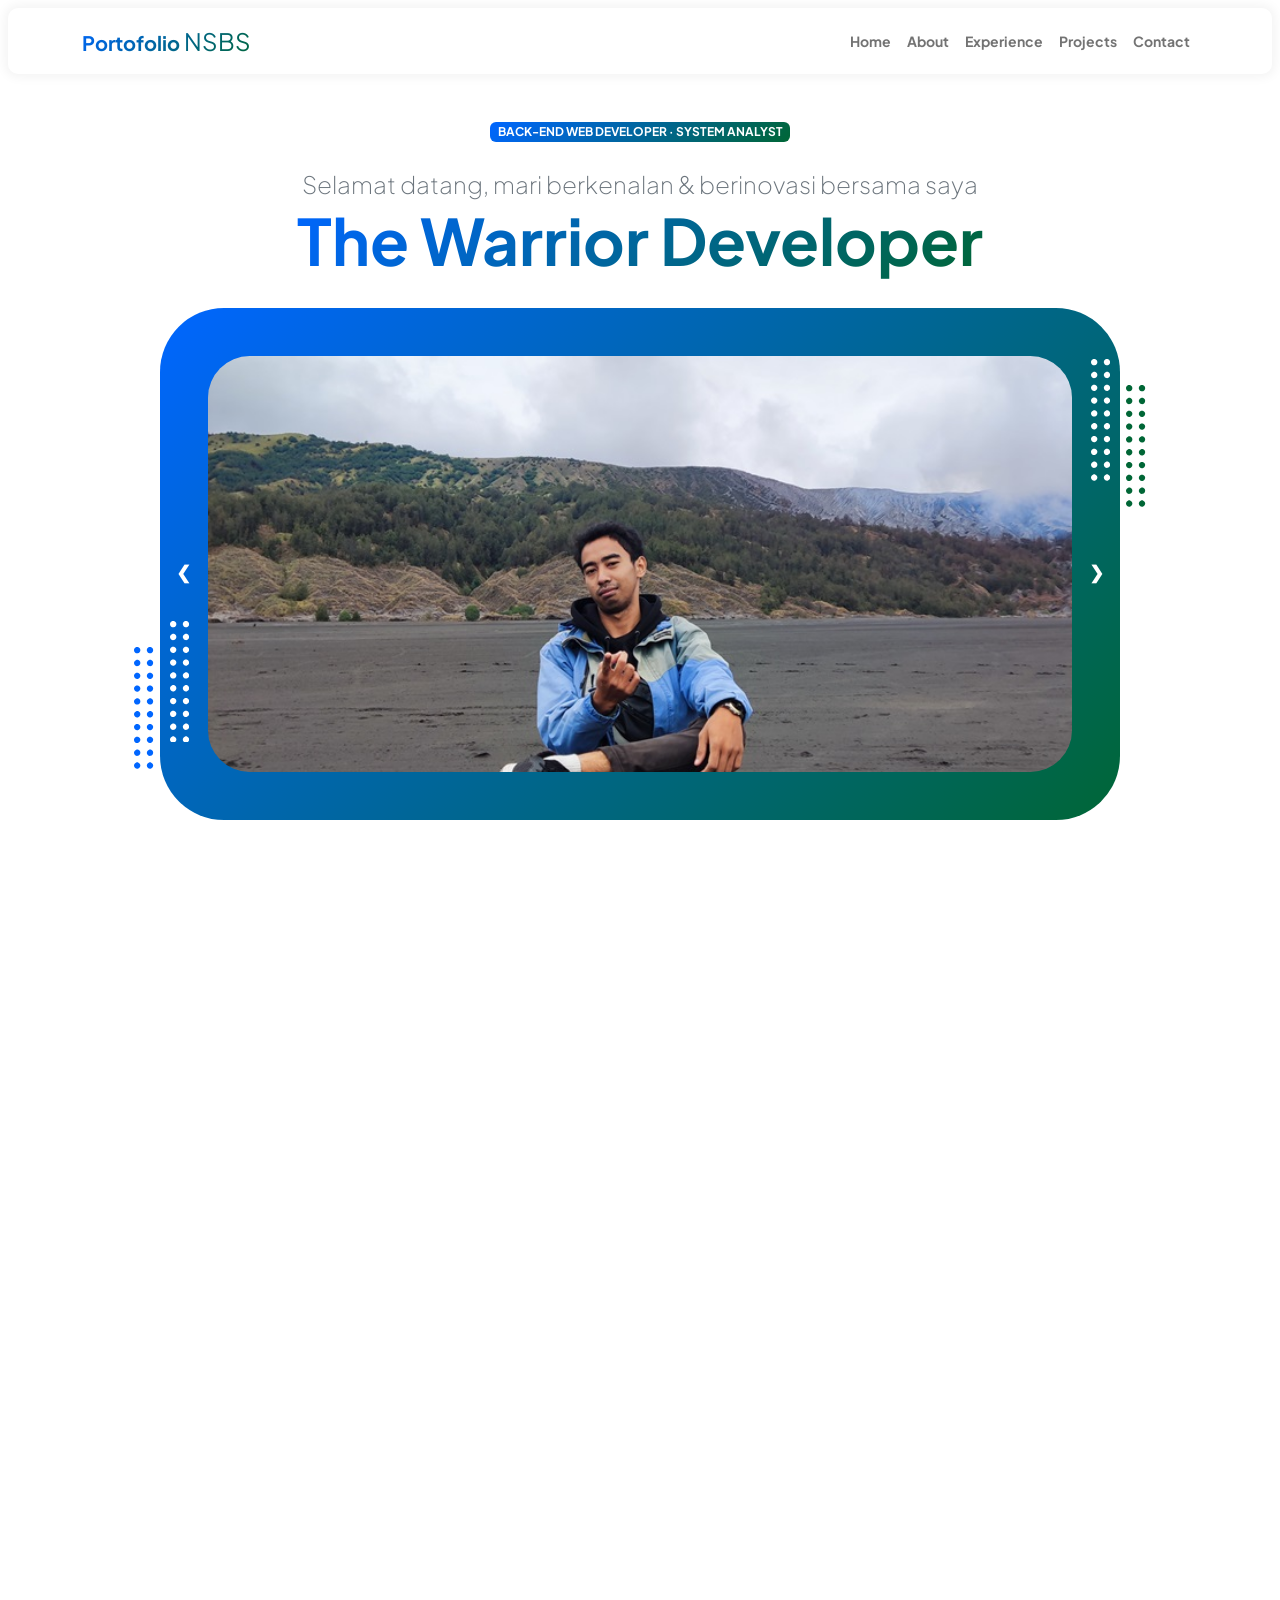
==== index.html @ 21518fbf "Add files via upload" ====
<!DOCTYPE html>
<html lang="en">

<head>
    <meta charset="utf-8" />
    <meta name="viewport" content="width=device-width, initial-scale=1, shrink-to-fit=no" />
    <title>Personal Portofolio</title>
    <!-- Favicon-->
    <link rel="icon" type="image/x-icon" href="assets/favicon.png" />
    <!-- Custom Google font-->
    <link rel="preconnect" href="https://fonts.googleapis.com" />
    <link rel="preconnect" href="https://fonts.gstatic.com" crossorigin />
    <link
        href="https://fonts.googleapis.com/css2?family=Plus+Jakarta+Sans:wght@100;200;300;400;500;600;700;800;900&amp;display=swap"
        rel="stylesheet" />
    <link href="https://cdn.jsdelivr.net/npm/bootstrap@5.3.3/dist/css/bootstrap.min.css" rel="stylesheet"
        crossorigin="anonymous">
    <!-- Bootstrap icons-->
    <link href="https://cdn.jsdelivr.net/npm/bootstrap-icons@1.8.1/font/bootstrap-icons.css" rel="stylesheet" />
    <!-- Core theme CSS (includes Bootstrap)-->
    <link href="css/styles.css" rel="stylesheet" />
    <link href="css/custom.css" rel="stylesheet" />
</head>

<body class="d-flex flex-column h-100" id="index">
    <main class="flex-shrink-0">
        <!-- Navigation-->
        <nav class="navbar navbar-expand-lg" id="navigationBar">
            <div class="container">
                <a class="navbar-brand text-gradient" href="index.html"><span class="fw-bolder text-primary">Portofolio
                        <span style="font-weight: lighter; font-size: larger;">NSBS</span> </span>
                </a>
                <button class="navbar-toggler" type="button" data-bs-toggle="collapse"
                    data-bs-target="#navbarSupportedContent" aria-controls="navbarSupportedContent"
                    aria-expanded="false" aria-label="Toggle navigation"><span
                        class="navbar-toggler-icon"></span></button>
                <div class="collapse navbar-collapse" id="navbarSupportedContent">
                    <ul class="navbar-nav ms-auto mb-2 mb-lg-0 small fw-bolder">
                        <li class="nav-item"><a class="nav-link" href="#index">Home</a></li>
                        <li class="nav-item"><a class="nav-link" href="#me">About</a></li>
                        <li class="nav-item"><a class="nav-link" href="#experience">Experience</a></li>
                        <li class="nav-item"><a class="nav-link" href="#projects">Projects</a></li>
                        <li class="nav-item"><a class="nav-link" href="#contact">Contact</a></li>
                    </ul>
                </div>
            </div>
        </nav>
        <header class="home py-5">
            <div class="container px-5 pb-5">
                <div class="row gx-5 align-items-center">
                    <div class="col-xxl-5">
                        <!-- Header text content-->
                        <div class="text-center text-xxl-start">
                            <div class="animate-slide-up badge bg-gradient-primary-to-secondary text-white mb-4">
                                <div class="text-uppercase">Back-End Web Developer &middot; System Analyst</div>
                            </div>
                            <div class="animate-slide-up fs-4 fw-light text-muted">Selamat datang, mari berkenalan &
                                berinovasi bersama
                                saya</div>
                            <h1 class="animate-slide-up display-3 fw-bolder mb-3"><span
                                    class="text-gradient d-inline">The Warrior
                                    Developer</span></h1>
                        </div>
                    </div>
                    <div class="animate-slide-up col-xxl-7">
                        <!-- Header profile picture-->
                        <div class="d-flex justify-content-center mt-0 mt-xxl-0">
                            <div class="profile bg-gradient-primary-to-secondary">
                                <div class="slideshow-container">
                                    <div class="mySlides">
                                        <img src="assets/IMG_20230207_101952.jpg" class="profile-img">
                                    </div>
                                    <div class="mySlides">
                                        <img src="assets/IMG-20240501-WA0015.jpg" class="profile-img">
                                    </div>
                                    <div class="mySlides">
                                        <img src="assets/AsprakPT2223.JPG" class="profile-img">
                                    </div>
                                    <div class="mySlides">
                                        <img src="assets/abc.jpg" class="profile-img">
                                    </div>
                                    <div class="mySlides">
                                        <img src="assets/IMG_0242.JPG" class="profile-img">
                                    </div>
                                    <div class="mySlides">
                                        <img src="assets/IMG-20240703-WA0003.jpg" class="profile-img">
                                    </div>
                                    <div class="mySlides">
                                        <img src="assets/IMG-20240704-WA0015.jpg" class="profile-img">
                                    </div>
                                    <!-- Tambahkan lebih banyak slide jika diperlukan -->
                                </div>
                                <div class="grapic">
                                    <div class="dots-1">
                                        <!-- SVG Dots-->
                                        <svg version="1.1" xmlns="http://www.w3.org/2000/svg"
                                            xmlns:xlink="http://www.w3.org/1999/xlink" x="0px" y="0px"
                                            viewBox="0 0 191.6 1215.4" style="enable-background: new 0 0 191.6 1215.4"
                                            xml:space="preserve">
                                            <g transform="translate(0.000000,1280.000000) scale(0.100000,-0.100000)">
                                                <path
                                                    d="M227.7,12788.6c-105-35-200-141-222-248c-43-206,163-412,369-369c155,32,275,190,260,339c-11,105-90,213-190,262        C383.7,12801.6,289.7,12808.6,227.7,12788.6z">
                                                </path>
                                                <path
                                                    d="M1507.7,12788.6c-151-50-253-216-222-362c25-119,136-230,254-255c194-41,395,142,375,339c-11,105-90,213-190,262        C1663.7,12801.6,1569.7,12808.6,1507.7,12788.6z">
                                                </path>
                                                <path
                                                    d="M227.7,11508.6c-105-35-200-141-222-248c-43-206,163-412,369-369c155,32,275,190,260,339c-11,105-90,213-190,262        C383.7,11521.6,289.7,11528.6,227.7,11508.6z">
                                                </path>
                                                <path
                                                    d="M1507.7,11508.6c-151-50-253-216-222-362c25-119,136-230,254-255c194-41,395,142,375,339c-11,105-90,213-190,262        C1663.7,11521.6,1569.7,11528.6,1507.7,11508.6z">
                                                </path>
                                                <path
                                                    d="M227.7,10228.6c-105-35-200-141-222-248c-43-206,163-412,369-369c155,32,275,190,260,339c-11,105-90,213-190,262        C383.7,10241.6,289.7,10248.6,227.7,10228.6z">
                                                </path>
                                                <path
                                                    d="M1507.7,10228.6c-105-35-200-141-222-248c-43-206,163-412,369-369c155,32,275,190,260,339c-11,105-90,213-190,262        C1663.7,10241.6,1569.7,10248.6,1507.7,10228.6z">
                                                </path>
                                                <path
                                                    d="M227.7,8948.6c-105-35-200-141-222-248c-43-206,163-412,369-369c155,32,275,190,260,339c-11,105-90,213-190,262        C383.7,8961.6,289.7,8968.6,227.7,8948.6z">
                                                </path>
                                                <path
                                                    d="M1507.7,8948.6c-105-35-200-141-222-248c-43-206,163-412,369-369c155,32,275,190,260,339c-11,105-90,213-190,262        C1663.7,8961.6,1569.7,8968.6,1507.7,8948.6z">
                                                </path>
                                                <path
                                                    d="M227.7,7668.6c-105-35-200-141-222-248c-43-206,163-412,369-369c155,32,275,190,260,339c-11,105-90,213-190,262        C383.7,7681.6,289.7,7688.6,227.7,7668.6z">
                                                </path>
                                                <path
                                                    d="M1507.7,7668.6c-105-35-200-141-222-248c-43-206,163-412,369-369c155,32,275,190,260,339c-11,105-90,213-190,262        C1663.7,7681.6,1569.7,7688.6,1507.7,7668.6z">
                                                </path>
                                                <path
                                                    d="M227.7,6388.6c-105-35-200-141-222-248c-43-206,163-412,369-369c155,32,275,190,260,339c-11,105-90,213-190,262        C383.7,6401.6,289.7,6408.6,227.7,6388.6z">
                                                </path>
                                                <path
                                                    d="M1507.7,6388.6c-105-35-200-141-222-248c-43-206,163-412,369-369c155,32,275,190,260,339c-11,105-90,213-190,262        C1663.7,6401.6,1569.7,6408.6,1507.7,6388.6z">
                                                </path>
                                                <path
                                                    d="M227.7,5108.6c-105-35-200-141-222-248c-43-206,163-412,369-369c155,32,275,190,260,339c-11,105-90,213-190,262        C383.7,5121.6,289.7,5128.6,227.7,5108.6z">
                                                </path>
                                                <path
                                                    d="M1507.7,5108.6c-105-35-200-141-222-248c-43-206,163-412,369-369c155,32,275,190,260,339c-11,105-90,213-190,262        C1663.7,5121.6,1569.7,5128.6,1507.7,5108.6z">
                                                </path>
                                                <path
                                                    d="M227.7,3828.6c-105-35-200-141-222-248c-43-206,163-412,369-369c155,32,275,190,260,339c-11,105-90,213-190,262        C383.7,3841.6,289.7,3848.6,227.7,3828.6z">
                                                </path>
                                                <path
                                                    d="M1507.7,3828.6c-105-35-200-141-222-248c-43-206,163-412,369-369c155,32,275,190,260,339c-11,105-90,213-190,262        C1663.7,3841.6,1569.7,3848.6,1507.7,3828.6z">
                                                </path>
                                                <path
                                                    d="M227.7,2548.6c-105-35-200-141-222-248c-43-206,163-412,369-369c155,32,275,190,260,339c-11,105-90,213-190,262        C383.7,2561.6,289.7,2568.6,227.7,2548.6z">
                                                </path>
                                                <path
                                                    d="M1507.7,2548.6c-105-35-200-141-222-248c-43-206,163-412,369-369c155,32,275,190,260,339c-11,105-90,213-190,262        C1663.7,2561.6,1569.7,2568.6,1507.7,2548.6z">
                                                </path>
                                                <path
                                                    d="M227.7,1268.6c-105-35-200-141-222-248c-43-206,163-412,369-369c155,32,275,190,260,339c-11,105-90,213-190,262        C383.7,1281.6,289.7,1288.6,227.7,1268.6z">
                                                </path>
                                                <path
                                                    d="M1507.7,1268.6c-105-35-200-141-222-248c-43-206,163-412,369-369c155,32,275,190,260,339c-11,105-90,213-190,262        C1663.7,1281.6,1569.7,1288.6,1507.7,1268.6z">
                                                </path>
                                            </g>
                                        </svg>
                                        <!-- END of SVG dots-->
                                    </div>
                                    <div class="dots-2">
                                        <!-- SVG Dots-->
                                        <svg version="1.1" xmlns="http://www.w3.org/2000/svg"
                                            xmlns:xlink="http://www.w3.org/1999/xlink" x="0px" y="0px"
                                            viewBox="0 0 191.6 1215.4" style="enable-background: new 0 0 191.6 1215.4"
                                            xml:space="preserve">
                                            <g transform="translate(0.000000,1280.000000) scale(0.100000,-0.100000)">
                                                <path
                                                    d="M227.7,12788.6c-105-35-200-141-222-248c-43-206,163-412,369-369c155,32,275,190,260,339c-11,105-90,213-190,262        C383.7,12801.6,289.7,12808.6,227.7,12788.6z">
                                                </path>
                                                <path
                                                    d="M1507.7,12788.6c-151-50-253-216-222-362c25-119,136-230,254-255c194-41,395,142,375,339c-11,105-90,213-190,262        C1663.7,12801.6,1569.7,12808.6,1507.7,12788.6z">
                                                </path>
                                                <path
                                                    d="M227.7,11508.6c-105-35-200-141-222-248c-43-206,163-412,369-369c155,32,275,190,260,339c-11,105-90,213-190,262        C383.7,11521.6,289.7,11528.6,227.7,11508.6z">
                                                </path>
                                                <path
                                                    d="M1507.7,11508.6c-151-50-253-216-222-362c25-119,136-230,254-255c194-41,395,142,375,339c-11,105-90,213-190,262        C1663.7,11521.6,1569.7,11528.6,1507.7,11508.6z">
                                                </path>
                                                <path
                                                    d="M227.7,10228.6c-105-35-200-141-222-248c-43-206,163-412,369-369c155,32,275,190,260,339c-11,105-90,213-190,262        C383.7,10241.6,289.7,10248.6,227.7,10228.6z">
                                                </path>
                                                <path
                                                    d="M1507.7,10228.6c-105-35-200-141-222-248c-43-206,163-412,369-369c155,32,275,190,260,339c-11,105-90,213-190,262        C1663.7,10241.6,1569.7,10248.6,1507.7,10228.6z">
                                                </path>
                                                <path
                                                    d="M227.7,8948.6c-105-35-200-141-222-248c-43-206,163-412,369-369c155,32,275,190,260,339c-11,105-90,213-190,262        C383.7,8961.6,289.7,8968.6,227.7,8948.6z">
                                                </path>
                                                <path
                                                    d="M1507.7,8948.6c-105-35-200-141-222-248c-43-206,163-412,369-369c155,32,275,190,260,339c-11,105-90,213-190,262        C1663.7,8961.6,1569.7,8968.6,1507.7,8948.6z">
                                                </path>
                                                <path
                                                    d="M227.7,7668.6c-105-35-200-141-222-248c-43-206,163-412,369-369c155,32,275,190,260,339c-11,105-90,213-190,262        C383.7,7681.6,289.7,7688.6,227.7,7668.6z">
                                                </path>
                                                <path
                                                    d="M1507.7,7668.6c-105-35-200-141-222-248c-43-206,163-412,369-369c155,32,275,190,260,339c-11,105-90,213-190,262        C1663.7,7681.6,1569.7,7688.6,1507.7,7668.6z">
                                                </path>
                                                <path
                                                    d="M227.7,6388.6c-105-35-200-141-222-248c-43-206,163-412,369-369c155,32,275,190,260,339c-11,105-90,213-190,262        C383.7,6401.6,289.7,6408.6,227.7,6388.6z">
                                                </path>
                                                <path
                                                    d="M1507.7,6388.6c-105-35-200-141-222-248c-43-206,163-412,369-369c155,32,275,190,260,339c-11,105-90,213-190,262        C1663.7,6401.6,1569.7,6408.6,1507.7,6388.6z">
                                                </path>
                                                <path
                                                    d="M227.7,5108.6c-105-35-200-141-222-248c-43-206,163-412,369-369c155,32,275,190,260,339c-11,105-90,213-190,262        C383.7,5121.6,289.7,5128.6,227.7,5108.6z">
                                                </path>
                                                <path
                                                    d="M1507.7,5108.6c-105-35-200-141-222-248c-43-206,163-412,369-369c155,32,275,190,260,339c-11,105-90,213-190,262        C1663.7,5121.6,1569.7,5128.6,1507.7,5108.6z">
                                                </path>
                                                <path
                                                    d="M227.7,3828.6c-105-35-200-141-222-248c-43-206,163-412,369-369c155,32,275,190,260,339c-11,105-90,213-190,262        C383.7,3841.6,289.7,3848.6,227.7,3828.6z">
                                                </path>
                                                <path
                                                    d="M1507.7,3828.6c-105-35-200-141-222-248c-43-206,163-412,369-369c155,32,275,190,260,339c-11,105-90,213-190,262        C1663.7,3841.6,1569.7,3848.6,1507.7,3828.6z">
                                                </path>
                                                <path
                                                    d="M227.7,2548.6c-105-35-200-141-222-248c-43-206,163-412,369-369c155,32,275,190,260,339c-11,105-90,213-190,262        C383.7,2561.6,289.7,2568.6,227.7,2548.6z">
                                                </path>
                                                <path
                                                    d="M1507.7,2548.6c-105-35-200-141-222-248c-43-206,163-412,369-369c155,32,275,190,260,339c-11,105-90,213-190,262        C1663.7,2561.6,1569.7,2568.6,1507.7,2548.6z">
                                                </path>
                                                <path
                                                    d="M227.7,1268.6c-105-35-200-141-222-248c-43-206,163-412,369-369c155,32,275,190,260,339c-11,105-90,213-190,262        C383.7,1281.6,289.7,1288.6,227.7,1268.6z">
                                                </path>
                                                <path
                                                    d="M1507.7,1268.6c-105-35-200-141-222-248c-43-206,163-412,369-369c155,32,275,190,260,339c-11,105-90,213-190,262        C1663.7,1281.6,1569.7,1288.6,1507.7,1268.6z">
                                                </path>
                                            </g>
                                        </svg>
                                        <!-- END of SVG dots-->
                                    </div>
                                    <div class="dots-3">
                                        <!-- SVG Dots-->
                                        <svg version="1.1" xmlns="http://www.w3.org/2000/svg"
                                            xmlns:xlink="http://www.w3.org/1999/xlink" x="0px" y="0px"
                                            viewBox="0 0 191.6 1215.4" style="enable-background: new 0 0 191.6 1215.4"
                                            xml:space="preserve">
                                            <g transform="translate(0.000000,1280.000000) scale(0.100000,-0.100000)">
                                                <path
                                                    d="M227.7,12788.6c-105-35-200-141-222-248c-43-206,163-412,369-369c155,32,275,190,260,339c-11,105-90,213-190,262        C383.7,12801.6,289.7,12808.6,227.7,12788.6z">
                                                </path>
                                                <path
                                                    d="M1507.7,12788.6c-151-50-253-216-222-362c25-119,136-230,254-255c194-41,395,142,375,339c-11,105-90,213-190,262        C1663.7,12801.6,1569.7,12808.6,1507.7,12788.6z">
                                                </path>
                                                <path
                                                    d="M227.7,11508.6c-105-35-200-141-222-248c-43-206,163-412,369-369c155,32,275,190,260,339c-11,105-90,213-190,262        C383.7,11521.6,289.7,11528.6,227.7,11508.6z">
                                                </path>
                                                <path
                                                    d="M1507.7,11508.6c-151-50-253-216-222-362c25-119,136-230,254-255c194-41,395,142,375,339c-11,105-90,213-190,262        C1663.7,11521.6,1569.7,11528.6,1507.7,11508.6z">
                                                </path>
                                                <path
                                                    d="M227.7,10228.6c-105-35-200-141-222-248c-43-206,163-412,369-369c155,32,275,190,260,339c-11,105-90,213-190,262        C383.7,10241.6,289.7,10248.6,227.7,10228.6z">
                                                </path>
                                                <path
                                                    d="M1507.7,10228.6c-105-35-200-141-222-248c-43-206,163-412,369-369c155,32,275,190,260,339c-11,105-90,213-190,262        C1663.7,10241.6,1569.7,10248.6,1507.7,10228.6z">
                                                </path>
                                                <path
                                                    d="M227.7,8948.6c-105-35-200-141-222-248c-43-206,163-412,369-369c155,32,275,190,260,339c-11,105-90,213-190,262        C383.7,8961.6,289.7,8968.6,227.7,8948.6z">
                                                </path>
                                                <path
                                                    d="M1507.7,8948.6c-105-35-200-141-222-248c-43-206,163-412,369-369c155,32,275,190,260,339c-11,105-90,213-190,262        C1663.7,8961.6,1569.7,8968.6,1507.7,8948.6z">
                                                </path>
                                                <path
                                                    d="M227.7,7668.6c-105-35-200-141-222-248c-43-206,163-412,369-369c155,32,275,190,260,339c-11,105-90,213-190,262        C383.7,7681.6,289.7,7688.6,227.7,7668.6z">
                                                </path>
                                                <path
                                                    d="M1507.7,7668.6c-105-35-200-141-222-248c-43-206,163-412,369-369c155,32,275,190,260,339c-11,105-90,213-190,262        C1663.7,7681.6,1569.7,7688.6,1507.7,7668.6z">
                                                </path>
                                                <path
                                                    d="M227.7,6388.6c-105-35-200-141-222-248c-43-206,163-412,369-369c155,32,275,190,260,339c-11,105-90,213-190,262        C383.7,6401.6,289.7,6408.6,227.7,6388.6z">
                                                </path>
                                                <path
                                                    d="M1507.7,6388.6c-105-35-200-141-222-248c-43-206,163-412,369-369c155,32,275,190,260,339c-11,105-90,213-190,262        C1663.7,6401.6,1569.7,6408.6,1507.7,6388.6z">
                                                </path>
                                                <path
                                                    d="M227.7,5108.6c-105-35-200-141-222-248c-43-206,163-412,369-369c155,32,275,190,260,339c-11,105-90,213-190,262        C383.7,5121.6,289.7,5128.6,227.7,5108.6z">
                                                </path>
                                                <path
                                                    d="M1507.7,5108.6c-105-35-200-141-222-248c-43-206,163-412,369-369c155,32,275,190,260,339c-11,105-90,213-190,262        C1663.7,5121.6,1569.7,5128.6,1507.7,5108.6z">
                                                </path>
                                                <path
                                                    d="M227.7,3828.6c-105-35-200-141-222-248c-43-206,163-412,369-369c155,32,275,190,260,339c-11,105-90,213-190,262        C383.7,3841.6,289.7,3848.6,227.7,3828.6z">
                                                </path>
                                                <path
                                                    d="M1507.7,3828.6c-105-35-200-141-222-248c-43-206,163-412,369-369c155,32,275,190,260,339c-11,105-90,213-190,262        C1663.7,3841.6,1569.7,3848.6,1507.7,3828.6z">
                                                </path>
                                                <path
                                                    d="M227.7,2548.6c-105-35-200-141-222-248c-43-206,163-412,369-369c155,32,275,190,260,339c-11,105-90,213-190,262        C383.7,2561.6,289.7,2568.6,227.7,2548.6z">
                                                </path>
                                                <path
                                                    d="M1507.7,2548.6c-105-35-200-141-222-248c-43-206,163-412,369-369c155,32,275,190,260,339c-11,105-90,213-190,262        C1663.7,2561.6,1569.7,2568.6,1507.7,2548.6z">
                                                </path>
                                                <path
                                                    d="M227.7,1268.6c-105-35-200-141-222-248c-43-206,163-412,369-369c155,32,275,190,260,339c-11,105-90,213-190,262        C383.7,1281.6,289.7,1288.6,227.7,1268.6z">
                                                </path>
                                                <path
                                                    d="M1507.7,1268.6c-105-35-200-141-222-248c-43-206,163-412,369-369c155,32,275,190,260,339c-11,105-90,213-190,262        C1663.7,1281.6,1569.7,1288.6,1507.7,1268.6z">
                                                </path>
                                            </g>
                                        </svg>
                                        <!-- END of SVG dots-->
                                    </div>
                                    <div class="dots-4">
                                        <!-- SVG Dots-->
                                        <svg version="1.1" xmlns="http://www.w3.org/2000/svg"
                                            xmlns:xlink="http://www.w3.org/1999/xlink" x="0px" y="0px"
                                            viewBox="0 0 191.6 1215.4" style="enable-background: new 0 0 191.6 1215.4"
                                            xml:space="preserve">
                                            <g transform="translate(0.000000,1280.000000) scale(0.100000,-0.100000)">
                                                <path
                                                    d="M227.7,12788.6c-105-35-200-141-222-248c-43-206,163-412,369-369c155,32,275,190,260,339c-11,105-90,213-190,262        C383.7,12801.6,289.7,12808.6,227.7,12788.6z">
                                                </path>
                                                <path
                                                    d="M1507.7,12788.6c-151-50-253-216-222-362c25-119,136-230,254-255c194-41,395,142,375,339c-11,105-90,213-190,262        C1663.7,12801.6,1569.7,12808.6,1507.7,12788.6z">
                                                </path>
                                                <path
                                                    d="M227.7,11508.6c-105-35-200-141-222-248c-43-206,163-412,369-369c155,32,275,190,260,339c-11,105-90,213-190,262        C383.7,11521.6,289.7,11528.6,227.7,11508.6z">
                                                </path>
                                                <path
                                                    d="M1507.7,11508.6c-151-50-253-216-222-362c25-119,136-230,254-255c194-41,395,142,375,339c-11,105-90,213-190,262        C1663.7,11521.6,1569.7,11528.6,1507.7,11508.6z">
                                                </path>
                                                <path
                                                    d="M227.7,10228.6c-105-35-200-141-222-248c-43-206,163-412,369-369c155,32,275,190,260,339c-11,105-90,213-190,262        C383.7,10241.6,289.7,10248.6,227.7,10228.6z">
                                                </path>
                                                <path
                                                    d="M1507.7,10228.6c-105-35-200-141-222-248c-43-206,163-412,369-369c155,32,275,190,260,339c-11,105-90,213-190,262        C1663.7,10241.6,1569.7,10248.6,1507.7,10228.6z">
                                                </path>
                                                <path
                                                    d="M227.7,8948.6c-105-35-200-141-222-248c-43-206,163-412,369-369c155,32,275,190,260,339c-11,105-90,213-190,262        C383.7,8961.6,289.7,8968.6,227.7,8948.6z">
                                                </path>
                                                <path
                                                    d="M1507.7,8948.6c-105-35-200-141-222-248c-43-206,163-412,369-369c155,32,275,190,260,339c-11,105-90,213-190,262        C1663.7,8961.6,1569.7,8968.6,1507.7,8948.6z">
                                                </path>
                                                <path
                                                    d="M227.7,7668.6c-105-35-200-141-222-248c-43-206,163-412,369-369c155,32,275,190,260,339c-11,105-90,213-190,262        C383.7,7681.6,289.7,7688.6,227.7,7668.6z">
                                                </path>
                                                <path
                                                    d="M1507.7,7668.6c-105-35-200-141-222-248c-43-206,163-412,369-369c155,32,275,190,260,339c-11,105-90,213-190,262        C1663.7,7681.6,1569.7,7688.6,1507.7,7668.6z">
                                                </path>
                                                <path
                                                    d="M227.7,6388.6c-105-35-200-141-222-248c-43-206,163-412,369-369c155,32,275,190,260,339c-11,105-90,213-190,262        C383.7,6401.6,289.7,6408.6,227.7,6388.6z">
                                                </path>
                                                <path
                                                    d="M1507.7,6388.6c-105-35-200-141-222-248c-43-206,163-412,369-369c155,32,275,190,260,339c-11,105-90,213-190,262        C1663.7,6401.6,1569.7,6408.6,1507.7,6388.6z">
                                                </path>
                                                <path
                                                    d="M227.7,5108.6c-105-35-200-141-222-248c-43-206,163-412,369-369c155,32,275,190,260,339c-11,105-90,213-190,262        C383.7,5121.6,289.7,5128.6,227.7,5108.6z">
                                                </path>
                                                <path
                                                    d="M1507.7,5108.6c-105-35-200-141-222-248c-43-206,163-412,369-369c155,32,275,190,260,339c-11,105-90,213-190,262        C1663.7,5121.6,1569.7,5128.6,1507.7,5108.6z">
                                                </path>
                                                <path
                                                    d="M227.7,3828.6c-105-35-200-141-222-248c-43-206,163-412,369-369c155,32,275,190,260,339c-11,105-90,213-190,262        C383.7,3841.6,289.7,3848.6,227.7,3828.6z">
                                                </path>
                                                <path
                                                    d="M1507.7,3828.6c-105-35-200-141-222-248c-43-206,163-412,369-369c155,32,275,190,260,339c-11,105-90,213-190,262        C1663.7,3841.6,1569.7,3848.6,1507.7,3828.6z">
                                                </path>
                                                <path
                                                    d="M227.7,2548.6c-105-35-200-141-222-248c-43-206,163-412,369-369c155,32,275,190,260,339c-11,105-90,213-190,262        C383.7,2561.6,289.7,2568.6,227.7,2548.6z">
                                                </path>
                                                <path
                                                    d="M1507.7,2548.6c-105-35-200-141-222-248c-43-206,163-412,369-369c155,32,275,190,260,339c-11,105-90,213-190,262        C1663.7,2561.6,1569.7,2568.6,1507.7,2548.6z">
                                                </path>
                                                <path
                                                    d="M227.7,1268.6c-105-35-200-141-222-248c-43-206,163-412,369-369c155,32,275,190,260,339c-11,105-90,213-190,262        C383.7,1281.6,289.7,1288.6,227.7,1268.6z">
                                                </path>
                                                <path
                                                    d="M1507.7,1268.6c-105-35-200-141-222-248c-43-206,163-412,369-369c155,32,275,190,260,339c-11,105-90,213-190,262        C1663.7,1281.6,1569.7,1288.6,1507.7,1268.6z">
                                                </path>
                                            </g>
                                        </svg>
                                        <!-- END of SVG dots-->
                                    </div>
                                </div>
                                <a class="prev" onclick="plusSlides(-1)">&#10094;</a>
                                <a class="next" onclick="plusSlides(1)">&#10095;</a>
                            </div>
                        </div>
                    </div>
                </div>
            </div>
        </header>
        <!-- About Section-->
        <div class="about-section" id="me">
            <h2 class="animate-slide-up display-5 fw-bolder"><span class="text-gradient d-inline">About Me</span></h2>
            <p class="animate-slide-up lead fw-light mb-4">Hai saya <span class="text-gradient fw-bolder">Nugrah Satria
                    Bagassabirin</span>, alangkah baiknya jika Anda mengenal saya lebih jauh.</p>
            <p class="animate-slide-up description text-muted" id="about-description">Saya merupakan Fresh graduate dari
                Jurusan Sistem
                Informasi Universitas Amikom Yogyakarta dan lulus dengan IPK 3,88.
                Saya memiliki ketertarikan yang kuat dalam bidang pengembangan web, khususnya di sisi Back-End
                Development.
                Selama masa perkuliahan, saya aktif menggali peluang untuk memperdalam keterampilan teknis melalui
                proyek pribadi maupun dengan memaksimalkan mata kuliah.
                Saya memiliki spesialisasi dalam membangun aplikasi web yang efisien dan skalabel menggunakan PHP dengan
                Laravel maupun Codeigniter, terbiasa mengelola basis data menggunakan MySQL dan menguasai bahasa
                pemograman lain seperti C++ dan Python.
                Saya adalah pembelajar yang proaktif dan detail-oriented, serta menjunjung tinggi praktik penulisan kode
                yang bersih dan kolaborasi tim.
                Rasa ingin tahu yang tinggi mendorong saya untuk terus menjelajahi teknologi baru. Saat ini, saya tengah
                mempelajari JavaScript untuk memperkaya kemampuan saya dalam membangun solusi web yang lebih dinamis dan
                interaktif.
                Bagi saya, setiap baris kode adalah jembatan menuju inovasi, dan setiap teknologi baru adalah pintu
                untuk memperluas cakrawala.</p>
            <div class="animate-slide-up d-flex justify-content-center fs-2 gap-4">
                <a class="text-gradient" href="https://www.instagram.com/yourksatra"><i class="bi bi-instagram"></i></a>
                <a class="text-gradient" href="https://x.com/satriabagass_"><i class="bi bi-twitter"></i></a>
                <a class="text-gradient" href="https://www.linkedin.com/in/nugrahsatriabagassabirin"><i
                        class="bi bi-linkedin"></i></a>
                <a class="text-gradient" href="https://github.com/yourksatra"><i class="bi bi-github"></i></a>
            </div>
        </div>
        <!-- Skills Content-->
        <div class="skill-section">
            <h2 class="animate-slide-up display-5 fw-bolder text-gradient d-inline">Skills</h2>
            <p class="animate-slide-up lead">Berikut ini merupakan skills dan tools yang saya kuasai.</p>
            <!-- Skillset Card-->
            <div class="skills-grid animate-slide-up" id="skillsContainer">
            </div>
            <button id="toggleSkillsBtn" class="btn btn-primary animate-slide-up skills-btn">Lihat
                Selengkapnya</button>
        </div>
        <!-- Experience Content -->
        <div class="expr-section" id="experience">
            <h2 class="animate-slide-up display-5 fw-bold text-gradient d-inline">Experience</h2>
            <p class="animate-slide-up lead fw-light">Pengalaman yang saya tempuh selama ini dapat anda liat pada
                daftar dibawah.</p>
            <!-- Experience Card -->
            <div class="expr-grid animate-slide-up" id="exprContainer">
            </div>
            <button id="toggleExprBtn" class="btn btn-primary mt-3 animate-slide-up expr-btn">Lihat
                Selengkapnya</button>
        </div>
        <!-- Modal Experience -->
        <div class="modal fade" id="exprModal" tabindex="-1" aria-labelledby="exprModalLabel" aria-hidden="true">
            <div class="modal-dialog modal-dialog-centered">
                <div class="modal-content">
                    <div class="modal-body" id="exprModalBody">
                    </div>
                </div>
            </div>
        </div>
        <!-- Project Section -->
        <div class="project-section" id="projects">
            <h2 class="animate-slide-up display-5 fw-bold text-gradient d-inline">Projects</h2>
            <p class="animate-slide-up lead fw-light">Berikut ini beberapa proyek yang pernah saya buat.</p>
            <!-- Project Card -->
            <div class="project-grid animate-slide-up" id="projectContainer">
            </div>
            <button id="toggleProjectBtn" class="btn btn-primary mt-3 animate-slide-up project-btn">Lihat
                Selengkapnya</button>
        </div>
        <!-- Modal Project -->
        <div class="modal fade" id="projectModal" tabindex="-1" aria-labelledby="projectModalLabel" aria-hidden="true">
            <div class="modal-dialog modal-dialog-centered modal-lg">
                <div class="modal-content">
                    <div class="modal-header">
                        <h5 class="modal-title" id="projectModalLabel">Project Images</h5>
                        <button type="button" class="btn-close" data-bs-dismiss="modal" aria-label="Close"></button>
                    </div>
                    <div class="modal-body">
                        <div id="modalCarousel" class="carousel slide carousel-fade" data-bs-ride="carousel">
                            <div class="carousel-inner">
                                <!-- Modal slides akan di-insert secara dinamis -->
                            </div>
                            <button class="carousel-control-prev" type="button" data-bs-target="#modalCarousel"
                                data-bs-slide="prev">
                                <span class="carousel-control-prev-icon" aria-hidden="true"></span>
                                <span class="visually-hidden">Previous</span>
                            </button>
                            <button class="carousel-control-next" type="button" data-bs-target="#modalCarousel"
                                data-bs-slide="next">
                                <span class="carousel-control-next-icon" aria-hidden="true"></span>
                                <span class="visually-hidden">Next</span>
                            </button>
                        </div>
                    </div>
                    <div class="modal-footer d-flex justify-content-center">
                        <!-- Thumbnail akan di-insert secara dinamis -->
                    </div>
                </div>
            </div>
        </div>

        <!-- contact -->
        <div class="contact-section" id="contact">
            <div class="card card-contact animate-slide-up shadow">
                <div class="card-body">
                    <!-- Icon GitHub dan Judul -->
                    <h2 class="fw-bolder d-flex align-items-center">
                        All Project in<a class="text-gradient mx-2" href="https://github.com/yourksatra"><i
                                class="bi bi-github"></i> My
                            GitHub</a>
                    </h2>
                </div>
                <div class="text-center">
                    <!-- Gambar Profil dengan Link -->
                    <a href="https://github.com/yourksatra?tab=repositories">
                        <img src="assets/IMG_20230207_101952.jpg" alt="Profile"
                            class="git-img img-thumbnail rounded-circle">
                    </a>
                </div>
            </div>
        </div>
    </main>

    <button class="btn btn-primary back-to-top" id="backToTopBtn">↑</button>
    <!-- Footer-->
    <footer class="bg-white py-4 mt-auto">
        <div class="container px-5">
            <div class="row align-items-center justify-content-between flex-column flex-sm-row">
                <div class="col-auto">
                    <div class="small m-0">Copyright &copy;<span class="text-gradient">YOURKSATRA 2025</span></div>
                </div>
                <div class="col-auto">
                    <a class="small" href="#!">Privacy</a>
                    <span class="mx-1">&middot;</span>
                    <a class="small" href="mailto:satriabagass@outlook.com">Email</a>
                    <span class="mx-1">&middot;</span>
                    <a class="small" href="https://wa.me/+6288225322173">Contact</a>
                </div>
            </div>
        </div>
    </footer>
    <!-- Bootstrap core JS-->
    <script src="https://cdn.jsdelivr.net/npm/bootstrap@5.2.3/dist/js/bootstrap.bundle.min.js"></script>
    <!-- Core theme JS-->
    <script src="js/scripts.js"></script>
    <script src="js/scriptsData.js"></script>
</body>

</html>
---- css/styles.css ----
@charset "UTF-8";

:root {
  --bs-blue: #1e30f3;
  --bs-indigo: #6610f2;
  --bs-purple: #6f42c1;
  --bs-pink: #e21e80;
  --bs-red: #dc3545;
  --bs-orange: #fd7e14;
  --bs-yellow: #ffc107;
  --bs-green: #198754;
  --bs-teal: #20c997;
  --bs-cyan: #0dcaf0;
  --bs-black: #000;
  --bs-white: #fff;
  --bs-gray: #6c757d;
  --bs-gray-dark: #343a40;
  --bs-gray-100: #f8f9fa;
  --bs-gray-200: #e9ecef;
  --bs-gray-300: #dee2e6;
  --bs-gray-400: #ced4da;
  --bs-gray-500: #adb5bd;
  --bs-gray-600: #6c757d;
  --bs-gray-700: #495057;
  --bs-gray-800: #343a40;
  --bs-gray-900: #212529;
  --bs-primary: #0066ff;
  --bs-secondary: #006636;
  --bs-success: #198754;
  --bs-info: #0dcaf0;
  --bs-warning: #ffc107;
  --bs-danger: #dc3545;
  --bs-light: #f8f9fa;
  --bs-dark: #212529;
  --bs-primary-rgb: 0, 102, 255;
  --bs-secondary-rgb: 0, 102, 54;
  --bs-success-rgb: 25, 135, 84;
  --bs-info-rgb: 13, 202, 240;
  --bs-warning-rgb: 255, 193, 7;
  --bs-danger-rgb: 220, 53, 69;
  --bs-light-rgb: 248, 249, 250;
  --bs-dark-rgb: 33, 37, 41;
  --bs-white-rgb: 255, 255, 255;
  --bs-black-rgb: 0, 0, 0;
  --bs-body-color-rgb: 33, 37, 41;
  --bs-body-bg-rgb: 255, 255, 255;
  --bs-font-sans-serif: "Plus Jakarta Sans";
  --bs-font-monospace: SFMono-Regular, Menlo, Monaco, Consolas, "Liberation Mono", "Courier New", monospace;
  --bs-gradient: linear-gradient(180deg, rgba(255, 255, 255, 0.15), rgba(255, 255, 255, 0));
  --bs-body-font-family: var(--bs-font-sans-serif);
  --bs-body-font-size: 1rem;
  --bs-body-font-weight: 400;
  --bs-body-line-height: 1.5;
  --bs-body-color: #212529;
  --bs-body-bg: #fff;
  --bs-border-width: 1px;
  --bs-border-style: solid;
  --bs-border-color: #dee2e6;
  --bs-border-color-translucent: rgba(0, 0, 0, 0.175);
  --bs-border-radius: 0.375rem;
  --bs-border-radius-sm: 0.25rem;
  --bs-border-radius-lg: 0.5rem;
  --bs-border-radius-xl: 1rem;
  --bs-border-radius-2xl: 2rem;
  --bs-border-radius-pill: 50rem;
  --bs-link-color: #1e30f3;
  --bs-link-hover-color: #1826c2;
  --bs-code-color: #e21e80;
  --bs-highlight-bg: #fff3cd;
}

*,
*::before,
*::after {
  box-sizing: border-box;
}

@media (prefers-reduced-motion: no-preference) {
  :root {
    scroll-behavior: smooth;
  }
}

body {
  margin: 0;
  font-family: var(--bs-body-font-family);
  font-size: var(--bs-body-font-size);
  font-weight: var(--bs-body-font-weight);
  line-height: var(--bs-body-line-height);
  color: var(--bs-body-color);
  text-align: var(--bs-body-text-align);
  background-color: var(--bs-body-bg);
  -webkit-text-size-adjust: 100%;
  -webkit-tap-highlight-color: rgba(0, 0, 0, 0);
}

hr {
  margin: 1rem 0;
  color: inherit;
  border: 0;
  border-top: 1px solid;
  opacity: 0.25;
}

h6,
.h6,
h5,
.h5,
h4,
.h4,
h3,
.h3,
h2,
.h2,
h1,
.h1 {
  margin-top: 0;
  margin-bottom: 0.5rem;
  font-weight: 500;
  line-height: 1.2;
}

h1,
.h1 {
  font-size: calc(1.375rem + 1.5vw);
}

@media (min-width: 1200px) {

  h1,
  .h1 {
    font-size: 2.5rem;
  }
}

h2,
.h2 {
  font-size: calc(1.325rem + 0.9vw);
}

@media (min-width: 1200px) {

  h2,
  .h2 {
    font-size: 2rem;
  }
}

h3,
.h3 {
  font-size: calc(1.3rem + 0.6vw);
}

@media (min-width: 1200px) {

  h3,
  .h3 {
    font-size: 1.75rem;
  }
}

h4,
.h4 {
  font-size: calc(1.275rem + 0.3vw);
}

@media (min-width: 1200px) {

  h4,
  .h4 {
    font-size: 1.5rem;
  }
}

h5,
.h5 {
  font-size: 1.25rem;
}

h6,
.h6 {
  font-size: 1rem;
}

p {
  margin-top: 0;
  margin-bottom: 1rem;
}

abbr[title] {
  -webkit-text-decoration: underline dotted;
  text-decoration: underline dotted;
  cursor: help;
  -webkit-text-decoration-skip-ink: none;
  text-decoration-skip-ink: none;
}

address {
  margin-bottom: 1rem;
  font-style: normal;
  line-height: inherit;
}

ol,
ul {
  padding-left: 2rem;
}

ol,
ul,
dl {
  margin-top: 0;
  margin-bottom: 1rem;
}

ol ol,
ul ul,
ol ul,
ul ol {
  margin-bottom: 0;
}

dt {
  font-weight: 700;
}

dd {
  margin-bottom: 0.5rem;
  margin-left: 0;
}

blockquote {
  margin: 0 0 1rem;
}

b,
strong {
  font-weight: bolder;
}

small,
.small {
  font-size: 0.875em;
}

mark,
.mark {
  padding: 0.1875em;
  background-color: var(--bs-highlight-bg);
}

sub,
sup {
  position: relative;
  font-size: 0.75em;
  line-height: 0;
  vertical-align: baseline;
}

sub {
  bottom: -0.25em;
}

sup {
  top: -0.5em;
}

a {
  color: var(--bs-link-color);
  text-decoration: underline;
}

a:hover {
  color: var(--bs-link-hover-color);
}

a:not([href]):not([class]),
a:not([href]):not([class]):hover {
  color: inherit;
  text-decoration: none;
}

pre,
code,
kbd,
samp {
  font-family: var(--bs-font-monospace);
  font-size: 1em;
}

pre {
  display: block;
  margin-top: 0;
  margin-bottom: 1rem;
  overflow: auto;
  font-size: 0.875em;
}

pre code {
  font-size: inherit;
  color: inherit;
  word-break: normal;
}

code {
  font-size: 0.875em;
  color: var(--bs-code-color);
  word-wrap: break-word;
}

a>code {
  color: inherit;
}

kbd {
  padding: 0.1875rem 0.375rem;
  font-size: 0.875em;
  color: var(--bs-body-bg);
  background-color: var(--bs-body-color);
  border-radius: 0.25rem;
}

kbd kbd {
  padding: 0;
  font-size: 1em;
}

figure {
  margin: 0 0 1rem;
}

img,
svg {
  vertical-align: middle;
}

table {
  caption-side: bottom;
  border-collapse: collapse;
}

caption {
  padding-top: 0.5rem;
  padding-bottom: 0.5rem;
  color: #6c757d;
  text-align: left;
}

th {
  text-align: inherit;
  text-align: -webkit-match-parent;
}

thead,
tbody,
tfoot,
tr,
td,
th {
  border-color: inherit;
  border-style: solid;
  border-width: 0;
}

label {
  display: inline-block;
}

button {
  border-radius: 0;
}

button:focus:not(:focus-visible) {
  outline: 0;
}

input,
button,
select,
optgroup,
textarea {
  margin: 0;
  font-family: inherit;
  font-size: inherit;
  line-height: inherit;
}

button,
select {
  text-transform: none;
}

[role=button] {
  cursor: pointer;
}

select {
  word-wrap: normal;
}

select:disabled {
  opacity: 1;
}

[list]:not([type=date]):not([type=datetime-local]):not([type=month]):not([type=week]):not([type=time])::-webkit-calendar-picker-indicator {
  display: none !important;
}

button,
[type=button],
[type=reset],
[type=submit] {
  -webkit-appearance: button;
}

button:not(:disabled),
[type=button]:not(:disabled),
[type=reset]:not(:disabled),
[type=submit]:not(:disabled) {
  cursor: pointer;
}

::-moz-focus-inner {
  padding: 0;
  border-style: none;
}

textarea {
  resize: vertical;
}

fieldset {
  min-width: 0;
  padding: 0;
  margin: 0;
  border: 0;
}

legend {
  float: left;
  width: 100%;
  padding: 0;
  margin-bottom: 0.5rem;
  font-size: calc(1.275rem + 0.3vw);
  line-height: inherit;
}

@media (min-width: 1200px) {
  legend {
    font-size: 1.5rem;
  }
}

legend+* {
  clear: left;
}

::-webkit-datetime-edit-fields-wrapper,
::-webkit-datetime-edit-text,
::-webkit-datetime-edit-minute,
::-webkit-datetime-edit-hour-field,
::-webkit-datetime-edit-day-field,
::-webkit-datetime-edit-month-field,
::-webkit-datetime-edit-year-field {
  padding: 0;
}

::-webkit-inner-spin-button {
  height: auto;
}

[type=search] {
  outline-offset: -2px;
  -webkit-appearance: textfield;
}

/* rtl:raw:
[type="tel"],
[type="url"],
[type="email"],
[type="number"] {
  direction: ltr;
}
*/
::-webkit-search-decoration {
  -webkit-appearance: none;
}

::-webkit-color-swatch-wrapper {
  padding: 0;
}

::file-selector-button {
  font: inherit;
  -webkit-appearance: button;
}

output {
  display: inline-block;
}

iframe {
  border: 0;
}

summary {
  display: list-item;
  cursor: pointer;
}

progress {
  vertical-align: baseline;
}

[hidden] {
  display: none !important;
}

.lead {
  font-size: 1.25rem;
  font-weight: 300;
}

.display-1 {
  font-size: calc(1.625rem + 4.5vw);
  font-weight: 300;
  line-height: 1.2;
}

@media (min-width: 1200px) {
  .display-1 {
    font-size: 5rem;
  }
}

.display-2 {
  font-size: calc(1.575rem + 3.9vw);
  font-weight: 300;
  line-height: 1.2;
}

@media (min-width: 1200px) {
  .display-2 {
    font-size: 4.5rem;
  }
}

.display-3 {
  font-size: calc(1.525rem + 3.3vw);
  font-weight: 300;
  line-height: 1.2;
}

@media (min-width: 1200px) {
  .display-3 {
    font-size: 4rem;
  }
}

.display-4 {
  font-size: calc(1.475rem + 2.7vw);
  font-weight: 300;
  line-height: 1.2;
}

@media (min-width: 1200px) {
  .display-4 {
    font-size: 3.5rem;
  }
}

.display-5 {
  font-size: calc(1.425rem + 2.1vw);
  font-weight: 300;
  line-height: 1.2;
}

@media (min-width: 1200px) {
  .display-5 {
    font-size: 3rem;
  }
}

.display-6 {
  font-size: calc(1.375rem + 1.5vw);
  font-weight: 300;
  line-height: 1.2;
}

@media (min-width: 1200px) {
  .display-6 {
    font-size: 2.5rem;
  }
}

.list-unstyled {
  padding-left: 0;
  list-style: none;
}

.list-inline {
  padding-left: 0;
  list-style: none;
}

.list-inline-item {
  display: inline-block;
}

.list-inline-item:not(:last-child) {
  margin-right: 0.5rem;
}

.initialism {
  font-size: 0.875em;
  text-transform: uppercase;
}

.blockquote {
  margin-bottom: 1rem;
  font-size: 1.25rem;
}

.blockquote> :last-child {
  margin-bottom: 0;
}

.blockquote-footer {
  margin-top: -1rem;
  margin-bottom: 1rem;
  font-size: 0.875em;
  color: #6c757d;
}

.blockquote-footer::before {
  content: "— ";
}

.img-fluid {
  max-width: 100%;
  height: auto;
}

.img-thumbnail {
  padding: 0.25rem;
  background-color: #fff;
  border: 1px solid var(--bs-border-color);
  border-radius: 0.375rem;
  max-width: 100%;
  height: auto;
}

.figure {
  display: inline-block;
}

.figure-img {
  margin-bottom: 0.5rem;
  line-height: 1;
}

.figure-caption {
  font-size: 0.875em;
  color: #6c757d;
}

.container,
.container-fluid,
.container-xxl,
.container-xl,
.container-lg,
.container-md,
.container-sm {
  --bs-gutter-x: 1.5rem;
  --bs-gutter-y: 0;
  width: 100%;
  padding-right: calc(var(--bs-gutter-x) * 0.5);
  padding-left: calc(var(--bs-gutter-x) * 0.5);
  margin-right: auto;
  margin-left: auto;
}

@media (min-width: 576px) {

  .container-sm,
  .container {
    max-width: 540px;
  }
}

@media (min-width: 768px) {

  .container-md,
  .container-sm,
  .container {
    max-width: 720px;
  }
}

@media (min-width: 992px) {

  .container-lg,
  .container-md,
  .container-sm,
  .container {
    max-width: 960px;
  }
}

@media (min-width: 1200px) {

  .container-xl,
  .container-lg,
  .container-md,
  .container-sm,
  .container {
    max-width: 1140px;
  }
}

@media (min-width: 1400px) {

  .container-xxl,
  .container-xl,
  .container-lg,
  .container-md,
  .container-sm,
  .container {
    max-width: 1320px;
  }
}

.row {
  --bs-gutter-x: 1.5rem;
  --bs-gutter-y: 0;
  display: flex;
  flex-wrap: wrap;
  margin-top: calc(-1 * var(--bs-gutter-y));
  margin-right: calc(-0.5 * var(--bs-gutter-x));
  margin-left: calc(-0.5 * var(--bs-gutter-x));
}

.row>* {
  flex-shrink: 0;
  width: 100%;
  max-width: 100%;
  padding-right: calc(var(--bs-gutter-x) * 0.5);
  padding-left: calc(var(--bs-gutter-x) * 0.5);
  margin-top: var(--bs-gutter-y);
}

.col {
  flex: 1 0 0%;
}

.row-cols-auto>* {
  flex: 0 0 auto;
  width: auto;
}

.row-cols-1>* {
  flex: 0 0 auto;
  width: 100%;
}

.row-cols-2>* {
  flex: 0 0 auto;
  width: 50%;
}

.row-cols-3>* {
  flex: 0 0 auto;
  width: 33.3333333333%;
}

.row-cols-4>* {
  flex: 0 0 auto;
  width: 25%;
}

.row-cols-5>* {
  flex: 0 0 auto;
  width: 20%;
}

.row-cols-6>* {
  flex: 0 0 auto;
  width: 16.6666666667%;
}

.col-auto {
  flex: 0 0 auto;
  width: auto;
}

.col-1 {
  flex: 0 0 auto;
  width: 8.33333333%;
}

.col-2 {
  flex: 0 0 auto;
  width: 16.66666667%;
}

.col-3 {
  flex: 0 0 auto;
  width: 25%;
}

.col-4 {
  flex: 0 0 auto;
  width: 33.33333333%;
}

.col-5 {
  flex: 0 0 auto;
  width: 41.66666667%;
}

.col-6 {
  flex: 0 0 auto;
  width: 50%;
}

.col-7 {
  flex: 0 0 auto;
  width: 58.33333333%;
}

.col-8 {
  flex: 0 0 auto;
  width: 66.66666667%;
}

.col-9 {
  flex: 0 0 auto;
  width: 75%;
}

.col-10 {
  flex: 0 0 auto;
  width: 83.33333333%;
}

.col-11 {
  flex: 0 0 auto;
  width: 91.66666667%;
}

.col-12 {
  flex: 0 0 auto;
  width: 100%;
}

.offset-1 {
  margin-left: 8.33333333%;
}

.offset-2 {
  margin-left: 16.66666667%;
}

.offset-3 {
  margin-left: 25%;
}

.offset-4 {
  margin-left: 33.33333333%;
}

.offset-5 {
  margin-left: 41.66666667%;
}

.offset-6 {
  margin-left: 50%;
}

.offset-7 {
  margin-left: 58.33333333%;
}

.offset-8 {
  margin-left: 66.66666667%;
}

.offset-9 {
  margin-left: 75%;
}

.offset-10 {
  margin-left: 83.33333333%;
}

.offset-11 {
  margin-left: 91.66666667%;
}

.g-0,
.gx-0 {
  --bs-gutter-x: 0;
}

.g-0,
.gy-0 {
  --bs-gutter-y: 0;
}

.g-1,
.gx-1 {
  --bs-gutter-x: 0.25rem;
}

.g-1,
.gy-1 {
  --bs-gutter-y: 0.25rem;
}

.g-2,
.gx-2 {
  --bs-gutter-x: 0.5rem;
}

.g-2,
.gy-2 {
  --bs-gutter-y: 0.5rem;
}

.g-3,
.gx-3 {
  --bs-gutter-x: 1rem;
}

.g-3,
.gy-3 {
  --bs-gutter-y: 1rem;
}

.g-4,
.gx-4 {
  --bs-gutter-x: 1.5rem;
}

.g-4,
.gy-4 {
  --bs-gutter-y: 1.5rem;
}

.g-5,
.gx-5 {
  --bs-gutter-x: 3rem;
}

.g-5,
.gy-5 {
  --bs-gutter-y: 3rem;
}

@media (min-width: 576px) {
  .col-sm {
    flex: 1 0 0%;
  }

  .row-cols-sm-auto>* {
    flex: 0 0 auto;
    width: auto;
  }

  .row-cols-sm-1>* {
    flex: 0 0 auto;
    width: 100%;
  }

  .row-cols-sm-2>* {
    flex: 0 0 auto;
    width: 50%;
  }

  .row-cols-sm-3>* {
    flex: 0 0 auto;
    width: 33.3333333333%;
  }

  .row-cols-sm-4>* {
    flex: 0 0 auto;
    width: 25%;
  }

  .row-cols-sm-5>* {
    flex: 0 0 auto;
    width: 20%;
  }

  .row-cols-sm-6>* {
    flex: 0 0 auto;
    width: 16.6666666667%;
  }

  .col-sm-auto {
    flex: 0 0 auto;
    width: auto;
  }

  .col-sm-1 {
    flex: 0 0 auto;
    width: 8.33333333%;
  }

  .col-sm-2 {
    flex: 0 0 auto;
    width: 16.66666667%;
  }

  .col-sm-3 {
    flex: 0 0 auto;
    width: 25%;
  }

  .col-sm-4 {
    flex: 0 0 auto;
    width: 33.33333333%;
  }

  .col-sm-5 {
    flex: 0 0 auto;
    width: 41.66666667%;
  }

  .col-sm-6 {
    flex: 0 0 auto;
    width: 50%;
  }

  .col-sm-7 {
    flex: 0 0 auto;
    width: 58.33333333%;
  }

  .col-sm-8 {
    flex: 0 0 auto;
    width: 66.66666667%;
  }

  .col-sm-9 {
    flex: 0 0 auto;
    width: 75%;
  }

  .col-sm-10 {
    flex: 0 0 auto;
    width: 83.33333333%;
  }

  .col-sm-11 {
    flex: 0 0 auto;
    width: 91.66666667%;
  }

  .col-sm-12 {
    flex: 0 0 auto;
    width: 100%;
  }

  .offset-sm-0 {
    margin-left: 0;
  }

  .offset-sm-1 {
    margin-left: 8.33333333%;
  }

  .offset-sm-2 {
    margin-left: 16.66666667%;
  }

  .offset-sm-3 {
    margin-left: 25%;
  }

  .offset-sm-4 {
    margin-left: 33.33333333%;
  }

  .offset-sm-5 {
    margin-left: 41.66666667%;
  }

  .offset-sm-6 {
    margin-left: 50%;
  }

  .offset-sm-7 {
    margin-left: 58.33333333%;
  }

  .offset-sm-8 {
    margin-left: 66.66666667%;
  }

  .offset-sm-9 {
    margin-left: 75%;
  }

  .offset-sm-10 {
    margin-left: 83.33333333%;
  }

  .offset-sm-11 {
    margin-left: 91.66666667%;
  }

  .g-sm-0,
  .gx-sm-0 {
    --bs-gutter-x: 0;
  }

  .g-sm-0,
  .gy-sm-0 {
    --bs-gutter-y: 0;
  }

  .g-sm-1,
  .gx-sm-1 {
    --bs-gutter-x: 0.25rem;
  }

  .g-sm-1,
  .gy-sm-1 {
    --bs-gutter-y: 0.25rem;
  }

  .g-sm-2,
  .gx-sm-2 {
    --bs-gutter-x: 0.5rem;
  }

  .g-sm-2,
  .gy-sm-2 {
    --bs-gutter-y: 0.5rem;
  }

  .g-sm-3,
  .gx-sm-3 {
    --bs-gutter-x: 1rem;
  }

  .g-sm-3,
  .gy-sm-3 {
    --bs-gutter-y: 1rem;
  }

  .g-sm-4,
  .gx-sm-4 {
    --bs-gutter-x: 1.5rem;
  }

  .g-sm-4,
  .gy-sm-4 {
    --bs-gutter-y: 1.5rem;
  }

  .g-sm-5,
  .gx-sm-5 {
    --bs-gutter-x: 3rem;
  }

  .g-sm-5,
  .gy-sm-5 {
    --bs-gutter-y: 3rem;
  }
}

@media (min-width: 768px) {
  .col-md {
    flex: 1 0 0%;
  }

  .row-cols-md-auto>* {
    flex: 0 0 auto;
    width: auto;
  }

  .row-cols-md-1>* {
    flex: 0 0 auto;
    width: 100%;
  }

  .row-cols-md-2>* {
    flex: 0 0 auto;
    width: 50%;
  }

  .row-cols-md-3>* {
    flex: 0 0 auto;
    width: 33.3333333333%;
  }

  .row-cols-md-4>* {
    flex: 0 0 auto;
    width: 25%;
  }

  .row-cols-md-5>* {
    flex: 0 0 auto;
    width: 20%;
  }

  .row-cols-md-6>* {
    flex: 0 0 auto;
    width: 16.6666666667%;
  }

  .col-md-auto {
    flex: 0 0 auto;
    width: auto;
  }

  .col-md-1 {
    flex: 0 0 auto;
    width: 8.33333333%;
  }

  .col-md-2 {
    flex: 0 0 auto;
    width: 16.66666667%;
  }

  .col-md-3 {
    flex: 0 0 auto;
    width: 25%;
  }

  .col-md-4 {
    flex: 0 0 auto;
    width: 33.33333333%;
  }

  .col-md-5 {
    flex: 0 0 auto;
    width: 41.66666667%;
  }

  .col-md-6 {
    flex: 0 0 auto;
    width: 50%;
  }

  .col-md-7 {
    flex: 0 0 auto;
    width: 58.33333333%;
  }

  .col-md-8 {
    flex: 0 0 auto;
    width: 66.66666667%;
  }

  .col-md-9 {
    flex: 0 0 auto;
    width: 75%;
  }

  .col-md-10 {
    flex: 0 0 auto;
    width: 83.33333333%;
  }

  .col-md-11 {
    flex: 0 0 auto;
    width: 91.66666667%;
  }

  .col-md-12 {
    flex: 0 0 auto;
    width: 100%;
  }

  .offset-md-0 {
    margin-left: 0;
  }

  .offset-md-1 {
    margin-left: 8.33333333%;
  }

  .offset-md-2 {
    margin-left: 16.66666667%;
  }

  .offset-md-3 {
    margin-left: 25%;
  }

  .offset-md-4 {
    margin-left: 33.33333333%;
  }

  .offset-md-5 {
    margin-left: 41.66666667%;
  }

  .offset-md-6 {
    margin-left: 50%;
  }

  .offset-md-7 {
    margin-left: 58.33333333%;
  }

  .offset-md-8 {
    margin-left: 66.66666667%;
  }

  .offset-md-9 {
    margin-left: 75%;
  }

  .offset-md-10 {
    margin-left: 83.33333333%;
  }

  .offset-md-11 {
    margin-left: 91.66666667%;
  }

  .g-md-0,
  .gx-md-0 {
    --bs-gutter-x: 0;
  }

  .g-md-0,
  .gy-md-0 {
    --bs-gutter-y: 0;
  }

  .g-md-1,
  .gx-md-1 {
    --bs-gutter-x: 0.25rem;
  }

  .g-md-1,
  .gy-md-1 {
    --bs-gutter-y: 0.25rem;
  }

  .g-md-2,
  .gx-md-2 {
    --bs-gutter-x: 0.5rem;
  }

  .g-md-2,
  .gy-md-2 {
    --bs-gutter-y: 0.5rem;
  }

  .g-md-3,
  .gx-md-3 {
    --bs-gutter-x: 1rem;
  }

  .g-md-3,
  .gy-md-3 {
    --bs-gutter-y: 1rem;
  }

  .g-md-4,
  .gx-md-4 {
    --bs-gutter-x: 1.5rem;
  }

  .g-md-4,
  .gy-md-4 {
    --bs-gutter-y: 1.5rem;
  }

  .g-md-5,
  .gx-md-5 {
    --bs-gutter-x: 3rem;
  }

  .g-md-5,
  .gy-md-5 {
    --bs-gutter-y: 3rem;
  }
}

@media (min-width: 992px) {
  .col-lg {
    flex: 1 0 0%;
  }

  .row-cols-lg-auto>* {
    flex: 0 0 auto;
    width: auto;
  }

  .row-cols-lg-1>* {
    flex: 0 0 auto;
    width: 100%;
  }

  .row-cols-lg-2>* {
    flex: 0 0 auto;
    width: 50%;
  }

  .row-cols-lg-3>* {
    flex: 0 0 auto;
    width: 33.3333333333%;
  }

  .row-cols-lg-4>* {
    flex: 0 0 auto;
    width: 25%;
  }

  .row-cols-lg-5>* {
    flex: 0 0 auto;
    width: 20%;
  }

  .row-cols-lg-6>* {
    flex: 0 0 auto;
    width: 16.6666666667%;
  }

  .col-lg-auto {
    flex: 0 0 auto;
    width: auto;
  }

  .col-lg-1 {
    flex: 0 0 auto;
    width: 8.33333333%;
  }

  .col-lg-2 {
    flex: 0 0 auto;
    width: 16.66666667%;
  }

  .col-lg-3 {
    flex: 0 0 auto;
    width: 25%;
  }

  .col-lg-4 {
    flex: 0 0 auto;
    width: 33.33333333%;
  }

  .col-lg-5 {
    flex: 0 0 auto;
    width: 41.66666667%;
  }

  .col-lg-6 {
    flex: 0 0 auto;
    width: 50%;
  }

  .col-lg-7 {
    flex: 0 0 auto;
    width: 58.33333333%;
  }

  .col-lg-8 {
    flex: 0 0 auto;
    width: 66.66666667%;
  }

  .col-lg-9 {
    flex: 0 0 auto;
    width: 75%;
  }

  .col-lg-10 {
    flex: 0 0 auto;
    width: 83.33333333%;
  }

  .col-lg-11 {
    flex: 0 0 auto;
    width: 91.66666667%;
  }

  .col-lg-12 {
    flex: 0 0 auto;
    width: 100%;
  }

  .offset-lg-0 {
    margin-left: 0;
  }

  .offset-lg-1 {
    margin-left: 8.33333333%;
  }

  .offset-lg-2 {
    margin-left: 16.66666667%;
  }

  .offset-lg-3 {
    margin-left: 25%;
  }

  .offset-lg-4 {
    margin-left: 33.33333333%;
  }

  .offset-lg-5 {
    margin-left: 41.66666667%;
  }

  .offset-lg-6 {
    margin-left: 50%;
  }

  .offset-lg-7 {
    margin-left: 58.33333333%;
  }

  .offset-lg-8 {
    margin-left: 66.66666667%;
  }

  .offset-lg-9 {
    margin-left: 75%;
  }

  .offset-lg-10 {
    margin-left: 83.33333333%;
  }

  .offset-lg-11 {
    margin-left: 91.66666667%;
  }

  .g-lg-0,
  .gx-lg-0 {
    --bs-gutter-x: 0;
  }

  .g-lg-0,
  .gy-lg-0 {
    --bs-gutter-y: 0;
  }

  .g-lg-1,
  .gx-lg-1 {
    --bs-gutter-x: 0.25rem;
  }

  .g-lg-1,
  .gy-lg-1 {
    --bs-gutter-y: 0.25rem;
  }

  .g-lg-2,
  .gx-lg-2 {
    --bs-gutter-x: 0.5rem;
  }

  .g-lg-2,
  .gy-lg-2 {
    --bs-gutter-y: 0.5rem;
  }

  .g-lg-3,
  .gx-lg-3 {
    --bs-gutter-x: 1rem;
  }

  .g-lg-3,
  .gy-lg-3 {
    --bs-gutter-y: 1rem;
  }

  .g-lg-4,
  .gx-lg-4 {
    --bs-gutter-x: 1.5rem;
  }

  .g-lg-4,
  .gy-lg-4 {
    --bs-gutter-y: 1.5rem;
  }

  .g-lg-5,
  .gx-lg-5 {
    --bs-gutter-x: 3rem;
  }

  .g-lg-5,
  .gy-lg-5 {
    --bs-gutter-y: 3rem;
  }
}

@media (min-width: 1200px) {
  .col-xl {
    flex: 1 0 0%;
  }

  .row-cols-xl-auto>* {
    flex: 0 0 auto;
    width: auto;
  }

  .row-cols-xl-1>* {
    flex: 0 0 auto;
    width: 100%;
  }

  .row-cols-xl-2>* {
    flex: 0 0 auto;
    width: 50%;
  }

  .row-cols-xl-3>* {
    flex: 0 0 auto;
    width: 33.3333333333%;
  }

  .row-cols-xl-4>* {
    flex: 0 0 auto;
    width: 25%;
  }

  .row-cols-xl-5>* {
    flex: 0 0 auto;
    width: 20%;
  }

  .row-cols-xl-6>* {
    flex: 0 0 auto;
    width: 16.6666666667%;
  }

  .col-xl-auto {
    flex: 0 0 auto;
    width: auto;
  }

  .col-xl-1 {
    flex: 0 0 auto;
    width: 8.33333333%;
  }

  .col-xl-2 {
    flex: 0 0 auto;
    width: 16.66666667%;
  }

  .col-xl-3 {
    flex: 0 0 auto;
    width: 25%;
  }

  .col-xl-4 {
    flex: 0 0 auto;
    width: 33.33333333%;
  }

  .col-xl-5 {
    flex: 0 0 auto;
    width: 41.66666667%;
  }

  .col-xl-6 {
    flex: 0 0 auto;
    width: 50%;
  }

  .col-xl-7 {
    flex: 0 0 auto;
    width: 58.33333333%;
  }

  .col-xl-8 {
    flex: 0 0 auto;
    width: 66.66666667%;
  }

  .col-xl-9 {
    flex: 0 0 auto;
    width: 75%;
  }

  .col-xl-10 {
    flex: 0 0 auto;
    width: 83.33333333%;
  }

  .col-xl-11 {
    flex: 0 0 auto;
    width: 91.66666667%;
  }

  .col-xl-12 {
    flex: 0 0 auto;
    width: 100%;
  }

  .offset-xl-0 {
    margin-left: 0;
  }

  .offset-xl-1 {
    margin-left: 8.33333333%;
  }

  .offset-xl-2 {
    margin-left: 16.66666667%;
  }

  .offset-xl-3 {
    margin-left: 25%;
  }

  .offset-xl-4 {
    margin-left: 33.33333333%;
  }

  .offset-xl-5 {
    margin-left: 41.66666667%;
  }

  .offset-xl-6 {
    margin-left: 50%;
  }

  .offset-xl-7 {
    margin-left: 58.33333333%;
  }

  .offset-xl-8 {
    margin-left: 66.66666667%;
  }

  .offset-xl-9 {
    margin-left: 75%;
  }

  .offset-xl-10 {
    margin-left: 83.33333333%;
  }

  .offset-xl-11 {
    margin-left: 91.66666667%;
  }

  .g-xl-0,
  .gx-xl-0 {
    --bs-gutter-x: 0;
  }

  .g-xl-0,
  .gy-xl-0 {
    --bs-gutter-y: 0;
  }

  .g-xl-1,
  .gx-xl-1 {
    --bs-gutter-x: 0.25rem;
  }

  .g-xl-1,
  .gy-xl-1 {
    --bs-gutter-y: 0.25rem;
  }

  .g-xl-2,
  .gx-xl-2 {
    --bs-gutter-x: 0.5rem;
  }

  .g-xl-2,
  .gy-xl-2 {
    --bs-gutter-y: 0.5rem;
  }

  .g-xl-3,
  .gx-xl-3 {
    --bs-gutter-x: 1rem;
  }

  .g-xl-3,
  .gy-xl-3 {
    --bs-gutter-y: 1rem;
  }

  .g-xl-4,
  .gx-xl-4 {
    --bs-gutter-x: 1.5rem;
  }

  .g-xl-4,
  .gy-xl-4 {
    --bs-gutter-y: 1.5rem;
  }

  .g-xl-5,
  .gx-xl-5 {
    --bs-gutter-x: 3rem;
  }

  .g-xl-5,
  .gy-xl-5 {
    --bs-gutter-y: 3rem;
  }
}

@media (min-width: 1400px) {
  .col-xxl {
    flex: 1 0 0%;
  }

  .row-cols-xxl-auto>* {
    flex: 0 0 auto;
    width: auto;
  }

  .row-cols-xxl-1>* {
    flex: 0 0 auto;
    width: 100%;
  }

  .row-cols-xxl-2>* {
    flex: 0 0 auto;
    width: 50%;
  }

  .row-cols-xxl-3>* {
    flex: 0 0 auto;
    width: 33.3333333333%;
  }

  .row-cols-xxl-4>* {
    flex: 0 0 auto;
    width: 25%;
  }

  .row-cols-xxl-5>* {
    flex: 0 0 auto;
    width: 20%;
  }

  .row-cols-xxl-6>* {
    flex: 0 0 auto;
    width: 16.6666666667%;
  }

  .col-xxl-auto {
    flex: 0 0 auto;
    width: auto;
  }

  .col-xxl-1 {
    flex: 0 0 auto;
    width: 8.33333333%;
  }

  .col-xxl-2 {
    flex: 0 0 auto;
    width: 16.66666667%;
  }

  .col-xxl-3 {
    flex: 0 0 auto;
    width: 25%;
  }

  .col-xxl-4 {
    flex: 0 0 auto;
    width: 33.33333333%;
  }

  .col-xxl-5 {
    flex: 0 0 auto;
    width: 41.66666667%;
  }

  .col-xxl-6 {
    flex: 0 0 auto;
    width: 50%;
  }

  .col-xxl-7 {
    flex: 0 0 auto;
    width: 58.33333333%;
  }

  .col-xxl-8 {
    flex: 0 0 auto;
    width: 66.66666667%;
  }

  .col-xxl-9 {
    flex: 0 0 auto;
    width: 75%;
  }

  .col-xxl-10 {
    flex: 0 0 auto;
    width: 83.33333333%;
  }

  .col-xxl-11 {
    flex: 0 0 auto;
    width: 91.66666667%;
  }

  .col-xxl-12 {
    flex: 0 0 auto;
    width: 100%;
  }

  .offset-xxl-0 {
    margin-left: 0;
  }

  .offset-xxl-1 {
    margin-left: 8.33333333%;
  }

  .offset-xxl-2 {
    margin-left: 16.66666667%;
  }

  .offset-xxl-3 {
    margin-left: 25%;
  }

  .offset-xxl-4 {
    margin-left: 33.33333333%;
  }

  .offset-xxl-5 {
    margin-left: 41.66666667%;
  }

  .offset-xxl-6 {
    margin-left: 50%;
  }

  .offset-xxl-7 {
    margin-left: 58.33333333%;
  }

  .offset-xxl-8 {
    margin-left: 66.66666667%;
  }

  .offset-xxl-9 {
    margin-left: 75%;
  }

  .offset-xxl-10 {
    margin-left: 83.33333333%;
  }

  .offset-xxl-11 {
    margin-left: 91.66666667%;
  }

  .g-xxl-0,
  .gx-xxl-0 {
    --bs-gutter-x: 0;
  }

  .g-xxl-0,
  .gy-xxl-0 {
    --bs-gutter-y: 0;
  }

  .g-xxl-1,
  .gx-xxl-1 {
    --bs-gutter-x: 0.25rem;
  }

  .g-xxl-1,
  .gy-xxl-1 {
    --bs-gutter-y: 0.25rem;
  }

  .g-xxl-2,
  .gx-xxl-2 {
    --bs-gutter-x: 0.5rem;
  }

  .g-xxl-2,
  .gy-xxl-2 {
    --bs-gutter-y: 0.5rem;
  }

  .g-xxl-3,
  .gx-xxl-3 {
    --bs-gutter-x: 1rem;
  }

  .g-xxl-3,
  .gy-xxl-3 {
    --bs-gutter-y: 1rem;
  }

  .g-xxl-4,
  .gx-xxl-4 {
    --bs-gutter-x: 1.5rem;
  }

  .g-xxl-4,
  .gy-xxl-4 {
    --bs-gutter-y: 1.5rem;
  }

  .g-xxl-5,
  .gx-xxl-5 {
    --bs-gutter-x: 3rem;
  }

  .g-xxl-5,
  .gy-xxl-5 {
    --bs-gutter-y: 3rem;
  }
}

.table {
  --bs-table-color: var(--bs-body-color);
  --bs-table-bg: transparent;
  --bs-table-border-color: var(--bs-border-color);
  --bs-table-accent-bg: transparent;
  --bs-table-striped-color: var(--bs-body-color);
  --bs-table-striped-bg: rgba(0, 0, 0, 0.05);
  --bs-table-active-color: var(--bs-body-color);
  --bs-table-active-bg: rgba(0, 0, 0, 0.1);
  --bs-table-hover-color: var(--bs-body-color);
  --bs-table-hover-bg: rgba(0, 0, 0, 0.075);
  width: 100%;
  margin-bottom: 1rem;
  color: var(--bs-table-color);
  vertical-align: top;
  border-color: var(--bs-table-border-color);
}

.table> :not(caption)>*>* {
  padding: 0.5rem 0.5rem;
  background-color: var(--bs-table-bg);
  border-bottom-width: 1px;
  box-shadow: inset 0 0 0 9999px var(--bs-table-accent-bg);
}

.table>tbody {
  vertical-align: inherit;
}

.table>thead {
  vertical-align: bottom;
}

.table-group-divider {
  border-top: 2px solid currentcolor;
}

.caption-top {
  caption-side: top;
}

.table-sm> :not(caption)>*>* {
  padding: 0.25rem 0.25rem;
}

.table-bordered> :not(caption)>* {
  border-width: 1px 0;
}

.table-bordered> :not(caption)>*>* {
  border-width: 0 1px;
}

.table-borderless> :not(caption)>*>* {
  border-bottom-width: 0;
}

.table-borderless> :not(:first-child) {
  border-top-width: 0;
}

.table-striped>tbody>tr:nth-of-type(odd)>* {
  --bs-table-accent-bg: var(--bs-table-striped-bg);
  color: var(--bs-table-striped-color);
}

.table-striped-columns> :not(caption)>tr> :nth-child(even) {
  --bs-table-accent-bg: var(--bs-table-striped-bg);
  color: var(--bs-table-striped-color);
}

.table-active {
  --bs-table-accent-bg: var(--bs-table-active-bg);
  color: var(--bs-table-active-color);
}

.table-hover>tbody>tr:hover>* {
  --bs-table-accent-bg: var(--bs-table-hover-bg);
  color: var(--bs-table-hover-color);
}

.table-primary {
  --bs-table-color: #000;
  --bs-table-bg: #d2d6fd;
  --bs-table-border-color: #bdc1e4;
  --bs-table-striped-bg: #c8cbf0;
  --bs-table-striped-color: #000;
  --bs-table-active-bg: #bdc1e4;
  --bs-table-active-color: #000;
  --bs-table-hover-bg: #c2c6ea;
  --bs-table-hover-color: #000;
  color: var(--bs-table-color);
  border-color: var(--bs-table-border-color);
}

.table-secondary {
  --bs-table-color: #000;
  --bs-table-bg: #f9d2e6;
  --bs-table-border-color: #e0bdcf;
  --bs-table-striped-bg: #edc8db;
  --bs-table-striped-color: #000;
  --bs-table-active-bg: #e0bdcf;
  --bs-table-active-color: #000;
  --bs-table-hover-bg: #e6c2d5;
  --bs-table-hover-color: #000;
  color: var(--bs-table-color);
  border-color: var(--bs-table-border-color);
}

.table-success {
  --bs-table-color: #000;
  --bs-table-bg: #d1e7dd;
  --bs-table-border-color: #bcd0c7;
  --bs-table-striped-bg: #c7dbd2;
  --bs-table-striped-color: #000;
  --bs-table-active-bg: #bcd0c7;
  --bs-table-active-color: #000;
  --bs-table-hover-bg: #c1d6cc;
  --bs-table-hover-color: #000;
  color: var(--bs-table-color);
  border-color: var(--bs-table-border-color);
}

.table-info {
  --bs-table-color: #000;
  --bs-table-bg: #cff4fc;
  --bs-table-border-color: #badce3;
  --bs-table-striped-bg: #c5e8ef;
  --bs-table-striped-color: #000;
  --bs-table-active-bg: #badce3;
  --bs-table-active-color: #000;
  --bs-table-hover-bg: #bfe2e9;
  --bs-table-hover-color: #000;
  color: var(--bs-table-color);
  border-color: var(--bs-table-border-color);
}

.table-warning {
  --bs-table-color: #000;
  --bs-table-bg: #fff3cd;
  --bs-table-border-color: #e6dbb9;
  --bs-table-striped-bg: #f2e7c3;
  --bs-table-striped-color: #000;
  --bs-table-active-bg: #e6dbb9;
  --bs-table-active-color: #000;
  --bs-table-hover-bg: #ece1be;
  --bs-table-hover-color: #000;
  color: var(--bs-table-color);
  border-color: var(--bs-table-border-color);
}

.table-danger {
  --bs-table-color: #000;
  --bs-table-bg: #f8d7da;
  --bs-table-border-color: #dfc2c4;
  --bs-table-striped-bg: #eccccf;
  --bs-table-striped-color: #000;
  --bs-table-active-bg: #dfc2c4;
  --bs-table-active-color: #000;
  --bs-table-hover-bg: #e5c7ca;
  --bs-table-hover-color: #000;
  color: var(--bs-table-color);
  border-color: var(--bs-table-border-color);
}

.table-light {
  --bs-table-color: #000;
  --bs-table-bg: #f8f9fa;
  --bs-table-border-color: #dfe0e1;
  --bs-table-striped-bg: #ecedee;
  --bs-table-striped-color: #000;
  --bs-table-active-bg: #dfe0e1;
  --bs-table-active-color: #000;
  --bs-table-hover-bg: #e5e6e7;
  --bs-table-hover-color: #000;
  color: var(--bs-table-color);
  border-color: var(--bs-table-border-color);
}

.table-dark {
  --bs-table-color: #fff;
  --bs-table-bg: #212529;
  --bs-table-border-color: #373b3e;
  --bs-table-striped-bg: #2c3034;
  --bs-table-striped-color: #fff;
  --bs-table-active-bg: #373b3e;
  --bs-table-active-color: #fff;
  --bs-table-hover-bg: #323539;
  --bs-table-hover-color: #fff;
  color: var(--bs-table-color);
  border-color: var(--bs-table-border-color);
}

.table-responsive {
  overflow-x: auto;
  -webkit-overflow-scrolling: touch;
}

@media (max-width: 575.98px) {
  .table-responsive-sm {
    overflow-x: auto;
    -webkit-overflow-scrolling: touch;
  }
}

@media (max-width: 767.98px) {
  .table-responsive-md {
    overflow-x: auto;
    -webkit-overflow-scrolling: touch;
  }
}

@media (max-width: 991.98px) {
  .table-responsive-lg {
    overflow-x: auto;
    -webkit-overflow-scrolling: touch;
  }
}

@media (max-width: 1199.98px) {
  .table-responsive-xl {
    overflow-x: auto;
    -webkit-overflow-scrolling: touch;
  }
}

@media (max-width: 1399.98px) {
  .table-responsive-xxl {
    overflow-x: auto;
    -webkit-overflow-scrolling: touch;
  }
}

.form-label {
  margin-bottom: 0.5rem;
}

.col-form-label {
  padding-top: calc(0.375rem + 1px);
  padding-bottom: calc(0.375rem + 1px);
  margin-bottom: 0;
  font-size: inherit;
  line-height: 1.5;
}

.col-form-label-lg {
  padding-top: calc(0.5rem + 1px);
  padding-bottom: calc(0.5rem + 1px);
  font-size: 1.25rem;
}

.col-form-label-sm {
  padding-top: calc(0.25rem + 1px);
  padding-bottom: calc(0.25rem + 1px);
  font-size: 0.875rem;
}

.form-text {
  margin-top: 0.25rem;
  font-size: 0.875em;
  color: #6c757d;
}

.form-control {
  display: block;
  width: 100%;
  padding: 0.375rem 0.75rem;
  font-size: 1rem;
  font-weight: 400;
  line-height: 1.5;
  color: #212529;
  background-color: #fff;
  background-clip: padding-box;
  border: 1px solid #ced4da;
  -webkit-appearance: none;
  -moz-appearance: none;
  appearance: none;
  border-radius: 0.375rem;
  transition: border-color 0.15s ease-in-out, box-shadow 0.15s ease-in-out;
}

@media (prefers-reduced-motion: reduce) {
  .form-control {
    transition: none;
  }
}

.form-control[type=file] {
  overflow: hidden;
}

.form-control[type=file]:not(:disabled):not([readonly]) {
  cursor: pointer;
}

.form-control:focus {
  color: #212529;
  background-color: #fff;
  border-color: #8f98f9;
  outline: 0;
  box-shadow: 0 0 0 0.25rem rgba(30, 48, 243, 0.25);
}

.form-control::-webkit-date-and-time-value {
  height: 1.5em;
}

.form-control::-moz-placeholder {
  color: #6c757d;
  opacity: 1;
}

.form-control::placeholder {
  color: #6c757d;
  opacity: 1;
}

.form-control:disabled {
  background-color: #e9ecef;
  opacity: 1;
}

.form-control::file-selector-button {
  padding: 0.375rem 0.75rem;
  margin: -0.375rem -0.75rem;
  -webkit-margin-end: 0.75rem;
  margin-inline-end: 0.75rem;
  color: #212529;
  background-color: #e9ecef;
  pointer-events: none;
  border-color: inherit;
  border-style: solid;
  border-width: 0;
  border-inline-end-width: 1px;
  border-radius: 0;
  transition: color 0.15s ease-in-out, background-color 0.15s ease-in-out, border-color 0.15s ease-in-out, box-shadow 0.15s ease-in-out;
}

@media (prefers-reduced-motion: reduce) {
  .form-control::file-selector-button {
    transition: none;
  }
}

.form-control:hover:not(:disabled):not([readonly])::file-selector-button {
  background-color: #dde0e3;
}

.form-control-plaintext {
  display: block;
  width: 100%;
  padding: 0.375rem 0;
  margin-bottom: 0;
  line-height: 1.5;
  color: #212529;
  background-color: transparent;
  border: solid transparent;
  border-width: 1px 0;
}

.form-control-plaintext:focus {
  outline: 0;
}

.form-control-plaintext.form-control-sm,
.form-control-plaintext.form-control-lg {
  padding-right: 0;
  padding-left: 0;
}

.form-control-sm {
  min-height: calc(1.5em + 0.5rem + 2px);
  padding: 0.25rem 0.5rem;
  font-size: 0.875rem;
  border-radius: 0.25rem;
}

.form-control-sm::file-selector-button {
  padding: 0.25rem 0.5rem;
  margin: -0.25rem -0.5rem;
  -webkit-margin-end: 0.5rem;
  margin-inline-end: 0.5rem;
}

.form-control-lg {
  min-height: calc(1.5em + 1rem + 2px);
  padding: 0.5rem 1rem;
  font-size: 1.25rem;
  border-radius: 0.5rem;
}

.form-control-lg::file-selector-button {
  padding: 0.5rem 1rem;
  margin: -0.5rem -1rem;
  -webkit-margin-end: 1rem;
  margin-inline-end: 1rem;
}

textarea.form-control {
  min-height: calc(1.5em + 0.75rem + 2px);
}

textarea.form-control-sm {
  min-height: calc(1.5em + 0.5rem + 2px);
}

textarea.form-control-lg {
  min-height: calc(1.5em + 1rem + 2px);
}

.form-control-color {
  width: 3rem;
  height: calc(1.5em + 0.75rem + 2px);
  padding: 0.375rem;
}

.form-control-color:not(:disabled):not([readonly]) {
  cursor: pointer;
}

.form-control-color::-moz-color-swatch {
  border: 0 !important;
  border-radius: 0.375rem;
}

.form-control-color::-webkit-color-swatch {
  border-radius: 0.375rem;
}

.form-control-color.form-control-sm {
  height: calc(1.5em + 0.5rem + 2px);
}

.form-control-color.form-control-lg {
  height: calc(1.5em + 1rem + 2px);
}

.form-select {
  display: block;
  width: 100%;
  padding: 0.375rem 2.25rem 0.375rem 0.75rem;
  -moz-padding-start: calc(0.75rem - 3px);
  font-size: 1rem;
  font-weight: 400;
  line-height: 1.5;
  color: #212529;
  background-color: #fff;
  background-image: url("data:image/svg+xml,%3csvg xmlns='http://www.w3.org/2000/svg' viewBox='0 0 16 16'%3e%3cpath fill='none' stroke='%23343a40' stroke-linecap='round' stroke-linejoin='round' stroke-width='2' d='m2 5 6 6 6-6'/%3e%3c/svg%3e");
  background-repeat: no-repeat;
  background-position: right 0.75rem center;
  background-size: 16px 12px;
  border: 1px solid #ced4da;
  border-radius: 0.375rem;
  transition: border-color 0.15s ease-in-out, box-shadow 0.15s ease-in-out;
  -webkit-appearance: none;
  -moz-appearance: none;
  appearance: none;
}

@media (prefers-reduced-motion: reduce) {
  .form-select {
    transition: none;
  }
}

.form-select:focus {
  border-color: #8f98f9;
  outline: 0;
  box-shadow: 0 0 0 0.25rem rgba(30, 48, 243, 0.25);
}

.form-select[multiple],
.form-select[size]:not([size="1"]) {
  padding-right: 0.75rem;
  background-image: none;
}

.form-select:disabled {
  background-color: #e9ecef;
}

.form-select:-moz-focusring {
  color: transparent;
  text-shadow: 0 0 0 #212529;
}

.form-select-sm {
  padding-top: 0.25rem;
  padding-bottom: 0.25rem;
  padding-left: 0.5rem;
  font-size: 0.875rem;
  border-radius: 0.25rem;
}

.form-select-lg {
  padding-top: 0.5rem;
  padding-bottom: 0.5rem;
  padding-left: 1rem;
  font-size: 1.25rem;
  border-radius: 0.5rem;
}

.form-check {
  display: block;
  min-height: 1.5rem;
  padding-left: 1.5em;
  margin-bottom: 0.125rem;
}

.form-check .form-check-input {
  float: left;
  margin-left: -1.5em;
}

.form-check-reverse {
  padding-right: 1.5em;
  padding-left: 0;
  text-align: right;
}

.form-check-reverse .form-check-input {
  float: right;
  margin-right: -1.5em;
  margin-left: 0;
}

.form-check-input {
  width: 1em;
  height: 1em;
  margin-top: 0.25em;
  vertical-align: top;
  background-color: #fff;
  background-repeat: no-repeat;
  background-position: center;
  background-size: contain;
  border: 1px solid rgba(0, 0, 0, 0.25);
  -webkit-appearance: none;
  -moz-appearance: none;
  appearance: none;
  -webkit-print-color-adjust: exact;
  print-color-adjust: exact;
}

.form-check-input[type=checkbox] {
  border-radius: 0.25em;
}

.form-check-input[type=radio] {
  border-radius: 50%;
}

.form-check-input:active {
  filter: brightness(90%);
}

.form-check-input:focus {
  border-color: #8f98f9;
  outline: 0;
  box-shadow: 0 0 0 0.25rem rgba(30, 48, 243, 0.25);
}

.form-check-input:checked {
  background-color: #1e30f3;
  border-color: #1e30f3;
}

.form-check-input:checked[type=checkbox] {
  background-image: url("data:image/svg+xml,%3csvg xmlns='http://www.w3.org/2000/svg' viewBox='0 0 20 20'%3e%3cpath fill='none' stroke='%23fff' stroke-linecap='round' stroke-linejoin='round' stroke-width='3' d='m6 10 3 3 6-6'/%3e%3c/svg%3e");
}

.form-check-input:checked[type=radio] {
  background-image: url("data:image/svg+xml,%3csvg xmlns='http://www.w3.org/2000/svg' viewBox='-4 -4 8 8'%3e%3ccircle r='2' fill='%23fff'/%3e%3c/svg%3e");
}

.form-check-input[type=checkbox]:indeterminate {
  background-color: #1e30f3;
  border-color: #1e30f3;
  background-image: url("data:image/svg+xml,%3csvg xmlns='http://www.w3.org/2000/svg' viewBox='0 0 20 20'%3e%3cpath fill='none' stroke='%23fff' stroke-linecap='round' stroke-linejoin='round' stroke-width='3' d='M6 10h8'/%3e%3c/svg%3e");
}

.form-check-input:disabled {
  pointer-events: none;
  filter: none;
  opacity: 0.5;
}

.form-check-input[disabled]~.form-check-label,
.form-check-input:disabled~.form-check-label {
  cursor: default;
  opacity: 0.5;
}

.form-switch {
  padding-left: 2.5em;
}

.form-switch .form-check-input {
  width: 2em;
  margin-left: -2.5em;
  background-image: url("data:image/svg+xml,%3csvg xmlns='http://www.w3.org/2000/svg' viewBox='-4 -4 8 8'%3e%3ccircle r='3' fill='rgba%280, 0, 0, 0.25%29'/%3e%3c/svg%3e");
  background-position: left center;
  border-radius: 2em;
  transition: background-position 0.15s ease-in-out;
}

@media (prefers-reduced-motion: reduce) {
  .form-switch .form-check-input {
    transition: none;
  }
}

.form-switch .form-check-input:focus {
  background-image: url("data:image/svg+xml,%3csvg xmlns='http://www.w3.org/2000/svg' viewBox='-4 -4 8 8'%3e%3ccircle r='3' fill='%238f98f9'/%3e%3c/svg%3e");
}

.form-switch .form-check-input:checked {
  background-position: right center;
  background-image: url("data:image/svg+xml,%3csvg xmlns='http://www.w3.org/2000/svg' viewBox='-4 -4 8 8'%3e%3ccircle r='3' fill='%23fff'/%3e%3c/svg%3e");
}

.form-switch.form-check-reverse {
  padding-right: 2.5em;
  padding-left: 0;
}

.form-switch.form-check-reverse .form-check-input {
  margin-right: -2.5em;
  margin-left: 0;
}

.form-check-inline {
  display: inline-block;
  margin-right: 1rem;
}

.btn-check {
  position: absolute;
  clip: rect(0, 0, 0, 0);
  pointer-events: none;
}

.btn-check[disabled]+.btn,
.btn-check:disabled+.btn {
  pointer-events: none;
  filter: none;
  opacity: 0.65;
}

.form-range {
  width: 100%;
  height: 1.5rem;
  padding: 0;
  background-color: transparent;
  -webkit-appearance: none;
  -moz-appearance: none;
  appearance: none;
}

.form-range:focus {
  outline: 0;
}

.form-range:focus::-webkit-slider-thumb {
  box-shadow: 0 0 0 1px #fff, 0 0 0 0.25rem rgba(30, 48, 243, 0.25);
}

.form-range:focus::-moz-range-thumb {
  box-shadow: 0 0 0 1px #fff, 0 0 0 0.25rem rgba(30, 48, 243, 0.25);
}

.form-range::-moz-focus-outer {
  border: 0;
}

.form-range::-webkit-slider-thumb {
  width: 1rem;
  height: 1rem;
  margin-top: -0.25rem;
  background-color: #1e30f3;
  border: 0;
  border-radius: 1rem;
  -webkit-transition: background-color 0.15s ease-in-out, border-color 0.15s ease-in-out, box-shadow 0.15s ease-in-out;
  transition: background-color 0.15s ease-in-out, border-color 0.15s ease-in-out, box-shadow 0.15s ease-in-out;
  -webkit-appearance: none;
  appearance: none;
}

@media (prefers-reduced-motion: reduce) {
  .form-range::-webkit-slider-thumb {
    -webkit-transition: none;
    transition: none;
  }
}

.form-range::-webkit-slider-thumb:active {
  background-color: #bcc1fb;
}

.form-range::-webkit-slider-runnable-track {
  width: 100%;
  height: 0.5rem;
  color: transparent;
  cursor: pointer;
  background-color: #dee2e6;
  border-color: transparent;
  border-radius: 1rem;
}

.form-range::-moz-range-thumb {
  width: 1rem;
  height: 1rem;
  background-color: #1e30f3;
  border: 0;
  border-radius: 1rem;
  -moz-transition: background-color 0.15s ease-in-out, border-color 0.15s ease-in-out, box-shadow 0.15s ease-in-out;
  transition: background-color 0.15s ease-in-out, border-color 0.15s ease-in-out, box-shadow 0.15s ease-in-out;
  -moz-appearance: none;
  appearance: none;
}

@media (prefers-reduced-motion: reduce) {
  .form-range::-moz-range-thumb {
    -moz-transition: none;
    transition: none;
  }
}

.form-range::-moz-range-thumb:active {
  background-color: #bcc1fb;
}

.form-range::-moz-range-track {
  width: 100%;
  height: 0.5rem;
  color: transparent;
  cursor: pointer;
  background-color: #dee2e6;
  border-color: transparent;
  border-radius: 1rem;
}

.form-range:disabled {
  pointer-events: none;
}

.form-range:disabled::-webkit-slider-thumb {
  background-color: #adb5bd;
}

.form-range:disabled::-moz-range-thumb {
  background-color: #adb5bd;
}

.form-floating {
  position: relative;
}

.form-floating>.form-control,
.form-floating>.form-control-plaintext,
.form-floating>.form-select {
  height: calc(3.5rem + 2px);
  line-height: 1.25;
}

.form-floating>label {
  position: absolute;
  top: 0;
  left: 0;
  width: 100%;
  height: 100%;
  padding: 1rem 0.75rem;
  overflow: hidden;
  text-align: start;
  text-overflow: ellipsis;
  white-space: nowrap;
  pointer-events: none;
  border: 1px solid transparent;
  transform-origin: 0 0;
  transition: opacity 0.1s ease-in-out, transform 0.1s ease-in-out;
}

@media (prefers-reduced-motion: reduce) {
  .form-floating>label {
    transition: none;
  }
}

.form-floating>.form-control,
.form-floating>.form-control-plaintext {
  padding: 1rem 0.75rem;
}

.form-floating>.form-control::-moz-placeholder,
.form-floating>.form-control-plaintext::-moz-placeholder {
  color: transparent;
}

.form-floating>.form-control::placeholder,
.form-floating>.form-control-plaintext::placeholder {
  color: transparent;
}

.form-floating>.form-control:not(:-moz-placeholder-shown),
.form-floating>.form-control-plaintext:not(:-moz-placeholder-shown) {
  padding-top: 1.625rem;
  padding-bottom: 0.625rem;
}

.form-floating>.form-control:focus,
.form-floating>.form-control:not(:placeholder-shown),
.form-floating>.form-control-plaintext:focus,
.form-floating>.form-control-plaintext:not(:placeholder-shown) {
  padding-top: 1.625rem;
  padding-bottom: 0.625rem;
}

.form-floating>.form-control:-webkit-autofill,
.form-floating>.form-control-plaintext:-webkit-autofill {
  padding-top: 1.625rem;
  padding-bottom: 0.625rem;
}

.form-floating>.form-select {
  padding-top: 1.625rem;
  padding-bottom: 0.625rem;
}

.form-floating>.form-control:not(:-moz-placeholder-shown)~label {
  opacity: 0.65;
  transform: scale(0.85) translateY(-0.5rem) translateX(0.15rem);
}

.form-floating>.form-control:focus~label,
.form-floating>.form-control:not(:placeholder-shown)~label,
.form-floating>.form-control-plaintext~label,
.form-floating>.form-select~label {
  opacity: 0.65;
  transform: scale(0.85) translateY(-0.5rem) translateX(0.15rem);
}

.form-floating>.form-control:-webkit-autofill~label {
  opacity: 0.65;
  transform: scale(0.85) translateY(-0.5rem) translateX(0.15rem);
}

.form-floating>.form-control-plaintext~label {
  border-width: 1px 0;
}

.input-group {
  position: relative;
  display: flex;
  flex-wrap: wrap;
  align-items: stretch;
  width: 100%;
}

.input-group>.form-control,
.input-group>.form-select,
.input-group>.form-floating {
  position: relative;
  flex: 1 1 auto;
  width: 1%;
  min-width: 0;
}

.input-group>.form-control:focus,
.input-group>.form-select:focus,
.input-group>.form-floating:focus-within {
  z-index: 5;
}

.input-group .btn {
  position: relative;
  z-index: 2;
}

.input-group .btn:focus {
  z-index: 5;
}

.input-group-text {
  display: flex;
  align-items: center;
  padding: 0.375rem 0.75rem;
  font-size: 1rem;
  font-weight: 400;
  line-height: 1.5;
  color: #212529;
  text-align: center;
  white-space: nowrap;
  background-color: #e9ecef;
  border: 1px solid #ced4da;
  border-radius: 0.375rem;
}

.input-group-lg>.form-control,
.input-group-lg>.form-select,
.input-group-lg>.input-group-text,
.input-group-lg>.btn {
  padding: 0.5rem 1rem;
  font-size: 1.25rem;
  border-radius: 0.5rem;
}

.input-group-sm>.form-control,
.input-group-sm>.form-select,
.input-group-sm>.input-group-text,
.input-group-sm>.btn {
  padding: 0.25rem 0.5rem;
  font-size: 0.875rem;
  border-radius: 0.25rem;
}

.input-group-lg>.form-select,
.input-group-sm>.form-select {
  padding-right: 3rem;
}

.input-group:not(.has-validation)> :not(:last-child):not(.dropdown-toggle):not(.dropdown-menu):not(.form-floating),
.input-group:not(.has-validation)>.dropdown-toggle:nth-last-child(n+3),
.input-group:not(.has-validation)>.form-floating:not(:last-child)>.form-control,
.input-group:not(.has-validation)>.form-floating:not(:last-child)>.form-select {
  border-top-right-radius: 0;
  border-bottom-right-radius: 0;
}

.input-group.has-validation> :nth-last-child(n+3):not(.dropdown-toggle):not(.dropdown-menu):not(.form-floating),
.input-group.has-validation>.dropdown-toggle:nth-last-child(n+4),
.input-group.has-validation>.form-floating:nth-last-child(n+3)>.form-control,
.input-group.has-validation>.form-floating:nth-last-child(n+3)>.form-select {
  border-top-right-radius: 0;
  border-bottom-right-radius: 0;
}

.input-group> :not(:first-child):not(.dropdown-menu):not(.valid-tooltip):not(.valid-feedback):not(.invalid-tooltip):not(.invalid-feedback) {
  margin-left: -1px;
  border-top-left-radius: 0;
  border-bottom-left-radius: 0;
}

.input-group>.form-floating:not(:first-child)>.form-control,
.input-group>.form-floating:not(:first-child)>.form-select {
  border-top-left-radius: 0;
  border-bottom-left-radius: 0;
}

.valid-feedback {
  display: none;
  width: 100%;
  margin-top: 0.25rem;
  font-size: 0.875em;
  color: #198754;
}

.valid-tooltip {
  position: absolute;
  top: 100%;
  z-index: 5;
  display: none;
  max-width: 100%;
  padding: 0.25rem 0.5rem;
  margin-top: 0.1rem;
  font-size: 0.875rem;
  color: #fff;
  background-color: rgba(25, 135, 84, 0.9);
  border-radius: 0.375rem;
}

.was-validated :valid~.valid-feedback,
.was-validated :valid~.valid-tooltip,
.is-valid~.valid-feedback,
.is-valid~.valid-tooltip {
  display: block;
}

.was-validated .form-control:valid,
.form-control.is-valid {
  border-color: #198754;
  padding-right: calc(1.5em + 0.75rem);
  background-image: url("data:image/svg+xml,%3csvg xmlns='http://www.w3.org/2000/svg' viewBox='0 0 8 8'%3e%3cpath fill='%23198754' d='M2.3 6.73.6 4.53c-.4-1.04.46-1.4 1.1-.8l1.1 1.4 3.4-3.8c.6-.63 1.6-.27 1.2.7l-4 4.6c-.43.5-.8.4-1.1.1z'/%3e%3c/svg%3e");
  background-repeat: no-repeat;
  background-position: right calc(0.375em + 0.1875rem) center;
  background-size: calc(0.75em + 0.375rem) calc(0.75em + 0.375rem);
}

.was-validated .form-control:valid:focus,
.form-control.is-valid:focus {
  border-color: #198754;
  box-shadow: 0 0 0 0.25rem rgba(25, 135, 84, 0.25);
}

.was-validated textarea.form-control:valid,
textarea.form-control.is-valid {
  padding-right: calc(1.5em + 0.75rem);
  background-position: top calc(0.375em + 0.1875rem) right calc(0.375em + 0.1875rem);
}

.was-validated .form-select:valid,
.form-select.is-valid {
  border-color: #198754;
}

.was-validated .form-select:valid:not([multiple]):not([size]),
.was-validated .form-select:valid:not([multiple])[size="1"],
.form-select.is-valid:not([multiple]):not([size]),
.form-select.is-valid:not([multiple])[size="1"] {
  padding-right: 4.125rem;
  background-image: url("data:image/svg+xml,%3csvg xmlns='http://www.w3.org/2000/svg' viewBox='0 0 16 16'%3e%3cpath fill='none' stroke='%23343a40' stroke-linecap='round' stroke-linejoin='round' stroke-width='2' d='m2 5 6 6 6-6'/%3e%3c/svg%3e"), url("data:image/svg+xml,%3csvg xmlns='http://www.w3.org/2000/svg' viewBox='0 0 8 8'%3e%3cpath fill='%23198754' d='M2.3 6.73.6 4.53c-.4-1.04.46-1.4 1.1-.8l1.1 1.4 3.4-3.8c.6-.63 1.6-.27 1.2.7l-4 4.6c-.43.5-.8.4-1.1.1z'/%3e%3c/svg%3e");
  background-position: right 0.75rem center, center right 2.25rem;
  background-size: 16px 12px, calc(0.75em + 0.375rem) calc(0.75em + 0.375rem);
}

.was-validated .form-select:valid:focus,
.form-select.is-valid:focus {
  border-color: #198754;
  box-shadow: 0 0 0 0.25rem rgba(25, 135, 84, 0.25);
}

.was-validated .form-control-color:valid,
.form-control-color.is-valid {
  width: calc(3rem + calc(1.5em + 0.75rem));
}

.was-validated .form-check-input:valid,
.form-check-input.is-valid {
  border-color: #198754;
}

.was-validated .form-check-input:valid:checked,
.form-check-input.is-valid:checked {
  background-color: #198754;
}

.was-validated .form-check-input:valid:focus,
.form-check-input.is-valid:focus {
  box-shadow: 0 0 0 0.25rem rgba(25, 135, 84, 0.25);
}

.was-validated .form-check-input:valid~.form-check-label,
.form-check-input.is-valid~.form-check-label {
  color: #198754;
}

.form-check-inline .form-check-input~.valid-feedback {
  margin-left: 0.5em;
}

.was-validated .input-group>.form-control:not(:focus):valid,
.input-group>.form-control:not(:focus).is-valid,
.was-validated .input-group>.form-select:not(:focus):valid,
.input-group>.form-select:not(:focus).is-valid,
.was-validated .input-group>.form-floating:not(:focus-within):valid,
.input-group>.form-floating:not(:focus-within).is-valid {
  z-index: 3;
}

.invalid-feedback {
  display: none;
  width: 100%;
  margin-top: 0.25rem;
  font-size: 0.875em;
  color: #dc3545;
}

.invalid-tooltip {
  position: absolute;
  top: 100%;
  z-index: 5;
  display: none;
  max-width: 100%;
  padding: 0.25rem 0.5rem;
  margin-top: 0.1rem;
  font-size: 0.875rem;
  color: #fff;
  background-color: rgba(220, 53, 69, 0.9);
  border-radius: 0.375rem;
}

.was-validated :invalid~.invalid-feedback,
.was-validated :invalid~.invalid-tooltip,
.is-invalid~.invalid-feedback,
.is-invalid~.invalid-tooltip {
  display: block;
}

.was-validated .form-control:invalid,
.form-control.is-invalid {
  border-color: #dc3545;
  padding-right: calc(1.5em + 0.75rem);
  background-image: url("data:image/svg+xml,%3csvg xmlns='http://www.w3.org/2000/svg' viewBox='0 0 12 12' width='12' height='12' fill='none' stroke='%23dc3545'%3e%3ccircle cx='6' cy='6' r='4.5'/%3e%3cpath stroke-linejoin='round' d='M5.8 3.6h.4L6 6.5z'/%3e%3ccircle cx='6' cy='8.2' r='.6' fill='%23dc3545' stroke='none'/%3e%3c/svg%3e");
  background-repeat: no-repeat;
  background-position: right calc(0.375em + 0.1875rem) center;
  background-size: calc(0.75em + 0.375rem) calc(0.75em + 0.375rem);
}

.was-validated .form-control:invalid:focus,
.form-control.is-invalid:focus {
  border-color: #dc3545;
  box-shadow: 0 0 0 0.25rem rgba(220, 53, 69, 0.25);
}

.was-validated textarea.form-control:invalid,
textarea.form-control.is-invalid {
  padding-right: calc(1.5em + 0.75rem);
  background-position: top calc(0.375em + 0.1875rem) right calc(0.375em + 0.1875rem);
}

.was-validated .form-select:invalid,
.form-select.is-invalid {
  border-color: #dc3545;
}

.was-validated .form-select:invalid:not([multiple]):not([size]),
.was-validated .form-select:invalid:not([multiple])[size="1"],
.form-select.is-invalid:not([multiple]):not([size]),
.form-select.is-invalid:not([multiple])[size="1"] {
  padding-right: 4.125rem;
  background-image: url("data:image/svg+xml,%3csvg xmlns='http://www.w3.org/2000/svg' viewBox='0 0 16 16'%3e%3cpath fill='none' stroke='%23343a40' stroke-linecap='round' stroke-linejoin='round' stroke-width='2' d='m2 5 6 6 6-6'/%3e%3c/svg%3e"), url("data:image/svg+xml,%3csvg xmlns='http://www.w3.org/2000/svg' viewBox='0 0 12 12' width='12' height='12' fill='none' stroke='%23dc3545'%3e%3ccircle cx='6' cy='6' r='4.5'/%3e%3cpath stroke-linejoin='round' d='M5.8 3.6h.4L6 6.5z'/%3e%3ccircle cx='6' cy='8.2' r='.6' fill='%23dc3545' stroke='none'/%3e%3c/svg%3e");
  background-position: right 0.75rem center, center right 2.25rem;
  background-size: 16px 12px, calc(0.75em + 0.375rem) calc(0.75em + 0.375rem);
}

.was-validated .form-select:invalid:focus,
.form-select.is-invalid:focus {
  border-color: #dc3545;
  box-shadow: 0 0 0 0.25rem rgba(220, 53, 69, 0.25);
}

.was-validated .form-control-color:invalid,
.form-control-color.is-invalid {
  width: calc(3rem + calc(1.5em + 0.75rem));
}

.was-validated .form-check-input:invalid,
.form-check-input.is-invalid {
  border-color: #dc3545;
}

.was-validated .form-check-input:invalid:checked,
.form-check-input.is-invalid:checked {
  background-color: #dc3545;
}

.was-validated .form-check-input:invalid:focus,
.form-check-input.is-invalid:focus {
  box-shadow: 0 0 0 0.25rem rgba(220, 53, 69, 0.25);
}

.was-validated .form-check-input:invalid~.form-check-label,
.form-check-input.is-invalid~.form-check-label {
  color: #dc3545;
}

.form-check-inline .form-check-input~.invalid-feedback {
  margin-left: 0.5em;
}

.was-validated .input-group>.form-control:not(:focus):invalid,
.input-group>.form-control:not(:focus).is-invalid,
.was-validated .input-group>.form-select:not(:focus):invalid,
.input-group>.form-select:not(:focus).is-invalid,
.was-validated .input-group>.form-floating:not(:focus-within):invalid,
.input-group>.form-floating:not(:focus-within).is-invalid {
  z-index: 4;
}

.btn {
  --bs-btn-padding-x: 0.75rem;
  --bs-btn-padding-y: 0.375rem;
  --bs-btn-font-family: ;
  --bs-btn-font-size: 1rem;
  --bs-btn-font-weight: 400;
  --bs-btn-line-height: 1.5;
  --bs-btn-color: #212529;
  --bs-btn-bg: transparent;
  --bs-btn-border-width: 1px;
  --bs-btn-border-color: transparent;
  --bs-btn-border-radius: 0.375rem;
  --bs-btn-hover-border-color: transparent;
  --bs-btn-box-shadow: inset 0 1px 0 rgba(255, 255, 255, 0.15), 0 1px 1px rgba(0, 0, 0, 0.075);
  --bs-btn-disabled-opacity: 0.65;
  --bs-btn-focus-box-shadow: 0 0 0 0.25rem rgba(var(--bs-btn-focus-shadow-rgb), .5);
  display: inline-block;
  padding: var(--bs-btn-padding-y) var(--bs-btn-padding-x);
  font-family: var(--bs-btn-font-family);
  font-size: var(--bs-btn-font-size);
  font-weight: var(--bs-btn-font-weight);
  line-height: var(--bs-btn-line-height);
  color: var(--bs-btn-color);
  text-align: center;
  text-decoration: none;
  vertical-align: middle;
  cursor: pointer;
  -webkit-user-select: none;
  -moz-user-select: none;
  user-select: none;
  border: var(--bs-btn-border-width) solid var(--bs-btn-border-color);
  border-radius: var(--bs-btn-border-radius);
  background-color: var(--bs-btn-bg);
  transition: color 0.15s ease-in-out, background-color 0.15s ease-in-out, border-color 0.15s ease-in-out, box-shadow 0.15s ease-in-out;
}

@media (prefers-reduced-motion: reduce) {
  .btn {
    transition: none;
  }
}

.btn:hover {
  color: var(--bs-btn-hover-color);
  background-color: var(--bs-btn-hover-bg);
  border-color: var(--bs-btn-hover-border-color);
}

.btn-check+.btn:hover {
  color: var(--bs-btn-color);
  background-color: var(--bs-btn-bg);
  border-color: var(--bs-btn-border-color);
}

.btn:focus-visible {
  color: var(--bs-btn-hover-color);
  background-color: var(--bs-btn-hover-bg);
  border-color: var(--bs-btn-hover-border-color);
  outline: 0;
  box-shadow: var(--bs-btn-focus-box-shadow);
}

.btn-check:focus-visible+.btn {
  border-color: var(--bs-btn-hover-border-color);
  outline: 0;
  box-shadow: var(--bs-btn-focus-box-shadow);
}

.btn-check:checked+.btn,
:not(.btn-check)+.btn:active,
.btn:first-child:active,
.btn.active,
.btn.show {
  color: var(--bs-btn-active-color);
  background-color: var(--bs-btn-active-bg);
  border-color: var(--bs-btn-active-border-color);
}

.btn-check:checked+.btn:focus-visible,
:not(.btn-check)+.btn:active:focus-visible,
.btn:first-child:active:focus-visible,
.btn.active:focus-visible,
.btn.show:focus-visible {
  box-shadow: var(--bs-btn-focus-box-shadow);
}

.btn:disabled,
.btn.disabled,
fieldset:disabled .btn {
  color: var(--bs-btn-disabled-color);
  pointer-events: none;
  background-color: var(--bs-btn-disabled-bg);
  border-color: var(--bs-btn-disabled-border-color);
  opacity: var(--bs-btn-disabled-opacity);
}

.btn-primary {
  --bs-btn-color: #fff;
  --bs-btn-bg: #0066ff;
  --bs-btn-border-color: #1e30f3;
  --bs-btn-hover-color: #fff;
  --bs-btn-hover-bg: #1a29cf;
  --bs-btn-hover-border-color: #1826c2;
  --bs-btn-focus-shadow-rgb: 64, 79, 245;
  --bs-btn-active-color: #fff;
  --bs-btn-active-bg: #1826c2;
  --bs-btn-active-border-color: #1724b6;
  --bs-btn-active-shadow: inset 0 3px 5px rgba(0, 0, 0, 0.125);
  --bs-btn-disabled-color: #fff;
  --bs-btn-disabled-bg: #1e30f3;
  --bs-btn-disabled-border-color: #1e30f3;
}

.btn-secondary {
  --bs-btn-color: #000;
  --bs-btn-bg: #e21e80;
  --bs-btn-border-color: #e21e80;
  --bs-btn-hover-color: #000;
  --bs-btn-hover-bg: #e64093;
  --bs-btn-hover-border-color: #e5358d;
  --bs-btn-focus-shadow-rgb: 192, 26, 109;
  --bs-btn-active-color: #000;
  --bs-btn-active-bg: #e84b99;
  --bs-btn-active-border-color: #e5358d;
  --bs-btn-active-shadow: inset 0 3px 5px rgba(0, 0, 0, 0.125);
  --bs-btn-disabled-color: #000;
  --bs-btn-disabled-bg: #e21e80;
  --bs-btn-disabled-border-color: #e21e80;
}

.btn-success {
  --bs-btn-color: #fff;
  --bs-btn-bg: #198754;
  --bs-btn-border-color: #198754;
  --bs-btn-hover-color: #fff;
  --bs-btn-hover-bg: #157347;
  --bs-btn-hover-border-color: #146c43;
  --bs-btn-focus-shadow-rgb: 60, 153, 110;
  --bs-btn-active-color: #fff;
  --bs-btn-active-bg: #146c43;
  --bs-btn-active-border-color: #13653f;
  --bs-btn-active-shadow: inset 0 3px 5px rgba(0, 0, 0, 0.125);
  --bs-btn-disabled-color: #fff;
  --bs-btn-disabled-bg: #198754;
  --bs-btn-disabled-border-color: #198754;
}

.btn-info {
  --bs-btn-color: #000;
  --bs-btn-bg: #0dcaf0;
  --bs-btn-border-color: #0dcaf0;
  --bs-btn-hover-color: #000;
  --bs-btn-hover-bg: #31d2f2;
  --bs-btn-hover-border-color: #25cff2;
  --bs-btn-focus-shadow-rgb: 11, 172, 204;
  --bs-btn-active-color: #000;
  --bs-btn-active-bg: #3dd5f3;
  --bs-btn-active-border-color: #25cff2;
  --bs-btn-active-shadow: inset 0 3px 5px rgba(0, 0, 0, 0.125);
  --bs-btn-disabled-color: #000;
  --bs-btn-disabled-bg: #0dcaf0;
  --bs-btn-disabled-border-color: #0dcaf0;
}

.btn-warning {
  --bs-btn-color: #000;
  --bs-btn-bg: #ffc107;
  --bs-btn-border-color: #ffc107;
  --bs-btn-hover-color: #000;
  --bs-btn-hover-bg: #ffca2c;
  --bs-btn-hover-border-color: #ffc720;
  --bs-btn-focus-shadow-rgb: 217, 164, 6;
  --bs-btn-active-color: #000;
  --bs-btn-active-bg: #ffcd39;
  --bs-btn-active-border-color: #ffc720;
  --bs-btn-active-shadow: inset 0 3px 5px rgba(0, 0, 0, 0.125);
  --bs-btn-disabled-color: #000;
  --bs-btn-disabled-bg: #ffc107;
  --bs-btn-disabled-border-color: #ffc107;
}

.btn-danger {
  --bs-btn-color: #fff;
  --bs-btn-bg: #dc3545;
  --bs-btn-border-color: #dc3545;
  --bs-btn-hover-color: #fff;
  --bs-btn-hover-bg: #bb2d3b;
  --bs-btn-hover-border-color: #b02a37;
  --bs-btn-focus-shadow-rgb: 225, 83, 97;
  --bs-btn-active-color: #fff;
  --bs-btn-active-bg: #b02a37;
  --bs-btn-active-border-color: #a52834;
  --bs-btn-active-shadow: inset 0 3px 5px rgba(0, 0, 0, 0.125);
  --bs-btn-disabled-color: #fff;
  --bs-btn-disabled-bg: #dc3545;
  --bs-btn-disabled-border-color: #dc3545;
}

.btn-light {
  --bs-btn-color: #000;
  --bs-btn-bg: #f8f9fa;
  --bs-btn-border-color: #f8f9fa;
  --bs-btn-hover-color: #000;
  --bs-btn-hover-bg: #d3d4d5;
  --bs-btn-hover-border-color: #c6c7c8;
  --bs-btn-focus-shadow-rgb: 211, 212, 213;
  --bs-btn-active-color: #000;
  --bs-btn-active-bg: #c6c7c8;
  --bs-btn-active-border-color: #babbbc;
  --bs-btn-active-shadow: inset 0 3px 5px rgba(0, 0, 0, 0.125);
  --bs-btn-disabled-color: #000;
  --bs-btn-disabled-bg: #f8f9fa;
  --bs-btn-disabled-border-color: #f8f9fa;
}

.btn-dark {
  --bs-btn-color: #fff;
  --bs-btn-bg: #212529;
  --bs-btn-border-color: #212529;
  --bs-btn-hover-color: #fff;
  --bs-btn-hover-bg: #424649;
  --bs-btn-hover-border-color: #373b3e;
  --bs-btn-focus-shadow-rgb: 66, 70, 73;
  --bs-btn-active-color: #fff;
  --bs-btn-active-bg: #4d5154;
  --bs-btn-active-border-color: #373b3e;
  --bs-btn-active-shadow: inset 0 3px 5px rgba(0, 0, 0, 0.125);
  --bs-btn-disabled-color: #fff;
  --bs-btn-disabled-bg: #212529;
  --bs-btn-disabled-border-color: #212529;
}

.btn-outline-primary {
  --bs-btn-color: #1e30f3;
  --bs-btn-border-color: #1e30f3;
  --bs-btn-hover-color: #fff;
  --bs-btn-hover-bg: #1e30f3;
  --bs-btn-hover-border-color: #1e30f3;
  --bs-btn-focus-shadow-rgb: 30, 48, 243;
  --bs-btn-active-color: #fff;
  --bs-btn-active-bg: #1e30f3;
  --bs-btn-active-border-color: #1e30f3;
  --bs-btn-active-shadow: inset 0 3px 5px rgba(0, 0, 0, 0.125);
  --bs-btn-disabled-color: #1e30f3;
  --bs-btn-disabled-bg: transparent;
  --bs-btn-disabled-border-color: #1e30f3;
  --bs-gradient: none;
}

.btn-outline-secondary {
  --bs-btn-color: #e21e80;
  --bs-btn-border-color: #e21e80;
  --bs-btn-hover-color: #000;
  --bs-btn-hover-bg: #e21e80;
  --bs-btn-hover-border-color: #e21e80;
  --bs-btn-focus-shadow-rgb: 226, 30, 128;
  --bs-btn-active-color: #000;
  --bs-btn-active-bg: #e21e80;
  --bs-btn-active-border-color: #e21e80;
  --bs-btn-active-shadow: inset 0 3px 5px rgba(0, 0, 0, 0.125);
  --bs-btn-disabled-color: #e21e80;
  --bs-btn-disabled-bg: transparent;
  --bs-btn-disabled-border-color: #e21e80;
  --bs-gradient: none;
}

.btn-outline-success {
  --bs-btn-color: #198754;
  --bs-btn-border-color: #198754;
  --bs-btn-hover-color: #fff;
  --bs-btn-hover-bg: #198754;
  --bs-btn-hover-border-color: #198754;
  --bs-btn-focus-shadow-rgb: 25, 135, 84;
  --bs-btn-active-color: #fff;
  --bs-btn-active-bg: #198754;
  --bs-btn-active-border-color: #198754;
  --bs-btn-active-shadow: inset 0 3px 5px rgba(0, 0, 0, 0.125);
  --bs-btn-disabled-color: #198754;
  --bs-btn-disabled-bg: transparent;
  --bs-btn-disabled-border-color: #198754;
  --bs-gradient: none;
}

.btn-outline-info {
  --bs-btn-color: #0dcaf0;
  --bs-btn-border-color: #0dcaf0;
  --bs-btn-hover-color: #000;
  --bs-btn-hover-bg: #0dcaf0;
  --bs-btn-hover-border-color: #0dcaf0;
  --bs-btn-focus-shadow-rgb: 13, 202, 240;
  --bs-btn-active-color: #000;
  --bs-btn-active-bg: #0dcaf0;
  --bs-btn-active-border-color: #0dcaf0;
  --bs-btn-active-shadow: inset 0 3px 5px rgba(0, 0, 0, 0.125);
  --bs-btn-disabled-color: #0dcaf0;
  --bs-btn-disabled-bg: transparent;
  --bs-btn-disabled-border-color: #0dcaf0;
  --bs-gradient: none;
}

.btn-outline-warning {
  --bs-btn-color: #ffc107;
  --bs-btn-border-color: #ffc107;
  --bs-btn-hover-color: #000;
  --bs-btn-hover-bg: #ffc107;
  --bs-btn-hover-border-color: #ffc107;
  --bs-btn-focus-shadow-rgb: 255, 193, 7;
  --bs-btn-active-color: #000;
  --bs-btn-active-bg: #ffc107;
  --bs-btn-active-border-color: #ffc107;
  --bs-btn-active-shadow: inset 0 3px 5px rgba(0, 0, 0, 0.125);
  --bs-btn-disabled-color: #ffc107;
  --bs-btn-disabled-bg: transparent;
  --bs-btn-disabled-border-color: #ffc107;
  --bs-gradient: none;
}

.btn-outline-danger {
  --bs-btn-color: #dc3545;
  --bs-btn-border-color: #dc3545;
  --bs-btn-hover-color: #fff;
  --bs-btn-hover-bg: #dc3545;
  --bs-btn-hover-border-color: #dc3545;
  --bs-btn-focus-shadow-rgb: 220, 53, 69;
  --bs-btn-active-color: #fff;
  --bs-btn-active-bg: #dc3545;
  --bs-btn-active-border-color: #dc3545;
  --bs-btn-active-shadow: inset 0 3px 5px rgba(0, 0, 0, 0.125);
  --bs-btn-disabled-color: #dc3545;
  --bs-btn-disabled-bg: transparent;
  --bs-btn-disabled-border-color: #dc3545;
  --bs-gradient: none;
}

.btn-outline-light {
  --bs-btn-color: #f8f9fa;
  --bs-btn-border-color: #f8f9fa;
  --bs-btn-hover-color: #000;
  --bs-btn-hover-bg: #f8f9fa;
  --bs-btn-hover-border-color: #f8f9fa;
  --bs-btn-focus-shadow-rgb: 248, 249, 250;
  --bs-btn-active-color: #000;
  --bs-btn-active-bg: #f8f9fa;
  --bs-btn-active-border-color: #f8f9fa;
  --bs-btn-active-shadow: inset 0 3px 5px rgba(0, 0, 0, 0.125);
  --bs-btn-disabled-color: #f8f9fa;
  --bs-btn-disabled-bg: transparent;
  --bs-btn-disabled-border-color: #f8f9fa;
  --bs-gradient: none;
}

.btn-outline-dark {
  --bs-btn-color: #212529;
  --bs-btn-border-color: #212529;
  --bs-btn-hover-color: #fff;
  --bs-btn-hover-bg: #212529;
  --bs-btn-hover-border-color: #212529;
  --bs-btn-focus-shadow-rgb: 33, 37, 41;
  --bs-btn-active-color: #fff;
  --bs-btn-active-bg: #212529;
  --bs-btn-active-border-color: #212529;
  --bs-btn-active-shadow: inset 0 3px 5px rgba(0, 0, 0, 0.125);
  --bs-btn-disabled-color: #212529;
  --bs-btn-disabled-bg: transparent;
  --bs-btn-disabled-border-color: #212529;
  --bs-gradient: none;
}

.btn-link {
  --bs-btn-font-weight: 400;
  --bs-btn-color: var(--bs-link-color);
  --bs-btn-bg: transparent;
  --bs-btn-border-color: transparent;
  --bs-btn-hover-color: var(--bs-link-hover-color);
  --bs-btn-hover-border-color: transparent;
  --bs-btn-active-color: var(--bs-link-hover-color);
  --bs-btn-active-border-color: transparent;
  --bs-btn-disabled-color: #6c757d;
  --bs-btn-disabled-border-color: transparent;
  --bs-btn-box-shadow: none;
  --bs-btn-focus-shadow-rgb: 64, 79, 245;
  text-decoration: underline;
}

.btn-link:focus-visible {
  color: var(--bs-btn-color);
}

.btn-link:hover {
  color: var(--bs-btn-hover-color);
}

.btn-lg,
.btn-group-lg>.btn {
  --bs-btn-padding-y: 0.5rem;
  --bs-btn-padding-x: 1rem;
  --bs-btn-font-size: 1.25rem;
  --bs-btn-border-radius: 0.5rem;
}

.btn-sm,
.btn-group-sm>.btn {
  --bs-btn-padding-y: 0.25rem;
  --bs-btn-padding-x: 0.5rem;
  --bs-btn-font-size: 0.875rem;
  --bs-btn-border-radius: 0.25rem;
}

.fade {
  transition: opacity 0.15s linear;
}

@media (prefers-reduced-motion: reduce) {
  .fade {
    transition: none;
  }
}

.fade:not(.show) {
  opacity: 0;
}

.collapse:not(.show) {
  display: none;
}

.collapsing {
  height: 0;
  overflow: hidden;
  transition: height 0.35s ease;
}

@media (prefers-reduced-motion: reduce) {
  .collapsing {
    transition: none;
  }
}

.collapsing.collapse-horizontal {
  width: 0;
  height: auto;
  transition: width 0.35s ease;
}

@media (prefers-reduced-motion: reduce) {
  .collapsing.collapse-horizontal {
    transition: none;
  }
}

.dropup,
.dropend,
.dropdown,
.dropstart,
.dropup-center,
.dropdown-center {
  position: relative;
}

.dropdown-toggle {
  white-space: nowrap;
}

.dropdown-toggle::after {
  display: inline-block;
  margin-left: 0.255em;
  vertical-align: 0.255em;
  content: "";
  border-top: 0.3em solid;
  border-right: 0.3em solid transparent;
  border-bottom: 0;
  border-left: 0.3em solid transparent;
}

.dropdown-toggle:empty::after {
  margin-left: 0;
}

.dropdown-menu {
  --bs-dropdown-zindex: 1000;
  --bs-dropdown-min-width: 10rem;
  --bs-dropdown-padding-x: 0;
  --bs-dropdown-padding-y: 0.5rem;
  --bs-dropdown-spacer: 0.125rem;
  --bs-dropdown-font-size: 1rem;
  --bs-dropdown-color: #212529;
  --bs-dropdown-bg: #fff;
  --bs-dropdown-border-color: var(--bs-border-color-translucent);
  --bs-dropdown-border-radius: 0.375rem;
  --bs-dropdown-border-width: 1px;
  --bs-dropdown-inner-border-radius: calc(0.375rem - 1px);
  --bs-dropdown-divider-bg: var(--bs-border-color-translucent);
  --bs-dropdown-divider-margin-y: 0.5rem;
  --bs-dropdown-box-shadow: 0 0.5rem 1rem rgba(0, 0, 0, 0.15);
  --bs-dropdown-link-color: #212529;
  --bs-dropdown-link-hover-color: #1e2125;
  --bs-dropdown-link-hover-bg: #e9ecef;
  --bs-dropdown-link-active-color: #fff;
  --bs-dropdown-link-active-bg: #1e30f3;
  --bs-dropdown-link-disabled-color: #adb5bd;
  --bs-dropdown-item-padding-x: 1rem;
  --bs-dropdown-item-padding-y: 0.25rem;
  --bs-dropdown-header-color: #6c757d;
  --bs-dropdown-header-padding-x: 1rem;
  --bs-dropdown-header-padding-y: 0.5rem;
  position: absolute;
  z-index: var(--bs-dropdown-zindex);
  display: none;
  min-width: var(--bs-dropdown-min-width);
  padding: var(--bs-dropdown-padding-y) var(--bs-dropdown-padding-x);
  margin: 0;
  font-size: var(--bs-dropdown-font-size);
  color: var(--bs-dropdown-color);
  text-align: left;
  list-style: none;
  background-color: var(--bs-dropdown-bg);
  background-clip: padding-box;
  border: var(--bs-dropdown-border-width) solid var(--bs-dropdown-border-color);
  border-radius: var(--bs-dropdown-border-radius);
}

.dropdown-menu[data-bs-popper] {
  top: 100%;
  left: 0;
  margin-top: var(--bs-dropdown-spacer);
}

.dropdown-menu-start {
  --bs-position: start;
}

.dropdown-menu-start[data-bs-popper] {
  right: auto;
  left: 0;
}

.dropdown-menu-end {
  --bs-position: end;
}

.dropdown-menu-end[data-bs-popper] {
  right: 0;
  left: auto;
}

@media (min-width: 576px) {
  .dropdown-menu-sm-start {
    --bs-position: start;
  }

  .dropdown-menu-sm-start[data-bs-popper] {
    right: auto;
    left: 0;
  }

  .dropdown-menu-sm-end {
    --bs-position: end;
  }

  .dropdown-menu-sm-end[data-bs-popper] {
    right: 0;
    left: auto;
  }
}

@media (min-width: 768px) {
  .dropdown-menu-md-start {
    --bs-position: start;
  }

  .dropdown-menu-md-start[data-bs-popper] {
    right: auto;
    left: 0;
  }

  .dropdown-menu-md-end {
    --bs-position: end;
  }

  .dropdown-menu-md-end[data-bs-popper] {
    right: 0;
    left: auto;
  }
}

@media (min-width: 992px) {
  .dropdown-menu-lg-start {
    --bs-position: start;
  }

  .dropdown-menu-lg-start[data-bs-popper] {
    right: auto;
    left: 0;
  }

  .dropdown-menu-lg-end {
    --bs-position: end;
  }

  .dropdown-menu-lg-end[data-bs-popper] {
    right: 0;
    left: auto;
  }
}

@media (min-width: 1200px) {
  .dropdown-menu-xl-start {
    --bs-position: start;
  }

  .dropdown-menu-xl-start[data-bs-popper] {
    right: auto;
    left: 0;
  }

  .dropdown-menu-xl-end {
    --bs-position: end;
  }

  .dropdown-menu-xl-end[data-bs-popper] {
    right: 0;
    left: auto;
  }
}

@media (min-width: 1400px) {
  .dropdown-menu-xxl-start {
    --bs-position: start;
  }

  .dropdown-menu-xxl-start[data-bs-popper] {
    right: auto;
    left: 0;
  }

  .dropdown-menu-xxl-end {
    --bs-position: end;
  }

  .dropdown-menu-xxl-end[data-bs-popper] {
    right: 0;
    left: auto;
  }
}

.dropup .dropdown-menu[data-bs-popper] {
  top: auto;
  bottom: 100%;
  margin-top: 0;
  margin-bottom: var(--bs-dropdown-spacer);
}

.dropup .dropdown-toggle::after {
  display: inline-block;
  margin-left: 0.255em;
  vertical-align: 0.255em;
  content: "";
  border-top: 0;
  border-right: 0.3em solid transparent;
  border-bottom: 0.3em solid;
  border-left: 0.3em solid transparent;
}

.dropup .dropdown-toggle:empty::after {
  margin-left: 0;
}

.dropend .dropdown-menu[data-bs-popper] {
  top: 0;
  right: auto;
  left: 100%;
  margin-top: 0;
  margin-left: var(--bs-dropdown-spacer);
}

.dropend .dropdown-toggle::after {
  display: inline-block;
  margin-left: 0.255em;
  vertical-align: 0.255em;
  content: "";
  border-top: 0.3em solid transparent;
  border-right: 0;
  border-bottom: 0.3em solid transparent;
  border-left: 0.3em solid;
}

.dropend .dropdown-toggle:empty::after {
  margin-left: 0;
}

.dropend .dropdown-toggle::after {
  vertical-align: 0;
}

.dropstart .dropdown-menu[data-bs-popper] {
  top: 0;
  right: 100%;
  left: auto;
  margin-top: 0;
  margin-right: var(--bs-dropdown-spacer);
}

.dropstart .dropdown-toggle::after {
  display: inline-block;
  margin-left: 0.255em;
  vertical-align: 0.255em;
  content: "";
}

.dropstart .dropdown-toggle::after {
  display: none;
}

.dropstart .dropdown-toggle::before {
  display: inline-block;
  margin-right: 0.255em;
  vertical-align: 0.255em;
  content: "";
  border-top: 0.3em solid transparent;
  border-right: 0.3em solid;
  border-bottom: 0.3em solid transparent;
}

.dropstart .dropdown-toggle:empty::after {
  margin-left: 0;
}

.dropstart .dropdown-toggle::before {
  vertical-align: 0;
}

.dropdown-divider {
  height: 0;
  margin: var(--bs-dropdown-divider-margin-y) 0;
  overflow: hidden;
  border-top: 1px solid var(--bs-dropdown-divider-bg);
  opacity: 1;
}

.dropdown-item {
  display: block;
  width: 100%;
  padding: var(--bs-dropdown-item-padding-y) var(--bs-dropdown-item-padding-x);
  clear: both;
  font-weight: 400;
  color: var(--bs-dropdown-link-color);
  text-align: inherit;
  text-decoration: none;
  white-space: nowrap;
  background-color: transparent;
  border: 0;
}

.dropdown-item:hover,
.dropdown-item:focus {
  color: var(--bs-dropdown-link-hover-color);
  background-color: var(--bs-dropdown-link-hover-bg);
}

.dropdown-item.active,
.dropdown-item:active {
  color: var(--bs-dropdown-link-active-color);
  text-decoration: none;
  background-color: var(--bs-dropdown-link-active-bg);
}

.dropdown-item.disabled,
.dropdown-item:disabled {
  color: var(--bs-dropdown-link-disabled-color);
  pointer-events: none;
  background-color: transparent;
}

.dropdown-menu.show {
  display: block;
}

.dropdown-header {
  display: block;
  padding: var(--bs-dropdown-header-padding-y) var(--bs-dropdown-header-padding-x);
  margin-bottom: 0;
  font-size: 0.875rem;
  color: var(--bs-dropdown-header-color);
  white-space: nowrap;
}

.dropdown-item-text {
  display: block;
  padding: var(--bs-dropdown-item-padding-y) var(--bs-dropdown-item-padding-x);
  color: var(--bs-dropdown-link-color);
}

.dropdown-menu-dark {
  --bs-dropdown-color: #dee2e6;
  --bs-dropdown-bg: #343a40;
  --bs-dropdown-border-color: var(--bs-border-color-translucent);
  --bs-dropdown-box-shadow: ;
  --bs-dropdown-link-color: #dee2e6;
  --bs-dropdown-link-hover-color: #fff;
  --bs-dropdown-divider-bg: var(--bs-border-color-translucent);
  --bs-dropdown-link-hover-bg: rgba(255, 255, 255, 0.15);
  --bs-dropdown-link-active-color: #fff;
  --bs-dropdown-link-active-bg: #1e30f3;
  --bs-dropdown-link-disabled-color: #adb5bd;
  --bs-dropdown-header-color: #adb5bd;
}

.btn-group,
.btn-group-vertical {
  position: relative;
  display: inline-flex;
  vertical-align: middle;
}

.btn-group>.btn,
.btn-group-vertical>.btn {
  position: relative;
  flex: 1 1 auto;
}

.btn-group>.btn-check:checked+.btn,
.btn-group>.btn-check:focus+.btn,
.btn-group>.btn:hover,
.btn-group>.btn:focus,
.btn-group>.btn:active,
.btn-group>.btn.active,
.btn-group-vertical>.btn-check:checked+.btn,
.btn-group-vertical>.btn-check:focus+.btn,
.btn-group-vertical>.btn:hover,
.btn-group-vertical>.btn:focus,
.btn-group-vertical>.btn:active,
.btn-group-vertical>.btn.active {
  z-index: 1;
}

.btn-toolbar {
  display: flex;
  flex-wrap: wrap;
  justify-content: flex-start;
}

.btn-toolbar .input-group {
  width: auto;
}

.btn-group {
  border-radius: 0.375rem;
}

.btn-group> :not(.btn-check:first-child)+.btn,
.btn-group>.btn-group:not(:first-child) {
  margin-left: -1px;
}

.btn-group>.btn:not(:last-child):not(.dropdown-toggle),
.btn-group>.btn.dropdown-toggle-split:first-child,
.btn-group>.btn-group:not(:last-child)>.btn {
  border-top-right-radius: 0;
  border-bottom-right-radius: 0;
}

.btn-group>.btn:nth-child(n+3),
.btn-group> :not(.btn-check)+.btn,
.btn-group>.btn-group:not(:first-child)>.btn {
  border-top-left-radius: 0;
  border-bottom-left-radius: 0;
}

.dropdown-toggle-split {
  padding-right: 0.5625rem;
  padding-left: 0.5625rem;
}

.dropdown-toggle-split::after,
.dropup .dropdown-toggle-split::after,
.dropend .dropdown-toggle-split::after {
  margin-left: 0;
}

.dropstart .dropdown-toggle-split::before {
  margin-right: 0;
}

.btn-sm+.dropdown-toggle-split,
.btn-group-sm>.btn+.dropdown-toggle-split {
  padding-right: 0.375rem;
  padding-left: 0.375rem;
}

.btn-lg+.dropdown-toggle-split,
.btn-group-lg>.btn+.dropdown-toggle-split {
  padding-right: 0.75rem;
  padding-left: 0.75rem;
}

.btn-group-vertical {
  flex-direction: column;
  align-items: flex-start;
  justify-content: center;
}

.btn-group-vertical>.btn,
.btn-group-vertical>.btn-group {
  width: 100%;
}

.btn-group-vertical>.btn:not(:first-child),
.btn-group-vertical>.btn-group:not(:first-child) {
  margin-top: -1px;
}

.btn-group-vertical>.btn:not(:last-child):not(.dropdown-toggle),
.btn-group-vertical>.btn-group:not(:last-child)>.btn {
  border-bottom-right-radius: 0;
  border-bottom-left-radius: 0;
}

.btn-group-vertical>.btn~.btn,
.btn-group-vertical>.btn-group:not(:first-child)>.btn {
  border-top-left-radius: 0;
  border-top-right-radius: 0;
}

.nav {
  --bs-nav-link-padding-x: 1rem;
  --bs-nav-link-padding-y: 0.5rem;
  --bs-nav-link-font-weight: ;
  --bs-nav-link-color: var(--bs-link-color);
  --bs-nav-link-hover-color: var(--bs-link-hover-color);
  --bs-nav-link-disabled-color: #6c757d;
  display: flex;
  flex-wrap: wrap;
  padding-left: 0;
  margin-bottom: 0;
  list-style: none;
}

.nav-link {
  display: block;
  padding: var(--bs-nav-link-padding-y) var(--bs-nav-link-padding-x);
  font-size: var(--bs-nav-link-font-size);
  font-weight: var(--bs-nav-link-font-weight);
  color: var(--bs-nav-link-color);
  text-decoration: none;
  transition: color 0.15s ease-in-out, background-color 0.15s ease-in-out, border-color 0.15s ease-in-out;
}

@media (prefers-reduced-motion: reduce) {
  .nav-link {
    transition: none;
  }
}

.nav-link:hover,
.nav-link:focus {
  color: var(--bs-nav-link-hover-color);
}

.nav-link.disabled {
  color: var(--bs-nav-link-disabled-color);
  pointer-events: none;
  cursor: default;
}

.nav-tabs {
  --bs-nav-tabs-border-width: 1px;
  --bs-nav-tabs-border-color: #dee2e6;
  --bs-nav-tabs-border-radius: 0.375rem;
  --bs-nav-tabs-link-hover-border-color: #e9ecef #e9ecef #dee2e6;
  --bs-nav-tabs-link-active-color: #495057;
  --bs-nav-tabs-link-active-bg: #fff;
  --bs-nav-tabs-link-active-border-color: #dee2e6 #dee2e6 #fff;
  border-bottom: var(--bs-nav-tabs-border-width) solid var(--bs-nav-tabs-border-color);
}

.nav-tabs .nav-link {
  margin-bottom: calc(-1 * var(--bs-nav-tabs-border-width));
  background: none;
  border: var(--bs-nav-tabs-border-width) solid transparent;
  border-top-left-radius: var(--bs-nav-tabs-border-radius);
  border-top-right-radius: var(--bs-nav-tabs-border-radius);
}

.nav-tabs .nav-link:hover,
.nav-tabs .nav-link:focus {
  isolation: isolate;
  border-color: var(--bs-nav-tabs-link-hover-border-color);
}

.nav-tabs .nav-link.disabled,
.nav-tabs .nav-link:disabled {
  color: var(--bs-nav-link-disabled-color);
  background-color: transparent;
  border-color: transparent;
}

.nav-tabs .nav-link.active,
.nav-tabs .nav-item.show .nav-link {
  color: var(--bs-nav-tabs-link-active-color);
  background-color: var(--bs-nav-tabs-link-active-bg);
  border-color: var(--bs-nav-tabs-link-active-border-color);
}

.nav-tabs .dropdown-menu {
  margin-top: calc(-1 * var(--bs-nav-tabs-border-width));
  border-top-left-radius: 0;
  border-top-right-radius: 0;
}

.nav-pills {
  --bs-nav-pills-border-radius: 0.375rem;
  --bs-nav-pills-link-active-color: #fff;
  --bs-nav-pills-link-active-bg: #1e30f3;
}

.nav-pills .nav-link {
  background: none;
  border: 0;
  border-radius: var(--bs-nav-pills-border-radius);
}

.nav-pills .nav-link:disabled {
  color: var(--bs-nav-link-disabled-color);
  background-color: transparent;
  border-color: transparent;
}

.nav-pills .nav-link.active,
.nav-pills .show>.nav-link {
  color: var(--bs-nav-pills-link-active-color);
  background-color: var(--bs-nav-pills-link-active-bg);
}

.nav-fill>.nav-link,
.nav-fill .nav-item {
  flex: 1 1 auto;
  text-align: center;
}

.nav-justified>.nav-link,
.nav-justified .nav-item {
  flex-basis: 0;
  flex-grow: 1;
  text-align: center;
}

.nav-fill .nav-item .nav-link,
.nav-justified .nav-item .nav-link {
  width: 100%;
}

.tab-content>.tab-pane {
  display: none;
}

.tab-content>.active {
  display: block;
}

.navbar {
  --bs-navbar-padding-x: 0;
  --bs-navbar-padding-y: 0.5rem;
  --bs-navbar-color: rgba(0, 0, 0, 0.55);
  --bs-navbar-hover-color: rgba(0, 0, 0, 0.7);
  --bs-navbar-disabled-color: rgba(0, 0, 0, 0.3);
  --bs-navbar-active-color: rgba(0, 0, 0, 0.9);
  --bs-navbar-brand-padding-y: 0.3125rem;
  --bs-navbar-brand-margin-end: 1rem;
  --bs-navbar-brand-font-size: 1.25rem;
  --bs-navbar-brand-color: rgba(0, 0, 0, 0.9);
  --bs-navbar-brand-hover-color: rgba(0, 0, 0, 0.9);
  --bs-navbar-nav-link-padding-x: 0.5rem;
  --bs-navbar-toggler-padding-y: 0.25rem;
  --bs-navbar-toggler-padding-x: 0.75rem;
  --bs-navbar-toggler-font-size: 1.25rem;
  --bs-navbar-toggler-icon-bg: url("data:image/svg+xml,%3csvg xmlns='http://www.w3.org/2000/svg' viewBox='0 0 30 30'%3e%3cpath stroke='rgba%280, 0, 0, 0.55%29' stroke-linecap='round' stroke-miterlimit='10' stroke-width='2' d='M4 7h22M4 15h22M4 23h22'/%3e%3c/svg%3e");
  --bs-navbar-toggler-border-color: rgba(0, 0, 0, 0.1);
  --bs-navbar-toggler-border-radius: 0.375rem;
  --bs-navbar-toggler-focus-width: 0.25rem;
  --bs-navbar-toggler-transition: box-shadow 0.15s ease-in-out;
  position: fixed;
  top: 0;
  left: 0;
  right: 0;
  z-index: 1001;
  align-items: center;
  background-color: var(--bs-white);
  padding: var(--bs-navbar-padding-y) var(--bs-navbar-padding-x);
}

.navbar>.container,
.navbar>.container-fluid,
.navbar>.container-sm,
.navbar>.container-md,
.navbar>.container-lg,
.navbar>.container-xl,
.navbar>.container-xxl {
  display: flex;
  flex-wrap: inherit;
  align-items: center;
  justify-content: space-between;
}

.navbar-brand {
  padding-top: var(--bs-navbar-brand-padding-y);
  padding-bottom: var(--bs-navbar-brand-padding-y);
  margin-right: var(--bs-navbar-brand-margin-end);
  font-size: var(--bs-navbar-brand-font-size);
  color: var(--bs-navbar-brand-color);
  text-decoration: none;
  white-space: nowrap;
}

.navbar-brand:hover,
.navbar-brand:focus {
  color: var(--bs-navbar-brand-hover-color);
}

.navbar-nav {
  --bs-nav-link-padding-x: 0;
  --bs-nav-link-padding-y: 0.5rem;
  --bs-nav-link-font-weight: ;
  --bs-nav-link-color: var(--bs-navbar-color);
  --bs-nav-link-hover-color: var(--bs-navbar-hover-color);
  --bs-nav-link-disabled-color: var(--bs-navbar-disabled-color);
  display: flex;
  flex-direction: column;
  display: flex;
  align-items: center;
  padding-left: 0;
  margin-bottom: 0;
  list-style: none;
}

.navbar-nav .show>.nav-link,
.navbar-nav .nav-link.active {
  color: var(--bs-navbar-active-color);
}

.navbar-nav .dropdown-menu {
  position: static;
}

.navbar-text {
  padding-top: 0.5rem;
  padding-bottom: 0.5rem;
  color: var(--bs-navbar-color);
}

.navbar-text a,
.navbar-text a:hover,
.navbar-text a:focus {
  color: var(--bs-navbar-active-color);
}

.navbar-collapse {
  flex-basis: 100%;
  flex-grow: 1;
  align-items: center;
}

.navbar-toggler {
  padding: var(--bs-navbar-toggler-padding-y) var(--bs-navbar-toggler-padding-x);
  font-size: var(--bs-navbar-toggler-font-size);
  line-height: 1;
  color: var(--bs-navbar-color);
  background-color: transparent;
  border: var(--bs-border-width) solid var(--bs-navbar-toggler-border-color);
  border-radius: var(--bs-navbar-toggler-border-radius);
  transition: var(--bs-navbar-toggler-transition);
}

@media (prefers-reduced-motion: reduce) {
  .navbar-toggler {
    transition: none;
  }
}

.navbar-toggler:hover {
  text-decoration: none;
}

.navbar-toggler:focus {
  text-decoration: none;
  outline: 0;
  box-shadow: 0 0 0 var(--bs-navbar-toggler-focus-width);
}

.navbar-toggler-icon {
  display: inline-block;
  width: 1.5em;
  height: 1.5em;
  vertical-align: middle;
  background-image: var(--bs-navbar-toggler-icon-bg);
  background-repeat: no-repeat;
  background-position: center;
  background-size: 100%;
}

.navbar-nav-scroll {
  max-height: var(--bs-scroll-height, 75vh);
  overflow-y: auto;
}

@media (min-width: 576px) {
  .navbar-expand-sm {
    flex-wrap: nowrap;
    justify-content: flex-start;
  }

  .navbar-expand-sm .navbar-nav {
    flex-direction: row;
  }

  .navbar-expand-sm .navbar-nav .dropdown-menu {
    position: absolute;
  }

  .navbar-expand-sm .navbar-nav .nav-link {
    padding-right: var(--bs-navbar-nav-link-padding-x);
    padding-left: var(--bs-navbar-nav-link-padding-x);
  }

  .navbar-expand-sm .navbar-nav-scroll {
    overflow: visible;
  }

  .navbar-expand-sm .navbar-collapse {
    display: flex !important;
    flex-basis: auto;
  }

  .navbar-expand-sm .navbar-toggler {
    display: none;
  }

  .navbar-expand-sm .offcanvas {
    position: static;
    z-index: auto;
    flex-grow: 1;
    width: auto !important;
    height: auto !important;
    visibility: visible !important;
    background-color: transparent !important;
    border: 0 !important;
    transform: none !important;
    transition: none;
  }

  .navbar-expand-sm .offcanvas .offcanvas-header {
    display: none;
  }

  .navbar-expand-sm .offcanvas .offcanvas-body {
    display: flex;
    flex-grow: 0;
    padding: 0;
    overflow-y: visible;
  }
}

@media (min-width: 768px) {
  .navbar-expand-md {
    flex-wrap: nowrap;
    justify-content: flex-start;
  }

  .navbar-expand-md .navbar-nav {
    flex-direction: row;
  }

  .navbar-expand-md .navbar-nav .dropdown-menu {
    position: absolute;
  }

  .navbar-expand-md .navbar-nav .nav-link {
    padding-right: var(--bs-navbar-nav-link-padding-x);
    padding-left: var(--bs-navbar-nav-link-padding-x);
  }

  .navbar-expand-md .navbar-nav-scroll {
    overflow: visible;
  }

  .navbar-expand-md .navbar-collapse {
    display: flex !important;
    flex-basis: auto;
  }

  .navbar-expand-md .navbar-toggler {
    display: none;
  }

  .navbar-expand-md .offcanvas {
    position: static;
    z-index: auto;
    flex-grow: 1;
    width: auto !important;
    height: auto !important;
    visibility: visible !important;
    background-color: transparent !important;
    border: 0 !important;
    transform: none !important;
    transition: none;
  }

  .navbar-expand-md .offcanvas .offcanvas-header {
    display: none;
  }

  .navbar-expand-md .offcanvas .offcanvas-body {
    display: flex;
    flex-grow: 0;
    padding: 0;
    overflow-y: visible;
  }
}

@media (min-width: 992px) {
  .navbar-expand-lg {
    flex-wrap: nowrap;
    justify-content: flex-start;
  }

  .navbar-expand-lg .navbar-nav {
    flex-direction: row;
  }

  .navbar-expand-lg .navbar-nav .dropdown-menu {
    position: absolute;
  }

  .navbar-expand-lg .navbar-nav .nav-link {
    padding-right: var(--bs-navbar-nav-link-padding-x);
    padding-left: var(--bs-navbar-nav-link-padding-x);
  }

  .navbar-expand-lg .navbar-nav-scroll {
    overflow: visible;
  }

  .navbar-expand-lg .navbar-collapse {
    display: flex !important;
    flex-basis: auto;
  }

  .navbar-expand-lg .navbar-toggler {
    display: none;
  }

  .navbar-expand-lg .offcanvas {
    position: static;
    z-index: auto;
    flex-grow: 1;
    width: auto !important;
    height: auto !important;
    visibility: visible !important;
    background-color: transparent !important;
    border: 0 !important;
    transform: none !important;
    transition: none;
  }

  .navbar-expand-lg .offcanvas .offcanvas-header {
    display: none;
  }

  .navbar-expand-lg .offcanvas .offcanvas-body {
    display: flex;
    flex-grow: 0;
    padding: 0;
    overflow-y: visible;
  }
}

@media (min-width: 1200px) {
  .navbar-expand-xl {
    flex-wrap: nowrap;
    justify-content: flex-start;
  }

  .navbar-expand-xl .navbar-nav {
    flex-direction: row;
  }

  .navbar-expand-xl .navbar-nav .dropdown-menu {
    position: absolute;
  }

  .navbar-expand-xl .navbar-nav .nav-link {
    padding-right: var(--bs-navbar-nav-link-padding-x);
    padding-left: var(--bs-navbar-nav-link-padding-x);
  }

  .navbar-expand-xl .navbar-nav-scroll {
    overflow: visible;
  }

  .navbar-expand-xl .navbar-collapse {
    display: flex !important;
    flex-basis: auto;
  }

  .navbar-expand-xl .navbar-toggler {
    display: none;
  }

  .navbar-expand-xl .offcanvas {
    position: static;
    z-index: auto;
    flex-grow: 1;
    width: auto !important;
    height: auto !important;
    visibility: visible !important;
    background-color: transparent !important;
    border: 0 !important;
    transform: none !important;
    transition: none;
  }

  .navbar-expand-xl .offcanvas .offcanvas-header {
    display: none;
  }

  .navbar-expand-xl .offcanvas .offcanvas-body {
    display: flex;
    flex-grow: 0;
    padding: 0;
    overflow-y: visible;
  }
}

@media (min-width: 1400px) {
  .navbar-expand-xxl {
    flex-wrap: nowrap;
    justify-content: flex-start;
  }

  .navbar-expand-xxl .navbar-nav {
    flex-direction: row;
  }

  .navbar-expand-xxl .navbar-nav .dropdown-menu {
    position: absolute;
  }

  .navbar-expand-xxl .navbar-nav .nav-link {
    padding-right: var(--bs-navbar-nav-link-padding-x);
    padding-left: var(--bs-navbar-nav-link-padding-x);
  }

  .navbar-expand-xxl .navbar-nav-scroll {
    overflow: visible;
  }

  .navbar-expand-xxl .navbar-collapse {
    display: flex !important;
    flex-basis: auto;
  }

  .navbar-expand-xxl .navbar-toggler {
    display: none;
  }

  .navbar-expand-xxl .offcanvas {
    position: static;
    z-index: auto;
    flex-grow: 1;
    width: auto !important;
    height: auto !important;
    visibility: visible !important;
    background-color: transparent !important;
    border: 0 !important;
    transform: none !important;
    transition: none;
  }

  .navbar-expand-xxl .offcanvas .offcanvas-header {
    display: none;
  }

  .navbar-expand-xxl .offcanvas .offcanvas-body {
    display: flex;
    flex-grow: 0;
    padding: 0;
    overflow-y: visible;
  }
}

.navbar-expand {
  flex-wrap: nowrap;
  justify-content: flex-start;
}

.navbar-expand .navbar-nav {
  flex-direction: row;
}

.navbar-expand .navbar-nav .dropdown-menu {
  position: absolute;
}

.navbar-expand .navbar-nav .nav-link {
  padding-right: var(--bs-navbar-nav-link-padding-x);
  padding-left: var(--bs-navbar-nav-link-padding-x);
}

.navbar-expand .navbar-nav-scroll {
  overflow: visible;
}

.navbar-expand .navbar-collapse {
  display: flex !important;
  flex-basis: auto;
}

.navbar-expand .navbar-toggler {
  display: none;
}

.navbar-expand .offcanvas {
  position: static;
  z-index: auto;
  flex-grow: 1;
  width: auto !important;
  height: auto !important;
  visibility: visible !important;
  background-color: transparent !important;
  border: 0 !important;
  transform: none !important;
  transition: none;
}

.navbar-expand .offcanvas .offcanvas-header {
  display: none;
}

.navbar-expand .offcanvas .offcanvas-body {
  display: flex;
  flex-grow: 0;
  padding: 0;
  overflow-y: visible;
}

.navbar-dark {
  --bs-navbar-color: rgba(255, 255, 255, 0.55);
  --bs-navbar-hover-color: rgba(255, 255, 255, 0.75);
  --bs-navbar-disabled-color: rgba(255, 255, 255, 0.25);
  --bs-navbar-active-color: #fff;
  --bs-navbar-brand-color: #fff;
  --bs-navbar-brand-hover-color: #fff;
  --bs-navbar-toggler-border-color: rgba(255, 255, 255, 0.1);
  --bs-navbar-toggler-icon-bg: url("data:image/svg+xml,%3csvg xmlns='http://www.w3.org/2000/svg' viewBox='0 0 30 30'%3e%3cpath stroke='rgba%28255, 255, 255, 0.55%29' stroke-linecap='round' stroke-miterlimit='10' stroke-width='2' d='M4 7h22M4 15h22M4 23h22'/%3e%3c/svg%3e");
}

.card {
  --bs-card-spacer-y: 1rem;
  --bs-card-spacer-x: 1rem;
  --bs-card-title-spacer-y: 0.5rem;
  --bs-card-border-width: 1px;
  --bs-card-border-color: var(--bs-border-color-translucent);
  --bs-card-border-radius: 0.375rem;
  --bs-card-box-shadow: ;
  --bs-card-inner-border-radius: calc(0.375rem - 1px);
  --bs-card-cap-padding-y: 0.5rem;
  --bs-card-cap-padding-x: 1rem;
  --bs-card-cap-bg: rgba(0, 0, 0, 0.03);
  --bs-card-cap-color: ;
  --bs-card-height: ;
  --bs-card-color: ;
  --bs-card-bg: #fff;
  --bs-card-img-overlay-padding: 1rem;
  --bs-card-group-margin: 0.75rem;
  position: relative;
  display: flex;
  flex-direction: column;
  min-width: 0;
  height: var(--bs-card-height);
  word-wrap: break-word;
  background-color: var(--bs-card-bg);
  background-clip: border-box;
  border: var(--bs-card-border-width) solid var(--bs-card-border-color);
  border-radius: var(--bs-card-border-radius);
}

.card>hr {
  margin-right: 0;
  margin-left: 0;
}

.card>.list-group {
  border-top: inherit;
  border-bottom: inherit;
}

.card>.list-group:first-child {
  border-top-width: 0;
  border-top-left-radius: var(--bs-card-inner-border-radius);
  border-top-right-radius: var(--bs-card-inner-border-radius);
}

.card>.list-group:last-child {
  border-bottom-width: 0;
  border-bottom-right-radius: var(--bs-card-inner-border-radius);
  border-bottom-left-radius: var(--bs-card-inner-border-radius);
}

.card>.card-header+.list-group,
.card>.list-group+.card-footer {
  border-top: 0;
}

.card-body {
  flex: 1 1 auto;
  padding: var(--bs-card-spacer-y) var(--bs-card-spacer-x);
  color: var(--bs-card-color);
}

.card-title {
  margin-bottom: var(--bs-card-title-spacer-y);
}

.card-subtitle {
  margin-top: calc(-0.5 * var(--bs-card-title-spacer-y));
  margin-bottom: 0;
}

.card-text:last-child {
  margin-bottom: 0;
}

.card-link+.card-link {
  margin-left: var(--bs-card-spacer-x);
}

.card-header {
  padding: var(--bs-card-cap-padding-y) var(--bs-card-cap-padding-x);
  margin-bottom: 0;
  color: var(--bs-card-cap-color);
  background-color: var(--bs-card-cap-bg);
  border-bottom: var(--bs-card-border-width) solid var(--bs-card-border-color);
}

.card-header:first-child {
  border-radius: var(--bs-card-inner-border-radius) var(--bs-card-inner-border-radius) 0 0;
}

.card-footer {
  padding: var(--bs-card-cap-padding-y) var(--bs-card-cap-padding-x);
  color: var(--bs-card-cap-color);
  background-color: var(--bs-card-cap-bg);
  border-top: var(--bs-card-border-width) solid var(--bs-card-border-color);
}

.card-footer:last-child {
  border-radius: 0 0 var(--bs-card-inner-border-radius) var(--bs-card-inner-border-radius);
}

.card-header-tabs {
  margin-right: calc(-0.5 * var(--bs-card-cap-padding-x));
  margin-bottom: calc(-1 * var(--bs-card-cap-padding-y));
  margin-left: calc(-0.5 * var(--bs-card-cap-padding-x));
  border-bottom: 0;
}

.card-header-tabs .nav-link.active {
  background-color: var(--bs-card-bg);
  border-bottom-color: var(--bs-card-bg);
}

.card-header-pills {
  margin-right: calc(-0.5 * var(--bs-card-cap-padding-x));
  margin-left: calc(-0.5 * var(--bs-card-cap-padding-x));
}

.card-img-overlay {
  position: absolute;
  top: 0;
  right: 0;
  bottom: 0;
  left: 0;
  padding: var(--bs-card-img-overlay-padding);
  border-radius: var(--bs-card-inner-border-radius);
}

.card-img,
.card-img-top,
.card-img-bottom {
  width: 100%;
}

.card-img,
.card-img-top {
  border-top-left-radius: var(--bs-card-inner-border-radius);
  border-top-right-radius: var(--bs-card-inner-border-radius);
}

.card-img,
.card-img-bottom {
  border-bottom-right-radius: var(--bs-card-inner-border-radius);
  border-bottom-left-radius: var(--bs-card-inner-border-radius);
}

.card-group>.card {
  margin-bottom: var(--bs-card-group-margin);
}

@media (min-width: 576px) {
  .card-group {
    display: flex;
    flex-flow: row wrap;
  }

  .card-group>.card {
    flex: 1 0 0%;
    margin-bottom: 0;
  }

  .card-group>.card+.card {
    margin-left: 0;
    border-left: 0;
  }

  .card-group>.card:not(:last-child) {
    border-top-right-radius: 0;
    border-bottom-right-radius: 0;
  }

  .card-group>.card:not(:last-child) .card-img-top,
  .card-group>.card:not(:last-child) .card-header {
    border-top-right-radius: 0;
  }

  .card-group>.card:not(:last-child) .card-img-bottom,
  .card-group>.card:not(:last-child) .card-footer {
    border-bottom-right-radius: 0;
  }

  .card-group>.card:not(:first-child) {
    border-top-left-radius: 0;
    border-bottom-left-radius: 0;
  }

  .card-group>.card:not(:first-child) .card-img-top,
  .card-group>.card:not(:first-child) .card-header {
    border-top-left-radius: 0;
  }

  .card-group>.card:not(:first-child) .card-img-bottom,
  .card-group>.card:not(:first-child) .card-footer {
    border-bottom-left-radius: 0;
  }
}

.accordion {
  --bs-accordion-color: #212529;
  --bs-accordion-bg: #fff;
  --bs-accordion-transition: color 0.15s ease-in-out, background-color 0.15s ease-in-out, border-color 0.15s ease-in-out, box-shadow 0.15s ease-in-out, border-radius 0.15s ease;
  --bs-accordion-border-color: var(--bs-border-color);
  --bs-accordion-border-width: 1px;
  --bs-accordion-border-radius: 0.375rem;
  --bs-accordion-inner-border-radius: calc(0.375rem - 1px);
  --bs-accordion-btn-padding-x: 1.25rem;
  --bs-accordion-btn-padding-y: 1rem;
  --bs-accordion-btn-color: #212529;
  --bs-accordion-btn-bg: var(--bs-accordion-bg);
  --bs-accordion-btn-icon: url("data:image/svg+xml,%3csvg xmlns='http://www.w3.org/2000/svg' viewBox='0 0 16 16' fill='%23212529'%3e%3cpath fill-rule='evenodd' d='M1.646 4.646a.5.5 0 0 1 .708 0L8 10.293l5.646-5.647a.5.5 0 0 1 .708.708l-6 6a.5.5 0 0 1-.708 0l-6-6a.5.5 0 0 1 0-.708z'/%3e%3c/svg%3e");
  --bs-accordion-btn-icon-width: 1.25rem;
  --bs-accordion-btn-icon-transform: rotate(-180deg);
  --bs-accordion-btn-icon-transition: transform 0.2s ease-in-out;
  --bs-accordion-btn-active-icon: url("data:image/svg+xml,%3csvg xmlns='http://www.w3.org/2000/svg' viewBox='0 0 16 16' fill='%231b2bdb'%3e%3cpath fill-rule='evenodd' d='M1.646 4.646a.5.5 0 0 1 .708 0L8 10.293l5.646-5.647a.5.5 0 0 1 .708.708l-6 6a.5.5 0 0 1-.708 0l-6-6a.5.5 0 0 1 0-.708z'/%3e%3c/svg%3e");
  --bs-accordion-btn-focus-border-color: #8f98f9;
  --bs-accordion-btn-focus-box-shadow: 0 0 0 0.25rem rgba(30, 48, 243, 0.25);
  --bs-accordion-body-padding-x: 1.25rem;
  --bs-accordion-body-padding-y: 1rem;
  --bs-accordion-active-color: #1b2bdb;
  --bs-accordion-active-bg: #e9eafe;
}

.accordion-button {
  position: relative;
  display: flex;
  align-items: center;
  width: 100%;
  padding: var(--bs-accordion-btn-padding-y) var(--bs-accordion-btn-padding-x);
  font-size: 1rem;
  color: var(--bs-accordion-btn-color);
  text-align: left;
  background-color: var(--bs-accordion-btn-bg);
  border: 0;
  border-radius: 0;
  overflow-anchor: none;
  transition: var(--bs-accordion-transition);
}

@media (prefers-reduced-motion: reduce) {
  .accordion-button {
    transition: none;
  }
}

.accordion-button:not(.collapsed) {
  color: var(--bs-accordion-active-color);
  background-color: var(--bs-accordion-active-bg);
  box-shadow: inset 0 calc(-1 * var(--bs-accordion-border-width)) 0 var(--bs-accordion-border-color);
}

.accordion-button:not(.collapsed)::after {
  background-image: var(--bs-accordion-btn-active-icon);
  transform: var(--bs-accordion-btn-icon-transform);
}

.accordion-button::after {
  flex-shrink: 0;
  width: var(--bs-accordion-btn-icon-width);
  height: var(--bs-accordion-btn-icon-width);
  margin-left: auto;
  content: "";
  background-image: var(--bs-accordion-btn-icon);
  background-repeat: no-repeat;
  background-size: var(--bs-accordion-btn-icon-width);
  transition: var(--bs-accordion-btn-icon-transition);
}

@media (prefers-reduced-motion: reduce) {
  .accordion-button::after {
    transition: none;
  }
}

.accordion-button:hover {
  z-index: 2;
}

.accordion-button:focus {
  z-index: 3;
  border-color: var(--bs-accordion-btn-focus-border-color);
  outline: 0;
  box-shadow: var(--bs-accordion-btn-focus-box-shadow);
}

.accordion-header {
  margin-bottom: 0;
}

.accordion-item {
  color: var(--bs-accordion-color);
  background-color: var(--bs-accordion-bg);
  border: var(--bs-accordion-border-width) solid var(--bs-accordion-border-color);
}

.accordion-item:first-of-type {
  border-top-left-radius: var(--bs-accordion-border-radius);
  border-top-right-radius: var(--bs-accordion-border-radius);
}

.accordion-item:first-of-type .accordion-button {
  border-top-left-radius: var(--bs-accordion-inner-border-radius);
  border-top-right-radius: var(--bs-accordion-inner-border-radius);
}

.accordion-item:not(:first-of-type) {
  border-top: 0;
}

.accordion-item:last-of-type {
  border-bottom-right-radius: var(--bs-accordion-border-radius);
  border-bottom-left-radius: var(--bs-accordion-border-radius);
}

.accordion-item:last-of-type .accordion-button.collapsed {
  border-bottom-right-radius: var(--bs-accordion-inner-border-radius);
  border-bottom-left-radius: var(--bs-accordion-inner-border-radius);
}

.accordion-item:last-of-type .accordion-collapse {
  border-bottom-right-radius: var(--bs-accordion-border-radius);
  border-bottom-left-radius: var(--bs-accordion-border-radius);
}

.accordion-body {
  padding: var(--bs-accordion-body-padding-y) var(--bs-accordion-body-padding-x);
}

.accordion-flush .accordion-collapse {
  border-width: 0;
}

.accordion-flush .accordion-item {
  border-right: 0;
  border-left: 0;
  border-radius: 0;
}

.accordion-flush .accordion-item:first-child {
  border-top: 0;
}

.accordion-flush .accordion-item:last-child {
  border-bottom: 0;
}

.accordion-flush .accordion-item .accordion-button,
.accordion-flush .accordion-item .accordion-button.collapsed {
  border-radius: 0;
}

.breadcrumb {
  --bs-breadcrumb-padding-x: 0;
  --bs-breadcrumb-padding-y: 0;
  --bs-breadcrumb-margin-bottom: 1rem;
  --bs-breadcrumb-bg: ;
  --bs-breadcrumb-border-radius: ;
  --bs-breadcrumb-divider-color: #6c757d;
  --bs-breadcrumb-item-padding-x: 0.5rem;
  --bs-breadcrumb-item-active-color: #6c757d;
  display: flex;
  flex-wrap: wrap;
  padding: var(--bs-breadcrumb-padding-y) var(--bs-breadcrumb-padding-x);
  margin-bottom: var(--bs-breadcrumb-margin-bottom);
  font-size: var(--bs-breadcrumb-font-size);
  list-style: none;
  background-color: var(--bs-breadcrumb-bg);
  border-radius: var(--bs-breadcrumb-border-radius);
}

.breadcrumb-item+.breadcrumb-item {
  padding-left: var(--bs-breadcrumb-item-padding-x);
}

.breadcrumb-item+.breadcrumb-item::before {
  float: left;
  padding-right: var(--bs-breadcrumb-item-padding-x);
  color: var(--bs-breadcrumb-divider-color);
  content: var(--bs-breadcrumb-divider, "/")
    /* rtl: var(--bs-breadcrumb-divider, "/") */
  ;
}

.breadcrumb-item.active {
  color: var(--bs-breadcrumb-item-active-color);
}

.pagination {
  --bs-pagination-padding-x: 0.75rem;
  --bs-pagination-padding-y: 0.375rem;
  --bs-pagination-font-size: 1rem;
  --bs-pagination-color: var(--bs-link-color);
  --bs-pagination-bg: #fff;
  --bs-pagination-border-width: 1px;
  --bs-pagination-border-color: #dee2e6;
  --bs-pagination-border-radius: 0.375rem;
  --bs-pagination-hover-color: var(--bs-link-hover-color);
  --bs-pagination-hover-bg: #e9ecef;
  --bs-pagination-hover-border-color: #dee2e6;
  --bs-pagination-focus-color: var(--bs-link-hover-color);
  --bs-pagination-focus-bg: #e9ecef;
  --bs-pagination-focus-box-shadow: 0 0 0 0.25rem rgba(30, 48, 243, 0.25);
  --bs-pagination-active-color: #fff;
  --bs-pagination-active-bg: #1e30f3;
  --bs-pagination-active-border-color: #1e30f3;
  --bs-pagination-disabled-color: #6c757d;
  --bs-pagination-disabled-bg: #fff;
  --bs-pagination-disabled-border-color: #dee2e6;
  display: flex;
  padding-left: 0;
  list-style: none;
}

.page-link {
  position: relative;
  display: block;
  padding: var(--bs-pagination-padding-y) var(--bs-pagination-padding-x);
  font-size: var(--bs-pagination-font-size);
  color: var(--bs-pagination-color);
  text-decoration: none;
  background-color: var(--bs-pagination-bg);
  border: var(--bs-pagination-border-width) solid var(--bs-pagination-border-color);
  transition: color 0.15s ease-in-out, background-color 0.15s ease-in-out, border-color 0.15s ease-in-out, box-shadow 0.15s ease-in-out;
}

@media (prefers-reduced-motion: reduce) {
  .page-link {
    transition: none;
  }
}

.page-link:hover {
  z-index: 2;
  color: var(--bs-pagination-hover-color);
  background-color: var(--bs-pagination-hover-bg);
  border-color: var(--bs-pagination-hover-border-color);
}

.page-link:focus {
  z-index: 3;
  color: var(--bs-pagination-focus-color);
  background-color: var(--bs-pagination-focus-bg);
  outline: 0;
  box-shadow: var(--bs-pagination-focus-box-shadow);
}

.page-link.active,
.active>.page-link {
  z-index: 3;
  color: var(--bs-pagination-active-color);
  background-color: var(--bs-pagination-active-bg);
  border-color: var(--bs-pagination-active-border-color);
}

.page-link.disabled,
.disabled>.page-link {
  color: var(--bs-pagination-disabled-color);
  pointer-events: none;
  background-color: var(--bs-pagination-disabled-bg);
  border-color: var(--bs-pagination-disabled-border-color);
}

.page-item:not(:first-child) .page-link {
  margin-left: -1px;
}

.page-item:first-child .page-link {
  border-top-left-radius: var(--bs-pagination-border-radius);
  border-bottom-left-radius: var(--bs-pagination-border-radius);
}

.page-item:last-child .page-link {
  border-top-right-radius: var(--bs-pagination-border-radius);
  border-bottom-right-radius: var(--bs-pagination-border-radius);
}

.pagination-lg {
  --bs-pagination-padding-x: 1.5rem;
  --bs-pagination-padding-y: 0.75rem;
  --bs-pagination-font-size: 1.25rem;
  --bs-pagination-border-radius: 0.5rem;
}

.pagination-sm {
  --bs-pagination-padding-x: 0.5rem;
  --bs-pagination-padding-y: 0.25rem;
  --bs-pagination-font-size: 0.875rem;
  --bs-pagination-border-radius: 0.25rem;
}

.badge {
  --bs-badge-padding-x: 0.65em;
  --bs-badge-padding-y: 0.35em;
  --bs-badge-font-size: 0.75em;
  --bs-badge-font-weight: 700;
  --bs-badge-color: #fff;
  --bs-badge-border-radius: 0.375rem;
  display: inline-block;
  padding: var(--bs-badge-padding-y) var(--bs-badge-padding-x);
  font-size: var(--bs-badge-font-size);
  font-weight: var(--bs-badge-font-weight);
  line-height: 1;
  color: var(--bs-badge-color);
  text-align: center;
  white-space: nowrap;
  vertical-align: baseline;
  border-radius: var(--bs-badge-border-radius);
}

.badge:empty {
  display: none;
}

.btn .badge {
  position: relative;
  top: -1px;
}

.alert {
  --bs-alert-bg: transparent;
  --bs-alert-padding-x: 1rem;
  --bs-alert-padding-y: 1rem;
  --bs-alert-margin-bottom: 1rem;
  --bs-alert-color: inherit;
  --bs-alert-border-color: transparent;
  --bs-alert-border: 1px solid var(--bs-alert-border-color);
  --bs-alert-border-radius: 0.375rem;
  position: relative;
  padding: var(--bs-alert-padding-y) var(--bs-alert-padding-x);
  margin-bottom: var(--bs-alert-margin-bottom);
  color: var(--bs-alert-color);
  background-color: var(--bs-alert-bg);
  border: var(--bs-alert-border);
  border-radius: var(--bs-alert-border-radius);
}

.alert-heading {
  color: inherit;
}

.alert-link {
  font-weight: 700;
}

.alert-dismissible {
  padding-right: 3rem;
}

.alert-dismissible .btn-close {
  position: absolute;
  top: 0;
  right: 0;
  z-index: 2;
  padding: 1.25rem 1rem;
}

.alert-primary {
  --bs-alert-color: #121d92;
  --bs-alert-bg: #d2d6fd;
  --bs-alert-border-color: #bcc1fb;
}

.alert-primary .alert-link {
  color: #0e1775;
}

.alert-secondary {
  --bs-alert-color: #88124d;
  --bs-alert-bg: #f9d2e6;
  --bs-alert-border-color: #f6bcd9;
}

.alert-secondary .alert-link {
  color: #6d0e3e;
}

.alert-success {
  --bs-alert-color: #0f5132;
  --bs-alert-bg: #d1e7dd;
  --bs-alert-border-color: #badbcc;
}

.alert-success .alert-link {
  color: #0c4128;
}

.alert-info {
  --bs-alert-color: #055160;
  --bs-alert-bg: #cff4fc;
  --bs-alert-border-color: #b6effb;
}

.alert-info .alert-link {
  color: #04414d;
}

.alert-warning {
  --bs-alert-color: #664d03;
  --bs-alert-bg: #fff3cd;
  --bs-alert-border-color: #ffecb5;
}

.alert-warning .alert-link {
  color: #523e02;
}

.alert-danger {
  --bs-alert-color: #842029;
  --bs-alert-bg: #f8d7da;
  --bs-alert-border-color: #f5c2c7;
}

.alert-danger .alert-link {
  color: #6a1a21;
}

.alert-light {
  --bs-alert-color: #636464;
  --bs-alert-bg: #fefefe;
  --bs-alert-border-color: #fdfdfe;
}

.alert-light .alert-link {
  color: #4f5050;
}

.alert-dark {
  --bs-alert-color: #141619;
  --bs-alert-bg: #d3d3d4;
  --bs-alert-border-color: #bcbebf;
}

.alert-dark .alert-link {
  color: #101214;
}

@keyframes progress-bar-stripes {
  0% {
    background-position-x: 1rem;
  }
}

.progress {
  --bs-progress-height: 1rem;
  --bs-progress-font-size: 0.75rem;
  --bs-progress-bg: #e9ecef;
  --bs-progress-border-radius: 0.375rem;
  --bs-progress-box-shadow: inset 0 1px 2px rgba(0, 0, 0, 0.075);
  --bs-progress-bar-color: #fff;
  --bs-progress-bar-bg: #1e30f3;
  --bs-progress-bar-transition: width 0.6s ease;
  display: flex;
  height: var(--bs-progress-height);
  overflow: hidden;
  font-size: var(--bs-progress-font-size);
  background-color: var(--bs-progress-bg);
  border-radius: var(--bs-progress-border-radius);
}

.progress-bar {
  display: flex;
  flex-direction: column;
  justify-content: center;
  overflow: hidden;
  color: var(--bs-progress-bar-color);
  text-align: center;
  white-space: nowrap;
  background-color: var(--bs-progress-bar-bg);
  transition: var(--bs-progress-bar-transition);
}

@media (prefers-reduced-motion: reduce) {
  .progress-bar {
    transition: none;
  }
}

.progress-bar-striped {
  background-image: linear-gradient(45deg, rgba(255, 255, 255, 0.15) 25%, transparent 25%, transparent 50%, rgba(255, 255, 255, 0.15) 50%, rgba(255, 255, 255, 0.15) 75%, transparent 75%, transparent);
  background-size: var(--bs-progress-height) var(--bs-progress-height);
}

.progress-bar-animated {
  animation: 1s linear infinite progress-bar-stripes;
}

@media (prefers-reduced-motion: reduce) {
  .progress-bar-animated {
    animation: none;
  }
}

.list-group {
  --bs-list-group-color: #212529;
  --bs-list-group-bg: #fff;
  --bs-list-group-border-color: rgba(0, 0, 0, 0.125);
  --bs-list-group-border-width: 1px;
  --bs-list-group-border-radius: 0.375rem;
  --bs-list-group-item-padding-x: 1rem;
  --bs-list-group-item-padding-y: 0.5rem;
  --bs-list-group-action-color: #495057;
  --bs-list-group-action-hover-color: #495057;
  --bs-list-group-action-hover-bg: #f8f9fa;
  --bs-list-group-action-active-color: #212529;
  --bs-list-group-action-active-bg: #e9ecef;
  --bs-list-group-disabled-color: #6c757d;
  --bs-list-group-disabled-bg: #fff;
  --bs-list-group-active-color: #fff;
  --bs-list-group-active-bg: #1e30f3;
  --bs-list-group-active-border-color: #1e30f3;
  display: flex;
  flex-direction: column;
  padding-left: 0;
  margin-bottom: 0;
  border-radius: var(--bs-list-group-border-radius);
}

.list-group-numbered {
  list-style-type: none;
  counter-reset: section;
}

.list-group-numbered>.list-group-item::before {
  content: counters(section, ".") ". ";
  counter-increment: section;
}

.list-group-item-action {
  width: 100%;
  color: var(--bs-list-group-action-color);
  text-align: inherit;
}

.list-group-item-action:hover,
.list-group-item-action:focus {
  z-index: 1;
  color: var(--bs-list-group-action-hover-color);
  text-decoration: none;
  background-color: var(--bs-list-group-action-hover-bg);
}

.list-group-item-action:active {
  color: var(--bs-list-group-action-active-color);
  background-color: var(--bs-list-group-action-active-bg);
}

.list-group-item {
  position: relative;
  display: block;
  padding: var(--bs-list-group-item-padding-y) var(--bs-list-group-item-padding-x);
  color: var(--bs-list-group-color);
  text-decoration: none;
  background-color: var(--bs-list-group-bg);
  border: var(--bs-list-group-border-width) solid var(--bs-list-group-border-color);
}

.list-group-item:first-child {
  border-top-left-radius: inherit;
  border-top-right-radius: inherit;
}

.list-group-item:last-child {
  border-bottom-right-radius: inherit;
  border-bottom-left-radius: inherit;
}

.list-group-item.disabled,
.list-group-item:disabled {
  color: var(--bs-list-group-disabled-color);
  pointer-events: none;
  background-color: var(--bs-list-group-disabled-bg);
}

.list-group-item.active {
  z-index: 2;
  color: var(--bs-list-group-active-color);
  background-color: var(--bs-list-group-active-bg);
  border-color: var(--bs-list-group-active-border-color);
}

.list-group-item+.list-group-item {
  border-top-width: 0;
}

.list-group-item+.list-group-item.active {
  margin-top: calc(-1 * var(--bs-list-group-border-width));
  border-top-width: var(--bs-list-group-border-width);
}

.list-group-horizontal {
  flex-direction: row;
}

.list-group-horizontal>.list-group-item:first-child:not(:last-child) {
  border-bottom-left-radius: var(--bs-list-group-border-radius);
  border-top-right-radius: 0;
}

.list-group-horizontal>.list-group-item:last-child:not(:first-child) {
  border-top-right-radius: var(--bs-list-group-border-radius);
  border-bottom-left-radius: 0;
}

.list-group-horizontal>.list-group-item.active {
  margin-top: 0;
}

.list-group-horizontal>.list-group-item+.list-group-item {
  border-top-width: var(--bs-list-group-border-width);
  border-left-width: 0;
}

.list-group-horizontal>.list-group-item+.list-group-item.active {
  margin-left: calc(-1 * var(--bs-list-group-border-width));
  border-left-width: var(--bs-list-group-border-width);
}

@media (min-width: 576px) {
  .list-group-horizontal-sm {
    flex-direction: row;
  }

  .list-group-horizontal-sm>.list-group-item:first-child:not(:last-child) {
    border-bottom-left-radius: var(--bs-list-group-border-radius);
    border-top-right-radius: 0;
  }

  .list-group-horizontal-sm>.list-group-item:last-child:not(:first-child) {
    border-top-right-radius: var(--bs-list-group-border-radius);
    border-bottom-left-radius: 0;
  }

  .list-group-horizontal-sm>.list-group-item.active {
    margin-top: 0;
  }

  .list-group-horizontal-sm>.list-group-item+.list-group-item {
    border-top-width: var(--bs-list-group-border-width);
    border-left-width: 0;
  }

  .list-group-horizontal-sm>.list-group-item+.list-group-item.active {
    margin-left: calc(-1 * var(--bs-list-group-border-width));
    border-left-width: var(--bs-list-group-border-width);
  }
}

@media (min-width: 768px) {
  .list-group-horizontal-md {
    flex-direction: row;
  }

  .list-group-horizontal-md>.list-group-item:first-child:not(:last-child) {
    border-bottom-left-radius: var(--bs-list-group-border-radius);
    border-top-right-radius: 0;
  }

  .list-group-horizontal-md>.list-group-item:last-child:not(:first-child) {
    border-top-right-radius: var(--bs-list-group-border-radius);
    border-bottom-left-radius: 0;
  }

  .list-group-horizontal-md>.list-group-item.active {
    margin-top: 0;
  }

  .list-group-horizontal-md>.list-group-item+.list-group-item {
    border-top-width: var(--bs-list-group-border-width);
    border-left-width: 0;
  }

  .list-group-horizontal-md>.list-group-item+.list-group-item.active {
    margin-left: calc(-1 * var(--bs-list-group-border-width));
    border-left-width: var(--bs-list-group-border-width);
  }
}

@media (min-width: 992px) {
  .list-group-horizontal-lg {
    flex-direction: row;
  }

  .list-group-horizontal-lg>.list-group-item:first-child:not(:last-child) {
    border-bottom-left-radius: var(--bs-list-group-border-radius);
    border-top-right-radius: 0;
  }

  .list-group-horizontal-lg>.list-group-item:last-child:not(:first-child) {
    border-top-right-radius: var(--bs-list-group-border-radius);
    border-bottom-left-radius: 0;
  }

  .list-group-horizontal-lg>.list-group-item.active {
    margin-top: 0;
  }

  .list-group-horizontal-lg>.list-group-item+.list-group-item {
    border-top-width: var(--bs-list-group-border-width);
    border-left-width: 0;
  }

  .list-group-horizontal-lg>.list-group-item+.list-group-item.active {
    margin-left: calc(-1 * var(--bs-list-group-border-width));
    border-left-width: var(--bs-list-group-border-width);
  }
}

@media (min-width: 1200px) {
  .list-group-horizontal-xl {
    flex-direction: row;
  }

  .list-group-horizontal-xl>.list-group-item:first-child:not(:last-child) {
    border-bottom-left-radius: var(--bs-list-group-border-radius);
    border-top-right-radius: 0;
  }

  .list-group-horizontal-xl>.list-group-item:last-child:not(:first-child) {
    border-top-right-radius: var(--bs-list-group-border-radius);
    border-bottom-left-radius: 0;
  }

  .list-group-horizontal-xl>.list-group-item.active {
    margin-top: 0;
  }

  .list-group-horizontal-xl>.list-group-item+.list-group-item {
    border-top-width: var(--bs-list-group-border-width);
    border-left-width: 0;
  }

  .list-group-horizontal-xl>.list-group-item+.list-group-item.active {
    margin-left: calc(-1 * var(--bs-list-group-border-width));
    border-left-width: var(--bs-list-group-border-width);
  }
}

@media (min-width: 1400px) {
  .list-group-horizontal-xxl {
    flex-direction: row;
  }

  .list-group-horizontal-xxl>.list-group-item:first-child:not(:last-child) {
    border-bottom-left-radius: var(--bs-list-group-border-radius);
    border-top-right-radius: 0;
  }

  .list-group-horizontal-xxl>.list-group-item:last-child:not(:first-child) {
    border-top-right-radius: var(--bs-list-group-border-radius);
    border-bottom-left-radius: 0;
  }

  .list-group-horizontal-xxl>.list-group-item.active {
    margin-top: 0;
  }

  .list-group-horizontal-xxl>.list-group-item+.list-group-item {
    border-top-width: var(--bs-list-group-border-width);
    border-left-width: 0;
  }

  .list-group-horizontal-xxl>.list-group-item+.list-group-item.active {
    margin-left: calc(-1 * var(--bs-list-group-border-width));
    border-left-width: var(--bs-list-group-border-width);
  }
}

.list-group-flush {
  border-radius: 0;
}

.list-group-flush>.list-group-item {
  border-width: 0 0 var(--bs-list-group-border-width);
}

.list-group-flush>.list-group-item:last-child {
  border-bottom-width: 0;
}

.list-group-item-primary {
  color: #121d92;
  background-color: #d2d6fd;
}

.list-group-item-primary.list-group-item-action:hover,
.list-group-item-primary.list-group-item-action:focus {
  color: #121d92;
  background-color: #bdc1e4;
}

.list-group-item-primary.list-group-item-action.active {
  color: #fff;
  background-color: #121d92;
  border-color: #121d92;
}

.list-group-item-secondary {
  color: #88124d;
  background-color: #f9d2e6;
}

.list-group-item-secondary.list-group-item-action:hover,
.list-group-item-secondary.list-group-item-action:focus {
  color: #88124d;
  background-color: #e0bdcf;
}

.list-group-item-secondary.list-group-item-action.active {
  color: #fff;
  background-color: #88124d;
  border-color: #88124d;
}

.list-group-item-success {
  color: #0f5132;
  background-color: #d1e7dd;
}

.list-group-item-success.list-group-item-action:hover,
.list-group-item-success.list-group-item-action:focus {
  color: #0f5132;
  background-color: #bcd0c7;
}

.list-group-item-success.list-group-item-action.active {
  color: #fff;
  background-color: #0f5132;
  border-color: #0f5132;
}

.list-group-item-info {
  color: #055160;
  background-color: #cff4fc;
}

.list-group-item-info.list-group-item-action:hover,
.list-group-item-info.list-group-item-action:focus {
  color: #055160;
  background-color: #badce3;
}

.list-group-item-info.list-group-item-action.active {
  color: #fff;
  background-color: #055160;
  border-color: #055160;
}

.list-group-item-warning {
  color: #664d03;
  background-color: #fff3cd;
}

.list-group-item-warning.list-group-item-action:hover,
.list-group-item-warning.list-group-item-action:focus {
  color: #664d03;
  background-color: #e6dbb9;
}

.list-group-item-warning.list-group-item-action.active {
  color: #fff;
  background-color: #664d03;
  border-color: #664d03;
}

.list-group-item-danger {
  color: #842029;
  background-color: #f8d7da;
}

.list-group-item-danger.list-group-item-action:hover,
.list-group-item-danger.list-group-item-action:focus {
  color: #842029;
  background-color: #dfc2c4;
}

.list-group-item-danger.list-group-item-action.active {
  color: #fff;
  background-color: #842029;
  border-color: #842029;
}

.list-group-item-light {
  color: #636464;
  background-color: #fefefe;
}

.list-group-item-light.list-group-item-action:hover,
.list-group-item-light.list-group-item-action:focus {
  color: #636464;
  background-color: #e5e5e5;
}

.list-group-item-light.list-group-item-action.active {
  color: #fff;
  background-color: #636464;
  border-color: #636464;
}

.list-group-item-dark {
  color: #141619;
  background-color: #d3d3d4;
}

.list-group-item-dark.list-group-item-action:hover,
.list-group-item-dark.list-group-item-action:focus {
  color: #141619;
  background-color: #bebebf;
}

.list-group-item-dark.list-group-item-action.active {
  color: #fff;
  background-color: #141619;
  border-color: #141619;
}

.btn-close {
  box-sizing: content-box;
  width: 1em;
  height: 1em;
  padding: 0.25em 0.25em;
  color: #000;
  background: transparent url("data:image/svg+xml,%3csvg xmlns='http://www.w3.org/2000/svg' viewBox='0 0 16 16' fill='%23000'%3e%3cpath d='M.293.293a1 1 0 0 1 1.414 0L8 6.586 14.293.293a1 1 0 1 1 1.414 1.414L9.414 8l6.293 6.293a1 1 0 0 1-1.414 1.414L8 9.414l-6.293 6.293a1 1 0 0 1-1.414-1.414L6.586 8 .293 1.707a1 1 0 0 1 0-1.414z'/%3e%3c/svg%3e") center/1em auto no-repeat;
  border: 0;
  border-radius: 0.375rem;
  opacity: 0.5;
}

.btn-close:hover {
  color: #000;
  text-decoration: none;
  opacity: 0.75;
}

.btn-close:focus {
  outline: 0;
  box-shadow: 0 0 0 0.25rem rgba(30, 48, 243, 0.25);
  opacity: 1;
}

.btn-close:disabled,
.btn-close.disabled {
  pointer-events: none;
  -webkit-user-select: none;
  -moz-user-select: none;
  user-select: none;
  opacity: 0.25;
}

.btn-close-white {
  filter: invert(1) grayscale(100%) brightness(200%);
}

.toast {
  --bs-toast-zindex: 1090;
  --bs-toast-padding-x: 0.75rem;
  --bs-toast-padding-y: 0.5rem;
  --bs-toast-spacing: 1.5rem;
  --bs-toast-max-width: 350px;
  --bs-toast-font-size: 0.875rem;
  --bs-toast-color: ;
  --bs-toast-bg: rgba(255, 255, 255, 0.85);
  --bs-toast-border-width: 1px;
  --bs-toast-border-color: var(--bs-border-color-translucent);
  --bs-toast-border-radius: 0.375rem;
  --bs-toast-box-shadow: 0 0.5rem 1rem rgba(0, 0, 0, 0.15);
  --bs-toast-header-color: #6c757d;
  --bs-toast-header-bg: rgba(255, 255, 255, 0.85);
  --bs-toast-header-border-color: rgba(0, 0, 0, 0.05);
  width: var(--bs-toast-max-width);
  max-width: 100%;
  font-size: var(--bs-toast-font-size);
  color: var(--bs-toast-color);
  pointer-events: auto;
  background-color: var(--bs-toast-bg);
  background-clip: padding-box;
  border: var(--bs-toast-border-width) solid var(--bs-toast-border-color);
  box-shadow: var(--bs-toast-box-shadow);
  border-radius: var(--bs-toast-border-radius);
}

.toast.showing {
  opacity: 0;
}

.toast:not(.show) {
  display: none;
}

.toast-container {
  --bs-toast-zindex: 1090;
  position: absolute;
  z-index: var(--bs-toast-zindex);
  width: -moz-max-content;
  width: max-content;
  max-width: 100%;
  pointer-events: none;
}

.toast-container> :not(:last-child) {
  margin-bottom: var(--bs-toast-spacing);
}

.toast-header {
  display: flex;
  align-items: center;
  padding: var(--bs-toast-padding-y) var(--bs-toast-padding-x);
  color: var(--bs-toast-header-color);
  background-color: var(--bs-toast-header-bg);
  background-clip: padding-box;
  border-bottom: var(--bs-toast-border-width) solid var(--bs-toast-header-border-color);
  border-top-left-radius: calc(var(--bs-toast-border-radius) - var(--bs-toast-border-width));
  border-top-right-radius: calc(var(--bs-toast-border-radius) - var(--bs-toast-border-width));
}

.toast-header .btn-close {
  margin-right: calc(-0.5 * var(--bs-toast-padding-x));
  margin-left: var(--bs-toast-padding-x);
}

.toast-body {
  padding: var(--bs-toast-padding-x);
  word-wrap: break-word;
}

.modal {
  --bs-modal-zindex: 1055;
  --bs-modal-width: 500px;
  --bs-modal-padding: 1rem;
  --bs-modal-margin: 0.5rem;
  --bs-modal-color: ;
  --bs-modal-bg: #fff;
  --bs-modal-border-color: var(--bs-border-color-translucent);
  --bs-modal-border-width: 1px;
  --bs-modal-border-radius: 0.5rem;
  --bs-modal-box-shadow: 0 0.125rem 0.25rem rgba(0, 0, 0, 0.075);
  --bs-modal-inner-border-radius: calc(0.5rem - 1px);
  --bs-modal-header-padding-x: 1rem;
  --bs-modal-header-padding-y: 1rem;
  --bs-modal-header-padding: 1rem 1rem;
  --bs-modal-header-border-color: var(--bs-border-color);
  --bs-modal-header-border-width: 1px;
  --bs-modal-title-line-height: 1.5;
  --bs-modal-footer-gap: 0.5rem;
  --bs-modal-footer-bg: ;
  --bs-modal-footer-border-color: var(--bs-border-color);
  --bs-modal-footer-border-width: 1px;
  position: fixed;
  top: 0;
  left: 0;
  z-index: var(--bs-modal-zindex);
  display: none;
  width: 100%;
  height: 100%;
  overflow-x: hidden;
  overflow-y: auto;
  outline: 0;
}

.modal-dialog {
  position: relative;
  width: auto;
  margin: var(--bs-modal-margin);
  pointer-events: none;
}

.modal.fade .modal-dialog {
  transition: transform 0.3s ease-out;
  transform: translate(0, -50px);
}

@media (prefers-reduced-motion: reduce) {
  .modal.fade .modal-dialog {
    transition: none;
  }
}

.modal.show .modal-dialog {
  transform: none;
}

.modal.modal-static .modal-dialog {
  transform: scale(1.02);
}

.modal-dialog-scrollable {
  height: calc(100% - var(--bs-modal-margin) * 2);
}

.modal-dialog-scrollable .modal-content {
  max-height: 100%;
  overflow: hidden;
}

.modal-dialog-scrollable .modal-body {
  overflow-y: auto;
}

.modal-dialog-centered {
  display: flex;
  align-items: center;
  min-height: calc(100% - var(--bs-modal-margin) * 2);
}

.modal-content {
  position: relative;
  display: flex;
  flex-direction: column;
  width: 100%;
  color: var(--bs-modal-color);
  pointer-events: auto;
  background-color: var(--bs-modal-bg);
  background-clip: padding-box;
  border: var(--bs-modal-border-width) solid var(--bs-modal-border-color);
  border-radius: var(--bs-modal-border-radius);
  outline: 0;
}

.modal-backdrop {
  --bs-backdrop-zindex: 1050;
  --bs-backdrop-bg: #000;
  --bs-backdrop-opacity: 0.5;
  position: fixed;
  top: 0;
  left: 0;
  z-index: var(--bs-backdrop-zindex);
  width: 100vw;
  height: 100vh;
  background-color: var(--bs-backdrop-bg);
}

.modal-backdrop.fade {
  opacity: 0;
}

.modal-backdrop.show {
  opacity: var(--bs-backdrop-opacity);
}

.modal-header {
  display: flex;
  flex-shrink: 0;
  align-items: center;
  justify-content: space-between;
  padding: var(--bs-modal-header-padding);
  border-bottom: var(--bs-modal-header-border-width) solid var(--bs-modal-header-border-color);
  border-top-left-radius: var(--bs-modal-inner-border-radius);
  border-top-right-radius: var(--bs-modal-inner-border-radius);
}

.modal-header .btn-close {
  padding: calc(var(--bs-modal-header-padding-y) * 0.5) calc(var(--bs-modal-header-padding-x) * 0.5);
  margin: calc(-0.5 * var(--bs-modal-header-padding-y)) calc(-0.5 * var(--bs-modal-header-padding-x)) calc(-0.5 * var(--bs-modal-header-padding-y)) auto;
}

.modal-title {
  margin-bottom: 0;
  line-height: var(--bs-modal-title-line-height);
}

.modal-body {
  position: relative;
  flex: 1 1 auto;
  padding: var(--bs-modal-padding);
}

.modal-footer {
  display: flex;
  flex-shrink: 0;
  flex-wrap: wrap;
  align-items: center;
  justify-content: flex-end;
  padding: calc(var(--bs-modal-padding) - var(--bs-modal-footer-gap) * 0.5);
  background-color: var(--bs-modal-footer-bg);
  border-top: var(--bs-modal-footer-border-width) solid var(--bs-modal-footer-border-color);
  border-bottom-right-radius: var(--bs-modal-inner-border-radius);
  border-bottom-left-radius: var(--bs-modal-inner-border-radius);
}

.modal-footer>* {
  margin: calc(var(--bs-modal-footer-gap) * 0.5);
}

@media (min-width: 576px) {
  .modal {
    --bs-modal-margin: 1.75rem;
    --bs-modal-box-shadow: 0 0.5rem 1rem rgba(0, 0, 0, 0.15);
  }

  .modal-dialog {
    max-width: var(--bs-modal-width);
    margin-right: auto;
    margin-left: auto;
  }

  .modal-sm {
    --bs-modal-width: 300px;
  }
}

@media (min-width: 992px) {

  .modal-lg,
  .modal-xl {
    --bs-modal-width: 800px;
  }
}

@media (min-width: 1200px) {
  .modal-xl {
    --bs-modal-width: 1140px;
  }
}

.modal-fullscreen {
  width: 100vw;
  max-width: none;
  height: 100%;
  margin: 0;
}

.modal-fullscreen .modal-content {
  height: 100%;
  border: 0;
  border-radius: 0;
}

.modal-fullscreen .modal-header,
.modal-fullscreen .modal-footer {
  border-radius: 0;
}

.modal-fullscreen .modal-body {
  overflow-y: auto;
}

@media (max-width: 575.98px) {
  .modal-fullscreen-sm-down {
    width: 100vw;
    max-width: none;
    height: 100%;
    margin: 0;
  }

  .modal-fullscreen-sm-down .modal-content {
    height: 100%;
    border: 0;
    border-radius: 0;
  }

  .modal-fullscreen-sm-down .modal-header,
  .modal-fullscreen-sm-down .modal-footer {
    border-radius: 0;
  }

  .modal-fullscreen-sm-down .modal-body {
    overflow-y: auto;
  }
}

@media (max-width: 767.98px) {
  .modal-fullscreen-md-down {
    width: 100vw;
    max-width: none;
    height: 100%;
    margin: 0;
  }

  .modal-fullscreen-md-down .modal-content {
    height: 100%;
    border: 0;
    border-radius: 0;
  }

  .modal-fullscreen-md-down .modal-header,
  .modal-fullscreen-md-down .modal-footer {
    border-radius: 0;
  }

  .modal-fullscreen-md-down .modal-body {
    overflow-y: auto;
  }
}

@media (max-width: 991.98px) {
  .modal-fullscreen-lg-down {
    width: 100vw;
    max-width: none;
    height: 100%;
    margin: 0;
  }

  .modal-fullscreen-lg-down .modal-content {
    height: 100%;
    border: 0;
    border-radius: 0;
  }

  .modal-fullscreen-lg-down .modal-header,
  .modal-fullscreen-lg-down .modal-footer {
    border-radius: 0;
  }

  .modal-fullscreen-lg-down .modal-body {
    overflow-y: auto;
  }
}

@media (max-width: 1199.98px) {
  .modal-fullscreen-xl-down {
    width: 100vw;
    max-width: none;
    height: 100%;
    margin: 0;
  }

  .modal-fullscreen-xl-down .modal-content {
    height: 100%;
    border: 0;
    border-radius: 0;
  }

  .modal-fullscreen-xl-down .modal-header,
  .modal-fullscreen-xl-down .modal-footer {
    border-radius: 0;
  }

  .modal-fullscreen-xl-down .modal-body {
    overflow-y: auto;
  }
}

@media (max-width: 1399.98px) {
  .modal-fullscreen-xxl-down {
    width: 100vw;
    max-width: none;
    height: 100%;
    margin: 0;
  }

  .modal-fullscreen-xxl-down .modal-content {
    height: 100%;
    border: 0;
    border-radius: 0;
  }

  .modal-fullscreen-xxl-down .modal-header,
  .modal-fullscreen-xxl-down .modal-footer {
    border-radius: 0;
  }

  .modal-fullscreen-xxl-down .modal-body {
    overflow-y: auto;
  }
}

.tooltip {
  --bs-tooltip-zindex: 1080;
  --bs-tooltip-max-width: 200px;
  --bs-tooltip-padding-x: 0.5rem;
  --bs-tooltip-padding-y: 0.25rem;
  --bs-tooltip-margin: ;
  --bs-tooltip-font-size: 0.875rem;
  --bs-tooltip-color: #fff;
  --bs-tooltip-bg: #000;
  --bs-tooltip-border-radius: 0.375rem;
  --bs-tooltip-opacity: 0.9;
  --bs-tooltip-arrow-width: 0.8rem;
  --bs-tooltip-arrow-height: 0.4rem;
  z-index: var(--bs-tooltip-zindex);
  display: block;
  padding: var(--bs-tooltip-arrow-height);
  margin: var(--bs-tooltip-margin);
  font-family: var(--bs-font-sans-serif);
  font-style: normal;
  font-weight: 400;
  line-height: 1.5;
  text-align: left;
  text-align: start;
  text-decoration: none;
  text-shadow: none;
  text-transform: none;
  letter-spacing: normal;
  word-break: normal;
  white-space: normal;
  word-spacing: normal;
  line-break: auto;
  font-size: var(--bs-tooltip-font-size);
  word-wrap: break-word;
  opacity: 0;
}

.tooltip.show {
  opacity: var(--bs-tooltip-opacity);
}

.tooltip .tooltip-arrow {
  display: block;
  width: var(--bs-tooltip-arrow-width);
  height: var(--bs-tooltip-arrow-height);
}

.tooltip .tooltip-arrow::before {
  position: absolute;
  content: "";
  border-color: transparent;
  border-style: solid;
}

.bs-tooltip-top .tooltip-arrow,
.bs-tooltip-auto[data-popper-placement^=top] .tooltip-arrow {
  bottom: 0;
}

.bs-tooltip-top .tooltip-arrow::before,
.bs-tooltip-auto[data-popper-placement^=top] .tooltip-arrow::before {
  top: -1px;
  border-width: var(--bs-tooltip-arrow-height) calc(var(--bs-tooltip-arrow-width) * 0.5) 0;
  border-top-color: var(--bs-tooltip-bg);
}

/* rtl:begin:ignore */
.bs-tooltip-end .tooltip-arrow,
.bs-tooltip-auto[data-popper-placement^=right] .tooltip-arrow {
  left: 0;
  width: var(--bs-tooltip-arrow-height);
  height: var(--bs-tooltip-arrow-width);
}

.bs-tooltip-end .tooltip-arrow::before,
.bs-tooltip-auto[data-popper-placement^=right] .tooltip-arrow::before {
  right: -1px;
  border-width: calc(var(--bs-tooltip-arrow-width) * 0.5) var(--bs-tooltip-arrow-height) calc(var(--bs-tooltip-arrow-width) * 0.5) 0;
  border-right-color: var(--bs-tooltip-bg);
}

/* rtl:end:ignore */
.bs-tooltip-bottom .tooltip-arrow,
.bs-tooltip-auto[data-popper-placement^=bottom] .tooltip-arrow {
  top: 0;
}

.bs-tooltip-bottom .tooltip-arrow::before,
.bs-tooltip-auto[data-popper-placement^=bottom] .tooltip-arrow::before {
  bottom: -1px;
  border-width: 0 calc(var(--bs-tooltip-arrow-width) * 0.5) var(--bs-tooltip-arrow-height);
  border-bottom-color: var(--bs-tooltip-bg);
}

/* rtl:begin:ignore */
.bs-tooltip-start .tooltip-arrow,
.bs-tooltip-auto[data-popper-placement^=left] .tooltip-arrow {
  right: 0;
  width: var(--bs-tooltip-arrow-height);
  height: var(--bs-tooltip-arrow-width);
}

.bs-tooltip-start .tooltip-arrow::before,
.bs-tooltip-auto[data-popper-placement^=left] .tooltip-arrow::before {
  left: -1px;
  border-width: calc(var(--bs-tooltip-arrow-width) * 0.5) 0 calc(var(--bs-tooltip-arrow-width) * 0.5) var(--bs-tooltip-arrow-height);
  border-left-color: var(--bs-tooltip-bg);
}

/* rtl:end:ignore */
.tooltip-inner {
  max-width: var(--bs-tooltip-max-width);
  padding: var(--bs-tooltip-padding-y) var(--bs-tooltip-padding-x);
  color: var(--bs-tooltip-color);
  text-align: center;
  background-color: var(--bs-tooltip-bg);
  border-radius: var(--bs-tooltip-border-radius);
}

.popover {
  --bs-popover-zindex: 1070;
  --bs-popover-max-width: 276px;
  --bs-popover-font-size: 0.875rem;
  --bs-popover-bg: #fff;
  --bs-popover-border-width: 1px;
  --bs-popover-border-color: var(--bs-border-color-translucent);
  --bs-popover-border-radius: 0.5rem;
  --bs-popover-inner-border-radius: calc(0.5rem - 1px);
  --bs-popover-box-shadow: 0 0.5rem 1rem rgba(0, 0, 0, 0.15);
  --bs-popover-header-padding-x: 1rem;
  --bs-popover-header-padding-y: 0.5rem;
  --bs-popover-header-font-size: 1rem;
  --bs-popover-header-color: ;
  --bs-popover-header-bg: #f0f0f0;
  --bs-popover-body-padding-x: 1rem;
  --bs-popover-body-padding-y: 1rem;
  --bs-popover-body-color: #212529;
  --bs-popover-arrow-width: 1rem;
  --bs-popover-arrow-height: 0.5rem;
  --bs-popover-arrow-border: var(--bs-popover-border-color);
  z-index: var(--bs-popover-zindex);
  display: block;
  max-width: var(--bs-popover-max-width);
  font-family: var(--bs-font-sans-serif);
  font-style: normal;
  font-weight: 400;
  line-height: 1.5;
  text-align: left;
  text-align: start;
  text-decoration: none;
  text-shadow: none;
  text-transform: none;
  letter-spacing: normal;
  word-break: normal;
  white-space: normal;
  word-spacing: normal;
  line-break: auto;
  font-size: var(--bs-popover-font-size);
  word-wrap: break-word;
  background-color: var(--bs-popover-bg);
  background-clip: padding-box;
  border: var(--bs-popover-border-width) solid var(--bs-popover-border-color);
  border-radius: var(--bs-popover-border-radius);
}

.popover .popover-arrow {
  display: block;
  width: var(--bs-popover-arrow-width);
  height: var(--bs-popover-arrow-height);
}

.popover .popover-arrow::before,
.popover .popover-arrow::after {
  position: absolute;
  display: block;
  content: "";
  border-color: transparent;
  border-style: solid;
  border-width: 0;
}

.bs-popover-top>.popover-arrow,
.bs-popover-auto[data-popper-placement^=top]>.popover-arrow {
  bottom: calc(-1 * (var(--bs-popover-arrow-height)) - var(--bs-popover-border-width));
}

.bs-popover-top>.popover-arrow::before,
.bs-popover-auto[data-popper-placement^=top]>.popover-arrow::before,
.bs-popover-top>.popover-arrow::after,
.bs-popover-auto[data-popper-placement^=top]>.popover-arrow::after {
  border-width: var(--bs-popover-arrow-height) calc(var(--bs-popover-arrow-width) * 0.5) 0;
}

.bs-popover-top>.popover-arrow::before,
.bs-popover-auto[data-popper-placement^=top]>.popover-arrow::before {
  bottom: 0;
  border-top-color: var(--bs-popover-arrow-border);
}

.bs-popover-top>.popover-arrow::after,
.bs-popover-auto[data-popper-placement^=top]>.popover-arrow::after {
  bottom: var(--bs-popover-border-width);
  border-top-color: var(--bs-popover-bg);
}

/* rtl:begin:ignore */
.bs-popover-end>.popover-arrow,
.bs-popover-auto[data-popper-placement^=right]>.popover-arrow {
  left: calc(-1 * (var(--bs-popover-arrow-height)) - var(--bs-popover-border-width));
  width: var(--bs-popover-arrow-height);
  height: var(--bs-popover-arrow-width);
}

.bs-popover-end>.popover-arrow::before,
.bs-popover-auto[data-popper-placement^=right]>.popover-arrow::before,
.bs-popover-end>.popover-arrow::after,
.bs-popover-auto[data-popper-placement^=right]>.popover-arrow::after {
  border-width: calc(var(--bs-popover-arrow-width) * 0.5) var(--bs-popover-arrow-height) calc(var(--bs-popover-arrow-width) * 0.5) 0;
}

.bs-popover-end>.popover-arrow::before,
.bs-popover-auto[data-popper-placement^=right]>.popover-arrow::before {
  left: 0;
  border-right-color: var(--bs-popover-arrow-border);
}

.bs-popover-end>.popover-arrow::after,
.bs-popover-auto[data-popper-placement^=right]>.popover-arrow::after {
  left: var(--bs-popover-border-width);
  border-right-color: var(--bs-popover-bg);
}

/* rtl:end:ignore */
.bs-popover-bottom>.popover-arrow,
.bs-popover-auto[data-popper-placement^=bottom]>.popover-arrow {
  top: calc(-1 * (var(--bs-popover-arrow-height)) - var(--bs-popover-border-width));
}

.bs-popover-bottom>.popover-arrow::before,
.bs-popover-auto[data-popper-placement^=bottom]>.popover-arrow::before,
.bs-popover-bottom>.popover-arrow::after,
.bs-popover-auto[data-popper-placement^=bottom]>.popover-arrow::after {
  border-width: 0 calc(var(--bs-popover-arrow-width) * 0.5) var(--bs-popover-arrow-height);
}

.bs-popover-bottom>.popover-arrow::before,
.bs-popover-auto[data-popper-placement^=bottom]>.popover-arrow::before {
  top: 0;
  border-bottom-color: var(--bs-popover-arrow-border);
}

.bs-popover-bottom>.popover-arrow::after,
.bs-popover-auto[data-popper-placement^=bottom]>.popover-arrow::after {
  top: var(--bs-popover-border-width);
  border-bottom-color: var(--bs-popover-bg);
}

.bs-popover-bottom .popover-header::before,
.bs-popover-auto[data-popper-placement^=bottom] .popover-header::before {
  position: absolute;
  top: 0;
  left: 50%;
  display: block;
  width: var(--bs-popover-arrow-width);
  margin-left: calc(-0.5 * var(--bs-popover-arrow-width));
  content: "";
  border-bottom: var(--bs-popover-border-width) solid var(--bs-popover-header-bg);
}

/* rtl:begin:ignore */
.bs-popover-start>.popover-arrow,
.bs-popover-auto[data-popper-placement^=left]>.popover-arrow {
  right: calc(-1 * (var(--bs-popover-arrow-height)) - var(--bs-popover-border-width));
  width: var(--bs-popover-arrow-height);
  height: var(--bs-popover-arrow-width);
}

.bs-popover-start>.popover-arrow::before,
.bs-popover-auto[data-popper-placement^=left]>.popover-arrow::before,
.bs-popover-start>.popover-arrow::after,
.bs-popover-auto[data-popper-placement^=left]>.popover-arrow::after {
  border-width: calc(var(--bs-popover-arrow-width) * 0.5) 0 calc(var(--bs-popover-arrow-width) * 0.5) var(--bs-popover-arrow-height);
}

.bs-popover-start>.popover-arrow::before,
.bs-popover-auto[data-popper-placement^=left]>.popover-arrow::before {
  right: 0;
  border-left-color: var(--bs-popover-arrow-border);
}

.bs-popover-start>.popover-arrow::after,
.bs-popover-auto[data-popper-placement^=left]>.popover-arrow::after {
  right: var(--bs-popover-border-width);
  border-left-color: var(--bs-popover-bg);
}

/* rtl:end:ignore */
.popover-header {
  padding: var(--bs-popover-header-padding-y) var(--bs-popover-header-padding-x);
  margin-bottom: 0;
  font-size: var(--bs-popover-header-font-size);
  color: var(--bs-popover-header-color);
  background-color: var(--bs-popover-header-bg);
  border-bottom: var(--bs-popover-border-width) solid var(--bs-popover-border-color);
  border-top-left-radius: var(--bs-popover-inner-border-radius);
  border-top-right-radius: var(--bs-popover-inner-border-radius);
}

.popover-header:empty {
  display: none;
}

.popover-body {
  padding: var(--bs-popover-body-padding-y) var(--bs-popover-body-padding-x);
  color: var(--bs-popover-body-color);
}

.carousel {
  position: relative;
}

.carousel.pointer-event {
  touch-action: pan-y;
}

.carousel-inner {
  position: relative;
  width: 100%;
  overflow: hidden;
}

.carousel-inner::after {
  display: block;
  clear: both;
  content: "";
}

.carousel-item {
  position: relative;
  display: none;
  float: left;
  width: 100%;
  margin-right: -100%;
  -webkit-backface-visibility: hidden;
  backface-visibility: hidden;
  transition: transform 0.6s ease-in-out;
}

@media (prefers-reduced-motion: reduce) {
  .carousel-item {
    transition: none;
  }
}

.carousel-item.active,
.carousel-item-next,
.carousel-item-prev {
  display: block;
}

.carousel-item-next:not(.carousel-item-start),
.active.carousel-item-end {
  transform: translateX(100%);
}

.carousel-item-prev:not(.carousel-item-end),
.active.carousel-item-start {
  transform: translateX(-100%);
}

.carousel-fade .carousel-item {
  opacity: 0;
  transition-property: opacity;
  transform: none;
}

.carousel-fade .carousel-item.active,
.carousel-fade .carousel-item-next.carousel-item-start,
.carousel-fade .carousel-item-prev.carousel-item-end {
  z-index: 1;
  opacity: 1;
}

.carousel-fade .active.carousel-item-start,
.carousel-fade .active.carousel-item-end {
  z-index: 0;
  opacity: 0;
  transition: opacity 0s 0.6s;
}

@media (prefers-reduced-motion: reduce) {

  .carousel-fade .active.carousel-item-start,
  .carousel-fade .active.carousel-item-end {
    transition: none;
  }
}

.carousel-control-prev,
.carousel-control-next {
  position: absolute;
  top: 0;
  bottom: 0;
  z-index: 1;
  display: flex;
  align-items: center;
  justify-content: center;
  width: 15%;
  padding: 0;
  color: #fff;
  text-align: center;
  background: none;
  border: 0;
  opacity: 0.5;
  transition: opacity 0.15s ease;
}

@media (prefers-reduced-motion: reduce) {

  .carousel-control-prev,
  .carousel-control-next {
    transition: none;
  }
}

.carousel-control-prev:hover,
.carousel-control-prev:focus,
.carousel-control-next:hover,
.carousel-control-next:focus {
  color: #fff;
  text-decoration: none;
  outline: 0;
  opacity: 0.9;
}

.carousel-control-prev {
  left: 0;
}

.carousel-control-next {
  right: 0;
}

.carousel-control-prev-icon,
.carousel-control-next-icon {
  display: inline-block;
  width: 2rem;
  height: 2rem;
  background-repeat: no-repeat;
  background-position: 50%;
  background-size: 100% 100%;
}

/* rtl:options: {
  "autoRename": true,
  "stringMap":[ {
    "name"    : "prev-next",
    "search"  : "prev",
    "replace" : "next"
  } ]
} */
.carousel-control-prev-icon {
  background-image: url("data:image/svg+xml,%3csvg xmlns='http://www.w3.org/2000/svg' viewBox='0 0 16 16' fill='%23fff'%3e%3cpath d='M11.354 1.646a.5.5 0 0 1 0 .708L5.707 8l5.647 5.646a.5.5 0 0 1-.708.708l-6-6a.5.5 0 0 1 0-.708l6-6a.5.5 0 0 1 .708 0z'/%3e%3c/svg%3e");
}

.carousel-control-next-icon {
  background-image: url("data:image/svg+xml,%3csvg xmlns='http://www.w3.org/2000/svg' viewBox='0 0 16 16' fill='%23fff'%3e%3cpath d='M4.646 1.646a.5.5 0 0 1 .708 0l6 6a.5.5 0 0 1 0 .708l-6 6a.5.5 0 0 1-.708-.708L10.293 8 4.646 2.354a.5.5 0 0 1 0-.708z'/%3e%3c/svg%3e");
}

.carousel-indicators {
  position: absolute;
  right: 0;
  bottom: 0;
  left: 0;
  z-index: 2;
  display: flex;
  justify-content: center;
  padding: 0;
  margin-right: 15%;
  margin-bottom: 1rem;
  margin-left: 15%;
  list-style: none;
}

.carousel-indicators [data-bs-target] {
  box-sizing: content-box;
  flex: 0 1 auto;
  width: 30px;
  height: 3px;
  padding: 0;
  margin-right: 3px;
  margin-left: 3px;
  text-indent: -999px;
  cursor: pointer;
  background-color: #fff;
  background-clip: padding-box;
  border: 0;
  border-top: 10px solid transparent;
  border-bottom: 10px solid transparent;
  opacity: 0.5;
  transition: opacity 0.6s ease;
}

@media (prefers-reduced-motion: reduce) {
  .carousel-indicators [data-bs-target] {
    transition: none;
  }
}

.carousel-indicators .active {
  opacity: 1;
}

.carousel-caption {
  position: absolute;
  right: 15%;
  bottom: 1.25rem;
  left: 15%;
  padding-top: 1.25rem;
  padding-bottom: 1.25rem;
  color: #fff;
  text-align: center;
}

.carousel-dark .carousel-control-prev-icon,
.carousel-dark .carousel-control-next-icon {
  filter: invert(1) grayscale(100);
}

.carousel-dark .carousel-indicators [data-bs-target] {
  background-color: #000;
}

.carousel-dark .carousel-caption {
  color: #000;
}

.spinner-grow,
.spinner-border {
  display: inline-block;
  width: var(--bs-spinner-width);
  height: var(--bs-spinner-height);
  vertical-align: var(--bs-spinner-vertical-align);
  border-radius: 50%;
  animation: var(--bs-spinner-animation-speed) linear infinite var(--bs-spinner-animation-name);
}

@keyframes spinner-border {
  to {
    transform: rotate(360deg)
      /* rtl:ignore */
    ;
  }
}

.spinner-border {
  --bs-spinner-width: 2rem;
  --bs-spinner-height: 2rem;
  --bs-spinner-vertical-align: -0.125em;
  --bs-spinner-border-width: 0.25em;
  --bs-spinner-animation-speed: 0.75s;
  --bs-spinner-animation-name: spinner-border;
  border: var(--bs-spinner-border-width) solid currentcolor;
  border-right-color: transparent;
}

.spinner-border-sm {
  --bs-spinner-width: 1rem;
  --bs-spinner-height: 1rem;
  --bs-spinner-border-width: 0.2em;
}

@keyframes spinner-grow {
  0% {
    transform: scale(0);
  }

  50% {
    opacity: 1;
    transform: none;
  }
}

.spinner-grow {
  --bs-spinner-width: 2rem;
  --bs-spinner-height: 2rem;
  --bs-spinner-vertical-align: -0.125em;
  --bs-spinner-animation-speed: 0.75s;
  --bs-spinner-animation-name: spinner-grow;
  background-color: currentcolor;
  opacity: 0;
}

.spinner-grow-sm {
  --bs-spinner-width: 1rem;
  --bs-spinner-height: 1rem;
}

@media (prefers-reduced-motion: reduce) {

  .spinner-border,
  .spinner-grow {
    --bs-spinner-animation-speed: 1.5s;
  }
}

.offcanvas,
.offcanvas-xxl,
.offcanvas-xl,
.offcanvas-lg,
.offcanvas-md,
.offcanvas-sm {
  --bs-offcanvas-zindex: 1045;
  --bs-offcanvas-width: 400px;
  --bs-offcanvas-height: 30vh;
  --bs-offcanvas-padding-x: 1rem;
  --bs-offcanvas-padding-y: 1rem;
  --bs-offcanvas-color: ;
  --bs-offcanvas-bg: #fff;
  --bs-offcanvas-border-width: 1px;
  --bs-offcanvas-border-color: var(--bs-border-color-translucent);
  --bs-offcanvas-box-shadow: 0 0.125rem 0.25rem rgba(0, 0, 0, 0.075);
}

@media (max-width: 575.98px) {
  .offcanvas-sm {
    position: fixed;
    bottom: 0;
    z-index: var(--bs-offcanvas-zindex);
    display: flex;
    flex-direction: column;
    max-width: 100%;
    color: var(--bs-offcanvas-color);
    visibility: hidden;
    background-color: var(--bs-offcanvas-bg);
    background-clip: padding-box;
    outline: 0;
    transition: transform 0.3s ease-in-out;
  }
}

@media (max-width: 575.98px) and (prefers-reduced-motion: reduce) {
  .offcanvas-sm {
    transition: none;
  }
}

@media (max-width: 575.98px) {
  .offcanvas-sm.offcanvas-start {
    top: 0;
    left: 0;
    width: var(--bs-offcanvas-width);
    border-right: var(--bs-offcanvas-border-width) solid var(--bs-offcanvas-border-color);
    transform: translateX(-100%);
  }
}

@media (max-width: 575.98px) {
  .offcanvas-sm.offcanvas-end {
    top: 0;
    right: 0;
    width: var(--bs-offcanvas-width);
    border-left: var(--bs-offcanvas-border-width) solid var(--bs-offcanvas-border-color);
    transform: translateX(100%);
  }
}

@media (max-width: 575.98px) {
  .offcanvas-sm.offcanvas-top {
    top: 0;
    right: 0;
    left: 0;
    height: var(--bs-offcanvas-height);
    max-height: 100%;
    border-bottom: var(--bs-offcanvas-border-width) solid var(--bs-offcanvas-border-color);
    transform: translateY(-100%);
  }
}

@media (max-width: 575.98px) {
  .offcanvas-sm.offcanvas-bottom {
    right: 0;
    left: 0;
    height: var(--bs-offcanvas-height);
    max-height: 100%;
    border-top: var(--bs-offcanvas-border-width) solid var(--bs-offcanvas-border-color);
    transform: translateY(100%);
  }
}

@media (max-width: 575.98px) {

  .offcanvas-sm.showing,
  .offcanvas-sm.show:not(.hiding) {
    transform: none;
  }
}

@media (max-width: 575.98px) {

  .offcanvas-sm.showing,
  .offcanvas-sm.hiding,
  .offcanvas-sm.show {
    visibility: visible;
  }
}

@media (min-width: 576px) {
  .offcanvas-sm {
    --bs-offcanvas-height: auto;
    --bs-offcanvas-border-width: 0;
    background-color: transparent !important;
  }

  .offcanvas-sm .offcanvas-header {
    display: none;
  }

  .offcanvas-sm .offcanvas-body {
    display: flex;
    flex-grow: 0;
    padding: 0;
    overflow-y: visible;
    background-color: transparent !important;
  }
}

@media (max-width: 767.98px) {
  .offcanvas-md {
    position: fixed;
    bottom: 0;
    z-index: var(--bs-offcanvas-zindex);
    display: flex;
    flex-direction: column;
    max-width: 100%;
    color: var(--bs-offcanvas-color);
    visibility: hidden;
    background-color: var(--bs-offcanvas-bg);
    background-clip: padding-box;
    outline: 0;
    transition: transform 0.3s ease-in-out;
  }
}

@media (max-width: 767.98px) and (prefers-reduced-motion: reduce) {
  .offcanvas-md {
    transition: none;
  }
}

@media (max-width: 767.98px) {
  .offcanvas-md.offcanvas-start {
    top: 0;
    left: 0;
    width: var(--bs-offcanvas-width);
    border-right: var(--bs-offcanvas-border-width) solid var(--bs-offcanvas-border-color);
    transform: translateX(-100%);
  }
}

@media (max-width: 767.98px) {
  .offcanvas-md.offcanvas-end {
    top: 0;
    right: 0;
    width: var(--bs-offcanvas-width);
    border-left: var(--bs-offcanvas-border-width) solid var(--bs-offcanvas-border-color);
    transform: translateX(100%);
  }
}

@media (max-width: 767.98px) {
  .offcanvas-md.offcanvas-top {
    top: 0;
    right: 0;
    left: 0;
    height: var(--bs-offcanvas-height);
    max-height: 100%;
    border-bottom: var(--bs-offcanvas-border-width) solid var(--bs-offcanvas-border-color);
    transform: translateY(-100%);
  }
}

@media (max-width: 767.98px) {
  .offcanvas-md.offcanvas-bottom {
    right: 0;
    left: 0;
    height: var(--bs-offcanvas-height);
    max-height: 100%;
    border-top: var(--bs-offcanvas-border-width) solid var(--bs-offcanvas-border-color);
    transform: translateY(100%);
  }
}

@media (max-width: 767.98px) {

  .offcanvas-md.showing,
  .offcanvas-md.show:not(.hiding) {
    transform: none;
  }
}

@media (max-width: 767.98px) {

  .offcanvas-md.showing,
  .offcanvas-md.hiding,
  .offcanvas-md.show {
    visibility: visible;
  }
}

@media (min-width: 768px) {
  .offcanvas-md {
    --bs-offcanvas-height: auto;
    --bs-offcanvas-border-width: 0;
    background-color: transparent !important;
  }

  .offcanvas-md .offcanvas-header {
    display: none;
  }

  .offcanvas-md .offcanvas-body {
    display: flex;
    flex-grow: 0;
    padding: 0;
    overflow-y: visible;
    background-color: transparent !important;
  }
}

@media (max-width: 991.98px) {
  .offcanvas-lg {
    position: fixed;
    bottom: 0;
    z-index: var(--bs-offcanvas-zindex);
    display: flex;
    flex-direction: column;
    max-width: 100%;
    color: var(--bs-offcanvas-color);
    visibility: hidden;
    background-color: var(--bs-offcanvas-bg);
    background-clip: padding-box;
    outline: 0;
    transition: transform 0.3s ease-in-out;
  }
}

@media (max-width: 991.98px) and (prefers-reduced-motion: reduce) {
  .offcanvas-lg {
    transition: none;
  }
}

@media (max-width: 991.98px) {
  .offcanvas-lg.offcanvas-start {
    top: 0;
    left: 0;
    width: var(--bs-offcanvas-width);
    border-right: var(--bs-offcanvas-border-width) solid var(--bs-offcanvas-border-color);
    transform: translateX(-100%);
  }
}

@media (max-width: 991.98px) {
  .offcanvas-lg.offcanvas-end {
    top: 0;
    right: 0;
    width: var(--bs-offcanvas-width);
    border-left: var(--bs-offcanvas-border-width) solid var(--bs-offcanvas-border-color);
    transform: translateX(100%);
  }
}

@media (max-width: 991.98px) {
  .offcanvas-lg.offcanvas-top {
    top: 0;
    right: 0;
    left: 0;
    height: var(--bs-offcanvas-height);
    max-height: 100%;
    border-bottom: var(--bs-offcanvas-border-width) solid var(--bs-offcanvas-border-color);
    transform: translateY(-100%);
  }
}

@media (max-width: 991.98px) {
  .offcanvas-lg.offcanvas-bottom {
    right: 0;
    left: 0;
    height: var(--bs-offcanvas-height);
    max-height: 100%;
    border-top: var(--bs-offcanvas-border-width) solid var(--bs-offcanvas-border-color);
    transform: translateY(100%);
  }
}

@media (max-width: 991.98px) {

  .offcanvas-lg.showing,
  .offcanvas-lg.show:not(.hiding) {
    transform: none;
  }
}

@media (max-width: 991.98px) {

  .offcanvas-lg.showing,
  .offcanvas-lg.hiding,
  .offcanvas-lg.show {
    visibility: visible;
  }
}

@media (min-width: 992px) {
  .offcanvas-lg {
    --bs-offcanvas-height: auto;
    --bs-offcanvas-border-width: 0;
    background-color: transparent !important;
  }

  .offcanvas-lg .offcanvas-header {
    display: none;
  }

  .offcanvas-lg .offcanvas-body {
    display: flex;
    flex-grow: 0;
    padding: 0;
    overflow-y: visible;
    background-color: transparent !important;
  }
}

@media (max-width: 1199.98px) {
  .offcanvas-xl {
    position: fixed;
    bottom: 0;
    z-index: var(--bs-offcanvas-zindex);
    display: flex;
    flex-direction: column;
    max-width: 100%;
    color: var(--bs-offcanvas-color);
    visibility: hidden;
    background-color: var(--bs-offcanvas-bg);
    background-clip: padding-box;
    outline: 0;
    transition: transform 0.3s ease-in-out;
  }
}

@media (max-width: 1199.98px) and (prefers-reduced-motion: reduce) {
  .offcanvas-xl {
    transition: none;
  }
}

@media (max-width: 1199.98px) {
  .offcanvas-xl.offcanvas-start {
    top: 0;
    left: 0;
    width: var(--bs-offcanvas-width);
    border-right: var(--bs-offcanvas-border-width) solid var(--bs-offcanvas-border-color);
    transform: translateX(-100%);
  }
}

@media (max-width: 1199.98px) {
  .offcanvas-xl.offcanvas-end {
    top: 0;
    right: 0;
    width: var(--bs-offcanvas-width);
    border-left: var(--bs-offcanvas-border-width) solid var(--bs-offcanvas-border-color);
    transform: translateX(100%);
  }
}

@media (max-width: 1199.98px) {
  .offcanvas-xl.offcanvas-top {
    top: 0;
    right: 0;
    left: 0;
    height: var(--bs-offcanvas-height);
    max-height: 100%;
    border-bottom: var(--bs-offcanvas-border-width) solid var(--bs-offcanvas-border-color);
    transform: translateY(-100%);
  }
}

@media (max-width: 1199.98px) {
  .offcanvas-xl.offcanvas-bottom {
    right: 0;
    left: 0;
    height: var(--bs-offcanvas-height);
    max-height: 100%;
    border-top: var(--bs-offcanvas-border-width) solid var(--bs-offcanvas-border-color);
    transform: translateY(100%);
  }
}

@media (max-width: 1199.98px) {

  .offcanvas-xl.showing,
  .offcanvas-xl.show:not(.hiding) {
    transform: none;
  }
}

@media (max-width: 1199.98px) {

  .offcanvas-xl.showing,
  .offcanvas-xl.hiding,
  .offcanvas-xl.show {
    visibility: visible;
  }
}

@media (min-width: 1200px) {
  .offcanvas-xl {
    --bs-offcanvas-height: auto;
    --bs-offcanvas-border-width: 0;
    background-color: transparent !important;
  }

  .offcanvas-xl .offcanvas-header {
    display: none;
  }

  .offcanvas-xl .offcanvas-body {
    display: flex;
    flex-grow: 0;
    padding: 0;
    overflow-y: visible;
    background-color: transparent !important;
  }
}

@media (max-width: 1399.98px) {
  .offcanvas-xxl {
    position: fixed;
    bottom: 0;
    z-index: var(--bs-offcanvas-zindex);
    display: flex;
    flex-direction: column;
    max-width: 100%;
    color: var(--bs-offcanvas-color);
    visibility: hidden;
    background-color: var(--bs-offcanvas-bg);
    background-clip: padding-box;
    outline: 0;
    transition: transform 0.3s ease-in-out;
  }
}

@media (max-width: 1399.98px) and (prefers-reduced-motion: reduce) {
  .offcanvas-xxl {
    transition: none;
  }
}

@media (max-width: 1399.98px) {
  .offcanvas-xxl.offcanvas-start {
    top: 0;
    left: 0;
    width: var(--bs-offcanvas-width);
    border-right: var(--bs-offcanvas-border-width) solid var(--bs-offcanvas-border-color);
    transform: translateX(-100%);
  }
}

@media (max-width: 1399.98px) {
  .offcanvas-xxl.offcanvas-end {
    top: 0;
    right: 0;
    width: var(--bs-offcanvas-width);
    border-left: var(--bs-offcanvas-border-width) solid var(--bs-offcanvas-border-color);
    transform: translateX(100%);
  }
}

@media (max-width: 1399.98px) {
  .offcanvas-xxl.offcanvas-top {
    top: 0;
    right: 0;
    left: 0;
    height: var(--bs-offcanvas-height);
    max-height: 100%;
    border-bottom: var(--bs-offcanvas-border-width) solid var(--bs-offcanvas-border-color);
    transform: translateY(-100%);
  }
}

@media (max-width: 1399.98px) {
  .offcanvas-xxl.offcanvas-bottom {
    right: 0;
    left: 0;
    height: var(--bs-offcanvas-height);
    max-height: 100%;
    border-top: var(--bs-offcanvas-border-width) solid var(--bs-offcanvas-border-color);
    transform: translateY(100%);
  }
}

@media (max-width: 1399.98px) {

  .offcanvas-xxl.showing,
  .offcanvas-xxl.show:not(.hiding) {
    transform: none;
  }
}

@media (max-width: 1399.98px) {

  .offcanvas-xxl.showing,
  .offcanvas-xxl.hiding,
  .offcanvas-xxl.show {
    visibility: visible;
  }
}

@media (min-width: 1400px) {
  .offcanvas-xxl {
    --bs-offcanvas-height: auto;
    --bs-offcanvas-border-width: 0;
    background-color: transparent !important;
  }

  .offcanvas-xxl .offcanvas-header {
    display: none;
  }

  .offcanvas-xxl .offcanvas-body {
    display: flex;
    flex-grow: 0;
    padding: 0;
    overflow-y: visible;
    background-color: transparent !important;
  }
}

.offcanvas {
  position: fixed;
  bottom: 0;
  z-index: var(--bs-offcanvas-zindex);
  display: flex;
  flex-direction: column;
  max-width: 100%;
  color: var(--bs-offcanvas-color);
  visibility: hidden;
  background-color: var(--bs-offcanvas-bg);
  background-clip: padding-box;
  outline: 0;
  transition: transform 0.3s ease-in-out;
}

@media (prefers-reduced-motion: reduce) {
  .offcanvas {
    transition: none;
  }
}

.offcanvas.offcanvas-start {
  top: 0;
  left: 0;
  width: var(--bs-offcanvas-width);
  border-right: var(--bs-offcanvas-border-width) solid var(--bs-offcanvas-border-color);
  transform: translateX(-100%);
}

.offcanvas.offcanvas-end {
  top: 0;
  right: 0;
  width: var(--bs-offcanvas-width);
  border-left: var(--bs-offcanvas-border-width) solid var(--bs-offcanvas-border-color);
  transform: translateX(100%);
}

.offcanvas.offcanvas-top {
  top: 0;
  right: 0;
  left: 0;
  height: var(--bs-offcanvas-height);
  max-height: 100%;
  border-bottom: var(--bs-offcanvas-border-width) solid var(--bs-offcanvas-border-color);
  transform: translateY(-100%);
}

.offcanvas.offcanvas-bottom {
  right: 0;
  left: 0;
  height: var(--bs-offcanvas-height);
  max-height: 100%;
  border-top: var(--bs-offcanvas-border-width) solid var(--bs-offcanvas-border-color);
  transform: translateY(100%);
}

.offcanvas.showing,
.offcanvas.show:not(.hiding) {
  transform: none;
}

.offcanvas.showing,
.offcanvas.hiding,
.offcanvas.show {
  visibility: visible;
}

.offcanvas-backdrop {
  position: fixed;
  top: 0;
  left: 0;
  z-index: 1040;
  width: 100vw;
  height: 100vh;
  background-color: #000;
}

.offcanvas-backdrop.fade {
  opacity: 0;
}

.offcanvas-backdrop.show {
  opacity: 0.5;
}

.offcanvas-header {
  display: flex;
  align-items: center;
  justify-content: space-between;
  padding: var(--bs-offcanvas-padding-y) var(--bs-offcanvas-padding-x);
}

.offcanvas-header .btn-close {
  padding: calc(var(--bs-offcanvas-padding-y) * 0.5) calc(var(--bs-offcanvas-padding-x) * 0.5);
  margin-top: calc(-0.5 * var(--bs-offcanvas-padding-y));
  margin-right: calc(-0.5 * var(--bs-offcanvas-padding-x));
  margin-bottom: calc(-0.5 * var(--bs-offcanvas-padding-y));
}

.offcanvas-title {
  margin-bottom: 0;
  line-height: 1.5;
}

.offcanvas-body {
  flex-grow: 1;
  padding: var(--bs-offcanvas-padding-y) var(--bs-offcanvas-padding-x);
  overflow-y: auto;
}

.placeholder {
  display: inline-block;
  min-height: 1em;
  vertical-align: middle;
  cursor: wait;
  background-color: currentcolor;
  opacity: 0.5;
}

.placeholder.btn::before {
  display: inline-block;
  content: "";
}

.placeholder-xs {
  min-height: 0.6em;
}

.placeholder-sm {
  min-height: 0.8em;
}

.placeholder-lg {
  min-height: 1.2em;
}

.placeholder-glow .placeholder {
  animation: placeholder-glow 2s ease-in-out infinite;
}

@keyframes placeholder-glow {
  50% {
    opacity: 0.2;
  }
}

.placeholder-wave {
  -webkit-mask-image: linear-gradient(130deg, #000 55%, rgba(0, 0, 0, 0.8) 75%, #000 95%);
  mask-image: linear-gradient(130deg, #000 55%, rgba(0, 0, 0, 0.8) 75%, #000 95%);
  -webkit-mask-size: 200% 100%;
  mask-size: 200% 100%;
  animation: placeholder-wave 2s linear infinite;
}

@keyframes placeholder-wave {
  100% {
    -webkit-mask-position: -200% 0%;
    mask-position: -200% 0%;
  }
}

.clearfix::after {
  display: block;
  clear: both;
  content: "";
}

.text-bg-primary {
  color: #fff !important;
  background-color: RGBA(30, 48, 243, var(--bs-bg-opacity, 1)) !important;
}

.text-bg-secondary {
  color: #000 !important;
  background-color: RGBA(226, 30, 128, var(--bs-bg-opacity, 1)) !important;
}

.text-bg-success {
  color: #fff !important;
  background-color: RGBA(25, 135, 84, var(--bs-bg-opacity, 1)) !important;
}

.text-bg-info {
  color: #000 !important;
  background-color: RGBA(13, 202, 240, var(--bs-bg-opacity, 1)) !important;
}

.text-bg-warning {
  color: #000 !important;
  background-color: RGBA(255, 193, 7, var(--bs-bg-opacity, 1)) !important;
}

.text-bg-danger {
  color: #fff !important;
  background-color: RGBA(220, 53, 69, var(--bs-bg-opacity, 1)) !important;
}

.text-bg-light {
  color: #000 !important;
  background-color: RGBA(248, 249, 250, var(--bs-bg-opacity, 1)) !important;
}

.text-bg-dark {
  color: #fff !important;
  background-color: RGBA(33, 37, 41, var(--bs-bg-opacity, 1)) !important;
}

.link-primary {
  color: #1e30f3 !important;
}

.link-primary:hover,
.link-primary:focus {
  color: #1826c2 !important;
}

.link-secondary {
  color: #e21e80 !important;
}

.link-secondary:hover,
.link-secondary:focus {
  color: #e84b99 !important;
}

.link-success {
  color: #198754 !important;
}

.link-success:hover,
.link-success:focus {
  color: #146c43 !important;
}

.link-info {
  color: #0dcaf0 !important;
}

.link-info:hover,
.link-info:focus {
  color: #3dd5f3 !important;
}

.link-warning {
  color: #ffc107 !important;
}

.link-warning:hover,
.link-warning:focus {
  color: #ffcd39 !important;
}

.link-danger {
  color: #dc3545 !important;
}

.link-danger:hover,
.link-danger:focus {
  color: #b02a37 !important;
}

.link-light {
  color: #f8f9fa !important;
}

.link-light:hover,
.link-light:focus {
  color: #f9fafb !important;
}

.link-dark {
  color: #212529 !important;
}

.link-dark:hover,
.link-dark:focus {
  color: #1a1e21 !important;
}

.ratio {
  position: relative;
  width: 100%;
}

.ratio::before {
  display: block;
  padding-top: var(--bs-aspect-ratio);
  content: "";
}

.ratio>* {
  position: absolute;
  top: 0;
  left: 0;
  width: 100%;
  height: 100%;
}

.ratio-1x1 {
  --bs-aspect-ratio: 100%;
}

.ratio-4x3 {
  --bs-aspect-ratio: 75%;
}

.ratio-16x9 {
  --bs-aspect-ratio: 56.25%;
}

.ratio-21x9 {
  --bs-aspect-ratio: 42.8571428571%;
}

.fixed-top {
  position: fixed;
  top: 0;
  right: 0;
  left: 0;
  z-index: 1030;
}

.fixed-bottom {
  position: fixed;
  right: 0;
  bottom: 0;
  left: 0;
  z-index: 1030;
}

.sticky-top {
  position: sticky;
  top: 0;
  z-index: 1020;
}

.sticky-bottom {
  position: sticky;
  bottom: 0;
  z-index: 1020;
}

@media (min-width: 576px) {
  .sticky-sm-top {
    position: sticky;
    top: 0;
    z-index: 1020;
  }

  .sticky-sm-bottom {
    position: sticky;
    bottom: 0;
    z-index: 1020;
  }
}

@media (min-width: 768px) {
  .sticky-md-top {
    position: sticky;
    top: 0;
    z-index: 1020;
  }

  .sticky-md-bottom {
    position: sticky;
    bottom: 0;
    z-index: 1020;
  }
}

@media (min-width: 992px) {
  .sticky-lg-top {
    position: sticky;
    top: 0;
    z-index: 1020;
  }

  .sticky-lg-bottom {
    position: sticky;
    bottom: 0;
    z-index: 1020;
  }
}

@media (min-width: 1200px) {
  .sticky-xl-top {
    position: sticky;
    top: 0;
    z-index: 1020;
  }

  .sticky-xl-bottom {
    position: sticky;
    bottom: 0;
    z-index: 1020;
  }
}

@media (min-width: 1400px) {
  .sticky-xxl-top {
    position: sticky;
    top: 0;
    z-index: 1020;
  }

  .sticky-xxl-bottom {
    position: sticky;
    bottom: 0;
    z-index: 1020;
  }
}

.hstack {
  display: flex;
  flex-direction: row;
  align-items: center;
  align-self: stretch;
}

.vstack {
  display: flex;
  flex: 1 1 auto;
  flex-direction: column;
  align-self: stretch;
}

.visually-hidden,
.visually-hidden-focusable:not(:focus):not(:focus-within) {
  position: absolute !important;
  width: 1px !important;
  height: 1px !important;
  padding: 0 !important;
  margin: -1px !important;
  overflow: hidden !important;
  clip: rect(0, 0, 0, 0) !important;
  white-space: nowrap !important;
  border: 0 !important;
}

.stretched-link::after {
  position: absolute;
  top: 0;
  right: 0;
  bottom: 0;
  left: 0;
  z-index: 1;
  content: "";
}

.text-truncate {
  overflow: hidden;
  text-overflow: ellipsis;
  white-space: nowrap;
}

.vr {
  display: inline-block;
  align-self: stretch;
  width: 1px;
  min-height: 1em;
  background-color: currentcolor;
  opacity: 0.25;
}

.align-baseline {
  vertical-align: baseline !important;
}

.align-top {
  vertical-align: top !important;
}

.align-middle {
  vertical-align: middle !important;
}

.align-bottom {
  vertical-align: bottom !important;
}

.align-text-bottom {
  vertical-align: text-bottom !important;
}

.align-text-top {
  vertical-align: text-top !important;
}

.float-start {
  float: left !important;
}

.float-end {
  float: right !important;
}

.float-none {
  float: none !important;
}

.opacity-0 {
  opacity: 0 !important;
}

.opacity-25 {
  opacity: 0.25 !important;
}

.opacity-50 {
  opacity: 0.5 !important;
}

.opacity-75 {
  opacity: 0.75 !important;
}

.opacity-100 {
  opacity: 1 !important;
}

.overflow-auto {
  overflow: auto !important;
}

.overflow-hidden {
  overflow: hidden !important;
}

.overflow-visible {
  overflow: visible !important;
}

.overflow-scroll {
  overflow: scroll !important;
}

.d-inline {
  display: inline !important;
}

.d-inline-block {
  display: inline-block !important;
}

.d-block {
  display: block !important;
}

.d-grid {
  display: grid !important;
}

.d-table {
  display: table !important;
}

.d-table-row {
  display: table-row !important;
}

.d-table-cell {
  display: table-cell !important;
}

.d-flex {
  display: flex !important;
}

.d-inline-flex {
  display: inline-flex !important;
}

.d-none {
  display: none !important;
}

.shadow {
  box-shadow: 0 0.5rem 1rem rgba(0, 0, 0, 0.15) !important;
}

.shadow-sm {
  box-shadow: 0 0.125rem 0.25rem rgba(0, 0, 0, 0.075) !important;
}

.shadow-lg {
  box-shadow: 0 1rem 3rem rgba(0, 0, 0, 0.175) !important;
}

.shadow-none {
  box-shadow: none !important;
}

.position-static {
  position: static !important;
}

.position-relative {
  position: relative !important;
}

.position-absolute {
  position: absolute !important;
}

.position-fixed {
  position: fixed !important;
}

.position-sticky {
  position: sticky !important;
}

.top-0 {
  top: 0 !important;
}

.top-50 {
  top: 50% !important;
}

.top-100 {
  top: 100% !important;
}

.bottom-0 {
  bottom: 0 !important;
}

.bottom-50 {
  bottom: 50% !important;
}

.bottom-100 {
  bottom: 100% !important;
}

.start-0 {
  left: 0 !important;
}

.start-50 {
  left: 50% !important;
}

.start-100 {
  left: 100% !important;
}

.end-0 {
  right: 0 !important;
}

.end-50 {
  right: 50% !important;
}

.end-100 {
  right: 100% !important;
}

.translate-middle {
  transform: translate(-50%, -50%) !important;
}

.translate-middle-x {
  transform: translateX(-50%) !important;
}

.translate-middle-y {
  transform: translateY(-50%) !important;
}

.border {
  border: var(--bs-border-width) var(--bs-border-style) var(--bs-border-color) !important;
}

.border-0 {
  border: 0 !important;
}

.border-top {
  border-top: var(--bs-border-width) var(--bs-border-style) var(--bs-border-color) !important;
}

.border-top-0 {
  border-top: 0 !important;
}

.border-end {
  border-right: var(--bs-border-width) var(--bs-border-style) var(--bs-border-color) !important;
}

.border-end-0 {
  border-right: 0 !important;
}

.border-bottom {
  border-bottom: var(--bs-border-width) var(--bs-border-style) var(--bs-border-color) !important;
}

.border-bottom-0 {
  border-bottom: 0 !important;
}

.border-start {
  border-left: var(--bs-border-width) var(--bs-border-style) var(--bs-border-color) !important;
}

.border-start-0 {
  border-left: 0 !important;
}

.border-primary {
  --bs-border-opacity: 1;
  border-color: rgba(var(--bs-primary-rgb), var(--bs-border-opacity)) !important;
}

.border-secondary {
  --bs-border-opacity: 1;
  border-color: rgba(var(--bs-secondary-rgb), var(--bs-border-opacity)) !important;
}

.border-success {
  --bs-border-opacity: 1;
  border-color: rgba(var(--bs-success-rgb), var(--bs-border-opacity)) !important;
}

.border-info {
  --bs-border-opacity: 1;
  border-color: rgba(var(--bs-info-rgb), var(--bs-border-opacity)) !important;
}

.border-warning {
  --bs-border-opacity: 1;
  border-color: rgba(var(--bs-warning-rgb), var(--bs-border-opacity)) !important;
}

.border-danger {
  --bs-border-opacity: 1;
  border-color: rgba(var(--bs-danger-rgb), var(--bs-border-opacity)) !important;
}

.border-light {
  --bs-border-opacity: 1;
  border-color: rgba(var(--bs-light-rgb), var(--bs-border-opacity)) !important;
}

.border-dark {
  --bs-border-opacity: 1;
  border-color: rgba(var(--bs-dark-rgb), var(--bs-border-opacity)) !important;
}

.border-white {
  --bs-border-opacity: 1;
  border-color: rgba(var(--bs-white-rgb), var(--bs-border-opacity)) !important;
}

.border-1 {
  --bs-border-width: 1px;
}

.border-2 {
  --bs-border-width: 2px;
}

.border-3 {
  --bs-border-width: 3px;
}

.border-4 {
  --bs-border-width: 4px;
}

.border-5 {
  --bs-border-width: 5px;
}

.border-opacity-10 {
  --bs-border-opacity: 0.1;
}

.border-opacity-25 {
  --bs-border-opacity: 0.25;
}

.border-opacity-50 {
  --bs-border-opacity: 0.5;
}

.border-opacity-75 {
  --bs-border-opacity: 0.75;
}

.border-opacity-100 {
  --bs-border-opacity: 1;
}

.w-25 {
  width: 25% !important;
}

.w-50 {
  width: 50% !important;
}

.w-75 {
  width: 75% !important;
}

.w-100 {
  width: 100% !important;
}

.w-auto {
  width: auto !important;
}

.mw-100 {
  max-width: 100% !important;
}

.vw-100 {
  width: 100vw !important;
}

.min-vw-100 {
  min-width: 100vw !important;
}

.h-25 {
  height: 25% !important;
}

.h-50 {
  height: 50% !important;
}

.h-75 {
  height: 75% !important;
}

.h-100 {
  height: 100% !important;
}

.h-auto {
  height: auto !important;
}

.mh-100 {
  max-height: 100% !important;
}

.vh-100 {
  height: 100vh !important;
}

.min-vh-100 {
  min-height: 100vh !important;
}

.flex-fill {
  flex: 1 1 auto !important;
}

.flex-row {
  flex-direction: row !important;
}

.flex-column {
  flex-direction: column !important;
}

.flex-row-reverse {
  flex-direction: row-reverse !important;
}

.flex-column-reverse {
  flex-direction: column-reverse !important;
}

.flex-grow-0 {
  flex-grow: 0 !important;
}

.flex-grow-1 {
  flex-grow: 1 !important;
}

.flex-shrink-0 {
  flex-shrink: 0 !important;
}

.flex-shrink-1 {
  flex-shrink: 1 !important;
}

.flex-wrap {
  flex-wrap: wrap !important;
}

.flex-nowrap {
  flex-wrap: nowrap !important;
}

.flex-wrap-reverse {
  flex-wrap: wrap-reverse !important;
}

.justify-content-start {
  justify-content: flex-start !important;
}

.justify-content-end {
  justify-content: flex-end !important;
}

.justify-content-center {
  justify-content: center !important;
}

.justify-content-between {
  justify-content: space-between !important;
}

.justify-content-around {
  justify-content: space-around !important;
}

.justify-content-evenly {
  justify-content: space-evenly !important;
}

.align-items-start {
  align-items: flex-start !important;
}

.align-items-end {
  align-items: flex-end !important;
}

.align-items-center {
  align-items: center !important;
}

.align-items-baseline {
  align-items: baseline !important;
}

.align-items-stretch {
  align-items: stretch !important;
}

.align-content-start {
  align-content: flex-start !important;
}

.align-content-end {
  align-content: flex-end !important;
}

.align-content-center {
  align-content: center !important;
}

.align-content-between {
  align-content: space-between !important;
}

.align-content-around {
  align-content: space-around !important;
}

.align-content-stretch {
  align-content: stretch !important;
}

.align-self-auto {
  align-self: auto !important;
}

.align-self-start {
  align-self: flex-start !important;
}

.align-self-end {
  align-self: flex-end !important;
}

.align-self-center {
  align-self: center !important;
}

.align-self-baseline {
  align-self: baseline !important;
}

.align-self-stretch {
  align-self: stretch !important;
}

.order-first {
  order: -1 !important;
}

.order-0 {
  order: 0 !important;
}

.order-1 {
  order: 1 !important;
}

.order-2 {
  order: 2 !important;
}

.order-3 {
  order: 3 !important;
}

.order-4 {
  order: 4 !important;
}

.order-5 {
  order: 5 !important;
}

.order-last {
  order: 6 !important;
}

.m-0 {
  margin: 0 !important;
}

.m-1 {
  margin: 0.25rem !important;
}

.m-2 {
  margin: 0.5rem !important;
}

.m-3 {
  margin: 1rem !important;
}

.m-4 {
  margin: 1.5rem !important;
}

.m-5 {
  margin: 3rem !important;
}

.m-auto {
  margin: auto !important;
}

.mx-0 {
  margin-right: 0 !important;
  margin-left: 0 !important;
}

.mx-1 {
  margin-right: 0.25rem !important;
  margin-left: 0.25rem !important;
}

.mx-2 {
  margin-right: 0.5rem !important;
  margin-left: 0.5rem !important;
}

.mx-3 {
  margin-right: 1rem !important;
  margin-left: 1rem !important;
}

.mx-4 {
  margin-right: 1.5rem !important;
  margin-left: 1.5rem !important;
}

.mx-5 {
  margin-right: 3rem !important;
  margin-left: 3rem !important;
}

.mx-auto {
  margin-right: auto !important;
  margin-left: auto !important;
}

.my-0 {
  margin-top: 0 !important;
  margin-bottom: 0 !important;
}

.my-1 {
  margin-top: 0.25rem !important;
  margin-bottom: 0.25rem !important;
}

.my-2 {
  margin-top: 0.5rem !important;
  margin-bottom: 0.5rem !important;
}

.my-3 {
  margin-top: 1rem !important;
  margin-bottom: 1rem !important;
}

.my-4 {
  margin-top: 1.5rem !important;
  margin-bottom: 1.5rem !important;
}

.my-5 {
  margin-top: 3rem !important;
  margin-bottom: 3rem !important;
}

.my-auto {
  margin-top: auto !important;
  margin-bottom: auto !important;
}

.mt-0 {
  margin-top: 0 !important;
}

.mt-1 {
  margin-top: 0.25rem !important;
}

.mt-2 {
  margin-top: 0.5rem !important;
}

.mt-3 {
  margin-top: 1rem !important;
}

.mt-4 {
  margin-top: 1.5rem !important;
}

.mt-5 {
  margin-top: 3rem !important;
}

.mt-auto {
  margin-top: auto !important;
}

.me-0 {
  margin-right: 0 !important;
}

.me-1 {
  margin-right: 0.25rem !important;
}

.me-2 {
  margin-right: 0.5rem !important;
}

.me-3 {
  margin-right: 1rem !important;
}

.me-4 {
  margin-right: 1.5rem !important;
}

.me-5 {
  margin-right: 3rem !important;
}

.me-auto {
  margin-right: auto !important;
}

.mb-0 {
  margin-bottom: 0 !important;
}

.mb-1 {
  margin-bottom: 0.25rem !important;
}

.mb-2 {
  margin-bottom: 0.5rem !important;
}

.mb-3 {
  margin-bottom: 1rem !important;
}

.mb-4 {
  margin-bottom: 1.5rem !important;
}

.mb-5 {
  margin-bottom: 3rem !important;
}

.mb-auto {
  margin-bottom: auto !important;
}

.ms-0 {
  margin-left: 0 !important;
}

.ms-1 {
  margin-left: 0.25rem !important;
}

.ms-2 {
  margin-left: 0.5rem !important;
}

.ms-3 {
  margin-left: 1rem !important;
}

.ms-4 {
  margin-left: 1.5rem !important;
}

.ms-5 {
  margin-left: 3rem !important;
}

.ms-auto {
  margin-left: auto !important;
}

.m-n1 {
  margin: -0.25rem !important;
}

.m-n2 {
  margin: -0.5rem !important;
}

.m-n3 {
  margin: -1rem !important;
}

.m-n4 {
  margin: -1.5rem !important;
}

.m-n5 {
  margin: -3rem !important;
}

.mx-n1 {
  margin-right: -0.25rem !important;
  margin-left: -0.25rem !important;
}

.mx-n2 {
  margin-right: -0.5rem !important;
  margin-left: -0.5rem !important;
}

.mx-n3 {
  margin-right: -1rem !important;
  margin-left: -1rem !important;
}

.mx-n4 {
  margin-right: -1.5rem !important;
  margin-left: -1.5rem !important;
}

.mx-n5 {
  margin-right: -3rem !important;
  margin-left: -3rem !important;
}

.my-n1 {
  margin-top: -0.25rem !important;
  margin-bottom: -0.25rem !important;
}

.my-n2 {
  margin-top: -0.5rem !important;
  margin-bottom: -0.5rem !important;
}

.my-n3 {
  margin-top: -1rem !important;
  margin-bottom: -1rem !important;
}

.my-n4 {
  margin-top: -1.5rem !important;
  margin-bottom: -1.5rem !important;
}

.my-n5 {
  margin-top: -3rem !important;
  margin-bottom: -3rem !important;
}

.mt-n1 {
  margin-top: -0.25rem !important;
}

.mt-n2 {
  margin-top: -0.5rem !important;
}

.mt-n3 {
  margin-top: -1rem !important;
}

.mt-n4 {
  margin-top: -1.5rem !important;
}

.mt-n5 {
  margin-top: -3rem !important;
}

.me-n1 {
  margin-right: -0.25rem !important;
}

.me-n2 {
  margin-right: -0.5rem !important;
}

.me-n3 {
  margin-right: -1rem !important;
}

.me-n4 {
  margin-right: -1.5rem !important;
}

.me-n5 {
  margin-right: -3rem !important;
}

.mb-n1 {
  margin-bottom: -0.25rem !important;
}

.mb-n2 {
  margin-bottom: -0.5rem !important;
}

.mb-n3 {
  margin-bottom: -1rem !important;
}

.mb-n4 {
  margin-bottom: -1.5rem !important;
}

.mb-n5 {
  margin-bottom: -3rem !important;
}

.ms-n1 {
  margin-left: -0.25rem !important;
}

.ms-n2 {
  margin-left: -0.5rem !important;
}

.ms-n3 {
  margin-left: -1rem !important;
}

.ms-n4 {
  margin-left: -1.5rem !important;
}

.ms-n5 {
  margin-left: -3rem !important;
}

.p-0 {
  padding: 0 !important;
}

.p-1 {
  padding: 0.25rem !important;
}

.p-2 {
  padding: 0.5rem !important;
}

.p-3 {
  padding: 1rem !important;
}

.p-4 {
  padding: 1.5rem !important;
}

.p-5 {
  padding: 3rem !important;
}

.px-0 {
  padding-right: 0 !important;
  padding-left: 0 !important;
}

.px-1 {
  padding-right: 0.25rem !important;
  padding-left: 0.25rem !important;
}

.px-2 {
  padding-right: 0.5rem !important;
  padding-left: 0.5rem !important;
}

.px-3 {
  padding-right: 1rem !important;
  padding-left: 1rem !important;
}

.px-4 {
  padding-right: 1.5rem !important;
  padding-left: 1.5rem !important;
}

.px-5 {
  padding-right: 3rem !important;
  padding-left: 3rem !important;
}

.py-0 {
  padding-top: 0 !important;
  padding-bottom: 0 !important;
}

.py-1 {
  padding-top: 0.25rem !important;
  padding-bottom: 0.25rem !important;
}

.py-2 {
  padding-top: 0.5rem !important;
  padding-bottom: 0.5rem !important;
}

.py-3 {
  padding-top: 1rem !important;
  padding-bottom: 1rem !important;
}

.py-4 {
  padding-top: 1.5rem !important;
  padding-bottom: 1.5rem !important;
}

.py-5 {
  padding-top: 3rem !important;
  padding-bottom: 3rem !important;
}

.pt-0 {
  padding-top: 0 !important;
}

.pt-1 {
  padding-top: 0.25rem !important;
}

.pt-2 {
  padding-top: 0.5rem !important;
}

.pt-3 {
  padding-top: 1rem !important;
}

.pt-4 {
  padding-top: 1.5rem !important;
}

.pt-5 {
  padding-top: 3rem !important;
}

.pe-0 {
  padding-right: 0 !important;
}

.pe-1 {
  padding-right: 0.25rem !important;
}

.pe-2 {
  padding-right: 0.5rem !important;
}

.pe-3 {
  padding-right: 1rem !important;
}

.pe-4 {
  padding-right: 1.5rem !important;
}

.pe-5 {
  padding-right: 3rem !important;
}

.pb-0 {
  padding-bottom: 0 !important;
}

.pb-1 {
  padding-bottom: 0.25rem !important;
}

.pb-2 {
  padding-bottom: 0.5rem !important;
}

.pb-3 {
  padding-bottom: 1rem !important;
}

.pb-4 {
  padding-bottom: 1.5rem !important;
}

.pb-5 {
  padding-bottom: 3rem !important;
}

.ps-0 {
  padding-left: 0 !important;
}

.ps-1 {
  padding-left: 0.25rem !important;
}

.ps-2 {
  padding-left: 0.5rem !important;
}

.ps-3 {
  padding-left: 1rem !important;
}

.ps-4 {
  padding-left: 1.5rem !important;
}

.ps-5 {
  padding-left: 3rem !important;
}

.gap-0 {
  gap: 0 !important;
}

.gap-1 {
  gap: 0.25rem !important;
}

.gap-2 {
  gap: 0.5rem !important;
}

.gap-3 {
  gap: 1rem !important;
}

.gap-4 {
  gap: 1.5rem !important;
}

.gap-5 {
  gap: 3rem !important;
}

.font-monospace {
  font-family: var(--bs-font-monospace) !important;
}

.fs-1 {
  font-size: calc(1.375rem + 1.5vw) !important;
}

.fs-2 {
  font-size: calc(1.325rem + 0.9vw) !important;
}

.fs-3 {
  font-size: calc(1.3rem + 0.6vw) !important;
}

.fs-4 {
  font-size: calc(1.275rem + 0.3vw);
}

.fs-5 {
  font-size: 1.25rem !important;
}

.fs-6 {
  font-size: 1rem !important;
}

.fst-italic {
  font-style: italic !important;
}

.fst-normal {
  font-style: normal !important;
}

.fw-light {
  font-weight: 200 !important;
}

.fw-lighter {
  font-weight: lighter !important;
}

.fw-normal {
  font-weight: 400 !important;
}

.fw-bold {
  font-weight: 700 !important;
}

.fw-semibold {
  font-weight: 600 !important;
}

.fw-bolder {
  font-weight: bolder !important;
}

.lh-1 {
  line-height: 1 !important;
}

.lh-sm {
  line-height: 1.25 !important;
}

.lh-base {
  line-height: 1.5 !important;
}

.lh-lg {
  line-height: 2 !important;
}

.text-start {
  text-align: left !important;
}

.text-end {
  text-align: right !important;
}

.text-center {
  text-align: center !important;
}

.text-decoration-none {
  text-decoration: none !important;
}

.text-decoration-underline {
  text-decoration: underline !important;
}

.text-decoration-line-through {
  text-decoration: line-through !important;
}

.text-lowercase {
  text-transform: lowercase !important;
}

.text-uppercase {
  text-transform: uppercase !important;
}

.text-capitalize {
  text-transform: capitalize !important;
}

.text-wrap {
  white-space: normal !important;
}

.text-nowrap {
  white-space: nowrap !important;
}

/* rtl:begin:remove */
.text-break {
  word-wrap: break-word !important;
  word-break: break-word !important;
}

/* rtl:end:remove */
.text-primary {
  --bs-text-opacity: 1;
  color: rgba(var(--bs-primary-rgb), var(--bs-text-opacity)) !important;
}

.text-secondary {
  --bs-text-opacity: 1;
  color: rgba(var(--bs-secondary-rgb), var(--bs-text-opacity)) !important;
}

.text-success {
  --bs-text-opacity: 1;
  color: rgba(var(--bs-success-rgb), var(--bs-text-opacity)) !important;
}

.text-info {
  --bs-text-opacity: 1;
  color: rgba(var(--bs-info-rgb), var(--bs-text-opacity)) !important;
}

.text-warning {
  --bs-text-opacity: 1;
  color: rgba(var(--bs-warning-rgb), var(--bs-text-opacity)) !important;
}

.text-danger {
  --bs-text-opacity: 1;
  color: rgba(var(--bs-danger-rgb), var(--bs-text-opacity)) !important;
}

.text-light {
  --bs-text-opacity: 1;
  color: rgba(var(--bs-light-rgb), var(--bs-text-opacity)) !important;
}

.text-dark {
  --bs-text-opacity: 1;
  color: rgba(var(--bs-dark-rgb), var(--bs-text-opacity)) !important;
}

.text-black {
  --bs-text-opacity: 1;
  color: rgba(var(--bs-black-rgb), var(--bs-text-opacity)) !important;
}

.text-white {
  --bs-text-opacity: 1;
  color: rgba(var(--bs-white-rgb), var(--bs-text-opacity)) !important;
}

.text-body {
  --bs-text-opacity: 1;
  color: rgba(var(--bs-body-color-rgb), var(--bs-text-opacity)) !important;
}

.text-muted {
  --bs-text-opacity: 1;
  color: #6c757d !important;
}

.text-black-50 {
  --bs-text-opacity: 1;
  color: rgba(0, 0, 0, 0.5) !important;
}

.text-white-50 {
  --bs-text-opacity: 1;
  color: rgba(255, 255, 255, 0.5) !important;
}

.text-reset {
  --bs-text-opacity: 1;
  color: inherit !important;
}

.text-opacity-25 {
  --bs-text-opacity: 0.25;
}

.text-opacity-50 {
  --bs-text-opacity: 0.5;
}

.text-opacity-75 {
  --bs-text-opacity: 0.75;
}

.text-opacity-100 {
  --bs-text-opacity: 1;
}

.bg-primary {
  --bs-bg-opacity: 1;
  background-color: rgba(var(--bs-primary-rgb), var(--bs-bg-opacity)) !important;
}

.bg-secondary {
  --bs-bg-opacity: 1;
  background-color: rgba(var(--bs-secondary-rgb), var(--bs-bg-opacity)) !important;
}

.bg-success {
  --bs-bg-opacity: 1;
  background-color: rgba(var(--bs-success-rgb), var(--bs-bg-opacity)) !important;
}

.bg-info {
  --bs-bg-opacity: 1;
  background-color: rgba(var(--bs-info-rgb), var(--bs-bg-opacity)) !important;
}

.bg-warning {
  --bs-bg-opacity: 1;
  background-color: rgba(var(--bs-warning-rgb), var(--bs-bg-opacity)) !important;
}

.bg-danger {
  --bs-bg-opacity: 1;
  background-color: rgba(var(--bs-danger-rgb), var(--bs-bg-opacity)) !important;
}

.bg-light {
  --bs-bg-opacity: 1;
  background-color: rgba(var(--bs-light-rgb), var(--bs-bg-opacity)) !important;
}

.bg-dark {
  --bs-bg-opacity: 1;
  background-color: rgba(var(--bs-dark-rgb), var(--bs-bg-opacity)) !important;
}

.bg-black {
  --bs-bg-opacity: 1;
  background-color: rgba(var(--bs-black-rgb), var(--bs-bg-opacity)) !important;
}

.bg-white {
  --bs-bg-opacity: 1;
  background-color: rgba(var(--bs-white-rgb), var(--bs-bg-opacity)) !important;
}

.bg-body {
  --bs-bg-opacity: 1;
  background-color: rgba(var(--bs-body-bg-rgb), var(--bs-bg-opacity)) !important;
}

.bg-transparent {
  --bs-bg-opacity: 1;
  background-color: transparent !important;
}

.bg-opacity-10 {
  --bs-bg-opacity: 0.1;
}

.bg-opacity-25 {
  --bs-bg-opacity: 0.25;
}

.bg-opacity-50 {
  --bs-bg-opacity: 0.5;
}

.bg-opacity-75 {
  --bs-bg-opacity: 0.75;
}

.bg-opacity-100 {
  --bs-bg-opacity: 1;
}

.bg-gradient {
  background-image: var(--bs-gradient) !important;
}

.user-select-all {
  -webkit-user-select: all !important;
  -moz-user-select: all !important;
  user-select: all !important;
}

.user-select-auto {
  -webkit-user-select: auto !important;
  -moz-user-select: auto !important;
  user-select: auto !important;
}

.user-select-none {
  -webkit-user-select: none !important;
  -moz-user-select: none !important;
  user-select: none !important;
}

.pe-none {
  pointer-events: none !important;
}

.pe-auto {
  pointer-events: auto !important;
}

.rounded {
  border-radius: var(--bs-border-radius) !important;
}

.rounded-0 {
  border-radius: 0 !important;
}

.rounded-1 {
  border-radius: var(--bs-border-radius-sm) !important;
}

.rounded-2 {
  border-radius: var(--bs-border-radius) !important;
}

.rounded-3 {
  border-radius: var(--bs-border-radius-lg) !important;
}

.rounded-4 {
  border-radius: var(--bs-border-radius-xl) !important;
}

.rounded-5 {
  border-radius: var(--bs-border-radius-2xl) !important;
}

.rounded-circle {
  border-radius: 50% !important;
}

.rounded-pill {
  border-radius: var(--bs-border-radius-pill) !important;
}

.rounded-top {
  border-top-left-radius: var(--bs-border-radius) !important;
  border-top-right-radius: var(--bs-border-radius) !important;
}

.rounded-end {
  border-top-right-radius: var(--bs-border-radius) !important;
  border-bottom-right-radius: var(--bs-border-radius) !important;
}

.rounded-bottom {
  border-bottom-right-radius: var(--bs-border-radius) !important;
  border-bottom-left-radius: var(--bs-border-radius) !important;
}

.rounded-start {
  border-bottom-left-radius: var(--bs-border-radius) !important;
  border-top-left-radius: var(--bs-border-radius) !important;
}

.visible {
  visibility: visible !important;
}

.invisible {
  visibility: hidden !important;
}

@media (min-width: 576px) {
  .float-sm-start {
    float: left !important;
  }

  .float-sm-end {
    float: right !important;
  }

  .float-sm-none {
    float: none !important;
  }

  .d-sm-inline {
    display: inline !important;
  }

  .d-sm-inline-block {
    display: inline-block !important;
  }

  .d-sm-block {
    display: block !important;
  }

  .d-sm-grid {
    display: grid !important;
  }

  .d-sm-table {
    display: table !important;
  }

  .d-sm-table-row {
    display: table-row !important;
  }

  .d-sm-table-cell {
    display: table-cell !important;
  }

  .d-sm-flex {
    display: flex !important;
  }

  .d-sm-inline-flex {
    display: inline-flex !important;
  }

  .d-sm-none {
    display: none !important;
  }

  .flex-sm-fill {
    flex: 1 1 auto !important;
  }

  .flex-sm-row {
    flex-direction: row !important;
  }

  .flex-sm-column {
    flex-direction: column !important;
  }

  .flex-sm-row-reverse {
    flex-direction: row-reverse !important;
  }

  .flex-sm-column-reverse {
    flex-direction: column-reverse !important;
  }

  .flex-sm-grow-0 {
    flex-grow: 0 !important;
  }

  .flex-sm-grow-1 {
    flex-grow: 1 !important;
  }

  .flex-sm-shrink-0 {
    flex-shrink: 0 !important;
  }

  .flex-sm-shrink-1 {
    flex-shrink: 1 !important;
  }

  .flex-sm-wrap {
    flex-wrap: wrap !important;
  }

  .flex-sm-nowrap {
    flex-wrap: nowrap !important;
  }

  .flex-sm-wrap-reverse {
    flex-wrap: wrap-reverse !important;
  }

  .justify-content-sm-start {
    justify-content: flex-start !important;
  }

  .justify-content-sm-end {
    justify-content: flex-end !important;
  }

  .justify-content-sm-center {
    justify-content: center !important;
  }

  .justify-content-sm-between {
    justify-content: space-between !important;
  }

  .justify-content-sm-around {
    justify-content: space-around !important;
  }

  .justify-content-sm-evenly {
    justify-content: space-evenly !important;
  }

  .align-items-sm-start {
    align-items: flex-start !important;
  }

  .align-items-sm-end {
    align-items: flex-end !important;
  }

  .align-items-sm-center {
    align-items: center !important;
  }

  .align-items-sm-baseline {
    align-items: baseline !important;
  }

  .align-items-sm-stretch {
    align-items: stretch !important;
  }

  .align-content-sm-start {
    align-content: flex-start !important;
  }

  .align-content-sm-end {
    align-content: flex-end !important;
  }

  .align-content-sm-center {
    align-content: center !important;
  }

  .align-content-sm-between {
    align-content: space-between !important;
  }

  .align-content-sm-around {
    align-content: space-around !important;
  }

  .align-content-sm-stretch {
    align-content: stretch !important;
  }

  .align-self-sm-auto {
    align-self: auto !important;
  }

  .align-self-sm-start {
    align-self: flex-start !important;
  }

  .align-self-sm-end {
    align-self: flex-end !important;
  }

  .align-self-sm-center {
    align-self: center !important;
  }

  .align-self-sm-baseline {
    align-self: baseline !important;
  }

  .align-self-sm-stretch {
    align-self: stretch !important;
  }

  .order-sm-first {
    order: -1 !important;
  }

  .order-sm-0 {
    order: 0 !important;
  }

  .order-sm-1 {
    order: 1 !important;
  }

  .order-sm-2 {
    order: 2 !important;
  }

  .order-sm-3 {
    order: 3 !important;
  }

  .order-sm-4 {
    order: 4 !important;
  }

  .order-sm-5 {
    order: 5 !important;
  }

  .order-sm-last {
    order: 6 !important;
  }

  .m-sm-0 {
    margin: 0 !important;
  }

  .m-sm-1 {
    margin: 0.25rem !important;
  }

  .m-sm-2 {
    margin: 0.5rem !important;
  }

  .m-sm-3 {
    margin: 1rem !important;
  }

  .m-sm-4 {
    margin: 1.5rem !important;
  }

  .m-sm-5 {
    margin: 3rem !important;
  }

  .m-sm-auto {
    margin: auto !important;
  }

  .mx-sm-0 {
    margin-right: 0 !important;
    margin-left: 0 !important;
  }

  .mx-sm-1 {
    margin-right: 0.25rem !important;
    margin-left: 0.25rem !important;
  }

  .mx-sm-2 {
    margin-right: 0.5rem !important;
    margin-left: 0.5rem !important;
  }

  .mx-sm-3 {
    margin-right: 1rem !important;
    margin-left: 1rem !important;
  }

  .mx-sm-4 {
    margin-right: 1.5rem !important;
    margin-left: 1.5rem !important;
  }

  .mx-sm-5 {
    margin-right: 3rem !important;
    margin-left: 3rem !important;
  }

  .mx-sm-auto {
    margin-right: auto !important;
    margin-left: auto !important;
  }

  .my-sm-0 {
    margin-top: 0 !important;
    margin-bottom: 0 !important;
  }

  .my-sm-1 {
    margin-top: 0.25rem !important;
    margin-bottom: 0.25rem !important;
  }

  .my-sm-2 {
    margin-top: 0.5rem !important;
    margin-bottom: 0.5rem !important;
  }

  .my-sm-3 {
    margin-top: 1rem !important;
    margin-bottom: 1rem !important;
  }

  .my-sm-4 {
    margin-top: 1.5rem !important;
    margin-bottom: 1.5rem !important;
  }

  .my-sm-5 {
    margin-top: 3rem !important;
    margin-bottom: 3rem !important;
  }

  .my-sm-auto {
    margin-top: auto !important;
    margin-bottom: auto !important;
  }

  .mt-sm-0 {
    margin-top: 0 !important;
  }

  .mt-sm-1 {
    margin-top: 0.25rem !important;
  }

  .mt-sm-2 {
    margin-top: 0.5rem !important;
  }

  .mt-sm-3 {
    margin-top: 1rem !important;
  }

  .mt-sm-4 {
    margin-top: 1.5rem !important;
  }

  .mt-sm-5 {
    margin-top: 3rem !important;
  }

  .mt-sm-auto {
    margin-top: auto !important;
  }

  .me-sm-0 {
    margin-right: 0 !important;
  }

  .me-sm-1 {
    margin-right: 0.25rem !important;
  }

  .me-sm-2 {
    margin-right: 0.5rem !important;
  }

  .me-sm-3 {
    margin-right: 1rem !important;
  }

  .me-sm-4 {
    margin-right: 1.5rem !important;
  }

  .me-sm-5 {
    margin-right: 3rem !important;
  }

  .me-sm-auto {
    margin-right: auto !important;
  }

  .mb-sm-0 {
    margin-bottom: 0 !important;
  }

  .mb-sm-1 {
    margin-bottom: 0.25rem !important;
  }

  .mb-sm-2 {
    margin-bottom: 0.5rem !important;
  }

  .mb-sm-3 {
    margin-bottom: 1rem !important;
  }

  .mb-sm-4 {
    margin-bottom: 1.5rem !important;
  }

  .mb-sm-5 {
    margin-bottom: 3rem !important;
  }

  .mb-sm-auto {
    margin-bottom: auto !important;
  }

  .ms-sm-0 {
    margin-left: 0 !important;
  }

  .ms-sm-1 {
    margin-left: 0.25rem !important;
  }

  .ms-sm-2 {
    margin-left: 0.5rem !important;
  }

  .ms-sm-3 {
    margin-left: 1rem !important;
  }

  .ms-sm-4 {
    margin-left: 1.5rem !important;
  }

  .ms-sm-5 {
    margin-left: 3rem !important;
  }

  .ms-sm-auto {
    margin-left: auto !important;
  }

  .m-sm-n1 {
    margin: -0.25rem !important;
  }

  .m-sm-n2 {
    margin: -0.5rem !important;
  }

  .m-sm-n3 {
    margin: -1rem !important;
  }

  .m-sm-n4 {
    margin: -1.5rem !important;
  }

  .m-sm-n5 {
    margin: -3rem !important;
  }

  .mx-sm-n1 {
    margin-right: -0.25rem !important;
    margin-left: -0.25rem !important;
  }

  .mx-sm-n2 {
    margin-right: -0.5rem !important;
    margin-left: -0.5rem !important;
  }

  .mx-sm-n3 {
    margin-right: -1rem !important;
    margin-left: -1rem !important;
  }

  .mx-sm-n4 {
    margin-right: -1.5rem !important;
    margin-left: -1.5rem !important;
  }

  .mx-sm-n5 {
    margin-right: -3rem !important;
    margin-left: -3rem !important;
  }

  .my-sm-n1 {
    margin-top: -0.25rem !important;
    margin-bottom: -0.25rem !important;
  }

  .my-sm-n2 {
    margin-top: -0.5rem !important;
    margin-bottom: -0.5rem !important;
  }

  .my-sm-n3 {
    margin-top: -1rem !important;
    margin-bottom: -1rem !important;
  }

  .my-sm-n4 {
    margin-top: -1.5rem !important;
    margin-bottom: -1.5rem !important;
  }

  .my-sm-n5 {
    margin-top: -3rem !important;
    margin-bottom: -3rem !important;
  }

  .mt-sm-n1 {
    margin-top: -0.25rem !important;
  }

  .mt-sm-n2 {
    margin-top: -0.5rem !important;
  }

  .mt-sm-n3 {
    margin-top: -1rem !important;
  }

  .mt-sm-n4 {
    margin-top: -1.5rem !important;
  }

  .mt-sm-n5 {
    margin-top: -3rem !important;
  }

  .me-sm-n1 {
    margin-right: -0.25rem !important;
  }

  .me-sm-n2 {
    margin-right: -0.5rem !important;
  }

  .me-sm-n3 {
    margin-right: -1rem !important;
  }

  .me-sm-n4 {
    margin-right: -1.5rem !important;
  }

  .me-sm-n5 {
    margin-right: -3rem !important;
  }

  .mb-sm-n1 {
    margin-bottom: -0.25rem !important;
  }

  .mb-sm-n2 {
    margin-bottom: -0.5rem !important;
  }

  .mb-sm-n3 {
    margin-bottom: -1rem !important;
  }

  .mb-sm-n4 {
    margin-bottom: -1.5rem !important;
  }

  .mb-sm-n5 {
    margin-bottom: -3rem !important;
  }

  .ms-sm-n1 {
    margin-left: -0.25rem !important;
  }

  .ms-sm-n2 {
    margin-left: -0.5rem !important;
  }

  .ms-sm-n3 {
    margin-left: -1rem !important;
  }

  .ms-sm-n4 {
    margin-left: -1.5rem !important;
  }

  .ms-sm-n5 {
    margin-left: -3rem !important;
  }

  .p-sm-0 {
    padding: 0 !important;
  }

  .p-sm-1 {
    padding: 0.25rem !important;
  }

  .p-sm-2 {
    padding: 0.5rem !important;
  }

  .p-sm-3 {
    padding: 1rem !important;
  }

  .p-sm-4 {
    padding: 1.5rem !important;
  }

  .p-sm-5 {
    padding: 3rem !important;
  }

  .px-sm-0 {
    padding-right: 0 !important;
    padding-left: 0 !important;
  }

  .px-sm-1 {
    padding-right: 0.25rem !important;
    padding-left: 0.25rem !important;
  }

  .px-sm-2 {
    padding-right: 0.5rem !important;
    padding-left: 0.5rem !important;
  }

  .px-sm-3 {
    padding-right: 1rem !important;
    padding-left: 1rem !important;
  }

  .px-sm-4 {
    padding-right: 1.5rem !important;
    padding-left: 1.5rem !important;
  }

  .px-sm-5 {
    padding-right: 3rem !important;
    padding-left: 3rem !important;
  }

  .py-sm-0 {
    padding-top: 0 !important;
    padding-bottom: 0 !important;
  }

  .py-sm-1 {
    padding-top: 0.25rem !important;
    padding-bottom: 0.25rem !important;
  }

  .py-sm-2 {
    padding-top: 0.5rem !important;
    padding-bottom: 0.5rem !important;
  }

  .py-sm-3 {
    padding-top: 1rem !important;
    padding-bottom: 1rem !important;
  }

  .py-sm-4 {
    padding-top: 1.5rem !important;
    padding-bottom: 1.5rem !important;
  }

  .py-sm-5 {
    padding-top: 3rem !important;
    padding-bottom: 3rem !important;
  }

  .pt-sm-0 {
    padding-top: 0 !important;
  }

  .pt-sm-1 {
    padding-top: 0.25rem !important;
  }

  .pt-sm-2 {
    padding-top: 0.5rem !important;
  }

  .pt-sm-3 {
    padding-top: 1rem !important;
  }

  .pt-sm-4 {
    padding-top: 1.5rem !important;
  }

  .pt-sm-5 {
    padding-top: 3rem !important;
  }

  .pe-sm-0 {
    padding-right: 0 !important;
  }

  .pe-sm-1 {
    padding-right: 0.25rem !important;
  }

  .pe-sm-2 {
    padding-right: 0.5rem !important;
  }

  .pe-sm-3 {
    padding-right: 1rem !important;
  }

  .pe-sm-4 {
    padding-right: 1.5rem !important;
  }

  .pe-sm-5 {
    padding-right: 3rem !important;
  }

  .pb-sm-0 {
    padding-bottom: 0 !important;
  }

  .pb-sm-1 {
    padding-bottom: 0.25rem !important;
  }

  .pb-sm-2 {
    padding-bottom: 0.5rem !important;
  }

  .pb-sm-3 {
    padding-bottom: 1rem !important;
  }

  .pb-sm-4 {
    padding-bottom: 1.5rem !important;
  }

  .pb-sm-5 {
    padding-bottom: 3rem !important;
  }

  .ps-sm-0 {
    padding-left: 0 !important;
  }

  .ps-sm-1 {
    padding-left: 0.25rem !important;
  }

  .ps-sm-2 {
    padding-left: 0.5rem !important;
  }

  .ps-sm-3 {
    padding-left: 1rem !important;
  }

  .ps-sm-4 {
    padding-left: 1.5rem !important;
  }

  .ps-sm-5 {
    padding-left: 3rem !important;
  }

  .gap-sm-0 {
    gap: 0 !important;
  }

  .gap-sm-1 {
    gap: 0.25rem !important;
  }

  .gap-sm-2 {
    gap: 0.5rem !important;
  }

  .gap-sm-3 {
    gap: 1rem !important;
  }

  .gap-sm-4 {
    gap: 1.5rem !important;
  }

  .gap-sm-5 {
    gap: 3rem !important;
  }

  .text-sm-start {
    text-align: left !important;
  }

  .text-sm-end {
    text-align: right !important;
  }

  .text-sm-center {
    text-align: center !important;
  }
}

@media (min-width: 768px) {
  .float-md-start {
    float: left !important;
  }

  .float-md-end {
    float: right !important;
  }

  .float-md-none {
    float: none !important;
  }

  .d-md-inline {
    display: inline !important;
  }

  .d-md-inline-block {
    display: inline-block !important;
  }

  .d-md-block {
    display: block !important;
  }

  .d-md-grid {
    display: grid !important;
  }

  .d-md-table {
    display: table !important;
  }

  .d-md-table-row {
    display: table-row !important;
  }

  .d-md-table-cell {
    display: table-cell !important;
  }

  .d-md-flex {
    display: flex !important;
  }

  .d-md-inline-flex {
    display: inline-flex !important;
  }

  .d-md-none {
    display: none !important;
  }

  .flex-md-fill {
    flex: 1 1 auto !important;
  }

  .flex-md-row {
    flex-direction: row !important;
  }

  .flex-md-column {
    flex-direction: column !important;
  }

  .flex-md-row-reverse {
    flex-direction: row-reverse !important;
  }

  .flex-md-column-reverse {
    flex-direction: column-reverse !important;
  }

  .flex-md-grow-0 {
    flex-grow: 0 !important;
  }

  .flex-md-grow-1 {
    flex-grow: 1 !important;
  }

  .flex-md-shrink-0 {
    flex-shrink: 0 !important;
  }

  .flex-md-shrink-1 {
    flex-shrink: 1 !important;
  }

  .flex-md-wrap {
    flex-wrap: wrap !important;
  }

  .flex-md-nowrap {
    flex-wrap: nowrap !important;
  }

  .flex-md-wrap-reverse {
    flex-wrap: wrap-reverse !important;
  }

  .justify-content-md-start {
    justify-content: flex-start !important;
  }

  .justify-content-md-end {
    justify-content: flex-end !important;
  }

  .justify-content-md-center {
    justify-content: center !important;
  }

  .justify-content-md-between {
    justify-content: space-between !important;
  }

  .justify-content-md-around {
    justify-content: space-around !important;
  }

  .justify-content-md-evenly {
    justify-content: space-evenly !important;
  }

  .align-items-md-start {
    align-items: flex-start !important;
  }

  .align-items-md-end {
    align-items: flex-end !important;
  }

  .align-items-md-center {
    align-items: center !important;
  }

  .align-items-md-baseline {
    align-items: baseline !important;
  }

  .align-items-md-stretch {
    align-items: stretch !important;
  }

  .align-content-md-start {
    align-content: flex-start !important;
  }

  .align-content-md-end {
    align-content: flex-end !important;
  }

  .align-content-md-center {
    align-content: center !important;
  }

  .align-content-md-between {
    align-content: space-between !important;
  }

  .align-content-md-around {
    align-content: space-around !important;
  }

  .align-content-md-stretch {
    align-content: stretch !important;
  }

  .align-self-md-auto {
    align-self: auto !important;
  }

  .align-self-md-start {
    align-self: flex-start !important;
  }

  .align-self-md-end {
    align-self: flex-end !important;
  }

  .align-self-md-center {
    align-self: center !important;
  }

  .align-self-md-baseline {
    align-self: baseline !important;
  }

  .align-self-md-stretch {
    align-self: stretch !important;
  }

  .order-md-first {
    order: -1 !important;
  }

  .order-md-0 {
    order: 0 !important;
  }

  .order-md-1 {
    order: 1 !important;
  }

  .order-md-2 {
    order: 2 !important;
  }

  .order-md-3 {
    order: 3 !important;
  }

  .order-md-4 {
    order: 4 !important;
  }

  .order-md-5 {
    order: 5 !important;
  }

  .order-md-last {
    order: 6 !important;
  }

  .m-md-0 {
    margin: 0 !important;
  }

  .m-md-1 {
    margin: 0.25rem !important;
  }

  .m-md-2 {
    margin: 0.5rem !important;
  }

  .m-md-3 {
    margin: 1rem !important;
  }

  .m-md-4 {
    margin: 1.5rem !important;
  }

  .m-md-5 {
    margin: 3rem !important;
  }

  .m-md-auto {
    margin: auto !important;
  }

  .mx-md-0 {
    margin-right: 0 !important;
    margin-left: 0 !important;
  }

  .mx-md-1 {
    margin-right: 0.25rem !important;
    margin-left: 0.25rem !important;
  }

  .mx-md-2 {
    margin-right: 0.5rem !important;
    margin-left: 0.5rem !important;
  }

  .mx-md-3 {
    margin-right: 1rem !important;
    margin-left: 1rem !important;
  }

  .mx-md-4 {
    margin-right: 1.5rem !important;
    margin-left: 1.5rem !important;
  }

  .mx-md-5 {
    margin-right: 3rem !important;
    margin-left: 3rem !important;
  }

  .mx-md-auto {
    margin-right: auto !important;
    margin-left: auto !important;
  }

  .my-md-0 {
    margin-top: 0 !important;
    margin-bottom: 0 !important;
  }

  .my-md-1 {
    margin-top: 0.25rem !important;
    margin-bottom: 0.25rem !important;
  }

  .my-md-2 {
    margin-top: 0.5rem !important;
    margin-bottom: 0.5rem !important;
  }

  .my-md-3 {
    margin-top: 1rem !important;
    margin-bottom: 1rem !important;
  }

  .my-md-4 {
    margin-top: 1.5rem !important;
    margin-bottom: 1.5rem !important;
  }

  .my-md-5 {
    margin-top: 3rem !important;
    margin-bottom: 3rem !important;
  }

  .my-md-auto {
    margin-top: auto !important;
    margin-bottom: auto !important;
  }

  .mt-md-0 {
    margin-top: 0 !important;
  }

  .mt-md-1 {
    margin-top: 0.25rem !important;
  }

  .mt-md-2 {
    margin-top: 0.5rem !important;
  }

  .mt-md-3 {
    margin-top: 1rem !important;
  }

  .mt-md-4 {
    margin-top: 1.5rem !important;
  }

  .mt-md-5 {
    margin-top: 3rem !important;
  }

  .mt-md-auto {
    margin-top: auto !important;
  }

  .me-md-0 {
    margin-right: 0 !important;
  }

  .me-md-1 {
    margin-right: 0.25rem !important;
  }

  .me-md-2 {
    margin-right: 0.5rem !important;
  }

  .me-md-3 {
    margin-right: 1rem !important;
  }

  .me-md-4 {
    margin-right: 1.5rem !important;
  }

  .me-md-5 {
    margin-right: 3rem !important;
  }

  .me-md-auto {
    margin-right: auto !important;
  }

  .mb-md-0 {
    margin-bottom: 0 !important;
  }

  .mb-md-1 {
    margin-bottom: 0.25rem !important;
  }

  .mb-md-2 {
    margin-bottom: 0.5rem !important;
  }

  .mb-md-3 {
    margin-bottom: 1rem !important;
  }

  .mb-md-4 {
    margin-bottom: 1.5rem !important;
  }

  .mb-md-5 {
    margin-bottom: 3rem !important;
  }

  .mb-md-auto {
    margin-bottom: auto !important;
  }

  .ms-md-0 {
    margin-left: 0 !important;
  }

  .ms-md-1 {
    margin-left: 0.25rem !important;
  }

  .ms-md-2 {
    margin-left: 0.5rem !important;
  }

  .ms-md-3 {
    margin-left: 1rem !important;
  }

  .ms-md-4 {
    margin-left: 1.5rem !important;
  }

  .ms-md-5 {
    margin-left: 3rem !important;
  }

  .ms-md-auto {
    margin-left: auto !important;
  }

  .m-md-n1 {
    margin: -0.25rem !important;
  }

  .m-md-n2 {
    margin: -0.5rem !important;
  }

  .m-md-n3 {
    margin: -1rem !important;
  }

  .m-md-n4 {
    margin: -1.5rem !important;
  }

  .m-md-n5 {
    margin: -3rem !important;
  }

  .mx-md-n1 {
    margin-right: -0.25rem !important;
    margin-left: -0.25rem !important;
  }

  .mx-md-n2 {
    margin-right: -0.5rem !important;
    margin-left: -0.5rem !important;
  }

  .mx-md-n3 {
    margin-right: -1rem !important;
    margin-left: -1rem !important;
  }

  .mx-md-n4 {
    margin-right: -1.5rem !important;
    margin-left: -1.5rem !important;
  }

  .mx-md-n5 {
    margin-right: -3rem !important;
    margin-left: -3rem !important;
  }

  .my-md-n1 {
    margin-top: -0.25rem !important;
    margin-bottom: -0.25rem !important;
  }

  .my-md-n2 {
    margin-top: -0.5rem !important;
    margin-bottom: -0.5rem !important;
  }

  .my-md-n3 {
    margin-top: -1rem !important;
    margin-bottom: -1rem !important;
  }

  .my-md-n4 {
    margin-top: -1.5rem !important;
    margin-bottom: -1.5rem !important;
  }

  .my-md-n5 {
    margin-top: -3rem !important;
    margin-bottom: -3rem !important;
  }

  .mt-md-n1 {
    margin-top: -0.25rem !important;
  }

  .mt-md-n2 {
    margin-top: -0.5rem !important;
  }

  .mt-md-n3 {
    margin-top: -1rem !important;
  }

  .mt-md-n4 {
    margin-top: -1.5rem !important;
  }

  .mt-md-n5 {
    margin-top: -3rem !important;
  }

  .me-md-n1 {
    margin-right: -0.25rem !important;
  }

  .me-md-n2 {
    margin-right: -0.5rem !important;
  }

  .me-md-n3 {
    margin-right: -1rem !important;
  }

  .me-md-n4 {
    margin-right: -1.5rem !important;
  }

  .me-md-n5 {
    margin-right: -3rem !important;
  }

  .mb-md-n1 {
    margin-bottom: -0.25rem !important;
  }

  .mb-md-n2 {
    margin-bottom: -0.5rem !important;
  }

  .mb-md-n3 {
    margin-bottom: -1rem !important;
  }

  .mb-md-n4 {
    margin-bottom: -1.5rem !important;
  }

  .mb-md-n5 {
    margin-bottom: -3rem !important;
  }

  .ms-md-n1 {
    margin-left: -0.25rem !important;
  }

  .ms-md-n2 {
    margin-left: -0.5rem !important;
  }

  .ms-md-n3 {
    margin-left: -1rem !important;
  }

  .ms-md-n4 {
    margin-left: -1.5rem !important;
  }

  .ms-md-n5 {
    margin-left: -3rem !important;
  }

  .p-md-0 {
    padding: 0 !important;
  }

  .p-md-1 {
    padding: 0.25rem !important;
  }

  .p-md-2 {
    padding: 0.5rem !important;
  }

  .p-md-3 {
    padding: 1rem !important;
  }

  .p-md-4 {
    padding: 1.5rem !important;
  }

  .p-md-5 {
    padding: 3rem !important;
  }

  .px-md-0 {
    padding-right: 0 !important;
    padding-left: 0 !important;
  }

  .px-md-1 {
    padding-right: 0.25rem !important;
    padding-left: 0.25rem !important;
  }

  .px-md-2 {
    padding-right: 0.5rem !important;
    padding-left: 0.5rem !important;
  }

  .px-md-3 {
    padding-right: 1rem !important;
    padding-left: 1rem !important;
  }

  .px-md-4 {
    padding-right: 1.5rem !important;
    padding-left: 1.5rem !important;
  }

  .px-md-5 {
    padding-right: 3rem !important;
    padding-left: 3rem !important;
  }

  .py-md-0 {
    padding-top: 0 !important;
    padding-bottom: 0 !important;
  }

  .py-md-1 {
    padding-top: 0.25rem !important;
    padding-bottom: 0.25rem !important;
  }

  .py-md-2 {
    padding-top: 0.5rem !important;
    padding-bottom: 0.5rem !important;
  }

  .py-md-3 {
    padding-top: 1rem !important;
    padding-bottom: 1rem !important;
  }

  .py-md-4 {
    padding-top: 1.5rem !important;
    padding-bottom: 1.5rem !important;
  }

  .py-md-5 {
    padding-top: 3rem !important;
    padding-bottom: 3rem !important;
  }

  .pt-md-0 {
    padding-top: 0 !important;
  }

  .pt-md-1 {
    padding-top: 0.25rem !important;
  }

  .pt-md-2 {
    padding-top: 0.5rem !important;
  }

  .pt-md-3 {
    padding-top: 1rem !important;
  }

  .pt-md-4 {
    padding-top: 1.5rem !important;
  }

  .pt-md-5 {
    padding-top: 3rem !important;
  }

  .pe-md-0 {
    padding-right: 0 !important;
  }

  .pe-md-1 {
    padding-right: 0.25rem !important;
  }

  .pe-md-2 {
    padding-right: 0.5rem !important;
  }

  .pe-md-3 {
    padding-right: 1rem !important;
  }

  .pe-md-4 {
    padding-right: 1.5rem !important;
  }

  .pe-md-5 {
    padding-right: 3rem !important;
  }

  .pb-md-0 {
    padding-bottom: 0 !important;
  }

  .pb-md-1 {
    padding-bottom: 0.25rem !important;
  }

  .pb-md-2 {
    padding-bottom: 0.5rem !important;
  }

  .pb-md-3 {
    padding-bottom: 1rem !important;
  }

  .pb-md-4 {
    padding-bottom: 1.5rem !important;
  }

  .pb-md-5 {
    padding-bottom: 3rem !important;
  }

  .ps-md-0 {
    padding-left: 0 !important;
  }

  .ps-md-1 {
    padding-left: 0.25rem !important;
  }

  .ps-md-2 {
    padding-left: 0.5rem !important;
  }

  .ps-md-3 {
    padding-left: 1rem !important;
  }

  .ps-md-4 {
    padding-left: 1.5rem !important;
  }

  .ps-md-5 {
    padding-left: 3rem !important;
  }

  .gap-md-0 {
    gap: 0 !important;
  }

  .gap-md-1 {
    gap: 0.25rem !important;
  }

  .gap-md-2 {
    gap: 0.5rem !important;
  }

  .gap-md-3 {
    gap: 1rem !important;
  }

  .gap-md-4 {
    gap: 1.5rem !important;
  }

  .gap-md-5 {
    gap: 3rem !important;
  }

  .text-md-start {
    text-align: left !important;
  }

  .text-md-end {
    text-align: right !important;
  }

  .text-md-center {
    text-align: center !important;
  }
}

@media (min-width: 992px) {
  .float-lg-start {
    float: left !important;
  }

  .float-lg-end {
    float: right !important;
  }

  .float-lg-none {
    float: none !important;
  }

  .d-lg-inline {
    display: inline !important;
  }

  .d-lg-inline-block {
    display: inline-block !important;
  }

  .d-lg-block {
    display: block !important;
  }

  .d-lg-grid {
    display: grid !important;
  }

  .d-lg-table {
    display: table !important;
  }

  .d-lg-table-row {
    display: table-row !important;
  }

  .d-lg-table-cell {
    display: table-cell !important;
  }

  .d-lg-flex {
    display: flex !important;
  }

  .d-lg-inline-flex {
    display: inline-flex !important;
  }

  .d-lg-none {
    display: none !important;
  }

  .flex-lg-fill {
    flex: 1 1 auto !important;
  }

  .flex-lg-row {
    flex-direction: row !important;
  }

  .flex-lg-column {
    flex-direction: column !important;
  }

  .flex-lg-row-reverse {
    flex-direction: row-reverse !important;
  }

  .flex-lg-column-reverse {
    flex-direction: column-reverse !important;
  }

  .flex-lg-grow-0 {
    flex-grow: 0 !important;
  }

  .flex-lg-grow-1 {
    flex-grow: 1 !important;
  }

  .flex-lg-shrink-0 {
    flex-shrink: 0 !important;
  }

  .flex-lg-shrink-1 {
    flex-shrink: 1 !important;
  }

  .flex-lg-wrap {
    flex-wrap: wrap !important;
  }

  .flex-lg-nowrap {
    flex-wrap: nowrap !important;
  }

  .flex-lg-wrap-reverse {
    flex-wrap: wrap-reverse !important;
  }

  .justify-content-lg-start {
    justify-content: flex-start !important;
  }

  .justify-content-lg-end {
    justify-content: flex-end !important;
  }

  .justify-content-lg-center {
    justify-content: center !important;
  }

  .justify-content-lg-between {
    justify-content: space-between !important;
  }

  .justify-content-lg-around {
    justify-content: space-around !important;
  }

  .justify-content-lg-evenly {
    justify-content: space-evenly !important;
  }

  .align-items-lg-start {
    align-items: flex-start !important;
  }

  .align-items-lg-end {
    align-items: flex-end !important;
  }

  .align-items-lg-center {
    align-items: center !important;
  }

  .align-items-lg-baseline {
    align-items: baseline !important;
  }

  .align-items-lg-stretch {
    align-items: stretch !important;
  }

  .align-content-lg-start {
    align-content: flex-start !important;
  }

  .align-content-lg-end {
    align-content: flex-end !important;
  }

  .align-content-lg-center {
    align-content: center !important;
  }

  .align-content-lg-between {
    align-content: space-between !important;
  }

  .align-content-lg-around {
    align-content: space-around !important;
  }

  .align-content-lg-stretch {
    align-content: stretch !important;
  }

  .align-self-lg-auto {
    align-self: auto !important;
  }

  .align-self-lg-start {
    align-self: flex-start !important;
  }

  .align-self-lg-end {
    align-self: flex-end !important;
  }

  .align-self-lg-center {
    align-self: center !important;
  }

  .align-self-lg-baseline {
    align-self: baseline !important;
  }

  .align-self-lg-stretch {
    align-self: stretch !important;
  }

  .order-lg-first {
    order: -1 !important;
  }

  .order-lg-0 {
    order: 0 !important;
  }

  .order-lg-1 {
    order: 1 !important;
  }

  .order-lg-2 {
    order: 2 !important;
  }

  .order-lg-3 {
    order: 3 !important;
  }

  .order-lg-4 {
    order: 4 !important;
  }

  .order-lg-5 {
    order: 5 !important;
  }

  .order-lg-last {
    order: 6 !important;
  }

  .m-lg-0 {
    margin: 0 !important;
  }

  .m-lg-1 {
    margin: 0.25rem !important;
  }

  .m-lg-2 {
    margin: 0.5rem !important;
  }

  .m-lg-3 {
    margin: 1rem !important;
  }

  .m-lg-4 {
    margin: 1.5rem !important;
  }

  .m-lg-5 {
    margin: 3rem !important;
  }

  .m-lg-auto {
    margin: auto !important;
  }

  .mx-lg-0 {
    margin-right: 0 !important;
    margin-left: 0 !important;
  }

  .mx-lg-1 {
    margin-right: 0.25rem !important;
    margin-left: 0.25rem !important;
  }

  .mx-lg-2 {
    margin-right: 0.5rem !important;
    margin-left: 0.5rem !important;
  }

  .mx-lg-3 {
    margin-right: 1rem !important;
    margin-left: 1rem !important;
  }

  .mx-lg-4 {
    margin-right: 1.5rem !important;
    margin-left: 1.5rem !important;
  }

  .mx-lg-5 {
    margin-right: 3rem !important;
    margin-left: 3rem !important;
  }

  .mx-lg-auto {
    margin-right: auto !important;
    margin-left: auto !important;
  }

  .my-lg-0 {
    margin-top: 0 !important;
    margin-bottom: 0 !important;
  }

  .my-lg-1 {
    margin-top: 0.25rem !important;
    margin-bottom: 0.25rem !important;
  }

  .my-lg-2 {
    margin-top: 0.5rem !important;
    margin-bottom: 0.5rem !important;
  }

  .my-lg-3 {
    margin-top: 1rem !important;
    margin-bottom: 1rem !important;
  }

  .my-lg-4 {
    margin-top: 1.5rem !important;
    margin-bottom: 1.5rem !important;
  }

  .my-lg-5 {
    margin-top: 3rem !important;
    margin-bottom: 3rem !important;
  }

  .my-lg-auto {
    margin-top: auto !important;
    margin-bottom: auto !important;
  }

  .mt-lg-0 {
    margin-top: 0 !important;
  }

  .mt-lg-1 {
    margin-top: 0.25rem !important;
  }

  .mt-lg-2 {
    margin-top: 0.5rem !important;
  }

  .mt-lg-3 {
    margin-top: 1rem !important;
  }

  .mt-lg-4 {
    margin-top: 1.5rem !important;
  }

  .mt-lg-5 {
    margin-top: 3rem !important;
  }

  .mt-lg-auto {
    margin-top: auto !important;
  }

  .me-lg-0 {
    margin-right: 0 !important;
  }

  .me-lg-1 {
    margin-right: 0.25rem !important;
  }

  .me-lg-2 {
    margin-right: 0.5rem !important;
  }

  .me-lg-3 {
    margin-right: 1rem !important;
  }

  .me-lg-4 {
    margin-right: 1.5rem !important;
  }

  .me-lg-5 {
    margin-right: 3rem !important;
  }

  .me-lg-auto {
    margin-right: auto !important;
  }

  .mb-lg-0 {
    margin-bottom: 0 !important;
  }

  .mb-lg-1 {
    margin-bottom: 0.25rem !important;
  }

  .mb-lg-2 {
    margin-bottom: 0.5rem !important;
  }

  .mb-lg-3 {
    margin-bottom: 1rem !important;
  }

  .mb-lg-4 {
    margin-bottom: 1.5rem !important;
  }

  .mb-lg-5 {
    margin-bottom: 3rem !important;
  }

  .mb-lg-auto {
    margin-bottom: auto !important;
  }

  .ms-lg-0 {
    margin-left: 0 !important;
  }

  .ms-lg-1 {
    margin-left: 0.25rem !important;
  }

  .ms-lg-2 {
    margin-left: 0.5rem !important;
  }

  .ms-lg-3 {
    margin-left: 1rem !important;
  }

  .ms-lg-4 {
    margin-left: 1.5rem !important;
  }

  .ms-lg-5 {
    margin-left: 3rem !important;
  }

  .ms-lg-auto {
    margin-left: auto !important;
  }

  .m-lg-n1 {
    margin: -0.25rem !important;
  }

  .m-lg-n2 {
    margin: -0.5rem !important;
  }

  .m-lg-n3 {
    margin: -1rem !important;
  }

  .m-lg-n4 {
    margin: -1.5rem !important;
  }

  .m-lg-n5 {
    margin: -3rem !important;
  }

  .mx-lg-n1 {
    margin-right: -0.25rem !important;
    margin-left: -0.25rem !important;
  }

  .mx-lg-n2 {
    margin-right: -0.5rem !important;
    margin-left: -0.5rem !important;
  }

  .mx-lg-n3 {
    margin-right: -1rem !important;
    margin-left: -1rem !important;
  }

  .mx-lg-n4 {
    margin-right: -1.5rem !important;
    margin-left: -1.5rem !important;
  }

  .mx-lg-n5 {
    margin-right: -3rem !important;
    margin-left: -3rem !important;
  }

  .my-lg-n1 {
    margin-top: -0.25rem !important;
    margin-bottom: -0.25rem !important;
  }

  .my-lg-n2 {
    margin-top: -0.5rem !important;
    margin-bottom: -0.5rem !important;
  }

  .my-lg-n3 {
    margin-top: -1rem !important;
    margin-bottom: -1rem !important;
  }

  .my-lg-n4 {
    margin-top: -1.5rem !important;
    margin-bottom: -1.5rem !important;
  }

  .my-lg-n5 {
    margin-top: -3rem !important;
    margin-bottom: -3rem !important;
  }

  .mt-lg-n1 {
    margin-top: -0.25rem !important;
  }

  .mt-lg-n2 {
    margin-top: -0.5rem !important;
  }

  .mt-lg-n3 {
    margin-top: -1rem !important;
  }

  .mt-lg-n4 {
    margin-top: -1.5rem !important;
  }

  .mt-lg-n5 {
    margin-top: -3rem !important;
  }

  .me-lg-n1 {
    margin-right: -0.25rem !important;
  }

  .me-lg-n2 {
    margin-right: -0.5rem !important;
  }

  .me-lg-n3 {
    margin-right: -1rem !important;
  }

  .me-lg-n4 {
    margin-right: -1.5rem !important;
  }

  .me-lg-n5 {
    margin-right: -3rem !important;
  }

  .mb-lg-n1 {
    margin-bottom: -0.25rem !important;
  }

  .mb-lg-n2 {
    margin-bottom: -0.5rem !important;
  }

  .mb-lg-n3 {
    margin-bottom: -1rem !important;
  }

  .mb-lg-n4 {
    margin-bottom: -1.5rem !important;
  }

  .mb-lg-n5 {
    margin-bottom: -3rem !important;
  }

  .ms-lg-n1 {
    margin-left: -0.25rem !important;
  }

  .ms-lg-n2 {
    margin-left: -0.5rem !important;
  }

  .ms-lg-n3 {
    margin-left: -1rem !important;
  }

  .ms-lg-n4 {
    margin-left: -1.5rem !important;
  }

  .ms-lg-n5 {
    margin-left: -3rem !important;
  }

  .p-lg-0 {
    padding: 0 !important;
  }

  .p-lg-1 {
    padding: 0.25rem !important;
  }

  .p-lg-2 {
    padding: 0.5rem !important;
  }

  .p-lg-3 {
    padding: 1rem !important;
  }

  .p-lg-4 {
    padding: 1.5rem !important;
  }

  .p-lg-5 {
    padding: 3rem !important;
  }

  .px-lg-0 {
    padding-right: 0 !important;
    padding-left: 0 !important;
  }

  .px-lg-1 {
    padding-right: 0.25rem !important;
    padding-left: 0.25rem !important;
  }

  .px-lg-2 {
    padding-right: 0.5rem !important;
    padding-left: 0.5rem !important;
  }

  .px-lg-3 {
    padding-right: 1rem !important;
    padding-left: 1rem !important;
  }

  .px-lg-4 {
    padding-right: 1.5rem !important;
    padding-left: 1.5rem !important;
  }

  .px-lg-5 {
    padding-right: 3rem !important;
    padding-left: 3rem !important;
  }

  .py-lg-0 {
    padding-top: 0 !important;
    padding-bottom: 0 !important;
  }

  .py-lg-1 {
    padding-top: 0.25rem !important;
    padding-bottom: 0.25rem !important;
  }

  .py-lg-2 {
    padding-top: 0.5rem !important;
    padding-bottom: 0.5rem !important;
  }

  .py-lg-3 {
    padding-top: 1rem !important;
    padding-bottom: 1rem !important;
  }

  .py-lg-4 {
    padding-top: 1.5rem !important;
    padding-bottom: 1.5rem !important;
  }

  .py-lg-5 {
    padding-top: 3rem !important;
    padding-bottom: 3rem !important;
  }

  .pt-lg-0 {
    padding-top: 0 !important;
  }

  .pt-lg-1 {
    padding-top: 0.25rem !important;
  }

  .pt-lg-2 {
    padding-top: 0.5rem !important;
  }

  .pt-lg-3 {
    padding-top: 1rem !important;
  }

  .pt-lg-4 {
    padding-top: 1.5rem !important;
  }

  .pt-lg-5 {
    padding-top: 3rem !important;
  }

  .pe-lg-0 {
    padding-right: 0 !important;
  }

  .pe-lg-1 {
    padding-right: 0.25rem !important;
  }

  .pe-lg-2 {
    padding-right: 0.5rem !important;
  }

  .pe-lg-3 {
    padding-right: 1rem !important;
  }

  .pe-lg-4 {
    padding-right: 1.5rem !important;
  }

  .pe-lg-5 {
    padding-right: 3rem !important;
  }

  .pb-lg-0 {
    padding-bottom: 0 !important;
  }

  .pb-lg-1 {
    padding-bottom: 0.25rem !important;
  }

  .pb-lg-2 {
    padding-bottom: 0.5rem !important;
  }

  .pb-lg-3 {
    padding-bottom: 1rem !important;
  }

  .pb-lg-4 {
    padding-bottom: 1.5rem !important;
  }

  .pb-lg-5 {
    padding-bottom: 3rem !important;
  }

  .ps-lg-0 {
    padding-left: 0 !important;
  }

  .ps-lg-1 {
    padding-left: 0.25rem !important;
  }

  .ps-lg-2 {
    padding-left: 0.5rem !important;
  }

  .ps-lg-3 {
    padding-left: 1rem !important;
  }

  .ps-lg-4 {
    padding-left: 1.5rem !important;
  }

  .ps-lg-5 {
    padding-left: 3rem !important;
  }

  .gap-lg-0 {
    gap: 0 !important;
  }

  .gap-lg-1 {
    gap: 0.25rem !important;
  }

  .gap-lg-2 {
    gap: 0.5rem !important;
  }

  .gap-lg-3 {
    gap: 1rem !important;
  }

  .gap-lg-4 {
    gap: 1.5rem !important;
  }

  .gap-lg-5 {
    gap: 3rem !important;
  }

  .text-lg-start {
    text-align: left !important;
  }

  .text-lg-end {
    text-align: right !important;
  }

  .text-lg-center {
    text-align: center !important;
  }
}

@media (min-width: 1200px) {
  .float-xl-start {
    float: left !important;
  }

  .float-xl-end {
    float: right !important;
  }

  .float-xl-none {
    float: none !important;
  }

  .d-xl-inline {
    display: inline !important;
  }

  .d-xl-inline-block {
    display: inline-block !important;
  }

  .d-xl-block {
    display: block !important;
  }

  .d-xl-grid {
    display: grid !important;
  }

  .d-xl-table {
    display: table !important;
  }

  .d-xl-table-row {
    display: table-row !important;
  }

  .d-xl-table-cell {
    display: table-cell !important;
  }

  .d-xl-flex {
    display: flex !important;
  }

  .d-xl-inline-flex {
    display: inline-flex !important;
  }

  .d-xl-none {
    display: none !important;
  }

  .flex-xl-fill {
    flex: 1 1 auto !important;
  }

  .flex-xl-row {
    flex-direction: row !important;
  }

  .flex-xl-column {
    flex-direction: column !important;
  }

  .flex-xl-row-reverse {
    flex-direction: row-reverse !important;
  }

  .flex-xl-column-reverse {
    flex-direction: column-reverse !important;
  }

  .flex-xl-grow-0 {
    flex-grow: 0 !important;
  }

  .flex-xl-grow-1 {
    flex-grow: 1 !important;
  }

  .flex-xl-shrink-0 {
    flex-shrink: 0 !important;
  }

  .flex-xl-shrink-1 {
    flex-shrink: 1 !important;
  }

  .flex-xl-wrap {
    flex-wrap: wrap !important;
  }

  .flex-xl-nowrap {
    flex-wrap: nowrap !important;
  }

  .flex-xl-wrap-reverse {
    flex-wrap: wrap-reverse !important;
  }

  .justify-content-xl-start {
    justify-content: flex-start !important;
  }

  .justify-content-xl-end {
    justify-content: flex-end !important;
  }

  .justify-content-xl-center {
    justify-content: center !important;
  }

  .justify-content-xl-between {
    justify-content: space-between !important;
  }

  .justify-content-xl-around {
    justify-content: space-around !important;
  }

  .justify-content-xl-evenly {
    justify-content: space-evenly !important;
  }

  .align-items-xl-start {
    align-items: flex-start !important;
  }

  .align-items-xl-end {
    align-items: flex-end !important;
  }

  .align-items-xl-center {
    align-items: center !important;
  }

  .align-items-xl-baseline {
    align-items: baseline !important;
  }

  .align-items-xl-stretch {
    align-items: stretch !important;
  }

  .align-content-xl-start {
    align-content: flex-start !important;
  }

  .align-content-xl-end {
    align-content: flex-end !important;
  }

  .align-content-xl-center {
    align-content: center !important;
  }

  .align-content-xl-between {
    align-content: space-between !important;
  }

  .align-content-xl-around {
    align-content: space-around !important;
  }

  .align-content-xl-stretch {
    align-content: stretch !important;
  }

  .align-self-xl-auto {
    align-self: auto !important;
  }

  .align-self-xl-start {
    align-self: flex-start !important;
  }

  .align-self-xl-end {
    align-self: flex-end !important;
  }

  .align-self-xl-center {
    align-self: center !important;
  }

  .align-self-xl-baseline {
    align-self: baseline !important;
  }

  .align-self-xl-stretch {
    align-self: stretch !important;
  }

  .order-xl-first {
    order: -1 !important;
  }

  .order-xl-0 {
    order: 0 !important;
  }

  .order-xl-1 {
    order: 1 !important;
  }

  .order-xl-2 {
    order: 2 !important;
  }

  .order-xl-3 {
    order: 3 !important;
  }

  .order-xl-4 {
    order: 4 !important;
  }

  .order-xl-5 {
    order: 5 !important;
  }

  .order-xl-last {
    order: 6 !important;
  }

  .m-xl-0 {
    margin: 0 !important;
  }

  .m-xl-1 {
    margin: 0.25rem !important;
  }

  .m-xl-2 {
    margin: 0.5rem !important;
  }

  .m-xl-3 {
    margin: 1rem !important;
  }

  .m-xl-4 {
    margin: 1.5rem !important;
  }

  .m-xl-5 {
    margin: 3rem !important;
  }

  .m-xl-auto {
    margin: auto !important;
  }

  .mx-xl-0 {
    margin-right: 0 !important;
    margin-left: 0 !important;
  }

  .mx-xl-1 {
    margin-right: 0.25rem !important;
    margin-left: 0.25rem !important;
  }

  .mx-xl-2 {
    margin-right: 0.5rem !important;
    margin-left: 0.5rem !important;
  }

  .mx-xl-3 {
    margin-right: 1rem !important;
    margin-left: 1rem !important;
  }

  .mx-xl-4 {
    margin-right: 1.5rem !important;
    margin-left: 1.5rem !important;
  }

  .mx-xl-5 {
    margin-right: 3rem !important;
    margin-left: 3rem !important;
  }

  .mx-xl-auto {
    margin-right: auto !important;
    margin-left: auto !important;
  }

  .my-xl-0 {
    margin-top: 0 !important;
    margin-bottom: 0 !important;
  }

  .my-xl-1 {
    margin-top: 0.25rem !important;
    margin-bottom: 0.25rem !important;
  }

  .my-xl-2 {
    margin-top: 0.5rem !important;
    margin-bottom: 0.5rem !important;
  }

  .my-xl-3 {
    margin-top: 1rem !important;
    margin-bottom: 1rem !important;
  }

  .my-xl-4 {
    margin-top: 1.5rem !important;
    margin-bottom: 1.5rem !important;
  }

  .my-xl-5 {
    margin-top: 3rem !important;
    margin-bottom: 3rem !important;
  }

  .my-xl-auto {
    margin-top: auto !important;
    margin-bottom: auto !important;
  }

  .mt-xl-0 {
    margin-top: 0 !important;
  }

  .mt-xl-1 {
    margin-top: 0.25rem !important;
  }

  .mt-xl-2 {
    margin-top: 0.5rem !important;
  }

  .mt-xl-3 {
    margin-top: 1rem !important;
  }

  .mt-xl-4 {
    margin-top: 1.5rem !important;
  }

  .mt-xl-5 {
    margin-top: 3rem !important;
  }

  .mt-xl-auto {
    margin-top: auto !important;
  }

  .me-xl-0 {
    margin-right: 0 !important;
  }

  .me-xl-1 {
    margin-right: 0.25rem !important;
  }

  .me-xl-2 {
    margin-right: 0.5rem !important;
  }

  .me-xl-3 {
    margin-right: 1rem !important;
  }

  .me-xl-4 {
    margin-right: 1.5rem !important;
  }

  .me-xl-5 {
    margin-right: 3rem !important;
  }

  .me-xl-auto {
    margin-right: auto !important;
  }

  .mb-xl-0 {
    margin-bottom: 0 !important;
  }

  .mb-xl-1 {
    margin-bottom: 0.25rem !important;
  }

  .mb-xl-2 {
    margin-bottom: 0.5rem !important;
  }

  .mb-xl-3 {
    margin-bottom: 1rem !important;
  }

  .mb-xl-4 {
    margin-bottom: 1.5rem !important;
  }

  .mb-xl-5 {
    margin-bottom: 3rem !important;
  }

  .mb-xl-auto {
    margin-bottom: auto !important;
  }

  .ms-xl-0 {
    margin-left: 0 !important;
  }

  .ms-xl-1 {
    margin-left: 0.25rem !important;
  }

  .ms-xl-2 {
    margin-left: 0.5rem !important;
  }

  .ms-xl-3 {
    margin-left: 1rem !important;
  }

  .ms-xl-4 {
    margin-left: 1.5rem !important;
  }

  .ms-xl-5 {
    margin-left: 3rem !important;
  }

  .ms-xl-auto {
    margin-left: auto !important;
  }

  .m-xl-n1 {
    margin: -0.25rem !important;
  }

  .m-xl-n2 {
    margin: -0.5rem !important;
  }

  .m-xl-n3 {
    margin: -1rem !important;
  }

  .m-xl-n4 {
    margin: -1.5rem !important;
  }

  .m-xl-n5 {
    margin: -3rem !important;
  }

  .mx-xl-n1 {
    margin-right: -0.25rem !important;
    margin-left: -0.25rem !important;
  }

  .mx-xl-n2 {
    margin-right: -0.5rem !important;
    margin-left: -0.5rem !important;
  }

  .mx-xl-n3 {
    margin-right: -1rem !important;
    margin-left: -1rem !important;
  }

  .mx-xl-n4 {
    margin-right: -1.5rem !important;
    margin-left: -1.5rem !important;
  }

  .mx-xl-n5 {
    margin-right: -3rem !important;
    margin-left: -3rem !important;
  }

  .my-xl-n1 {
    margin-top: -0.25rem !important;
    margin-bottom: -0.25rem !important;
  }

  .my-xl-n2 {
    margin-top: -0.5rem !important;
    margin-bottom: -0.5rem !important;
  }

  .my-xl-n3 {
    margin-top: -1rem !important;
    margin-bottom: -1rem !important;
  }

  .my-xl-n4 {
    margin-top: -1.5rem !important;
    margin-bottom: -1.5rem !important;
  }

  .my-xl-n5 {
    margin-top: -3rem !important;
    margin-bottom: -3rem !important;
  }

  .mt-xl-n1 {
    margin-top: -0.25rem !important;
  }

  .mt-xl-n2 {
    margin-top: -0.5rem !important;
  }

  .mt-xl-n3 {
    margin-top: -1rem !important;
  }

  .mt-xl-n4 {
    margin-top: -1.5rem !important;
  }

  .mt-xl-n5 {
    margin-top: -3rem !important;
  }

  .me-xl-n1 {
    margin-right: -0.25rem !important;
  }

  .me-xl-n2 {
    margin-right: -0.5rem !important;
  }

  .me-xl-n3 {
    margin-right: -1rem !important;
  }

  .me-xl-n4 {
    margin-right: -1.5rem !important;
  }

  .me-xl-n5 {
    margin-right: -3rem !important;
  }

  .mb-xl-n1 {
    margin-bottom: -0.25rem !important;
  }

  .mb-xl-n2 {
    margin-bottom: -0.5rem !important;
  }

  .mb-xl-n3 {
    margin-bottom: -1rem !important;
  }

  .mb-xl-n4 {
    margin-bottom: -1.5rem !important;
  }

  .mb-xl-n5 {
    margin-bottom: -3rem !important;
  }

  .ms-xl-n1 {
    margin-left: -0.25rem !important;
  }

  .ms-xl-n2 {
    margin-left: -0.5rem !important;
  }

  .ms-xl-n3 {
    margin-left: -1rem !important;
  }

  .ms-xl-n4 {
    margin-left: -1.5rem !important;
  }

  .ms-xl-n5 {
    margin-left: -3rem !important;
  }

  .p-xl-0 {
    padding: 0 !important;
  }

  .p-xl-1 {
    padding: 0.25rem !important;
  }

  .p-xl-2 {
    padding: 0.5rem !important;
  }

  .p-xl-3 {
    padding: 1rem !important;
  }

  .p-xl-4 {
    padding: 1.5rem !important;
  }

  .p-xl-5 {
    padding: 3rem !important;
  }

  .px-xl-0 {
    padding-right: 0 !important;
    padding-left: 0 !important;
  }

  .px-xl-1 {
    padding-right: 0.25rem !important;
    padding-left: 0.25rem !important;
  }

  .px-xl-2 {
    padding-right: 0.5rem !important;
    padding-left: 0.5rem !important;
  }

  .px-xl-3 {
    padding-right: 1rem !important;
    padding-left: 1rem !important;
  }

  .px-xl-4 {
    padding-right: 1.5rem !important;
    padding-left: 1.5rem !important;
  }

  .px-xl-5 {
    padding-right: 3rem !important;
    padding-left: 3rem !important;
  }

  .py-xl-0 {
    padding-top: 0 !important;
    padding-bottom: 0 !important;
  }

  .py-xl-1 {
    padding-top: 0.25rem !important;
    padding-bottom: 0.25rem !important;
  }

  .py-xl-2 {
    padding-top: 0.5rem !important;
    padding-bottom: 0.5rem !important;
  }

  .py-xl-3 {
    padding-top: 1rem !important;
    padding-bottom: 1rem !important;
  }

  .py-xl-4 {
    padding-top: 1.5rem !important;
    padding-bottom: 1.5rem !important;
  }

  .py-xl-5 {
    padding-top: 3rem !important;
    padding-bottom: 3rem !important;
  }

  .pt-xl-0 {
    padding-top: 0 !important;
  }

  .pt-xl-1 {
    padding-top: 0.25rem !important;
  }

  .pt-xl-2 {
    padding-top: 0.5rem !important;
  }

  .pt-xl-3 {
    padding-top: 1rem !important;
  }

  .pt-xl-4 {
    padding-top: 1.5rem !important;
  }

  .pt-xl-5 {
    padding-top: 3rem !important;
  }

  .pe-xl-0 {
    padding-right: 0 !important;
  }

  .pe-xl-1 {
    padding-right: 0.25rem !important;
  }

  .pe-xl-2 {
    padding-right: 0.5rem !important;
  }

  .pe-xl-3 {
    padding-right: 1rem !important;
  }

  .pe-xl-4 {
    padding-right: 1.5rem !important;
  }

  .pe-xl-5 {
    padding-right: 3rem !important;
  }

  .pb-xl-0 {
    padding-bottom: 0 !important;
  }

  .pb-xl-1 {
    padding-bottom: 0.25rem !important;
  }

  .pb-xl-2 {
    padding-bottom: 0.5rem !important;
  }

  .pb-xl-3 {
    padding-bottom: 1rem !important;
  }

  .pb-xl-4 {
    padding-bottom: 1.5rem !important;
  }

  .pb-xl-5 {
    padding-bottom: 3rem !important;
  }

  .ps-xl-0 {
    padding-left: 0 !important;
  }

  .ps-xl-1 {
    padding-left: 0.25rem !important;
  }

  .ps-xl-2 {
    padding-left: 0.5rem !important;
  }

  .ps-xl-3 {
    padding-left: 1rem !important;
  }

  .ps-xl-4 {
    padding-left: 1.5rem !important;
  }

  .ps-xl-5 {
    padding-left: 3rem !important;
  }

  .gap-xl-0 {
    gap: 0 !important;
  }

  .gap-xl-1 {
    gap: 0.25rem !important;
  }

  .gap-xl-2 {
    gap: 0.5rem !important;
  }

  .gap-xl-3 {
    gap: 1rem !important;
  }

  .gap-xl-4 {
    gap: 1.5rem !important;
  }

  .gap-xl-5 {
    gap: 3rem !important;
  }

  .text-xl-start {
    text-align: left !important;
  }

  .text-xl-end {
    text-align: right !important;
  }

  .text-xl-center {
    text-align: center !important;
  }
}

@media (min-width: 1400px) {
  .float-xxl-start {
    float: left !important;
  }

  .float-xxl-end {
    float: right !important;
  }

  .float-xxl-none {
    float: none !important;
  }

  .d-xxl-inline {
    display: inline !important;
  }

  .d-xxl-inline-block {
    display: inline-block !important;
  }

  .d-xxl-block {
    display: block !important;
  }

  .d-xxl-grid {
    display: grid !important;
  }

  .d-xxl-table {
    display: table !important;
  }

  .d-xxl-table-row {
    display: table-row !important;
  }

  .d-xxl-table-cell {
    display: table-cell !important;
  }

  .d-xxl-flex {
    display: flex !important;
  }

  .d-xxl-inline-flex {
    display: inline-flex !important;
  }

  .d-xxl-none {
    display: none !important;
  }

  .flex-xxl-fill {
    flex: 1 1 auto !important;
  }

  .flex-xxl-row {
    flex-direction: row !important;
  }

  .flex-xxl-column {
    flex-direction: column !important;
  }

  .flex-xxl-row-reverse {
    flex-direction: row-reverse !important;
  }

  .flex-xxl-column-reverse {
    flex-direction: column-reverse !important;
  }

  .flex-xxl-grow-0 {
    flex-grow: 0 !important;
  }

  .flex-xxl-grow-1 {
    flex-grow: 1 !important;
  }

  .flex-xxl-shrink-0 {
    flex-shrink: 0 !important;
  }

  .flex-xxl-shrink-1 {
    flex-shrink: 1 !important;
  }

  .flex-xxl-wrap {
    flex-wrap: wrap !important;
  }

  .flex-xxl-nowrap {
    flex-wrap: nowrap !important;
  }

  .flex-xxl-wrap-reverse {
    flex-wrap: wrap-reverse !important;
  }

  .justify-content-xxl-start {
    justify-content: flex-start !important;
  }

  .justify-content-xxl-end {
    justify-content: flex-end !important;
  }

  .justify-content-xxl-center {
    justify-content: center !important;
  }

  .justify-content-xxl-between {
    justify-content: space-between !important;
  }

  .justify-content-xxl-around {
    justify-content: space-around !important;
  }

  .justify-content-xxl-evenly {
    justify-content: space-evenly !important;
  }

  .align-items-xxl-start {
    align-items: flex-start !important;
  }

  .align-items-xxl-end {
    align-items: flex-end !important;
  }

  .align-items-xxl-center {
    align-items: center !important;
  }

  .align-items-xxl-baseline {
    align-items: baseline !important;
  }

  .align-items-xxl-stretch {
    align-items: stretch !important;
  }

  .align-content-xxl-start {
    align-content: flex-start !important;
  }

  .align-content-xxl-end {
    align-content: flex-end !important;
  }

  .align-content-xxl-center {
    align-content: center !important;
  }

  .align-content-xxl-between {
    align-content: space-between !important;
  }

  .align-content-xxl-around {
    align-content: space-around !important;
  }

  .align-content-xxl-stretch {
    align-content: stretch !important;
  }

  .align-self-xxl-auto {
    align-self: auto !important;
  }

  .align-self-xxl-start {
    align-self: flex-start !important;
  }

  .align-self-xxl-end {
    align-self: flex-end !important;
  }

  .align-self-xxl-center {
    align-self: center !important;
  }

  .align-self-xxl-baseline {
    align-self: baseline !important;
  }

  .align-self-xxl-stretch {
    align-self: stretch !important;
  }

  .order-xxl-first {
    order: -1 !important;
  }

  .order-xxl-0 {
    order: 0 !important;
  }

  .order-xxl-1 {
    order: 1 !important;
  }

  .order-xxl-2 {
    order: 2 !important;
  }

  .order-xxl-3 {
    order: 3 !important;
  }

  .order-xxl-4 {
    order: 4 !important;
  }

  .order-xxl-5 {
    order: 5 !important;
  }

  .order-xxl-last {
    order: 6 !important;
  }

  .m-xxl-0 {
    margin: 0 !important;
  }

  .m-xxl-1 {
    margin: 0.25rem !important;
  }

  .m-xxl-2 {
    margin: 0.5rem !important;
  }

  .m-xxl-3 {
    margin: 1rem !important;
  }

  .m-xxl-4 {
    margin: 1.5rem !important;
  }

  .m-xxl-5 {
    margin: 3rem !important;
  }

  .m-xxl-auto {
    margin: auto !important;
  }

  .mx-xxl-0 {
    margin-right: 0 !important;
    margin-left: 0 !important;
  }

  .mx-xxl-1 {
    margin-right: 0.25rem !important;
    margin-left: 0.25rem !important;
  }

  .mx-xxl-2 {
    margin-right: 0.5rem !important;
    margin-left: 0.5rem !important;
  }

  .mx-xxl-3 {
    margin-right: 1rem !important;
    margin-left: 1rem !important;
  }

  .mx-xxl-4 {
    margin-right: 1.5rem !important;
    margin-left: 1.5rem !important;
  }

  .mx-xxl-5 {
    margin-right: 3rem !important;
    margin-left: 3rem !important;
  }

  .mx-xxl-auto {
    margin-right: auto !important;
    margin-left: auto !important;
  }

  .my-xxl-0 {
    margin-top: 0 !important;
    margin-bottom: 0 !important;
  }

  .my-xxl-1 {
    margin-top: 0.25rem !important;
    margin-bottom: 0.25rem !important;
  }

  .my-xxl-2 {
    margin-top: 0.5rem !important;
    margin-bottom: 0.5rem !important;
  }

  .my-xxl-3 {
    margin-top: 1rem !important;
    margin-bottom: 1rem !important;
  }

  .my-xxl-4 {
    margin-top: 1.5rem !important;
    margin-bottom: 1.5rem !important;
  }

  .my-xxl-5 {
    margin-top: 3rem !important;
    margin-bottom: 3rem !important;
  }

  .my-xxl-auto {
    margin-top: auto !important;
    margin-bottom: auto !important;
  }

  .mt-xxl-0 {
    margin-top: 0 !important;
  }

  .mt-xxl-1 {
    margin-top: 0.25rem !important;
  }

  .mt-xxl-2 {
    margin-top: 0.5rem !important;
  }

  .mt-xxl-3 {
    margin-top: 1rem !important;
  }

  .mt-xxl-4 {
    margin-top: 1.5rem !important;
  }

  .mt-xxl-5 {
    margin-top: 3rem !important;
  }

  .mt-xxl-auto {
    margin-top: auto !important;
  }

  .me-xxl-0 {
    margin-right: 0 !important;
  }

  .me-xxl-1 {
    margin-right: 0.25rem !important;
  }

  .me-xxl-2 {
    margin-right: 0.5rem !important;
  }

  .me-xxl-3 {
    margin-right: 1rem !important;
  }

  .me-xxl-4 {
    margin-right: 1.5rem !important;
  }

  .me-xxl-5 {
    margin-right: 3rem !important;
  }

  .me-xxl-auto {
    margin-right: auto !important;
  }

  .mb-xxl-0 {
    margin-bottom: 0 !important;
  }

  .mb-xxl-1 {
    margin-bottom: 0.25rem !important;
  }

  .mb-xxl-2 {
    margin-bottom: 0.5rem !important;
  }

  .mb-xxl-3 {
    margin-bottom: 1rem !important;
  }

  .mb-xxl-4 {
    margin-bottom: 1.5rem !important;
  }

  .mb-xxl-5 {
    margin-bottom: 3rem !important;
  }

  .mb-xxl-auto {
    margin-bottom: auto !important;
  }

  .ms-xxl-0 {
    margin-left: 0 !important;
  }

  .ms-xxl-1 {
    margin-left: 0.25rem !important;
  }

  .ms-xxl-2 {
    margin-left: 0.5rem !important;
  }

  .ms-xxl-3 {
    margin-left: 1rem !important;
  }

  .ms-xxl-4 {
    margin-left: 1.5rem !important;
  }

  .ms-xxl-5 {
    margin-left: 3rem !important;
  }

  .ms-xxl-auto {
    margin-left: auto !important;
  }

  .m-xxl-n1 {
    margin: -0.25rem !important;
  }

  .m-xxl-n2 {
    margin: -0.5rem !important;
  }

  .m-xxl-n3 {
    margin: -1rem !important;
  }

  .m-xxl-n4 {
    margin: -1.5rem !important;
  }

  .m-xxl-n5 {
    margin: -3rem !important;
  }

  .mx-xxl-n1 {
    margin-right: -0.25rem !important;
    margin-left: -0.25rem !important;
  }

  .mx-xxl-n2 {
    margin-right: -0.5rem !important;
    margin-left: -0.5rem !important;
  }

  .mx-xxl-n3 {
    margin-right: -1rem !important;
    margin-left: -1rem !important;
  }

  .mx-xxl-n4 {
    margin-right: -1.5rem !important;
    margin-left: -1.5rem !important;
  }

  .mx-xxl-n5 {
    margin-right: -3rem !important;
    margin-left: -3rem !important;
  }

  .my-xxl-n1 {
    margin-top: -0.25rem !important;
    margin-bottom: -0.25rem !important;
  }

  .my-xxl-n2 {
    margin-top: -0.5rem !important;
    margin-bottom: -0.5rem !important;
  }

  .my-xxl-n3 {
    margin-top: -1rem !important;
    margin-bottom: -1rem !important;
  }

  .my-xxl-n4 {
    margin-top: -1.5rem !important;
    margin-bottom: -1.5rem !important;
  }

  .my-xxl-n5 {
    margin-top: -3rem !important;
    margin-bottom: -3rem !important;
  }

  .mt-xxl-n1 {
    margin-top: -0.25rem !important;
  }

  .mt-xxl-n2 {
    margin-top: -0.5rem !important;
  }

  .mt-xxl-n3 {
    margin-top: -1rem !important;
  }

  .mt-xxl-n4 {
    margin-top: -1.5rem !important;
  }

  .mt-xxl-n5 {
    margin-top: -3rem !important;
  }

  .me-xxl-n1 {
    margin-right: -0.25rem !important;
  }

  .me-xxl-n2 {
    margin-right: -0.5rem !important;
  }

  .me-xxl-n3 {
    margin-right: -1rem !important;
  }

  .me-xxl-n4 {
    margin-right: -1.5rem !important;
  }

  .me-xxl-n5 {
    margin-right: -3rem !important;
  }

  .mb-xxl-n1 {
    margin-bottom: -0.25rem !important;
  }

  .mb-xxl-n2 {
    margin-bottom: -0.5rem !important;
  }

  .mb-xxl-n3 {
    margin-bottom: -1rem !important;
  }

  .mb-xxl-n4 {
    margin-bottom: -1.5rem !important;
  }

  .mb-xxl-n5 {
    margin-bottom: -3rem !important;
  }

  .ms-xxl-n1 {
    margin-left: -0.25rem !important;
  }

  .ms-xxl-n2 {
    margin-left: -0.5rem !important;
  }

  .ms-xxl-n3 {
    margin-left: -1rem !important;
  }

  .ms-xxl-n4 {
    margin-left: -1.5rem !important;
  }

  .ms-xxl-n5 {
    margin-left: -3rem !important;
  }

  .p-xxl-0 {
    padding: 0 !important;
  }

  .p-xxl-1 {
    padding: 0.25rem !important;
  }

  .p-xxl-2 {
    padding: 0.5rem !important;
  }

  .p-xxl-3 {
    padding: 1rem !important;
  }

  .p-xxl-4 {
    padding: 1.5rem !important;
  }

  .p-xxl-5 {
    padding: 3rem !important;
  }

  .px-xxl-0 {
    padding-right: 0 !important;
    padding-left: 0 !important;
  }

  .px-xxl-1 {
    padding-right: 0.25rem !important;
    padding-left: 0.25rem !important;
  }

  .px-xxl-2 {
    padding-right: 0.5rem !important;
    padding-left: 0.5rem !important;
  }

  .px-xxl-3 {
    padding-right: 1rem !important;
    padding-left: 1rem !important;
  }

  .px-xxl-4 {
    padding-right: 1.5rem !important;
    padding-left: 1.5rem !important;
  }

  .px-xxl-5 {
    padding-right: 3rem !important;
    padding-left: 3rem !important;
  }

  .py-xxl-0 {
    padding-top: 0 !important;
    padding-bottom: 0 !important;
  }

  .py-xxl-1 {
    padding-top: 0.25rem !important;
    padding-bottom: 0.25rem !important;
  }

  .py-xxl-2 {
    padding-top: 0.5rem !important;
    padding-bottom: 0.5rem !important;
  }

  .py-xxl-3 {
    padding-top: 1rem !important;
    padding-bottom: 1rem !important;
  }

  .py-xxl-4 {
    padding-top: 1.5rem !important;
    padding-bottom: 1.5rem !important;
  }

  .py-xxl-5 {
    padding-top: 3rem !important;
    padding-bottom: 3rem !important;
  }

  .pt-xxl-0 {
    padding-top: 0 !important;
  }

  .pt-xxl-1 {
    padding-top: 0.25rem !important;
  }

  .pt-xxl-2 {
    padding-top: 0.5rem !important;
  }

  .pt-xxl-3 {
    padding-top: 1rem !important;
  }

  .pt-xxl-4 {
    padding-top: 1.5rem !important;
  }

  .pt-xxl-5 {
    padding-top: 3rem !important;
  }

  .pe-xxl-0 {
    padding-right: 0 !important;
  }

  .pe-xxl-1 {
    padding-right: 0.25rem !important;
  }

  .pe-xxl-2 {
    padding-right: 0.5rem !important;
  }

  .pe-xxl-3 {
    padding-right: 1rem !important;
  }

  .pe-xxl-4 {
    padding-right: 1.5rem !important;
  }

  .pe-xxl-5 {
    padding-right: 3rem !important;
  }

  .pb-xxl-0 {
    padding-bottom: 0 !important;
  }

  .pb-xxl-1 {
    padding-bottom: 0.25rem !important;
  }

  .pb-xxl-2 {
    padding-bottom: 0.5rem !important;
  }

  .pb-xxl-3 {
    padding-bottom: 1rem !important;
  }

  .pb-xxl-4 {
    padding-bottom: 1.5rem !important;
  }

  .pb-xxl-5 {
    padding-bottom: 3rem !important;
  }

  .ps-xxl-0 {
    padding-left: 0 !important;
  }

  .ps-xxl-1 {
    padding-left: 0.25rem !important;
  }

  .ps-xxl-2 {
    padding-left: 0.5rem !important;
  }

  .ps-xxl-3 {
    padding-left: 1rem !important;
  }

  .ps-xxl-4 {
    padding-left: 1.5rem !important;
  }

  .ps-xxl-5 {
    padding-left: 3rem !important;
  }

  .gap-xxl-0 {
    gap: 0 !important;
  }

  .gap-xxl-1 {
    gap: 0.25rem !important;
  }

  .gap-xxl-2 {
    gap: 0.5rem !important;
  }

  .gap-xxl-3 {
    gap: 1rem !important;
  }

  .gap-xxl-4 {
    gap: 1.5rem !important;
  }

  .gap-xxl-5 {
    gap: 3rem !important;
  }

  .text-xxl-start {
    text-align: left !important;
  }

  .text-xxl-end {
    text-align: right !important;
  }

  .text-xxl-center {
    text-align: center !important;
  }
}

@media (min-width: 1200px) {
  .fs-1 {
    font-size: 2.5rem !important;
  }

  .fs-2 {
    font-size: 2rem !important;
  }

  .fs-3 {
    font-size: 1.75rem !important;
  }

  .fs-4 {
    font-size: 1.5rem !important;
  }
}

@media print {
  .d-print-inline {
    display: inline !important;
  }

  .d-print-inline-block {
    display: inline-block !important;
  }

  .d-print-block {
    display: block !important;
  }

  .d-print-grid {
    display: grid !important;
  }

  .d-print-table {
    display: table !important;
  }

  .d-print-table-row {
    display: table-row !important;
  }

  .d-print-table-cell {
    display: table-cell !important;
  }

  .d-print-flex {
    display: flex !important;
  }

  .d-print-inline-flex {
    display: inline-flex !important;
  }

  .d-print-none {
    display: none !important;
  }
}

body,
html {
  height: 100%;
}

.bg-gradient-primary-to-secondary {
  background: #0066ff;
  background: linear-gradient(135deg, #0066ff 0%, #006636 100%);
}

.text-gradient {
  background: -webkit-linear-gradient(315deg, #0066ff 0%, #006636 100%);
  -webkit-background-clip: text;
  -webkit-text-fill-color: transparent;
}

.rounded-4 {
  border-radius: 1rem !important;
}

.feature {
  display: inline-flex;
  align-items: center;
  justify-content: center;
  height: 3rem;
  width: 3rem;
  font-size: 1.5rem;
}

.profile {
  position: relative;
  height: 40vw;
  width: 90vw;
  border-radius: 5vw;
  margin-top: 1vw;
  max-height: 50rem;
  max-width: 60rem;
}

.profile .profile-img {
  padding: 3rem;
  width: 100%;
  height: auto;
  border-radius: 7vw;
  object-fit: cover;
}

.profile .dots-1 {
  position: absolute;
  width: 3vw;
  right: 1.5vw;
  top: 4vw;
}

.profile .dots-1 svg {
  fill: #fff;
}

.profile .dots-2 {
  position: absolute;
  width: 3vw;
  right: -4vw;
  top: 6.05vw;
}

.profile .dots-2 svg {
  fill: #006636;
}

.profile .dots-3 {
  position: absolute;
  width: 3vw;
  left: 1.5vw;
  bottom: 6.05vw;
}

.profile .dots-3 svg {
  fill: #fff;
}

.profile .dots-4 {
  position: absolute;
  width: 3vw;
  left: -4vw;
  bottom: 4vw;
}

.profile .dots-4 svg {
  fill: #0066ff;
}

.slideshow-container {
  position: relative;
  width: 100%;
  height: 100%;
}

.mySlides {
  display: none;
  position: relative;
  width: 100%;
  height: 100%;
}

/* Tombol Kiri dan Kanan */
.prev,
.next {
  cursor: pointer;
  position: absolute;
  top: 50%;
  width: auto;
  padding: 16px;
  margin-top: -22px;
  color: white;
  font-weight: bold;
  font-size: 18px;
  transition: 0.6s ease;
  border-radius: 0 3px 3px 0;
  user-select: none;
}

/* Posisi Tombol Kiri (kiri) */
.prev {
  left: 0;
  border-radius: 3px 0 0 3px;
  text-decoration: none;
}

/* Posisi Tombol Kanan (kanan) */
.next {
  right: 0;
  border-radius: 3px 0 0 3px;
  text-decoration: none;
}

/* Hover efek pada tombol */
.prev:hover {
  background-color: rgba(0, 0, 0, 0.8);
  color: var(--bs-primary);
}

.next:hover {
  background-color: rgba(0, 0, 0, 0.8);
  color: var(--bs-secondary);
}

.back-to-top {
  position: fixed;
  bottom: 20px;
  right: 20px;
  color: white;
  border: none;
  border-radius: 1vw;
  padding: 10px 20px;
  cursor: pointer;
  display: none;
  /* Initially hidden */
}

.resume {
  border-radius: 1vw;
}

.img-hover {
  transition: transform 0.3s ease;
}

.img-hover:hover {
  transform: scale(1.05);
  cursor: pointer;
}

.pp {
  width: 400px;
}

/* Styling untuk Gambar Profil */
.git-img {
  width: 230px;
  height: 230px;
  object-fit: cover;
  transition: transform 0.3s ease;
  cursor: pointer;
}

/* Hover Effect */
.git-img:hover {
  transform: scale(1.1);
}

/* Styling untuk Keterangan */
.hover-text {
  margin-top: 10px;
  font-size: 14px;
  color: #6c757d;
  opacity: 0;
  transition: opacity 0.3s ease;
}

/* Menampilkan Keterangan saat Hover */
.git-img:hover+.hover-text {
  opacity: 1;
}


@media (max-width: 576px) {
  .profile {
    height: 60vw;
    width: 90vw;
  }

  .profile .profile-img {
    height: 60vw;
  }

  .profile .dots-1 {
    width: 3vw;
    right: 1.5vw;
  }

  .profile .dots-2 {
    width: 3vw;
    right: -4vw;
  }

  .profile .dots-3 {
    width: 3vw;
    left: 1.5vw;
  }

  .profile .dots-4 {
    width: 3vw;
    left: -4vw;
  }

  .prev,
  .next {
    display: none;
  }

  .pp {
    display: none;
  }

  .card h2 {
    font-size: 18px;
  }

  .git-img {
    width: 160px;
    height: 160px;
  }

  .fs-4 {
    font-size: 1rem !important;
  }

  .display-3 {
    font-size: 2.5rem;
  }

  .resume {
    scale: 0.65;
  }

}

@media (min-width: 700px) {
  .profile {
    height: 40vw;
    width: 90vw;
  }

  .profile .profile-img {
    height: 40vw;
  }

  .profile .dots-1 {
    width: 1.5vw;
    right: 0.75vw;
  }

  .profile .dots-2 {
    width: 1.5vw;
    right: -2vw;
  }

  .profile .dots-3 {
    width: 1.5vw;
    left: 0.75vw;
  }

  .profile .dots-4 {
    width: 1.5vw;
    left: -2vw;
  }
}
---- css/custom.css ----
@keyframes slideUp {
    from {
        opacity: 0;
        transform: translateY(40px);
    }

    to {
        opacity: 1;
        transform: translateY(0);
    }
}

html, body {
    width: 100%;
    max-width: 100%;
    overflow-x: hidden;
}

.animate-slide-up {
    opacity: 0;
}

.animate-slide-up.active {
    animation: slideUp 0.6s ease-out forwards;
    animation-delay: 0.2s;
}

/* Navbar */
.navbar {
    margin: 8px;
    padding: 10px;
    border-radius: 10px;
    box-shadow: 0px 0px 13px 3px rgba(0, 0, 0, 1);
    -webkit-box-shadow: 0px 0px 11px 3px rgba(0, 0, 0, 0.05);
    -moz-box-shadow: 0px 0px 11px 1px rgba(0, 0, 0, 0.05);
}

.navbar-scrolled {
    margin: 0;
    border-radius: 0;
}

main .home {
    margin-top: 70px;
}

/* About */
.about-section {
    background-color: whitesmoke;
    padding: 8rem;
    text-align: center;
}

/* Skills */
.skill-section {
    text-align: center;
    padding: 8rem 0.5rem;
}

.skills-grid {
    display: grid;
    grid-template-columns: repeat(4, 1fr);
    gap: 20px;
}

.skill-card {
    display: flex;
    align-items: center;
    background: #fff;
    border-radius: 12px;
    box-shadow: 0 2px 10px rgba(0, 0, 0, 0.2);
    padding: 12px;
    transition: transform 0.3s ease;
}

.skill-card:hover {
    transform: translateY(-5px);
}

.skill-card img {
    width: 50px;
    height: 50px;
    object-fit: contain;
    margin-right: 12px;
}

.skill-info {
    display: flex;
    flex-direction: column;
    text-align: left;
}

.skill-name {
    font-size: 1rem;
    font-weight: bold;
    margin: 0;
    background: -webkit-linear-gradient(315deg, #0066ff 0%, #006636 100%);
    -webkit-background-clip: text;
    -webkit-text-fill-color: transparent;
}

.skill-name .skill-level {
    font-size: 0.7rem;
    font-weight: normal;
    margin-left: 1px;
    background: #888;
    -webkit-background-clip: text;
    -webkit-text-fill-color: transparent;
}

.skill-type {
    font-size: 0.9em;
    color: #888;
    margin: 2px 0 0;
}

.skills-btn {
    font-size: 11px;
    display: none;
}

/* Experience */
.expr-section {
    display: block;
    background-color: whitesmoke;
    padding: 6rem 2rem;
    text-align: center;
}

.expr-section .lead {
    margin-bottom: 16px;
}

.expr-grid {
    display: grid;
    grid-template-columns: repeat(1, 1fr);
    overflow: hidden;
    max-height: fit-content;
    /* cukup besar untuk semua item */
    transition: max-height 0.5s ease;
}

.expr-btn {
    font-size: 11px;
}

.expr-section.collapsed .expr-grid {
    max-height: 1100px;
}

.expr-card {
    border: 0;
    border-radius: 16px;
    margin-bottom: 16px;
}

.expr-card .row .col {
    display: flex;
    justify-content: center;
    align-items: center;
}

.expr-card .img-fluid {
    width: auto;
    height: 250px;
}

#exprModal .modal-body {
    display: flex;
    justify-content: center;
    align-items: center;
    min-height: 150px;
}

/* projects */
.project-section {
    display: block;
    padding: 6rem 2rem;
    text-align: center;
}

.project-section .lead {
    margin-bottom: 16px;
}

.project-grid {
    display: grid;
    grid-template-columns: repeat(1, 1fr);
    overflow: hidden;
    max-height: fit-content;
    gap: 20px;
    /* cukup besar untuk semua item */
    transition: max-height 0.5s ease;
}

.project-btn {
    font-size: 11px;
}

.project-card {
    display: flex;
    justify-content: space-between;
    align-items: center;
    background: #fff;
    border-radius: 12px;
    box-shadow: 0 10px 10px rgba(0, 0, 0, 0.2);
    padding: 20px;
}

.project-content {
    flex: 1;
    text-align: left;
}

.project-content h2 {
    font-size: 1.5rem;
    font-weight: 700;
    margin-bottom: 10px;
}

.project-content p {
    margin: 0;
    color: #333;
    line-height: 1.5;
}

.project-tech {
    margin-top: 12px;
    display: flex;
    flex-wrap: wrap;
    gap: 8px;
}

.project-tech span {
    display: inline-block;
    background-color: #ffffff;
    color: #000;
    font-size: 0.85rem;
    padding: 6px 12px;
    border-radius: 8px;
    box-shadow: 0 2px 5px rgba(0, 0, 0, 0.1);
    cursor: default;
    transition: background-color 0.3s, transform 0.3s;
}

.project-tech span:hover {
    background-color: #d0eaff;
    transform: translateY(-2px);
}

.project-img-wrapper {
    position: relative;
    display: inline-block;
}

.project-img {
    max-width: 450px;
    height: auto;
    cursor: pointer;
    padding: 10px;
    border-radius: 8px;
    transition: transform 0.3s, opacity 0.3s;
}

.project-img-wrapper:hover .project-img {
    opacity: 0.8;
    transform: scale(1.02);
    position: relative;
}

.project-img-wrapper:hover::after {
    content: 'Klik untuk memperbesar';
    position: absolute;
    bottom: 10px;
    left: 50%;
    transform: translateX(-50%);
    background: rgba(0, 0, 0, 0.7);
    color: #ffffff;
    padding: 3px 6px;
    border-radius: 4px;
    font-size: 0.75rem;
}

.project-buttons {
    display: none;
}

.project-section.collapsed .project-grid {
    max-height: 720px;
}

/* Contact */
.contact-section {
    display: block;
    padding: 2rem;
    background-color: whitesmoke;
    text-align: center;
}

@media (max-width: 570px) {
    .about-section {
        padding-inline: 1rem;
        padding-block: 6rem;
    }

    .about-section .lead {
        font-size: 16px;
    }

    .about-section .description {
        font-size: 12px;
    }

    .skill-section {
        display: block;
        padding: 4rem 0.5rem;
    }

    .skill-section .lead {
        font-size: 18px;
        padding-inline: 30px;
    }

    .skills-grid {
        grid-template-columns: repeat(2, 1fr);
        overflow: hidden;
        padding: 24px 2px;
        max-height: 2440px;
        /* cukup besar untuk semua item */
        transition: max-height 0.5s ease;
    }

    .skill-card img {
        width: 30px;
        height: 30px;
    }

    .skill-name {
        font-size: 12px;
    }

    .skill-name .skill-level {
        display: none;
    }

    .skill-type {
        font-size: 8px;
    }

    .skill-section.collapsed .skills-grid {
        max-height: 320px;
    }

    .skills-btn {
        display: inline-block;
        margin-block: 20px;
    }

    .expr-section .lead {
        font-size: 16px;
        margin-bottom: 10px;
    }

    .expr-section.collapsed .expr-grid {
        max-height: 1440px;
    }

    .expr-card {
        scale: 0.8;
    }

    .expr-card .img-fluid {
        width: 180px;
        height: auto;
    }

    .project-section {
        margin-inline: 1rem;
    }

    .project-section .lead {
        font-size: 16px;
    }

    .project-section.collapsed .project-grid {
        max-height: 1080px;
    }

    .project-card {
        flex-direction: column;
        align-items: flex-start;
    }

    .project-card .project-content h2{
        font-size: 18px;
    }

    .project-card .project-content p{
        font-size: 14px;
    }

    .project-img-wrapper {
        display: none;
    }

    .project-img-wrapper .project-img {
        width:100px;
        height: auto;
    }

    .project-content {
        padding: 10px 0;
        width: 100%;
    }

    .project-tech {
        margin-top: 10px;
    }

    .project-buttons {
        display: flex;
        justify-content: center;
        width: 100%;
        margin-top: 0;
    }        

    .project-buttons button {
        padding: 8px 14px;
        border: none;
        border-radius: 6px;
        background-color: #0066ff;
        color: #fff;
        font-size: 0.9rem;
        cursor: pointer;
        transition: background-color 0.3s;
        width: 100%;
        max-width: 300px;
        text-align: center;
    }

    .project-buttons button:hover {
        background-color: #0055cc;
    }

    .contact-section {
        padding: 0;
        padding-block: 2rem;
    }

    .contact-section h2 {
        font-size: 16px;
    }
}
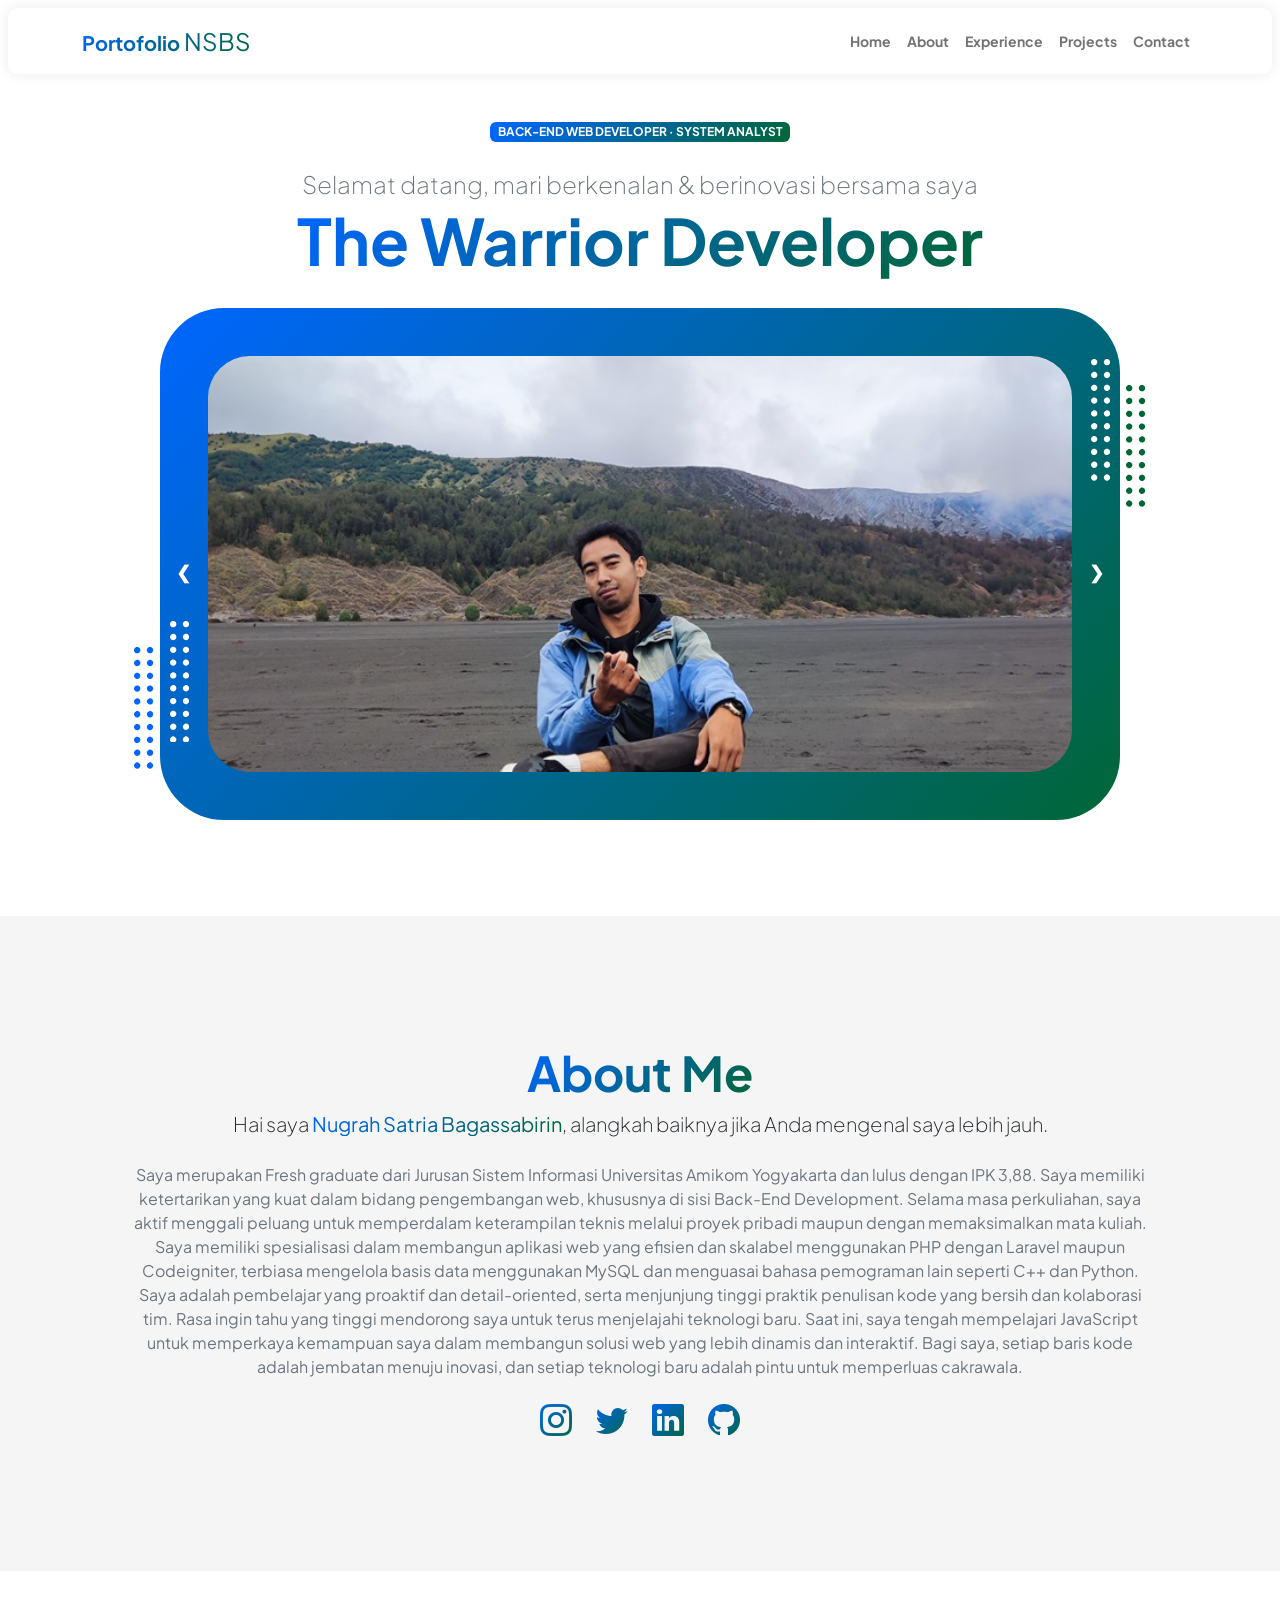
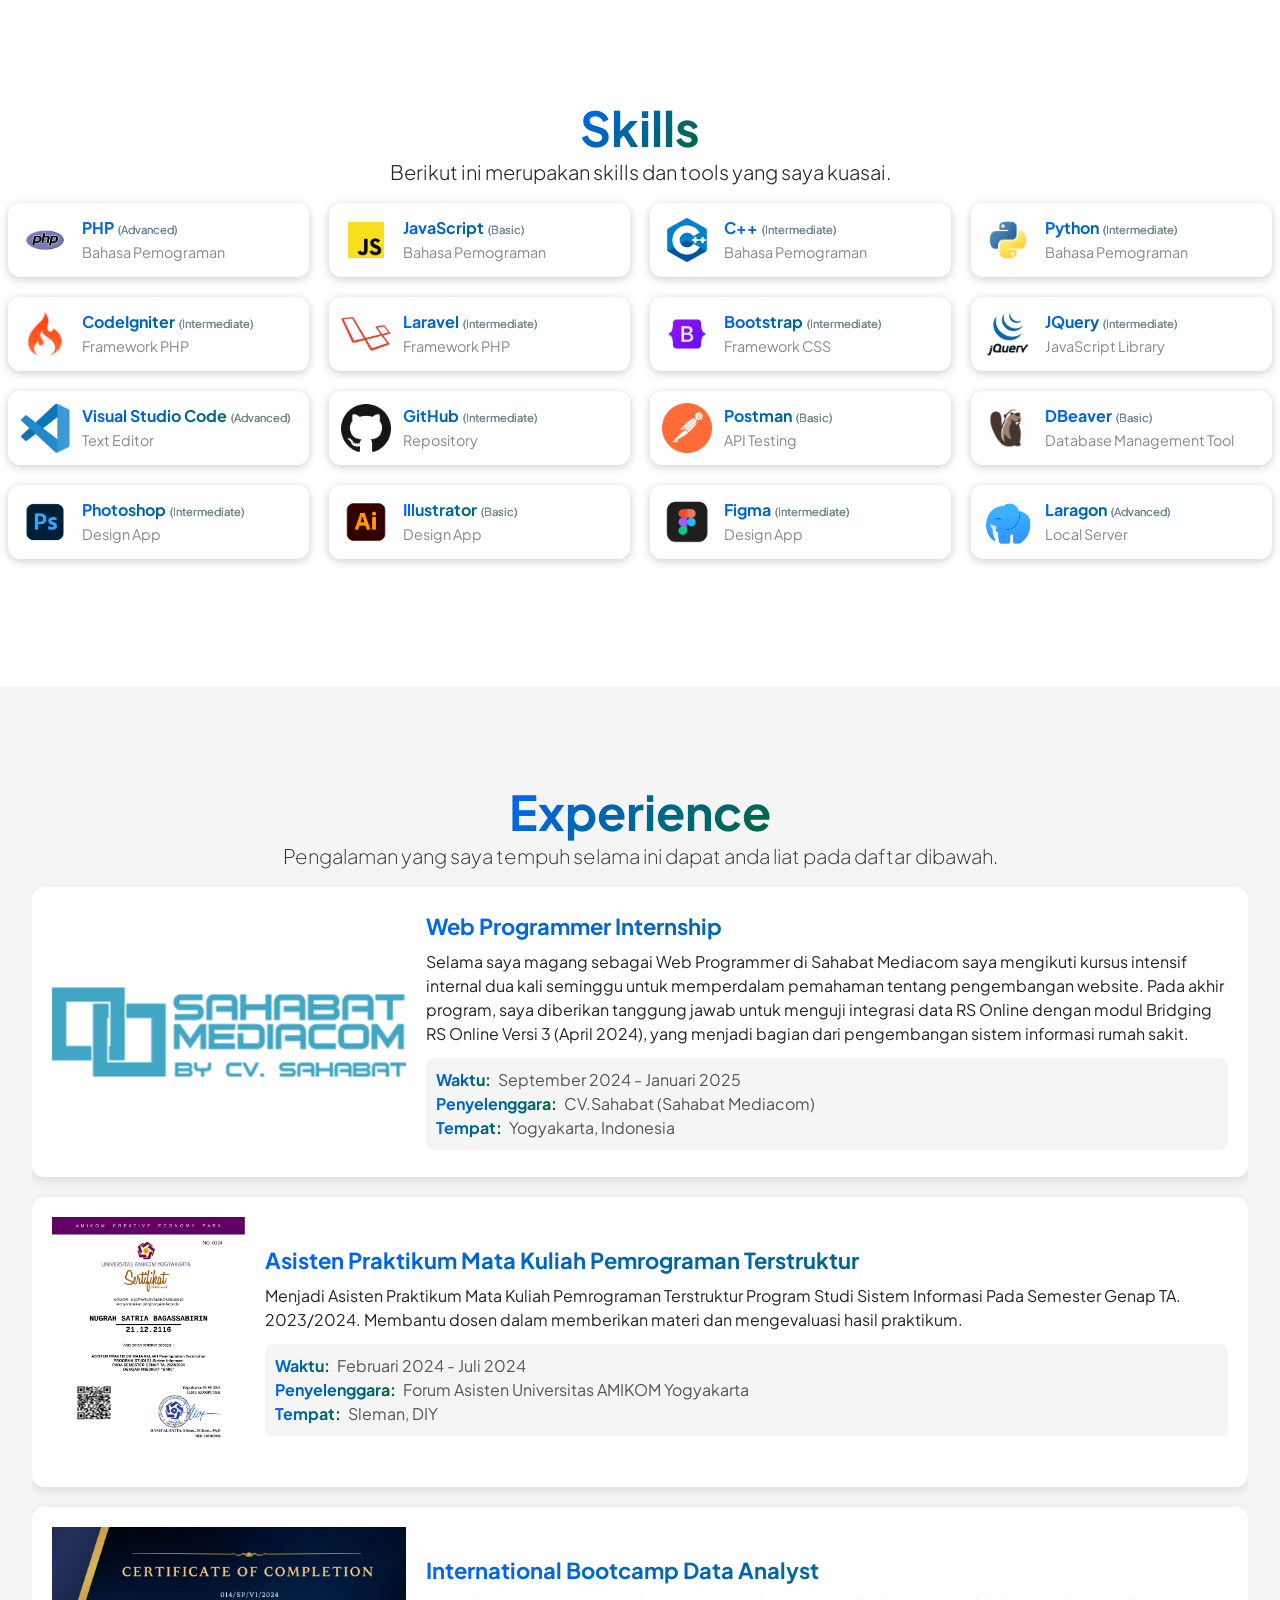
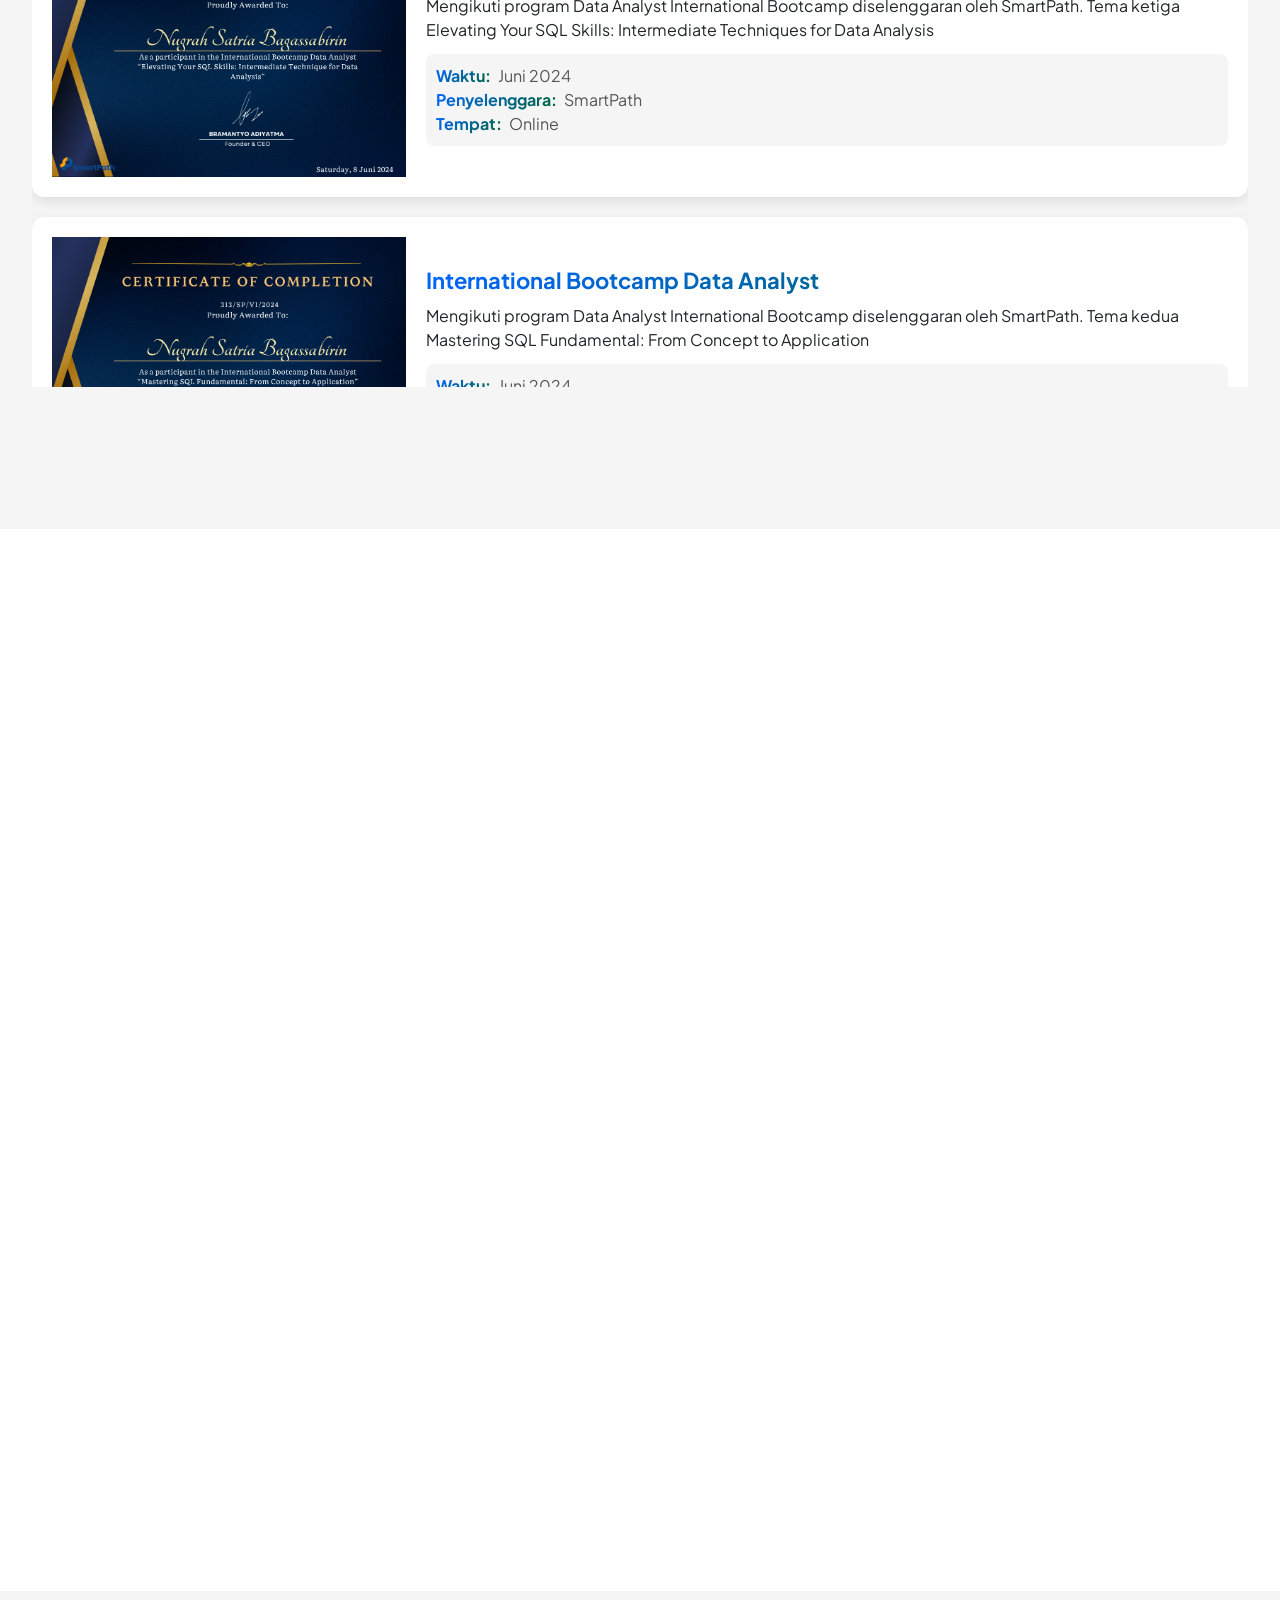
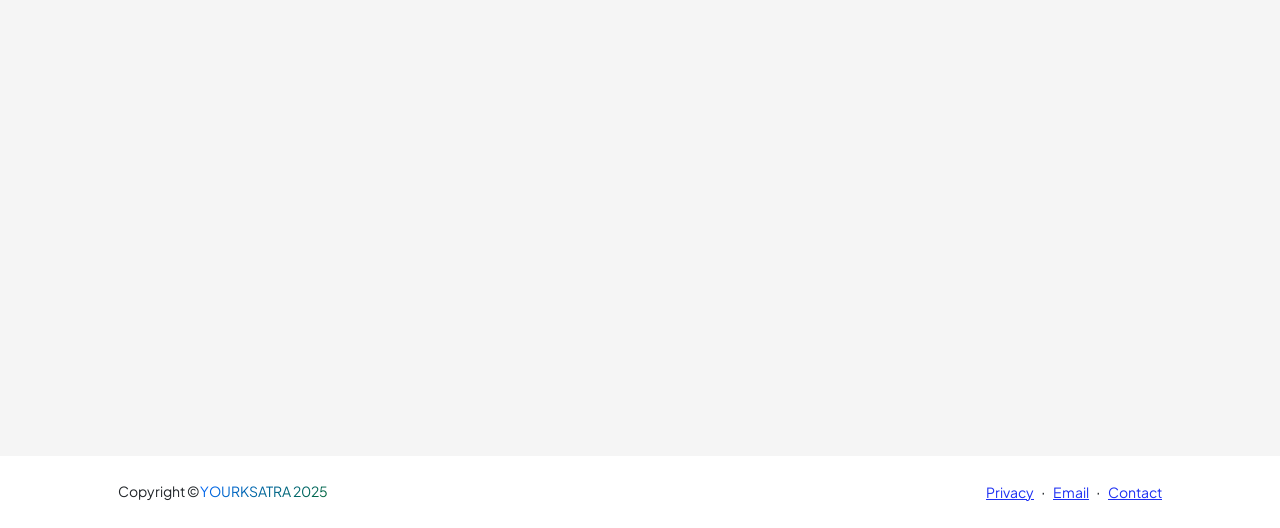
==== commit 5f1439ce: "Update index.html" ====
--- a/index.html
+++ b/index.html
@@ -88,6 +88,15 @@
                                     <div class="mySlides">
                                         <img src="assets/IMG-20240704-WA0015.jpg" class="profile-img">
                                     </div>
+                                    <div class="mySlides">
+                                        <img src="assets/IMG-20250605-WA0082.jpg" class="profile-img">
+                                    </div>
+                                    <div class="mySlides">
+                                        <img src="assets/IMG-20250610-WA0009.jpg" class="profile-img">
+                                    </div>
+                                    <div class="mySlides">
+                                        <img src="assets/IMG-20250417-WA0057.jpg" class="profile-img">
+                                    </div>
                                     <!-- Tambahkan lebih banyak slide jika diperlukan -->
                                 </div>
                                 <div class="grapic">
@@ -533,4 +542,4 @@
     <script src="js/scriptsData.js"></script>
 </body>
 
-</html>+</html>
--- a/css/custom.css
+++ b/css/custom.css
@@ -10,10 +10,10 @@
     }
 }
 
-html, body {
+html,
+body {
     width: 100%;
     max-width: 100%;
-    overflow-x: hidden;
 }
 
 .animate-slide-up {
@@ -149,20 +149,53 @@
 }
 
 .expr-card {
-    border: 0;
-    border-radius: 16px;
-    margin-bottom: 16px;
-}
-
-.expr-card .row .col {
-    display: flex;
-    justify-content: center;
+    background: #fff;
+    border-radius: 12px;
+    box-shadow: 0 4px 12px rgba(0, 0, 0, 0.1);
+    padding: 20px;
+    margin-bottom: 20px;
+}
+
+.expr-card-content {
+    display: flex;
+    gap: 20px;
     align-items: center;
-}
-
-.expr-card .img-fluid {
+    text-align: left;
+}
+
+.expr-img img {
     width: auto;
     height: 250px;
+}
+
+.expr-details {
+    flex: 1;
+}
+
+.expr-title {
+    font-size: 22px;
+    font-weight: bold;
+    margin-bottom: 10px;
+}
+
+.expr-description {
+    font-size: 16px;
+    margin-bottom: 12px;
+}
+
+.expr-meta {
+    background: #f5f5f5;
+    padding: 10px;
+    border-radius: 8px;
+}
+
+.meta-label {
+    font-weight: bold;
+}
+
+.meta-value {
+    margin-left: 4px;
+    color: #555;
 }
 
 #exprModal .modal-body {
@@ -297,7 +330,18 @@
     text-align: center;
 }
 
-@media (max-width: 570px) {
+.card-contact {
+    border-radius: 14px;
+    margin: 5px;
+    padding: 40px;
+}
+
+.card-contact .card-body {
+    display: flex;
+    align-items: center;
+}
+
+@media (max-width: 576px) {
     .about-section {
         padding-inline: 1rem;
         padding-block: 6rem;
@@ -365,13 +409,30 @@
         max-height: 1440px;
     }
 
-    .expr-card {
-        scale: 0.8;
-    }
-
-    .expr-card .img-fluid {
-        width: 180px;
+    .expr-card-content {
+        flex-direction: column;
+    }
+
+    .expr-img img {
+        width: 100%;
+        max-width: 100%;
         height: auto;
+    }
+
+    .expr-title {
+        font-size: 18px;
+    }
+
+    .expr-description {
+        font-size: 14px;
+    }
+
+    .meta-label {
+        font-size: 13px;
+    }
+
+    .meta-value {
+        font-size: 13px;
     }
 
     .project-section {
@@ -391,21 +452,16 @@
         align-items: flex-start;
     }
 
-    .project-card .project-content h2{
+    .project-card .project-content h2 {
         font-size: 18px;
     }
 
-    .project-card .project-content p{
+    .project-card .project-content p {
         font-size: 14px;
     }
 
     .project-img-wrapper {
         display: none;
-    }
-
-    .project-img-wrapper .project-img {
-        width:100px;
-        height: auto;
     }
 
     .project-content {
@@ -422,7 +478,7 @@
         justify-content: center;
         width: 100%;
         margin-top: 0;
-    }        
+    }
 
     .project-buttons button {
         padding: 8px 14px;
@@ -443,11 +499,15 @@
     }
 
     .contact-section {
-        padding: 0;
-        padding-block: 2rem;
+        padding: 1rem;
     }
 
     .contact-section h2 {
-        font-size: 16px;
-    }
-}
+        font-size: medium;
+    }
+
+    .contact-section .card-contact {
+        margin: 10px;
+        padding: 1.5rem;
+    }
+}
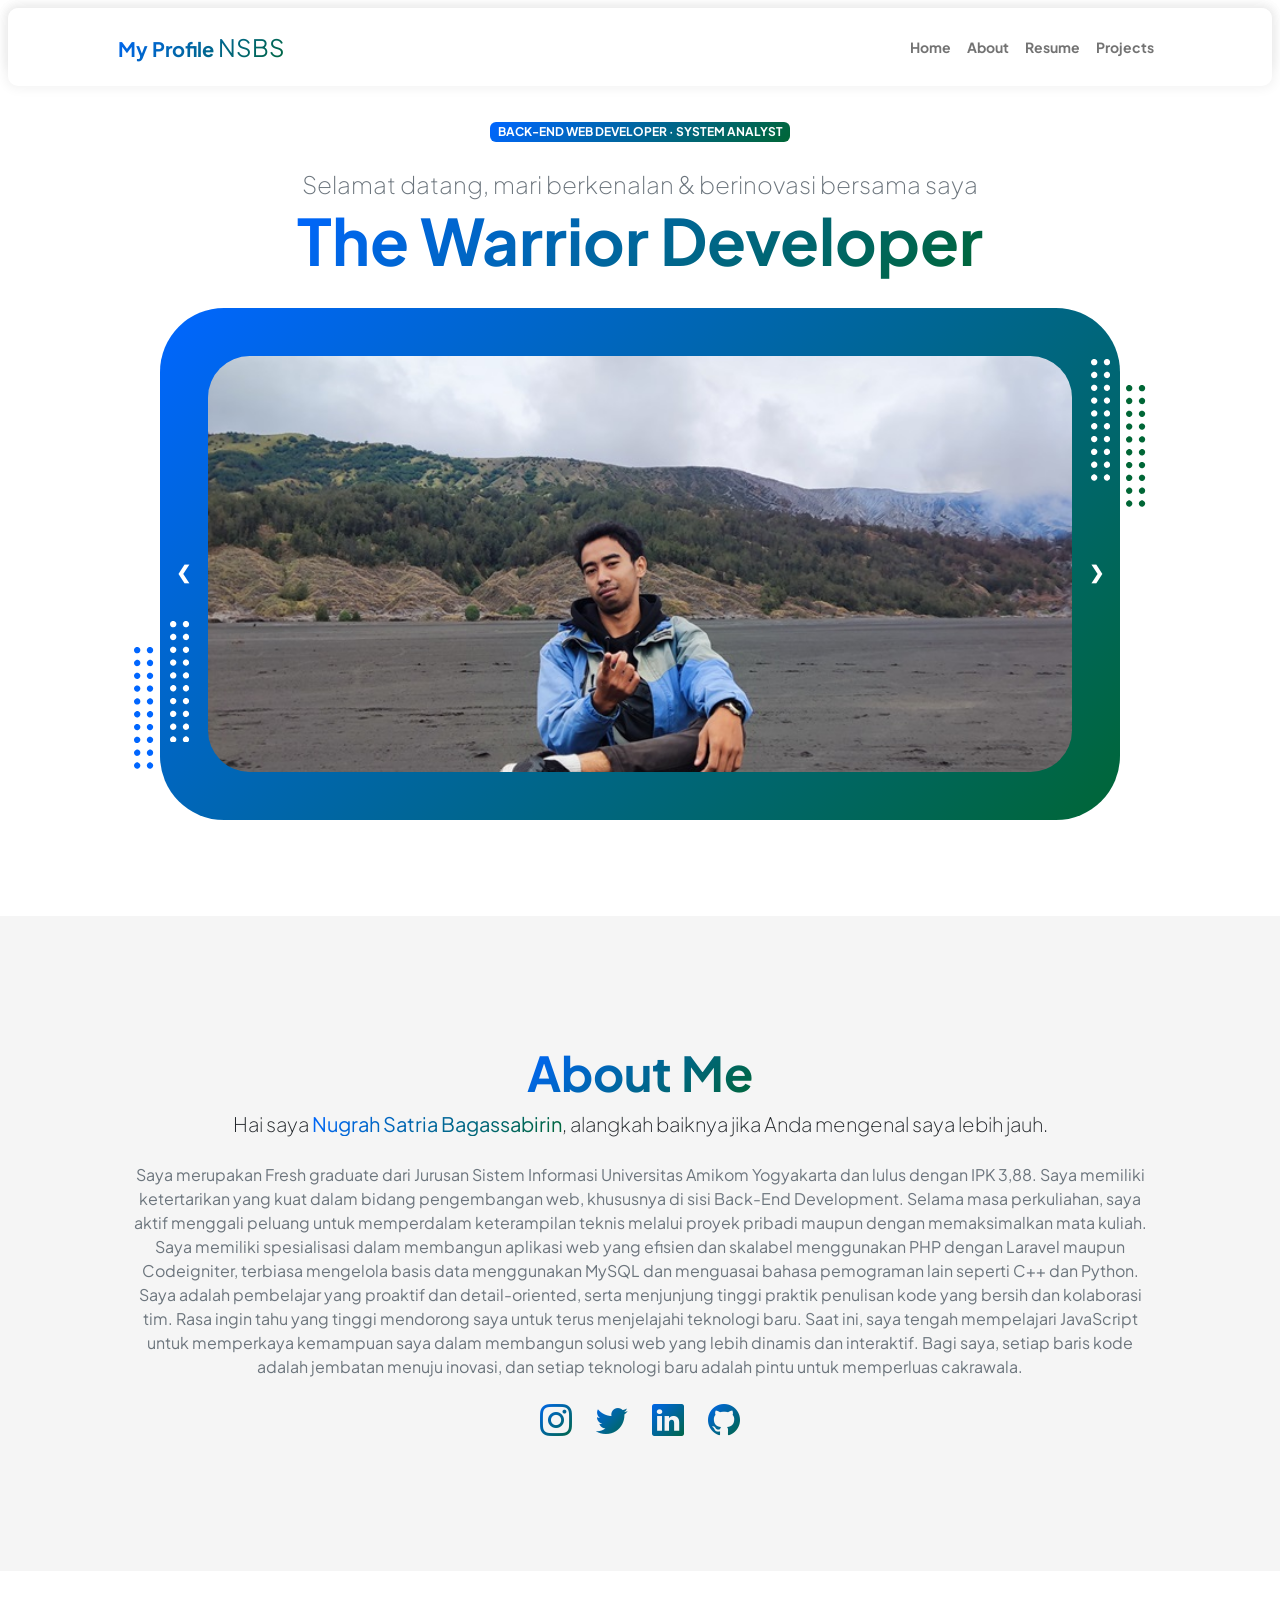
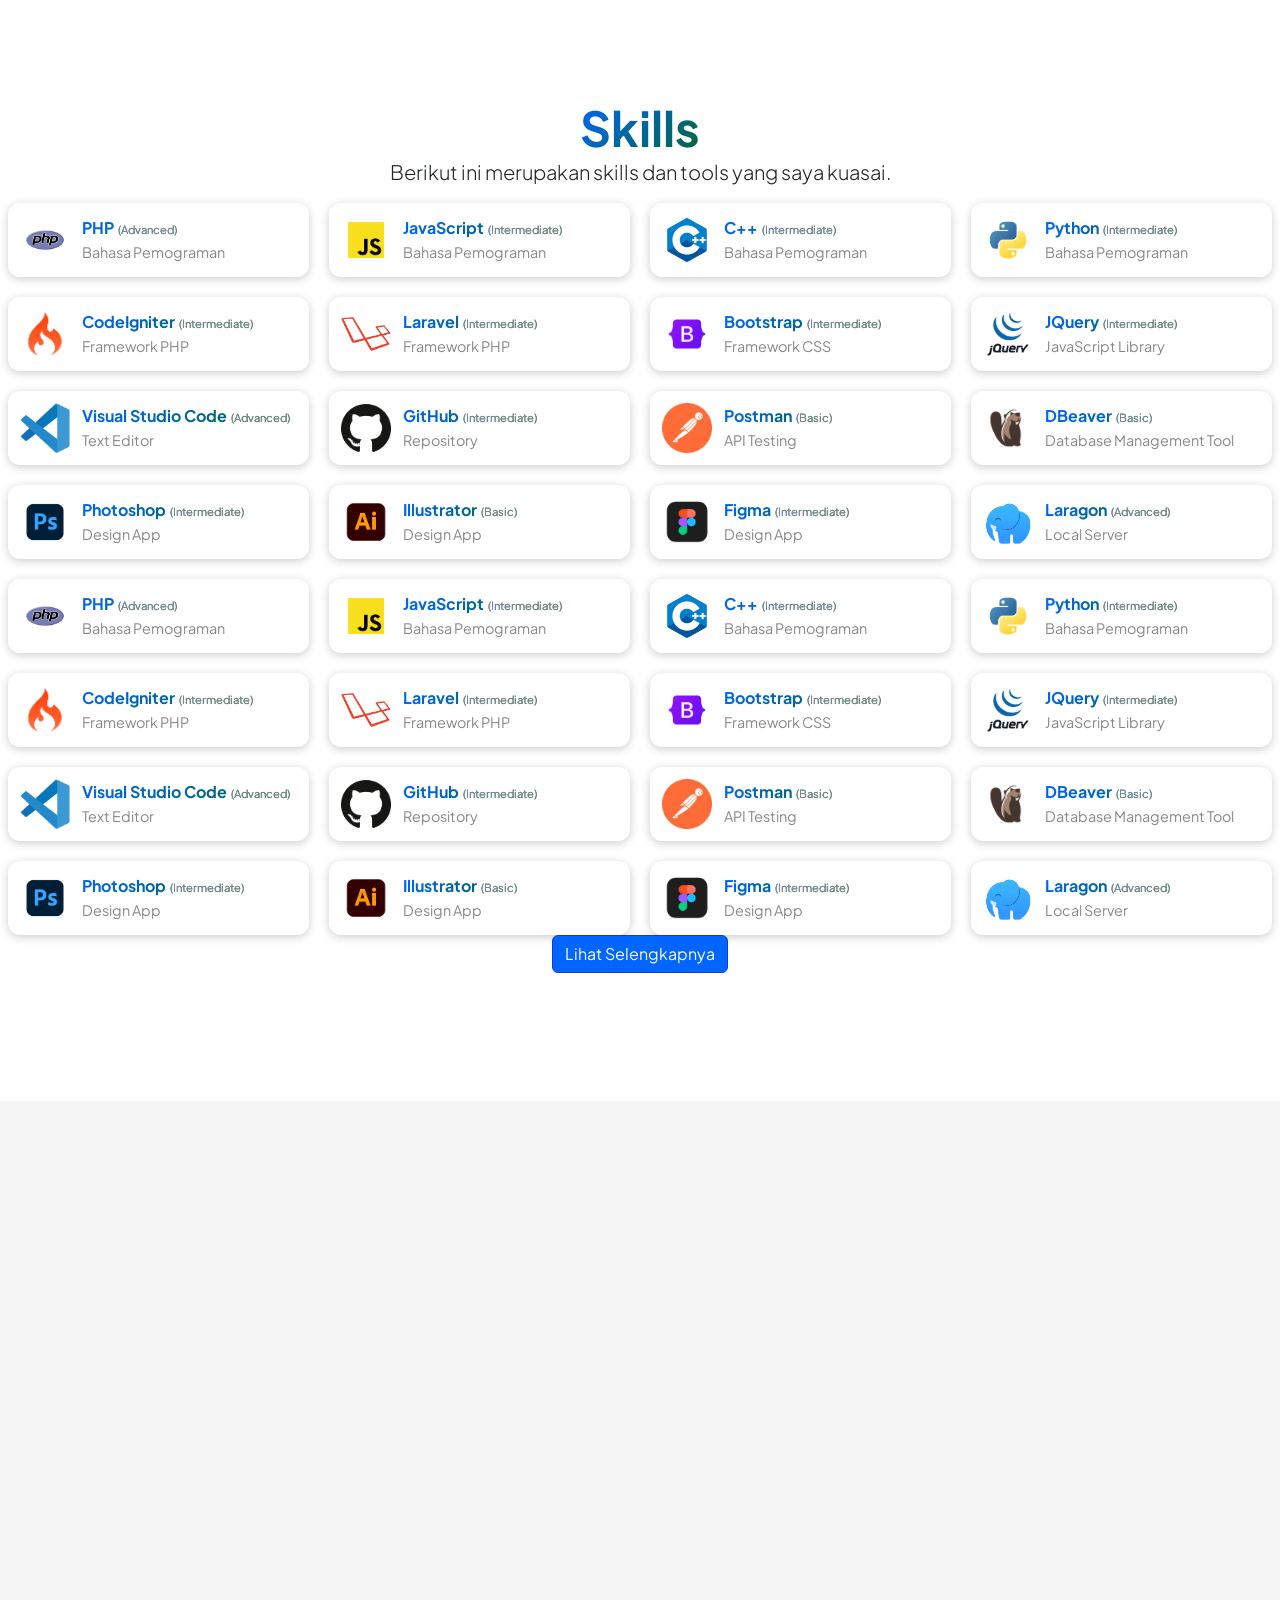
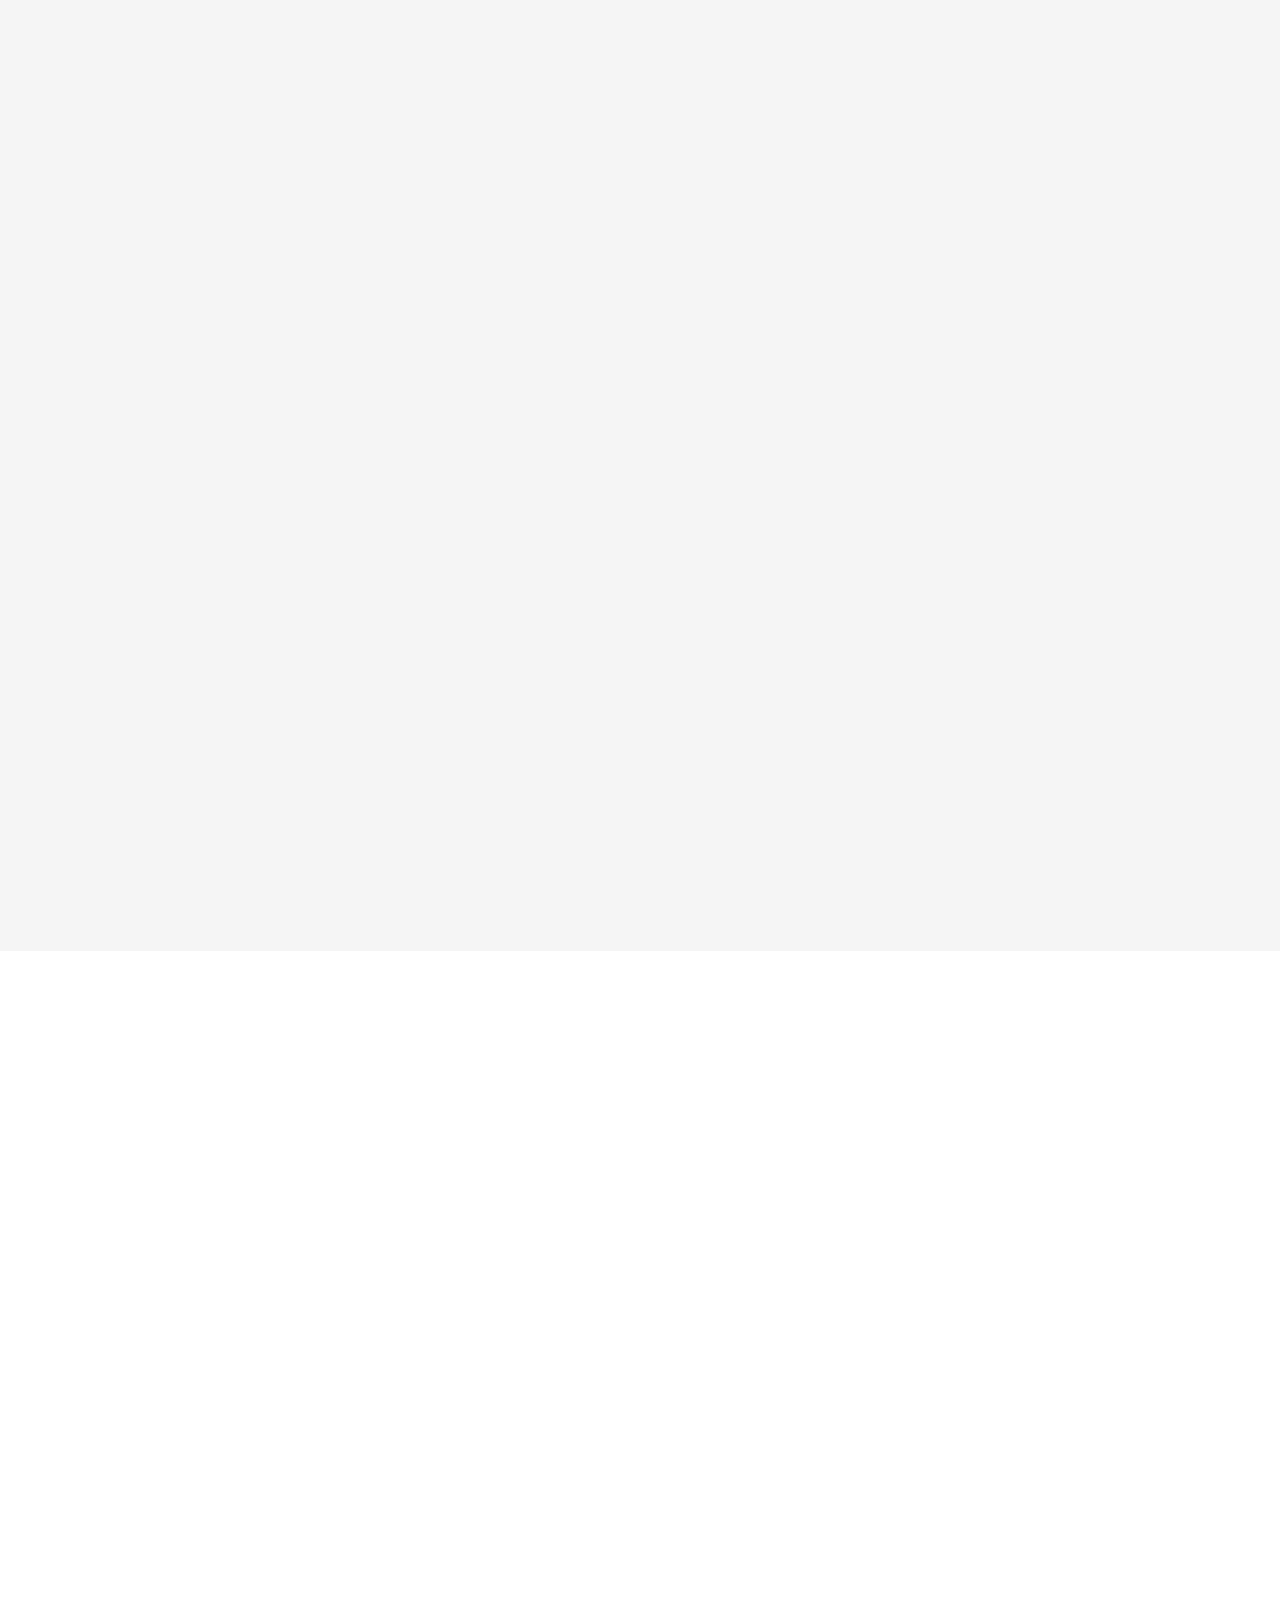
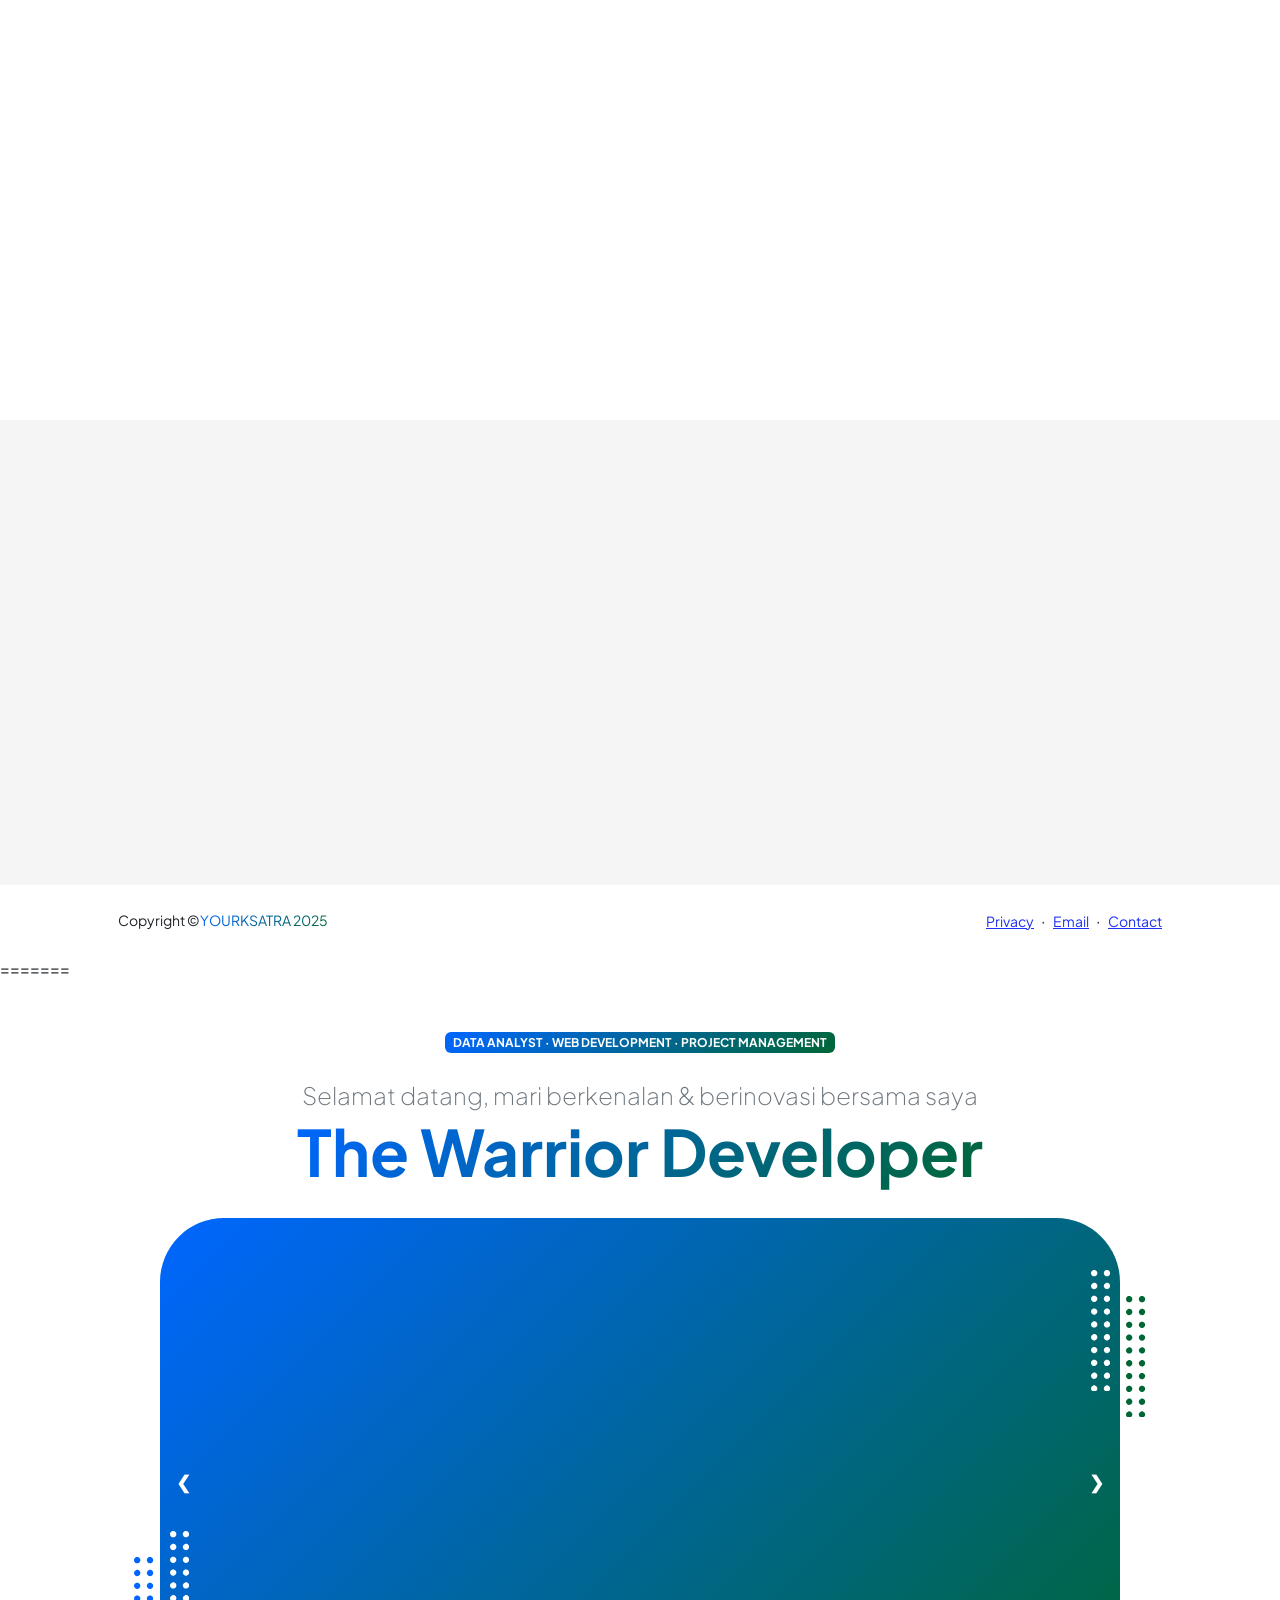
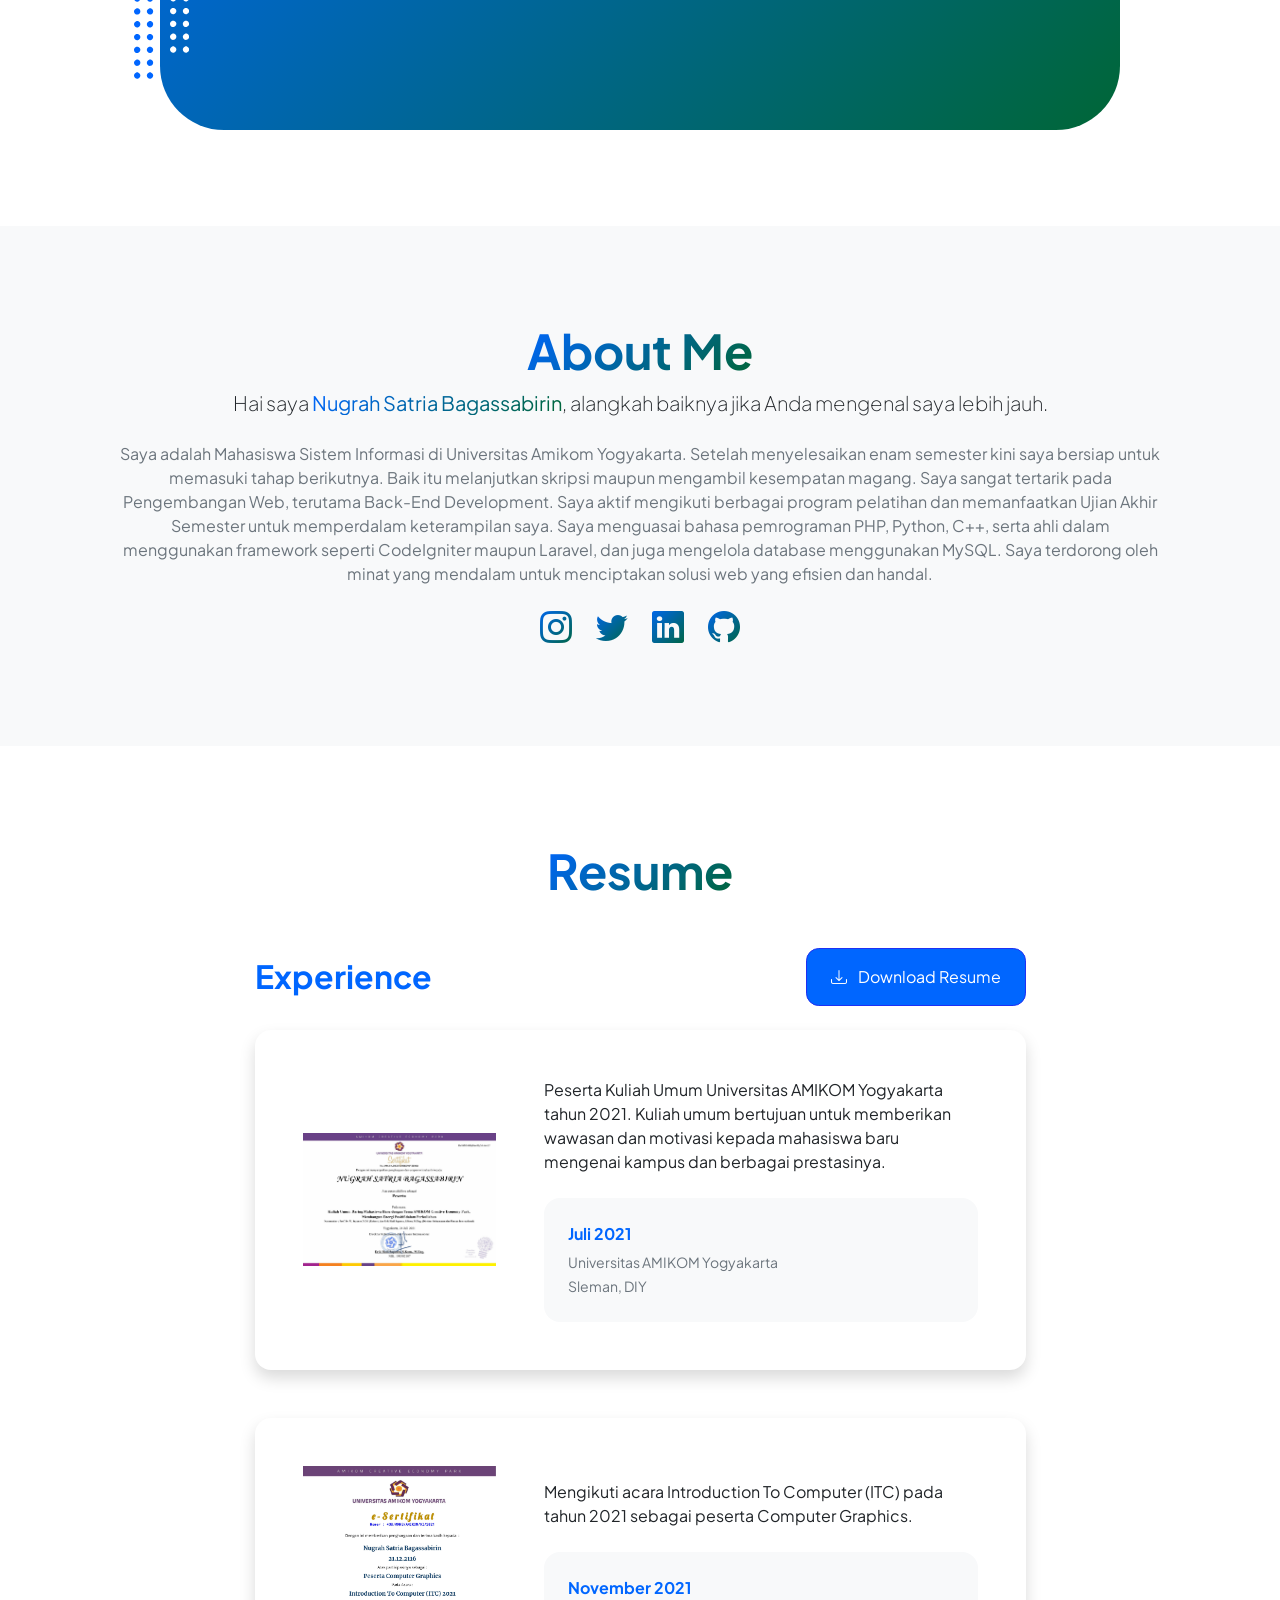
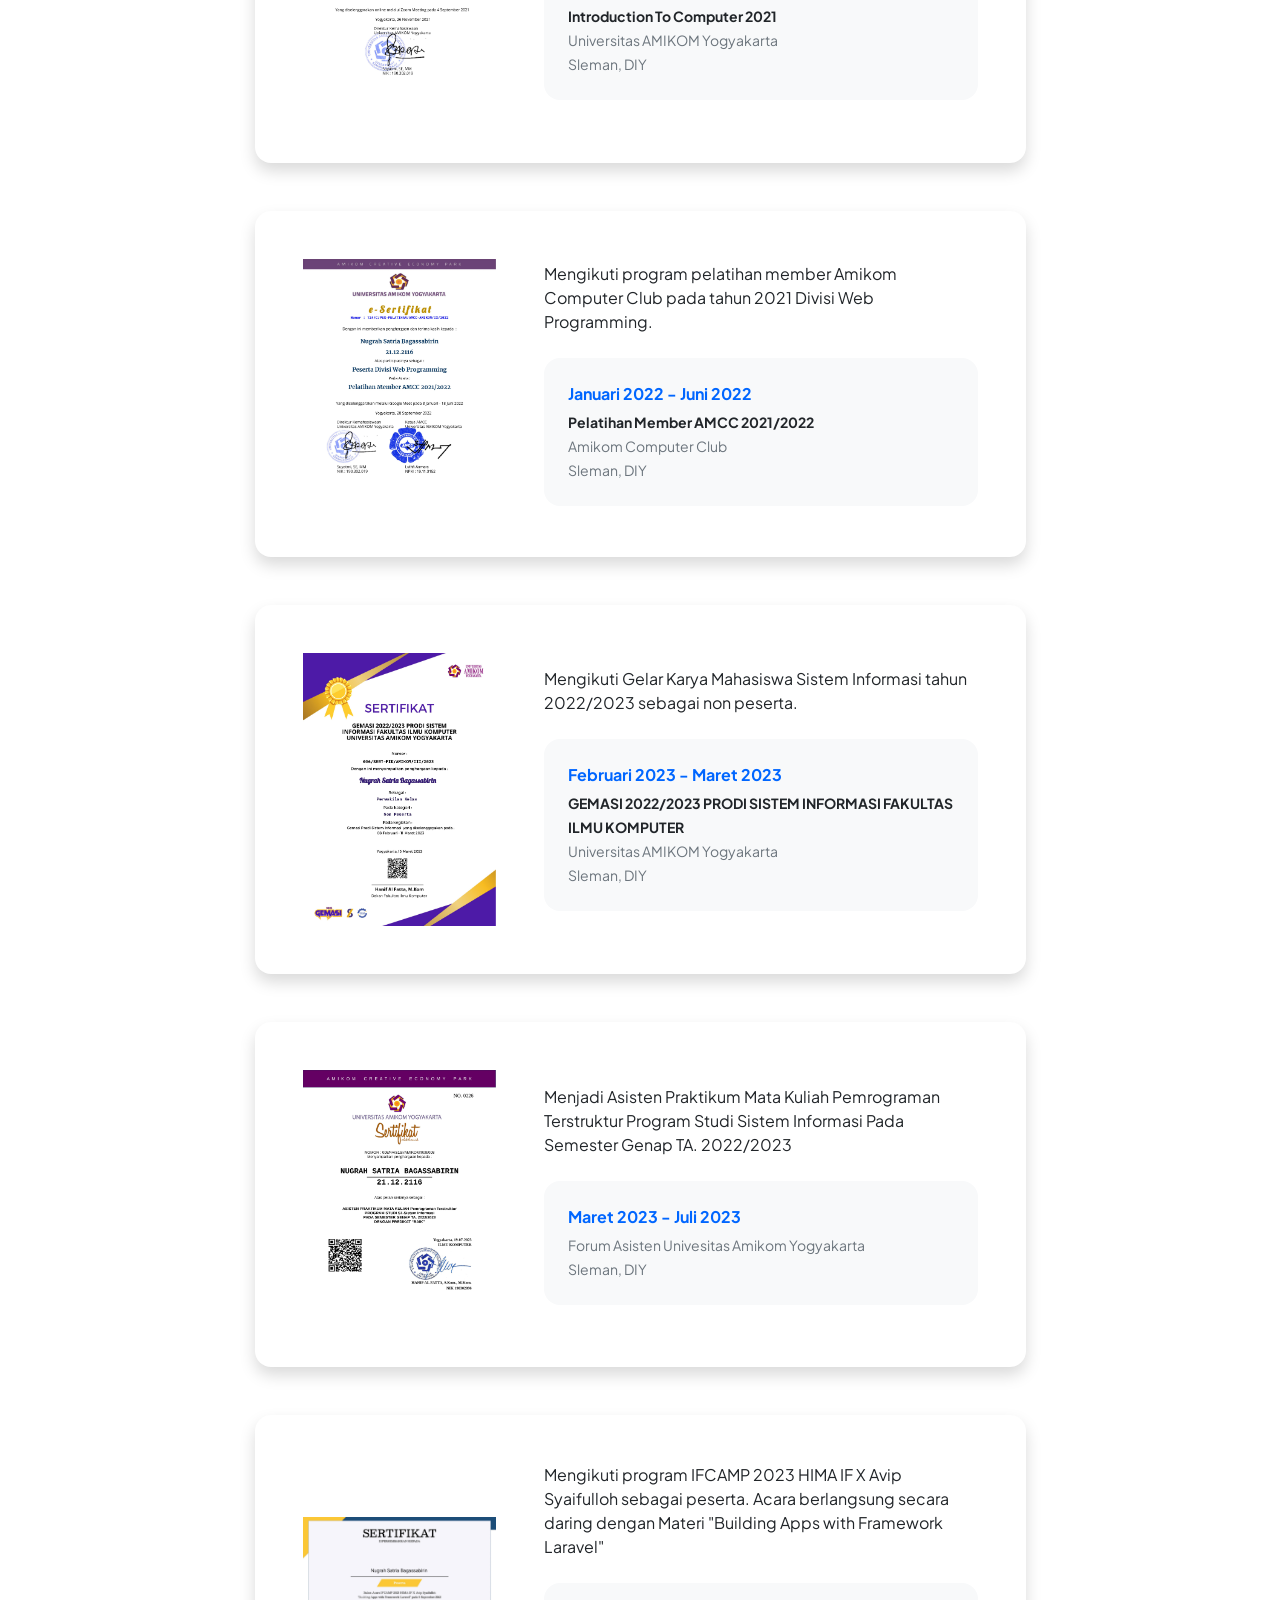
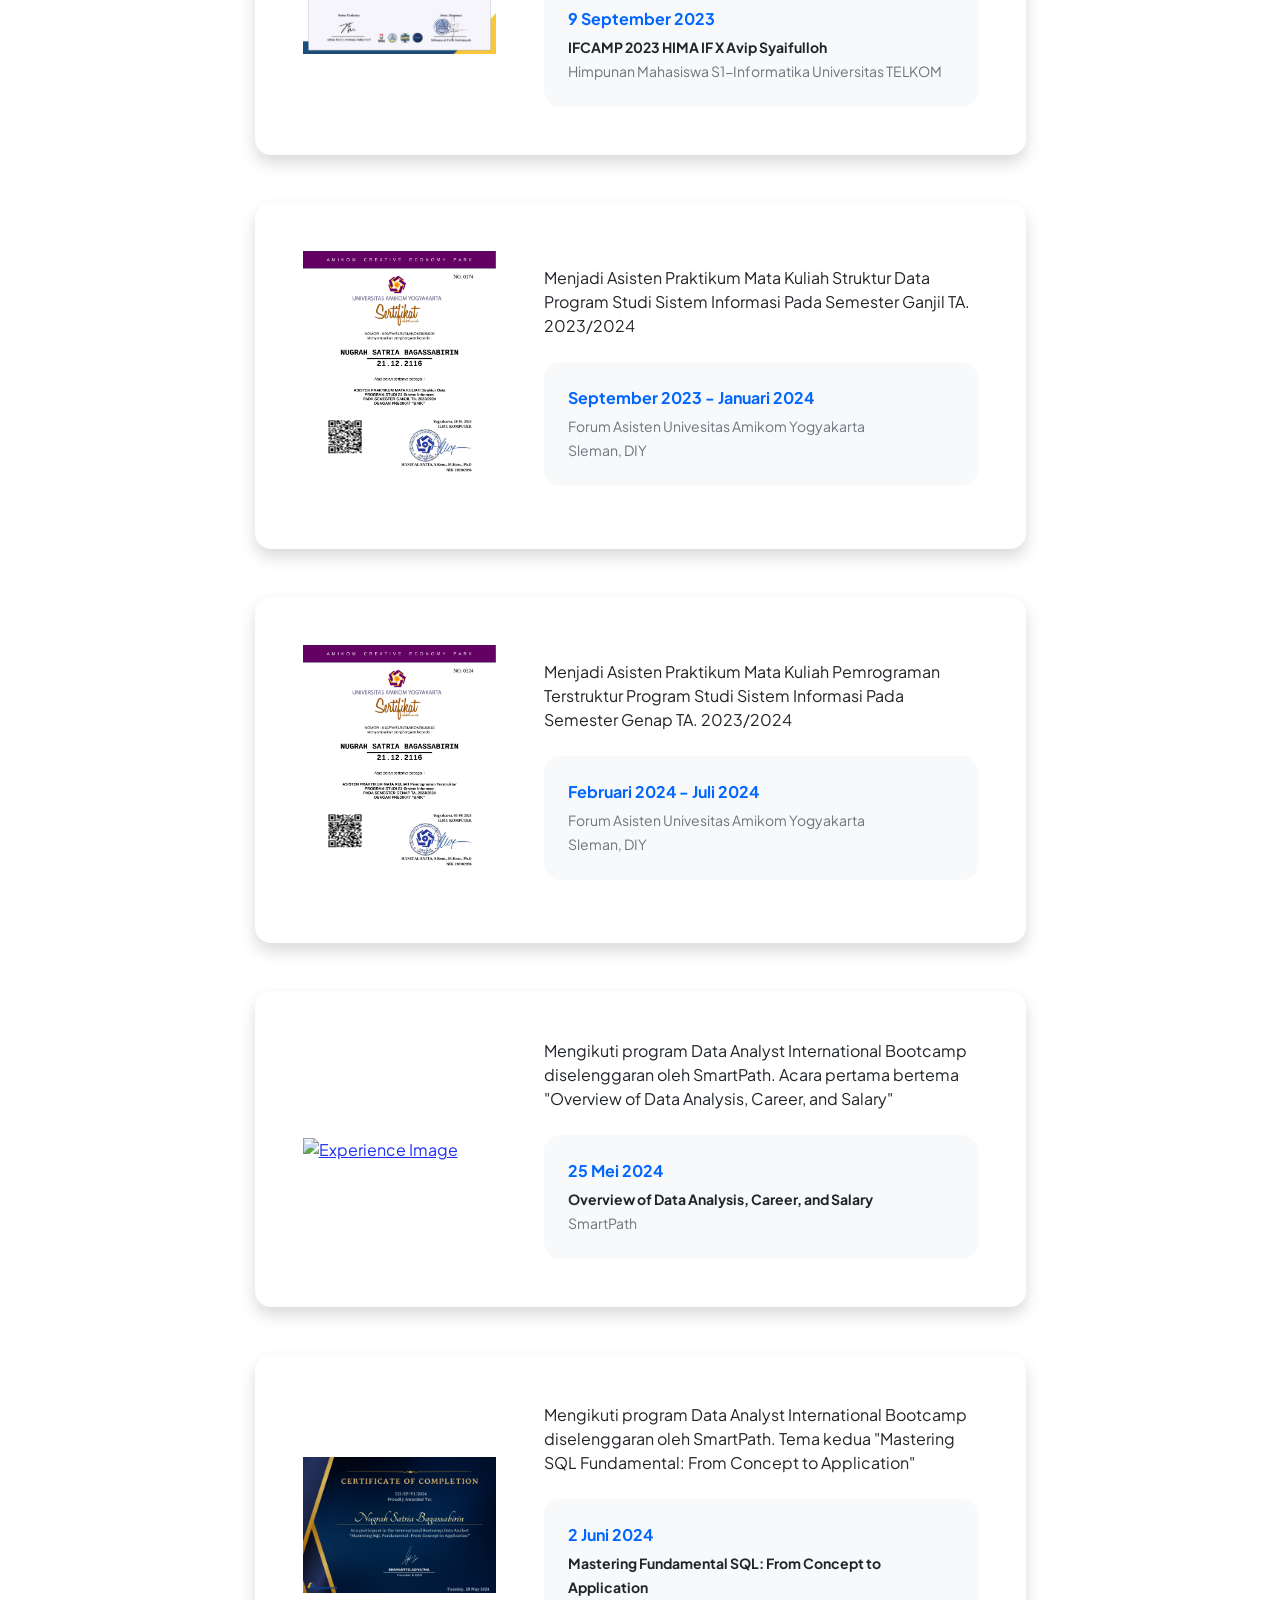
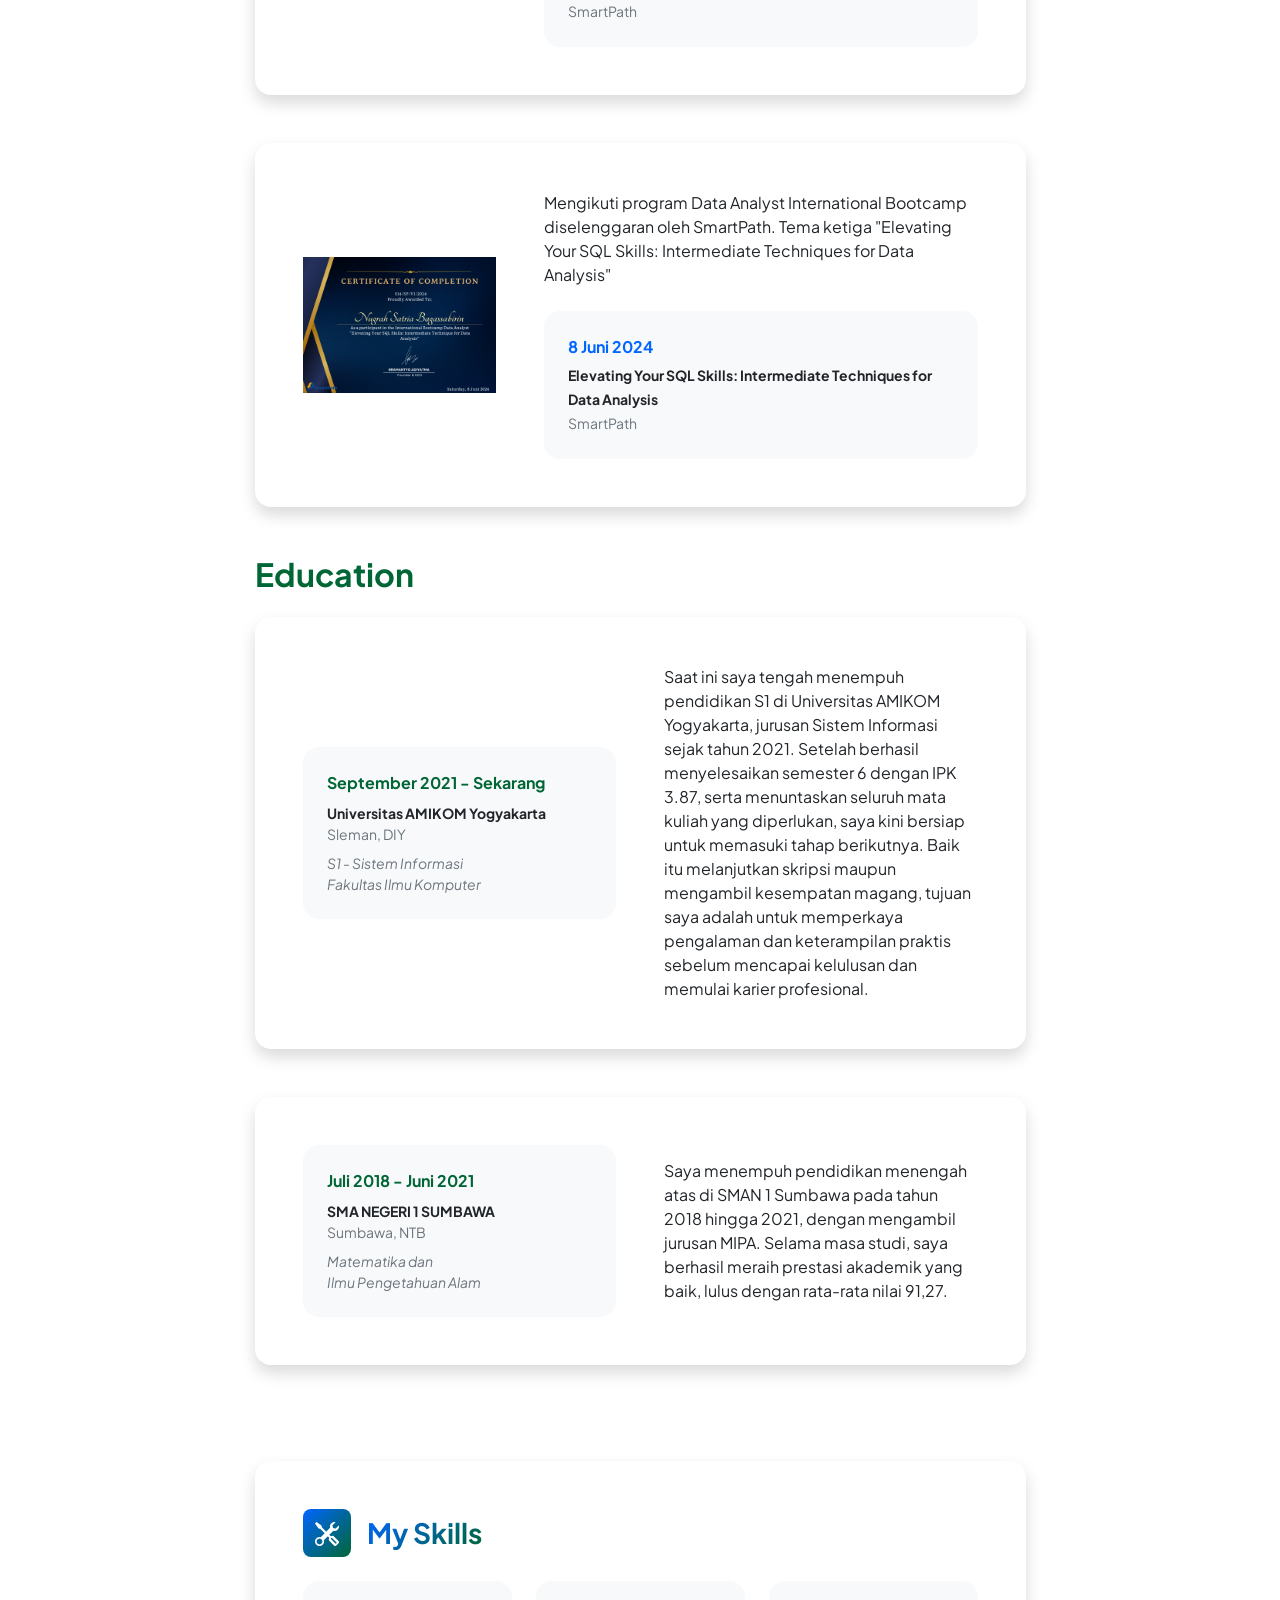
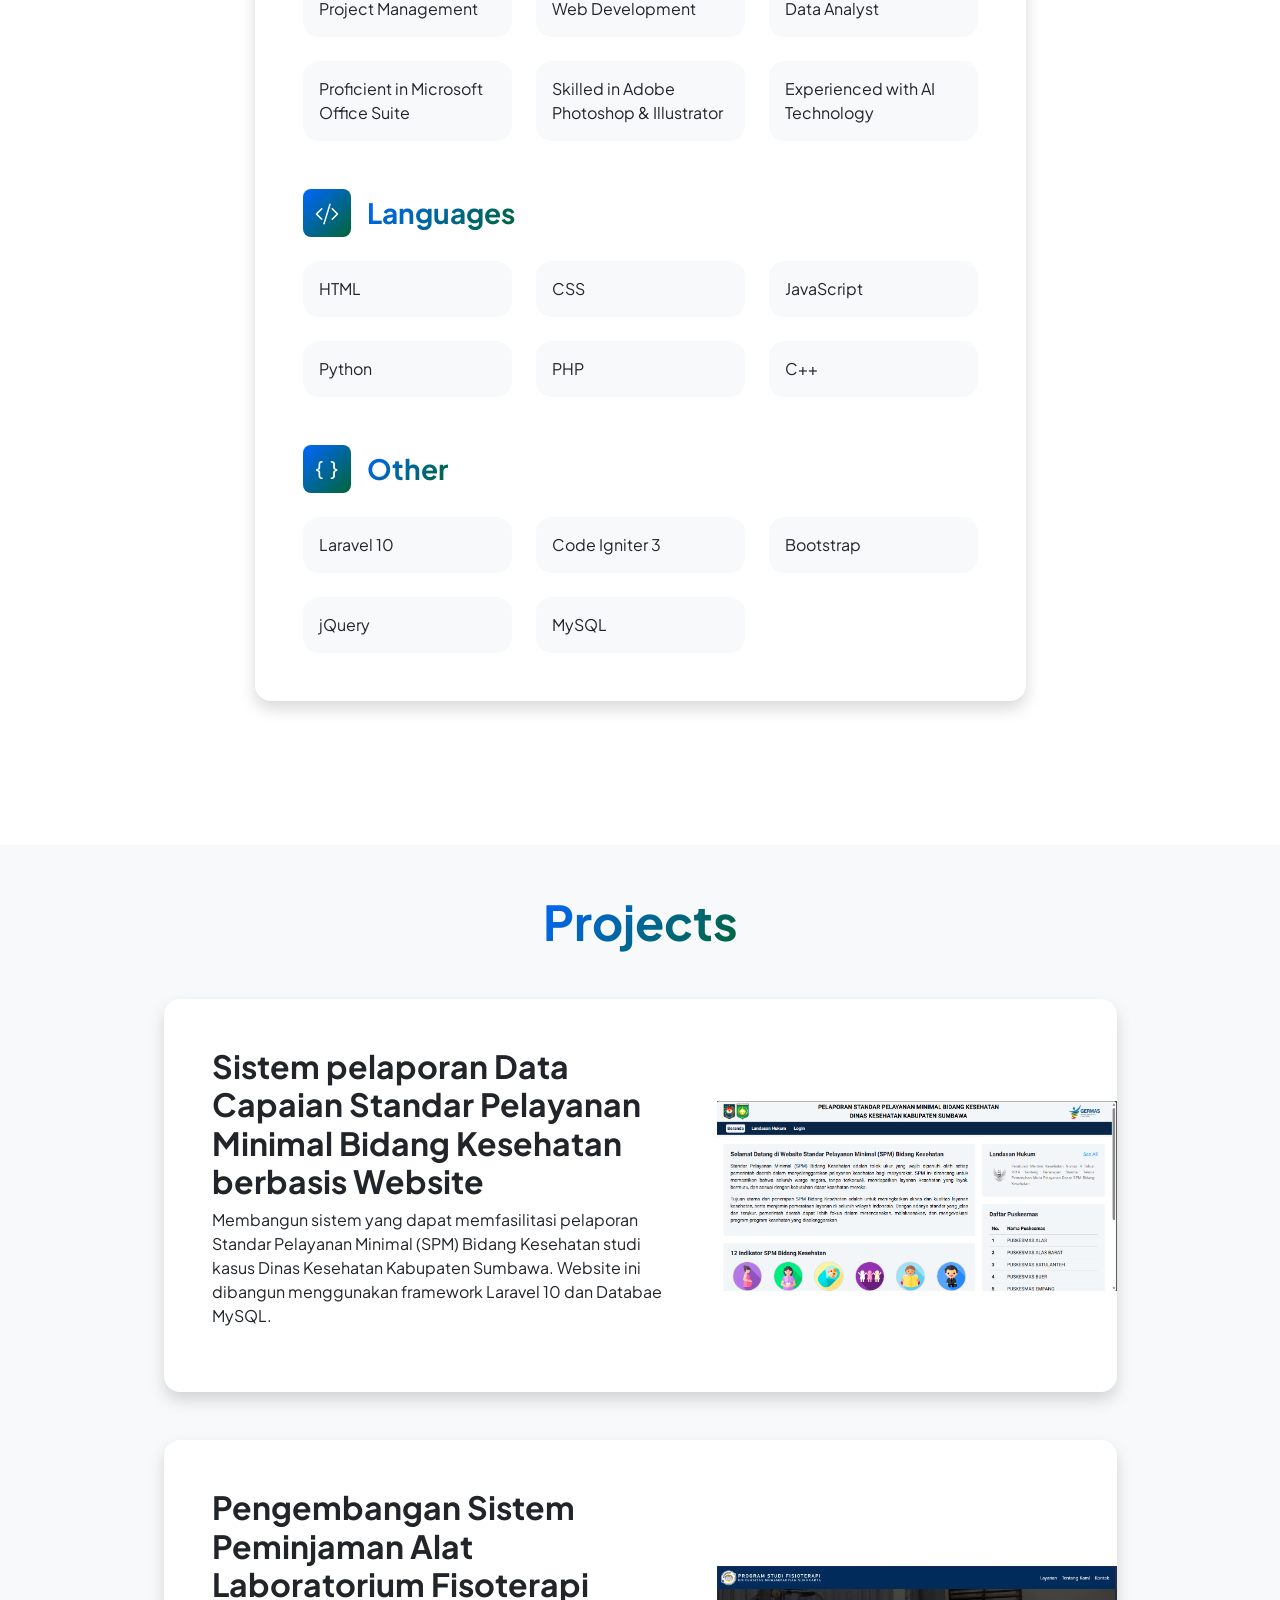
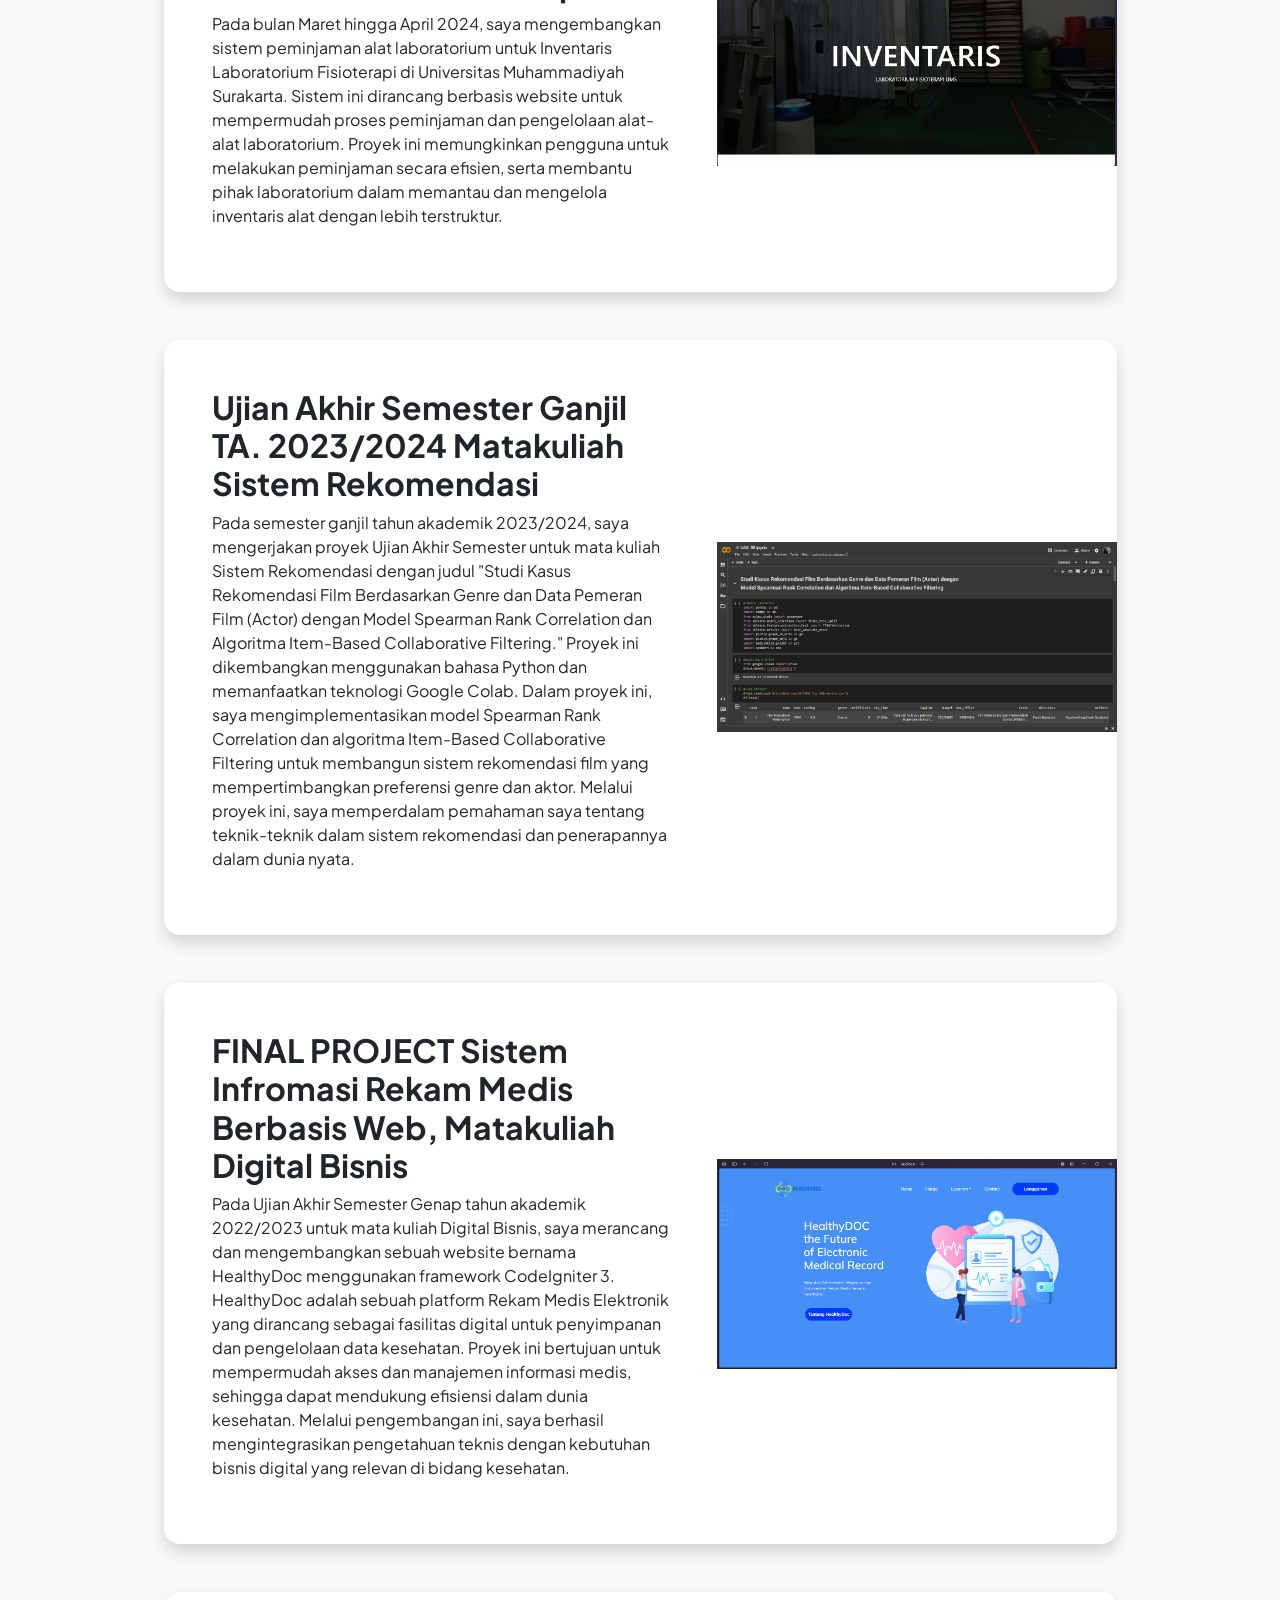
==== commit b948bf9f: "Update index.html" ====
--- a/index.html
+++ b/index.html
@@ -20,6 +20,7 @@
     <!-- Core theme CSS (includes Bootstrap)-->
     <link href="css/styles.css" rel="stylesheet" />
     <link href="css/custom.css" rel="stylesheet" />
+    <link href="css/dark.css" rel="stylesheet" />
 </head>
 
 <body class="d-flex flex-column h-100" id="index">
@@ -41,6 +42,10 @@
                         <li class="nav-item"><a class="nav-link" href="#experience">Experience</a></li>
                         <li class="nav-item"><a class="nav-link" href="#projects">Projects</a></li>
                         <li class="nav-item"><a class="nav-link" href="#contact">Contact</a></li>
+                        <button id="darkModeToggle" class="btn btn-sm nav-link me-2">
+                            <img id="toggleIcon" src="assets/moon.svg" alt="Toggle Dark Mode" width="20">
+                            <span class="ms-1">Dark Mode</span>
+                        </button>
                     </ul>
                 </div>
             </div>
@@ -543,3 +548,1080 @@
 </body>
 
 </html>
+
+=======
+<!DOCTYPE html>
+<html lang="en">
+
+<head>
+    <meta charset="utf-8" />
+    <meta name="viewport" content="width=device-width, initial-scale=1, shrink-to-fit=no" />
+    <title>Personal - Portofolio</title>
+    <!-- Favicon-->
+    <link rel="icon" type="image/x-icon" href="assets/favicon.png" />
+    <!-- Custom Google font-->
+    <link rel="preconnect" href="https://fonts.googleapis.com" />
+    <link rel="preconnect" href="https://fonts.gstatic.com" crossorigin />
+    <link
+        href="https://fonts.googleapis.com/css2?family=Plus+Jakarta+Sans:wght@100;200;300;400;500;600;700;800;900&amp;display=swap"
+        rel="stylesheet" />
+    <link href="https://cdn.jsdelivr.net/npm/bootstrap@5.3.3/dist/css/bootstrap.min.css" rel="stylesheet"
+        crossorigin="anonymous">
+    <!-- Bootstrap icons-->
+    <link href="https://cdn.jsdelivr.net/npm/bootstrap-icons@1.8.1/font/bootstrap-icons.css" rel="stylesheet" />
+    <!-- Core theme CSS (includes Bootstrap)-->
+    <link href="css/styles.css" rel="stylesheet" />
+</head>
+
+<body class="d-flex flex-column h-100" id="index">
+    <main class="flex-shrink-0">
+        <!-- Navigation-->
+        <nav class="navbar navbar-expand-lg navbar-light bg-white py-3">
+            <div class="container px-5">
+                <a class="navbar-brand text-gradient" href="index.html"><span class="fw-bolder text-primary">My Profile
+                        <span style="font-weight: lighter; font-size: larger;">NSBS</span> </span>
+                </a>
+                <button class="navbar-toggler" type="button" data-bs-toggle="collapse"
+                    data-bs-target="#navbarSupportedContent" aria-controls="navbarSupportedContent"
+                    aria-expanded="false" aria-label="Toggle navigation"><span
+                        class="navbar-toggler-icon"></span></button>
+                <div class="collapse navbar-collapse" id="navbarSupportedContent">
+                    <ul class="navbar-nav ms-auto mb-2 mb-lg-0 small fw-bolder">
+                        <li class="nav-item"><a class="nav-link" href="index.html">Home</a></li>
+                        <li class="nav-item"><a class="nav-link" href="#me">About</a></li>
+                        <li class="nav-item"><a class="nav-link" href="#resume">Resume</a></li>
+                        <li class="nav-item"><a class="nav-link" href="#projects">Projects</a></li>
+                    </ul>
+                </div>
+            </div>
+        </nav>
+        <!-- Header-->
+        <header class="py-5">
+            <div class="container px-5 pb-5">
+                <div class="row gx-5 align-items-center">
+                    <div class="col-xxl-5">
+                        <!-- Header text content-->
+                        <div class="text-center text-xxl-start">
+                            <div class="badge bg-gradient-primary-to-secondary text-white mb-4">
+                                <div class="text-uppercase">Data Analyst &middot; Web Development &middot;
+                                    Project Management</div>
+                            </div>
+                            <div class="fs-4 fw-light text-muted">Selamat datang, mari berkenalan & berinovasi bersama
+                                saya</div>
+                            <h1 class="display-3 fw-bolder mb-3"><span class="text-gradient d-inline">The Warrior
+                                    Developer</span></h1>
+                        </div>
+                    </div>
+                    <div class="col-xxl-7">
+                        <!-- Header profile picture-->
+                        <div class="d-flex justify-content-center mt-0 mt-xxl-0">
+                            <div class="profile bg-gradient-primary-to-secondary">
+                                <div class="slideshow-container">
+                                    <div class="mySlides">
+                                        <img src="assets/IMG_20230207_101952.jpg" class="profile-img">
+                                    </div>
+                                    <div class="mySlides">
+                                        <img src="assets/IMG-20240501-WA0015.jpg" class="profile-img">
+                                    </div>
+                                    <div class="mySlides">
+                                        <img src="assets/AsprakPT2223.JPG" class="profile-img">
+                                    </div>
+                                    <div class="mySlides">
+                                        <img src="assets/abc.jpg" class="profile-img">
+                                    </div>
+                                    <div class="mySlides">
+                                        <img src="assets/IMG_0242.JPG" class="profile-img">
+                                    </div>
+                                    <div class="mySlides">
+                                        <img src="assets/IMG-20240703-WA0003.jpg" class="profile-img">
+                                    </div>
+                                    <div class="mySlides">
+                                        <img src="assets/IMG-20240704-WA0015.jpg" class="profile-img">
+                                    </div>
+                                    <!-- Tambahkan lebih banyak slide jika diperlukan -->
+                                </div>
+                                <div class="dots-1">
+                                    <!-- SVG Dots-->
+                                    <svg version="1.1" xmlns="http://www.w3.org/2000/svg"
+                                        xmlns:xlink="http://www.w3.org/1999/xlink" x="0px" y="0px"
+                                        viewBox="0 0 191.6 1215.4" style="enable-background: new 0 0 191.6 1215.4"
+                                        xml:space="preserve">
+                                        <g transform="translate(0.000000,1280.000000) scale(0.100000,-0.100000)">
+                                            <path
+                                                d="M227.7,12788.6c-105-35-200-141-222-248c-43-206,163-412,369-369c155,32,275,190,260,339c-11,105-90,213-190,262        C383.7,12801.6,289.7,12808.6,227.7,12788.6z">
+                                            </path>
+                                            <path
+                                                d="M1507.7,12788.6c-151-50-253-216-222-362c25-119,136-230,254-255c194-41,395,142,375,339c-11,105-90,213-190,262        C1663.7,12801.6,1569.7,12808.6,1507.7,12788.6z">
+                                            </path>
+                                            <path
+                                                d="M227.7,11508.6c-105-35-200-141-222-248c-43-206,163-412,369-369c155,32,275,190,260,339c-11,105-90,213-190,262        C383.7,11521.6,289.7,11528.6,227.7,11508.6z">
+                                            </path>
+                                            <path
+                                                d="M1507.7,11508.6c-151-50-253-216-222-362c25-119,136-230,254-255c194-41,395,142,375,339c-11,105-90,213-190,262        C1663.7,11521.6,1569.7,11528.6,1507.7,11508.6z">
+                                            </path>
+                                            <path
+                                                d="M227.7,10228.6c-105-35-200-141-222-248c-43-206,163-412,369-369c155,32,275,190,260,339c-11,105-90,213-190,262        C383.7,10241.6,289.7,10248.6,227.7,10228.6z">
+                                            </path>
+                                            <path
+                                                d="M1507.7,10228.6c-105-35-200-141-222-248c-43-206,163-412,369-369c155,32,275,190,260,339c-11,105-90,213-190,262        C1663.7,10241.6,1569.7,10248.6,1507.7,10228.6z">
+                                            </path>
+                                            <path
+                                                d="M227.7,8948.6c-105-35-200-141-222-248c-43-206,163-412,369-369c155,32,275,190,260,339c-11,105-90,213-190,262        C383.7,8961.6,289.7,8968.6,227.7,8948.6z">
+                                            </path>
+                                            <path
+                                                d="M1507.7,8948.6c-105-35-200-141-222-248c-43-206,163-412,369-369c155,32,275,190,260,339c-11,105-90,213-190,262        C1663.7,8961.6,1569.7,8968.6,1507.7,8948.6z">
+                                            </path>
+                                            <path
+                                                d="M227.7,7668.6c-105-35-200-141-222-248c-43-206,163-412,369-369c155,32,275,190,260,339c-11,105-90,213-190,262        C383.7,7681.6,289.7,7688.6,227.7,7668.6z">
+                                            </path>
+                                            <path
+                                                d="M1507.7,7668.6c-105-35-200-141-222-248c-43-206,163-412,369-369c155,32,275,190,260,339c-11,105-90,213-190,262        C1663.7,7681.6,1569.7,7688.6,1507.7,7668.6z">
+                                            </path>
+                                            <path
+                                                d="M227.7,6388.6c-105-35-200-141-222-248c-43-206,163-412,369-369c155,32,275,190,260,339c-11,105-90,213-190,262        C383.7,6401.6,289.7,6408.6,227.7,6388.6z">
+                                            </path>
+                                            <path
+                                                d="M1507.7,6388.6c-105-35-200-141-222-248c-43-206,163-412,369-369c155,32,275,190,260,339c-11,105-90,213-190,262        C1663.7,6401.6,1569.7,6408.6,1507.7,6388.6z">
+                                            </path>
+                                            <path
+                                                d="M227.7,5108.6c-105-35-200-141-222-248c-43-206,163-412,369-369c155,32,275,190,260,339c-11,105-90,213-190,262        C383.7,5121.6,289.7,5128.6,227.7,5108.6z">
+                                            </path>
+                                            <path
+                                                d="M1507.7,5108.6c-105-35-200-141-222-248c-43-206,163-412,369-369c155,32,275,190,260,339c-11,105-90,213-190,262        C1663.7,5121.6,1569.7,5128.6,1507.7,5108.6z">
+                                            </path>
+                                            <path
+                                                d="M227.7,3828.6c-105-35-200-141-222-248c-43-206,163-412,369-369c155,32,275,190,260,339c-11,105-90,213-190,262        C383.7,3841.6,289.7,3848.6,227.7,3828.6z">
+                                            </path>
+                                            <path
+                                                d="M1507.7,3828.6c-105-35-200-141-222-248c-43-206,163-412,369-369c155,32,275,190,260,339c-11,105-90,213-190,262        C1663.7,3841.6,1569.7,3848.6,1507.7,3828.6z">
+                                            </path>
+                                            <path
+                                                d="M227.7,2548.6c-105-35-200-141-222-248c-43-206,163-412,369-369c155,32,275,190,260,339c-11,105-90,213-190,262        C383.7,2561.6,289.7,2568.6,227.7,2548.6z">
+                                            </path>
+                                            <path
+                                                d="M1507.7,2548.6c-105-35-200-141-222-248c-43-206,163-412,369-369c155,32,275,190,260,339c-11,105-90,213-190,262        C1663.7,2561.6,1569.7,2568.6,1507.7,2548.6z">
+                                            </path>
+                                            <path
+                                                d="M227.7,1268.6c-105-35-200-141-222-248c-43-206,163-412,369-369c155,32,275,190,260,339c-11,105-90,213-190,262        C383.7,1281.6,289.7,1288.6,227.7,1268.6z">
+                                            </path>
+                                            <path
+                                                d="M1507.7,1268.6c-105-35-200-141-222-248c-43-206,163-412,369-369c155,32,275,190,260,339c-11,105-90,213-190,262        C1663.7,1281.6,1569.7,1288.6,1507.7,1268.6z">
+                                            </path>
+                                        </g>
+                                    </svg>
+                                    <!-- END of SVG dots-->
+                                </div>
+                                <div class="dots-2">
+                                    <!-- SVG Dots-->
+                                    <svg version="1.1" xmlns="http://www.w3.org/2000/svg"
+                                        xmlns:xlink="http://www.w3.org/1999/xlink" x="0px" y="0px"
+                                        viewBox="0 0 191.6 1215.4" style="enable-background: new 0 0 191.6 1215.4"
+                                        xml:space="preserve">
+                                        <g transform="translate(0.000000,1280.000000) scale(0.100000,-0.100000)">
+                                            <path
+                                                d="M227.7,12788.6c-105-35-200-141-222-248c-43-206,163-412,369-369c155,32,275,190,260,339c-11,105-90,213-190,262        C383.7,12801.6,289.7,12808.6,227.7,12788.6z">
+                                            </path>
+                                            <path
+                                                d="M1507.7,12788.6c-151-50-253-216-222-362c25-119,136-230,254-255c194-41,395,142,375,339c-11,105-90,213-190,262        C1663.7,12801.6,1569.7,12808.6,1507.7,12788.6z">
+                                            </path>
+                                            <path
+                                                d="M227.7,11508.6c-105-35-200-141-222-248c-43-206,163-412,369-369c155,32,275,190,260,339c-11,105-90,213-190,262        C383.7,11521.6,289.7,11528.6,227.7,11508.6z">
+                                            </path>
+                                            <path
+                                                d="M1507.7,11508.6c-151-50-253-216-222-362c25-119,136-230,254-255c194-41,395,142,375,339c-11,105-90,213-190,262        C1663.7,11521.6,1569.7,11528.6,1507.7,11508.6z">
+                                            </path>
+                                            <path
+                                                d="M227.7,10228.6c-105-35-200-141-222-248c-43-206,163-412,369-369c155,32,275,190,260,339c-11,105-90,213-190,262        C383.7,10241.6,289.7,10248.6,227.7,10228.6z">
+                                            </path>
+                                            <path
+                                                d="M1507.7,10228.6c-105-35-200-141-222-248c-43-206,163-412,369-369c155,32,275,190,260,339c-11,105-90,213-190,262        C1663.7,10241.6,1569.7,10248.6,1507.7,10228.6z">
+                                            </path>
+                                            <path
+                                                d="M227.7,8948.6c-105-35-200-141-222-248c-43-206,163-412,369-369c155,32,275,190,260,339c-11,105-90,213-190,262        C383.7,8961.6,289.7,8968.6,227.7,8948.6z">
+                                            </path>
+                                            <path
+                                                d="M1507.7,8948.6c-105-35-200-141-222-248c-43-206,163-412,369-369c155,32,275,190,260,339c-11,105-90,213-190,262        C1663.7,8961.6,1569.7,8968.6,1507.7,8948.6z">
+                                            </path>
+                                            <path
+                                                d="M227.7,7668.6c-105-35-200-141-222-248c-43-206,163-412,369-369c155,32,275,190,260,339c-11,105-90,213-190,262        C383.7,7681.6,289.7,7688.6,227.7,7668.6z">
+                                            </path>
+                                            <path
+                                                d="M1507.7,7668.6c-105-35-200-141-222-248c-43-206,163-412,369-369c155,32,275,190,260,339c-11,105-90,213-190,262        C1663.7,7681.6,1569.7,7688.6,1507.7,7668.6z">
+                                            </path>
+                                            <path
+                                                d="M227.7,6388.6c-105-35-200-141-222-248c-43-206,163-412,369-369c155,32,275,190,260,339c-11,105-90,213-190,262        C383.7,6401.6,289.7,6408.6,227.7,6388.6z">
+                                            </path>
+                                            <path
+                                                d="M1507.7,6388.6c-105-35-200-141-222-248c-43-206,163-412,369-369c155,32,275,190,260,339c-11,105-90,213-190,262        C1663.7,6401.6,1569.7,6408.6,1507.7,6388.6z">
+                                            </path>
+                                            <path
+                                                d="M227.7,5108.6c-105-35-200-141-222-248c-43-206,163-412,369-369c155,32,275,190,260,339c-11,105-90,213-190,262        C383.7,5121.6,289.7,5128.6,227.7,5108.6z">
+                                            </path>
+                                            <path
+                                                d="M1507.7,5108.6c-105-35-200-141-222-248c-43-206,163-412,369-369c155,32,275,190,260,339c-11,105-90,213-190,262        C1663.7,5121.6,1569.7,5128.6,1507.7,5108.6z">
+                                            </path>
+                                            <path
+                                                d="M227.7,3828.6c-105-35-200-141-222-248c-43-206,163-412,369-369c155,32,275,190,260,339c-11,105-90,213-190,262        C383.7,3841.6,289.7,3848.6,227.7,3828.6z">
+                                            </path>
+                                            <path
+                                                d="M1507.7,3828.6c-105-35-200-141-222-248c-43-206,163-412,369-369c155,32,275,190,260,339c-11,105-90,213-190,262        C1663.7,3841.6,1569.7,3848.6,1507.7,3828.6z">
+                                            </path>
+                                            <path
+                                                d="M227.7,2548.6c-105-35-200-141-222-248c-43-206,163-412,369-369c155,32,275,190,260,339c-11,105-90,213-190,262        C383.7,2561.6,289.7,2568.6,227.7,2548.6z">
+                                            </path>
+                                            <path
+                                                d="M1507.7,2548.6c-105-35-200-141-222-248c-43-206,163-412,369-369c155,32,275,190,260,339c-11,105-90,213-190,262        C1663.7,2561.6,1569.7,2568.6,1507.7,2548.6z">
+                                            </path>
+                                            <path
+                                                d="M227.7,1268.6c-105-35-200-141-222-248c-43-206,163-412,369-369c155,32,275,190,260,339c-11,105-90,213-190,262        C383.7,1281.6,289.7,1288.6,227.7,1268.6z">
+                                            </path>
+                                            <path
+                                                d="M1507.7,1268.6c-105-35-200-141-222-248c-43-206,163-412,369-369c155,32,275,190,260,339c-11,105-90,213-190,262        C1663.7,1281.6,1569.7,1288.6,1507.7,1268.6z">
+                                            </path>
+                                        </g>
+                                    </svg>
+                                    <!-- END of SVG dots-->
+                                </div>
+                                <div class="dots-3">
+                                    <!-- SVG Dots-->
+                                    <svg version="1.1" xmlns="http://www.w3.org/2000/svg"
+                                        xmlns:xlink="http://www.w3.org/1999/xlink" x="0px" y="0px"
+                                        viewBox="0 0 191.6 1215.4" style="enable-background: new 0 0 191.6 1215.4"
+                                        xml:space="preserve">
+                                        <g transform="translate(0.000000,1280.000000) scale(0.100000,-0.100000)">
+                                            <path
+                                                d="M227.7,12788.6c-105-35-200-141-222-248c-43-206,163-412,369-369c155,32,275,190,260,339c-11,105-90,213-190,262        C383.7,12801.6,289.7,12808.6,227.7,12788.6z">
+                                            </path>
+                                            <path
+                                                d="M1507.7,12788.6c-151-50-253-216-222-362c25-119,136-230,254-255c194-41,395,142,375,339c-11,105-90,213-190,262        C1663.7,12801.6,1569.7,12808.6,1507.7,12788.6z">
+                                            </path>
+                                            <path
+                                                d="M227.7,11508.6c-105-35-200-141-222-248c-43-206,163-412,369-369c155,32,275,190,260,339c-11,105-90,213-190,262        C383.7,11521.6,289.7,11528.6,227.7,11508.6z">
+                                            </path>
+                                            <path
+                                                d="M1507.7,11508.6c-151-50-253-216-222-362c25-119,136-230,254-255c194-41,395,142,375,339c-11,105-90,213-190,262        C1663.7,11521.6,1569.7,11528.6,1507.7,11508.6z">
+                                            </path>
+                                            <path
+                                                d="M227.7,10228.6c-105-35-200-141-222-248c-43-206,163-412,369-369c155,32,275,190,260,339c-11,105-90,213-190,262        C383.7,10241.6,289.7,10248.6,227.7,10228.6z">
+                                            </path>
+                                            <path
+                                                d="M1507.7,10228.6c-105-35-200-141-222-248c-43-206,163-412,369-369c155,32,275,190,260,339c-11,105-90,213-190,262        C1663.7,10241.6,1569.7,10248.6,1507.7,10228.6z">
+                                            </path>
+                                            <path
+                                                d="M227.7,8948.6c-105-35-200-141-222-248c-43-206,163-412,369-369c155,32,275,190,260,339c-11,105-90,213-190,262        C383.7,8961.6,289.7,8968.6,227.7,8948.6z">
+                                            </path>
+                                            <path
+                                                d="M1507.7,8948.6c-105-35-200-141-222-248c-43-206,163-412,369-369c155,32,275,190,260,339c-11,105-90,213-190,262        C1663.7,8961.6,1569.7,8968.6,1507.7,8948.6z">
+                                            </path>
+                                            <path
+                                                d="M227.7,7668.6c-105-35-200-141-222-248c-43-206,163-412,369-369c155,32,275,190,260,339c-11,105-90,213-190,262        C383.7,7681.6,289.7,7688.6,227.7,7668.6z">
+                                            </path>
+                                            <path
+                                                d="M1507.7,7668.6c-105-35-200-141-222-248c-43-206,163-412,369-369c155,32,275,190,260,339c-11,105-90,213-190,262        C1663.7,7681.6,1569.7,7688.6,1507.7,7668.6z">
+                                            </path>
+                                            <path
+                                                d="M227.7,6388.6c-105-35-200-141-222-248c-43-206,163-412,369-369c155,32,275,190,260,339c-11,105-90,213-190,262        C383.7,6401.6,289.7,6408.6,227.7,6388.6z">
+                                            </path>
+                                            <path
+                                                d="M1507.7,6388.6c-105-35-200-141-222-248c-43-206,163-412,369-369c155,32,275,190,260,339c-11,105-90,213-190,262        C1663.7,6401.6,1569.7,6408.6,1507.7,6388.6z">
+                                            </path>
+                                            <path
+                                                d="M227.7,5108.6c-105-35-200-141-222-248c-43-206,163-412,369-369c155,32,275,190,260,339c-11,105-90,213-190,262        C383.7,5121.6,289.7,5128.6,227.7,5108.6z">
+                                            </path>
+                                            <path
+                                                d="M1507.7,5108.6c-105-35-200-141-222-248c-43-206,163-412,369-369c155,32,275,190,260,339c-11,105-90,213-190,262        C1663.7,5121.6,1569.7,5128.6,1507.7,5108.6z">
+                                            </path>
+                                            <path
+                                                d="M227.7,3828.6c-105-35-200-141-222-248c-43-206,163-412,369-369c155,32,275,190,260,339c-11,105-90,213-190,262        C383.7,3841.6,289.7,3848.6,227.7,3828.6z">
+                                            </path>
+                                            <path
+                                                d="M1507.7,3828.6c-105-35-200-141-222-248c-43-206,163-412,369-369c155,32,275,190,260,339c-11,105-90,213-190,262        C1663.7,3841.6,1569.7,3848.6,1507.7,3828.6z">
+                                            </path>
+                                            <path
+                                                d="M227.7,2548.6c-105-35-200-141-222-248c-43-206,163-412,369-369c155,32,275,190,260,339c-11,105-90,213-190,262        C383.7,2561.6,289.7,2568.6,227.7,2548.6z">
+                                            </path>
+                                            <path
+                                                d="M1507.7,2548.6c-105-35-200-141-222-248c-43-206,163-412,369-369c155,32,275,190,260,339c-11,105-90,213-190,262        C1663.7,2561.6,1569.7,2568.6,1507.7,2548.6z">
+                                            </path>
+                                            <path
+                                                d="M227.7,1268.6c-105-35-200-141-222-248c-43-206,163-412,369-369c155,32,275,190,260,339c-11,105-90,213-190,262        C383.7,1281.6,289.7,1288.6,227.7,1268.6z">
+                                            </path>
+                                            <path
+                                                d="M1507.7,1268.6c-105-35-200-141-222-248c-43-206,163-412,369-369c155,32,275,190,260,339c-11,105-90,213-190,262        C1663.7,1281.6,1569.7,1288.6,1507.7,1268.6z">
+                                            </path>
+                                        </g>
+                                    </svg>
+                                    <!-- END of SVG dots-->
+                                </div>
+                                <div class="dots-4">
+                                    <!-- SVG Dots-->
+                                    <svg version="1.1" xmlns="http://www.w3.org/2000/svg"
+                                        xmlns:xlink="http://www.w3.org/1999/xlink" x="0px" y="0px"
+                                        viewBox="0 0 191.6 1215.4" style="enable-background: new 0 0 191.6 1215.4"
+                                        xml:space="preserve">
+                                        <g transform="translate(0.000000,1280.000000) scale(0.100000,-0.100000)">
+                                            <path
+                                                d="M227.7,12788.6c-105-35-200-141-222-248c-43-206,163-412,369-369c155,32,275,190,260,339c-11,105-90,213-190,262        C383.7,12801.6,289.7,12808.6,227.7,12788.6z">
+                                            </path>
+                                            <path
+                                                d="M1507.7,12788.6c-151-50-253-216-222-362c25-119,136-230,254-255c194-41,395,142,375,339c-11,105-90,213-190,262        C1663.7,12801.6,1569.7,12808.6,1507.7,12788.6z">
+                                            </path>
+                                            <path
+                                                d="M227.7,11508.6c-105-35-200-141-222-248c-43-206,163-412,369-369c155,32,275,190,260,339c-11,105-90,213-190,262        C383.7,11521.6,289.7,11528.6,227.7,11508.6z">
+                                            </path>
+                                            <path
+                                                d="M1507.7,11508.6c-151-50-253-216-222-362c25-119,136-230,254-255c194-41,395,142,375,339c-11,105-90,213-190,262        C1663.7,11521.6,1569.7,11528.6,1507.7,11508.6z">
+                                            </path>
+                                            <path
+                                                d="M227.7,10228.6c-105-35-200-141-222-248c-43-206,163-412,369-369c155,32,275,190,260,339c-11,105-90,213-190,262        C383.7,10241.6,289.7,10248.6,227.7,10228.6z">
+                                            </path>
+                                            <path
+                                                d="M1507.7,10228.6c-105-35-200-141-222-248c-43-206,163-412,369-369c155,32,275,190,260,339c-11,105-90,213-190,262        C1663.7,10241.6,1569.7,10248.6,1507.7,10228.6z">
+                                            </path>
+                                            <path
+                                                d="M227.7,8948.6c-105-35-200-141-222-248c-43-206,163-412,369-369c155,32,275,190,260,339c-11,105-90,213-190,262        C383.7,8961.6,289.7,8968.6,227.7,8948.6z">
+                                            </path>
+                                            <path
+                                                d="M1507.7,8948.6c-105-35-200-141-222-248c-43-206,163-412,369-369c155,32,275,190,260,339c-11,105-90,213-190,262        C1663.7,8961.6,1569.7,8968.6,1507.7,8948.6z">
+                                            </path>
+                                            <path
+                                                d="M227.7,7668.6c-105-35-200-141-222-248c-43-206,163-412,369-369c155,32,275,190,260,339c-11,105-90,213-190,262        C383.7,7681.6,289.7,7688.6,227.7,7668.6z">
+                                            </path>
+                                            <path
+                                                d="M1507.7,7668.6c-105-35-200-141-222-248c-43-206,163-412,369-369c155,32,275,190,260,339c-11,105-90,213-190,262        C1663.7,7681.6,1569.7,7688.6,1507.7,7668.6z">
+                                            </path>
+                                            <path
+                                                d="M227.7,6388.6c-105-35-200-141-222-248c-43-206,163-412,369-369c155,32,275,190,260,339c-11,105-90,213-190,262        C383.7,6401.6,289.7,6408.6,227.7,6388.6z">
+                                            </path>
+                                            <path
+                                                d="M1507.7,6388.6c-105-35-200-141-222-248c-43-206,163-412,369-369c155,32,275,190,260,339c-11,105-90,213-190,262        C1663.7,6401.6,1569.7,6408.6,1507.7,6388.6z">
+                                            </path>
+                                            <path
+                                                d="M227.7,5108.6c-105-35-200-141-222-248c-43-206,163-412,369-369c155,32,275,190,260,339c-11,105-90,213-190,262        C383.7,5121.6,289.7,5128.6,227.7,5108.6z">
+                                            </path>
+                                            <path
+                                                d="M1507.7,5108.6c-105-35-200-141-222-248c-43-206,163-412,369-369c155,32,275,190,260,339c-11,105-90,213-190,262        C1663.7,5121.6,1569.7,5128.6,1507.7,5108.6z">
+                                            </path>
+                                            <path
+                                                d="M227.7,3828.6c-105-35-200-141-222-248c-43-206,163-412,369-369c155,32,275,190,260,339c-11,105-90,213-190,262        C383.7,3841.6,289.7,3848.6,227.7,3828.6z">
+                                            </path>
+                                            <path
+                                                d="M1507.7,3828.6c-105-35-200-141-222-248c-43-206,163-412,369-369c155,32,275,190,260,339c-11,105-90,213-190,262        C1663.7,3841.6,1569.7,3848.6,1507.7,3828.6z">
+                                            </path>
+                                            <path
+                                                d="M227.7,2548.6c-105-35-200-141-222-248c-43-206,163-412,369-369c155,32,275,190,260,339c-11,105-90,213-190,262        C383.7,2561.6,289.7,2568.6,227.7,2548.6z">
+                                            </path>
+                                            <path
+                                                d="M1507.7,2548.6c-105-35-200-141-222-248c-43-206,163-412,369-369c155,32,275,190,260,339c-11,105-90,213-190,262        C1663.7,2561.6,1569.7,2568.6,1507.7,2548.6z">
+                                            </path>
+                                            <path
+                                                d="M227.7,1268.6c-105-35-200-141-222-248c-43-206,163-412,369-369c155,32,275,190,260,339c-11,105-90,213-190,262        C383.7,1281.6,289.7,1288.6,227.7,1268.6z">
+                                            </path>
+                                            <path
+                                                d="M1507.7,1268.6c-105-35-200-141-222-248c-43-206,163-412,369-369c155,32,275,190,260,339c-11,105-90,213-190,262        C1663.7,1281.6,1569.7,1288.6,1507.7,1268.6z">
+                                            </path>
+                                        </g>
+                                    </svg>
+                                    <!-- END of SVG dots-->
+                                </div>
+                                <a class="prev" onclick="plusSlides(-1)">&#10094;</a>
+                                <a class="next" onclick="plusSlides(1)">&#10095;</a>
+                            </div>
+                        </div>
+                    </div>
+                </div>
+            </div>
+        </header>
+        <!-- About Section-->
+        <section class="bg-light py-5" id="me">
+            <div class="container px-5">
+                <div class="row gx-5 justify-content-center">
+                    <div class="col-xxl-8">
+                        <div class="text-center my-5">
+                            <h2 class="display-5 fw-bolder"><span class="text-gradient d-inline">About Me</span></h2>
+                            <p class="lead fw-light mb-4">Hai saya <span class="text-gradient fw-bolder">Nugrah Satria
+                                    Bagassabirin</span>, alangkah baiknya jika Anda mengenal saya lebih jauh.</p>
+                            <p class="text-muted">Saya adalah Mahasiswa Sistem Informasi di Universitas Amikom
+                                Yogyakarta. Setelah menyelesaikan enam semester kini saya bersiap untuk memasuki tahap
+                                berikutnya. Baik itu melanjutkan skripsi maupun mengambil kesempatan magang. Saya
+                                sangat tertarik pada Pengembangan Web, terutama Back-End Development. Saya aktif
+                                mengikuti berbagai program pelatihan dan memanfaatkan Ujian Akhir Semester untuk
+                                memperdalam keterampilan saya. Saya menguasai bahasa pemrograman PHP, Python, C++, serta
+                                ahli dalam menggunakan framework seperti CodeIgniter maupun Laravel, dan juga mengelola
+                                database menggunakan MySQL. Saya terdorong oleh minat yang mendalam untuk menciptakan
+                                solusi web yang efisien dan handal.</p>
+                            <div class="d-flex justify-content-center fs-2 gap-4">
+                                <a class="text-gradient" href="https://www.instagram.com/yourksatra"><i
+                                        class="bi bi-instagram"></i></a>
+                                <a class="text-gradient" href="https://x.com/satriabagass_"><i
+                                        class="bi bi-twitter"></i></a>
+                                <a class="text-gradient" href="www.linkedin.com/in/nugrahsatriabagassabirin"><i
+                                        class="bi bi-linkedin"></i></a>
+                                <a class="text-gradient" href="https://github.com/yourksatra"><i
+                                        class="bi bi-github"></i></a>
+                            </div>
+                        </div>
+                    </div>
+                </div>
+            </div>
+        </section>
+        <!-- Resume Content-->
+        <div class="container px-5 my-5 py-5" id="resume">
+            <div class="text-center mb-5">
+                <h1 class="display-5 fw-bolder mb-0"><span class="text-gradient d-inline">Resume</span></h1>
+            </div>
+            <div class="row gx-5 justify-content-center">
+                <div class="col-lg-11 col-xl-9 col-xxl-8">
+                    <!-- Experience Section-->
+                    <section>
+                        <div class="d-flex align-items-center justify-content-between mb-4">
+                            <h2 class="text-primary fw-bolder mb-0">Experience</h2>
+                            <a class="btn btn-primary resume px-4 py-3" href="assets/resume/NewCV.pdf" download>
+                                <div class="d-inline-block bi bi-download me-2"></div>
+                                Download Resume
+                            </a>
+                        </div>
+                        <div class="card shadow border-0 rounded-4 mb-5">
+                            <div class="card-body p-5">
+                                <div class="row align-items-center gx-5">
+                                    <div class="col text-center text-lg-start mb-4 mb-lg-0">
+                                        <a href="assets/SERTIP/KU.jpg" target="_blank">
+                                            <img src="assets/SERTIP/KU.jpg" alt="Experience Image"
+                                                class="img-fluid img-hover">
+                                        </a>
+                                    </div>
+                                    <div class="col-lg-8">
+                                        <div>Peserta Kuliah Umum Universitas AMIKOM Yogyakarta tahun 2021. Kuliah umum
+                                            bertujuan untuk memberikan wawasan dan motivasi kepada
+                                            mahasiswa baru mengenai kampus dan berbagai prestasinya.</div>
+                                        <br>
+                                        <div class="bg-light p-4 rounded-4">
+                                            <div class="text-primary fw-bolder mb-1">Juli 2021</div>
+                                            <span class="small text-muted">Universitas AMIKOM Yogyakarta</span><br>
+                                            <span class="small text-muted">Sleman, DIY</span>
+                                        </div>
+                                    </div>
+                                </div>
+                            </div>
+                        </div>
+                        <div class="card shadow border-0 rounded-4 mb-5">
+                            <div class="card-body p-5">
+                                <div class="row align-items-center gx-5">
+                                    <div class="col text-center text-lg-start mb-4 mb-lg-0">
+                                        <a href="assets/SERTIP/ITC21.jpg" target="_blank">
+                                            <img src="assets/SERTIP/ITC21.jpg" alt="Experience Image"
+                                                class="img-fluid img-hover">
+                                        </a>
+                                    </div>
+                                    <div class="col-lg-8">
+                                        <div>Mengikuti acara Introduction To Computer (ITC) pada tahun 2021 sebagai
+                                            peserta Computer Graphics.</div>
+                                        <br>
+                                        <div class="bg-light p-4 rounded-4">
+                                            <div class="text-primary fw-bolder mb-1">November 2021</div>
+                                            <span class="small fw-bolder">Introduction To Computer 2021</span><br>
+                                            <span class="small text-muted">Universitas AMIKOM Yogyakarta</span><br>
+                                            <span class="small text-muted">Sleman, DIY</span>
+                                        </div>
+                                    </div>
+                                </div>
+                            </div>
+                        </div>
+                        <div class="card shadow border-0 rounded-4 mb-5">
+                            <div class="card-body p-5">
+                                <div class="row align-items-center gx-5">
+                                    <div class="col text-center text-lg-start mb-4 mb-lg-0">
+                                        <a href="assets/SERTIP/AMCC2122.jpg" target="_blank">
+                                            <img src="assets/SERTIP/AMCC2122.jpg" alt="Experience Image"
+                                                class="img-fluid img-hover">
+                                        </a>
+                                    </div>
+                                    <div class="col-lg-8">
+                                        <div>Mengikuti program pelatihan member Amikom Computer Club pada tahun 2021
+                                            Divisi Web Programming.</div>
+                                        <br>
+                                        <div class="bg-light p-4 rounded-4">
+                                            <div class="text-primary fw-bolder mb-1">Januari 2022 - Juni 2022</div>
+                                            <span class="small fw-bolder">Pelatihan Member AMCC 2021/2022</span><br>
+                                            <span class="small text-muted">Amikom Computer Club</span><br>
+                                            <span class="small text-muted">Sleman, DIY</span>
+                                        </div>
+                                    </div>
+                                </div>
+                            </div>
+                        </div>
+                        <div class="card shadow border-0 rounded-4 mb-5">
+                            <div class="card-body p-5">
+                                <div class="row align-items-center gx-5">
+                                    <div class="col text-center text-lg-start mb-4 mb-lg-0">
+                                        <a href="assets/SERTIP/GEMASI2223.jpg" target="_blank">
+                                            <img src="assets/SERTIP/GEMASI2223.jpg" alt="Experience Image"
+                                                class="img-fluid img-hover">
+                                        </a>
+                                    </div>
+                                    <div class="col-lg-8">
+                                        <div>Mengikuti Gelar Karya Mahasiswa Sistem Informasi tahun 2022/2023 sebagai
+                                            non peserta.</div>
+                                        <br>
+                                        <div class="bg-light p-4 rounded-4">
+                                            <div class="text-primary fw-bolder mb-1">Februari 2023 - Maret 2023</div>
+                                            <span class="small fw-bolder">GEMASI 2022/2023 PRODI SISTEM INFORMASI
+                                                FAKULTAS ILMU KOMPUTER</span>
+                                            <br>
+                                            <span class="small text-muted">Universitas AMIKOM Yogyakarta</span><br>
+                                            <span class="small text-muted">Sleman, DIY</span>
+                                        </div>
+                                    </div>
+                                </div>
+                            </div>
+                        </div>
+                        <div class="card shadow border-0 rounded-4 mb-5">
+                            <div class="card-body p-5">
+                                <div class="row align-items-center gx-5">
+                                    <div class="col text-center text-lg-start mb-4 mb-lg-0">
+                                        <a href="assets/SERTIP/AsprakPT2223.jpg" target="_blank">
+                                            <img src="assets/SERTIP/AsprakPT2223.jpg" alt="Experience Image"
+                                                class="img-fluid img-hover">
+                                        </a>
+                                    </div>
+                                    <div class="col-lg-8">
+                                        <div>Menjadi Asisten Praktikum Mata Kuliah Pemrograman Terstruktur Program Studi
+                                            Sistem Informasi Pada Semester Genap TA. 2022/2023</div>
+                                        <br>
+                                        <div class="bg-light p-4 rounded-4">
+                                            <div class="text-primary fw-bolder mb-1">Maret 2023 - Juli 2023</div>
+                                            <span class="small text-muted">Forum Asisten Univesitas Amikom
+                                                Yogyakarta</span>
+                                            <br>
+                                            <span class="small text-muted">Sleman, DIY</span>
+                                        </div>
+                                    </div>
+                                </div>
+                            </div>
+                        </div>
+                        <div class="card shadow border-0 rounded-4 mb-5">
+                            <div class="card-body p-5">
+                                <div class="row align-items-center gx-5">
+                                    <div class="col text-center text-lg-start mb-4 mb-lg-0">
+                                        <a href="assets/SERTIP/Laravel.jpg" target="_blank">
+                                            <img src="assets/SERTIP/Laravel.jpg" alt="Experience Image"
+                                                class="img-fluid img-hover">
+                                        </a>
+                                    </div>
+                                    <div class="col-lg-8">
+                                        <div>Mengikuti program IFCAMP 2023 HIMA IF X Avip Syaifulloh sebagai peserta.
+                                            Acara berlangsung secara daring dengan Materi "Building Apps with Framework
+                                            Laravel"</div>
+                                        <br>
+                                        <div class="bg-light p-4 rounded-4">
+                                            <div class="text-primary fw-bolder mb-1">9 September 2023</div>
+                                            <span class="small fw-bolder">IFCAMP 2023 HIMA IF X Avip Syaifulloh</span>
+                                            <br>
+                                            <span class="small text-muted">Himpunan Mahasiswa S1-Informatika Universitas
+                                                TELKOM</span>
+                                        </div>
+                                    </div>
+                                </div>
+                            </div>
+                        </div>
+                        <div class="card shadow border-0 rounded-4 mb-5">
+                            <div class="card-body p-5">
+                                <div class="row align-items-center gx-5">
+                                    <div class="col text-center text-lg-start mb-4 mb-lg-0">
+                                        <a href="assets/SERTIP/AsprakSD2324.jpg" target="_blank">
+                                            <img src="assets/SERTIP/AsprakSD2324.jpg" alt="Experience Image"
+                                                class="img-fluid img-hover">
+                                        </a>
+                                    </div>
+                                    <div class="col-lg-8">
+                                        <div>Menjadi Asisten Praktikum Mata Kuliah Struktur Data Program Studi Sistem
+                                            Informasi Pada Semester Ganjil TA. 2023/2024</div>
+                                        <br>
+                                        <div class="bg-light p-4 rounded-4">
+                                            <div class="text-primary fw-bolder mb-1">September 2023 - Januari 2024</div>
+                                            <span class="small text-muted">Forum Asisten Univesitas Amikom
+                                                Yogyakarta</span>
+                                            <br>
+                                            <span class="small text-muted">Sleman, DIY</span>
+                                        </div>
+                                    </div>
+                                </div>
+                            </div>
+                        </div>
+                        <div class="card shadow border-0 rounded-4 mb-5">
+                            <div class="card-body p-5">
+                                <div class="row align-items-center gx-5">
+                                    <div class="col text-center text-lg-start mb-4 mb-lg-0">
+                                        <a href="assets/SERTIP/AsprakPT2324.jpg" target="_blank">
+                                            <img src="assets/SERTIP/AsprakPT2324.jpg" alt="Experience Image"
+                                                class="img-fluid img-hover">
+                                        </a>
+                                    </div>
+                                    <div class="col-lg-8">
+                                        <div>Menjadi Asisten Praktikum Mata Kuliah Pemrograman Terstruktur Program Studi
+                                            Sistem Informasi Pada Semester Genap TA. 2023/2024</div>
+                                        <br>
+                                        <div class="bg-light p-4 rounded-4">
+                                            <div class="text-primary fw-bolder mb-1">Februari 2024 - Juli 2024</div>
+                                            <span class="small text-muted">Forum Asisten Univesitas Amikom
+                                                Yogyakarta</span>
+                                            <br>
+                                            <span class="small text-muted">Sleman, DIY</span>
+                                        </div>
+                                    </div>
+                                </div>
+                            </div>
+                        </div>
+                        <div class="card shadow border-0 rounded-4 mb-5">
+                            <div class="card-body p-5">
+                                <div class="row align-items-center gx-5">
+                                    <div class="col text-center text-lg-start mb-4 mb-lg-0">
+                                        <a href="assets/SERTIP/DTanalis.png" target="_blank">
+                                            <img src="assets/SERTIP/DTanalis.png" alt="Experience Image"
+                                                class="img-fluid img-hover">
+                                        </a>
+                                    </div>
+                                    <div class="col-lg-8">
+                                        <div>Mengikuti program Data Analyst International Bootcamp diselenggaran oleh
+                                            SmartPath. Acara pertama bertema "Overview of Data Analysis, Career, and
+                                            Salary"</div>
+                                        <br>
+                                        <div class="bg-light p-4 rounded-4">
+                                            <div class="text-primary fw-bolder mb-1">25 Mei 2024</div>
+                                            <span class="small fw-bolder">Overview of Data Analysis, Career, and
+                                                Salary</span>
+                                            <br>
+                                            <span class="small text-muted">SmartPath</span>
+                                        </div>
+                                    </div>
+                                </div>
+                            </div>
+                        </div>
+                        <div class="card shadow border-0 rounded-4 mb-5">
+                            <div class="card-body p-5">
+                                <div class="row align-items-center gx-5">
+                                    <div class="col text-center text-lg-start mb-4 mb-lg-0">
+                                        <a href="assets/SERTIP/MSQL.png" target="_blank">
+                                            <img src="assets/SERTIP/MSQL.png" alt="Experience Image"
+                                                class="img-fluid img-hover">
+                                        </a>
+                                    </div>
+                                    <div class="col-lg-8">
+                                        <div>Mengikuti program Data Analyst International Bootcamp diselenggaran oleh
+                                            SmartPath. Tema kedua "Mastering SQL Fundamental: From Concept to
+                                            Application"</div>
+                                        <br>
+                                        <div class="bg-light p-4 rounded-4">
+                                            <div class="text-primary fw-bolder mb-1">2 Juni 2024</div>
+                                            <span class="small fw-bolder">Mastering Fundamental SQL: From Concept to
+                                                Application</span>
+                                            <br>
+                                            <span class="small text-muted">SmartPath</span>
+                                        </div>
+                                    </div>
+                                </div>
+                            </div>
+                        </div>
+                        <div class="card shadow border-0 rounded-4 mb-5">
+                            <div class="card-body p-5">
+                                <div class="row align-items-center gx-5">
+                                    <div class="col text-center text-lg-start mb-4 mb-lg-0">
+                                        <a href="assets/SERTIP/SQLSkill.png" target="_blank">
+                                            <img src="assets/SERTIP/SQLSkill.png" alt="Experience Image"
+                                                class="img-fluid img-hover">
+                                        </a>
+                                    </div>
+                                    <div class="col-lg-8">
+                                        <div>Mengikuti program Data Analyst International Bootcamp diselenggaran oleh
+                                            SmartPath. Tema ketiga "Elevating Your SQL Skills: Intermediate Techniques
+                                            for Data Analysis"</div>
+                                        <br>
+                                        <div class="bg-light p-4 rounded-4">
+                                            <div class="text-primary fw-bolder mb-1">8 Juni 2024</div>
+                                            <span class="small fw-bolder">Elevating Your SQL Skills: Intermediate
+                                                Techniques for Data Analysis</span>
+                                            <br>
+                                            <span class="small text-muted">SmartPath</span>
+                                        </div>
+                                    </div>
+                                </div>
+                            </div>
+                        </div>
+                    </section>
+                    <!-- Education Section-->
+                    <section>
+                        <h2 class="text-secondary fw-bolder mb-4">Education</h2>
+                        <!-- Education Card 2-->
+                        <div class="card shadow border-0 rounded-4 mb-5">
+                            <div class="card-body p-5">
+                                <div class="row align-items-center gx-5">
+                                    <div class="col text-center text-lg-start mb-4 mb-lg-0">
+                                        <div class="bg-light p-4 rounded-4">
+                                            <div class="text-secondary fw-bolder mb-2">September 2021 - Sekarang</div>
+                                            <div class="mb-2">
+                                                <div class="small fw-bolder">Universitas AMIKOM Yogyakarta</div>
+                                                <div class="small text-muted">Sleman, DIY</div>
+                                            </div>
+                                            <div class="fst-italic">
+                                                <div class="small text-muted">S1 - Sistem Informasi</div>
+                                                <div class="small text-muted">Fakultas Ilmu Komputer</div>
+                                            </div>
+                                        </div>
+                                    </div>
+                                    <div class="col-lg-6">
+                                        <div>Saat ini saya tengah menempuh pendidikan S1 di Universitas AMIKOM
+                                            Yogyakarta, jurusan Sistem Informasi sejak tahun 2021. Setelah
+                                            berhasil menyelesaikan semester 6 dengan IPK 3.87, serta menuntaskan seluruh
+                                            mata kuliah yang diperlukan, saya kini bersiap untuk memasuki tahap
+                                            berikutnya. Baik itu melanjutkan skripsi maupun mengambil kesempatan magang,
+                                            tujuan saya adalah untuk memperkaya pengalaman dan keterampilan praktis
+                                            sebelum mencapai kelulusan dan memulai karier profesional.</div>
+                                    </div>
+                                </div>
+                            </div>
+                        </div>
+                        <!-- Education Card 1-->
+                        <div class="card shadow border-0 rounded-4 mb-5">
+                            <div class="card-body p-5">
+                                <div class="row align-items-center gx-5">
+                                    <div class="col text-center text-lg-start mb-4 mb-lg-0">
+                                        <div class="bg-light p-4 rounded-4">
+                                            <div class="text-secondary fw-bolder mb-2">Juli 2018 - Juni 2021</div>
+                                            <div class="mb-2">
+                                                <div class="small fw-bolder">SMA NEGERI 1 SUMBAWA</div>
+                                                <div class="small text-muted">Sumbawa, NTB</div>
+                                            </div>
+                                            <div class="fst-italic">
+                                                <div class="small text-muted">Matematika dan</div>
+                                                <div class="small text-muted">Ilmu Pengetahuan Alam</div>
+                                            </div>
+                                        </div>
+                                    </div>
+                                    <div class="col-lg-6">
+                                        <div>Saya menempuh pendidikan menengah atas di SMAN 1 Sumbawa pada tahun
+                                            2018 hingga 2021, dengan mengambil jurusan MIPA. Selama masa studi, saya
+                                            berhasil meraih prestasi akademik yang baik, lulus dengan rata-rata
+                                            nilai 91,27.</div>
+                                    </div>
+                                </div>
+                            </div>
+                        </div>
+                    </section>
+                    <!-- Divider-->
+                    <div class="pb-5"></div>
+                    <!-- Skills Section-->
+                    <section>
+                        <!-- Skillset Card-->
+                        <div class="card shadow border-0 rounded-4 mb-5">
+                            <div class="card-body p-5">
+                                <!-- skills list-->
+                                <div class="mb-5">
+                                    <div class="d-flex align-items-center mb-4">
+                                        <div
+                                            class="feature bg-primary bg-gradient-primary-to-secondary text-white rounded-3 me-3">
+                                            <i class="bi bi-tools"></i>
+                                        </div>
+                                        <h3 class="fw-bolder mb-0"><span class="text-gradient d-inline">My
+                                                Skills</span></h3>
+                                    </div>
+                                    <div class="row row-cols-1 row-cols-md-3 mb-4">
+                                        <div class="col mb-4 mb-md-0">
+                                            <div class="d-flex align-items-center bg-light rounded-4 p-3 h-100">Project
+                                                Management</div>
+                                        </div>
+                                        <div class="col">
+                                            <div class="d-flex align-items-center bg-light rounded-4 p-3 h-100">Web
+                                                Development</div>
+                                        </div>
+                                        <div class="col mb-4 mb-md-0">
+                                            <div class="d-flex align-items-center bg-light rounded-4 p-3 h-100">
+                                                Data Analyst</div>
+                                        </div>
+                                    </div>
+                                    <div class="row row-cols-1 row-cols-md-3">
+                                        <div class="col mb-4 mb-md-0">
+                                            <div class="d-flex align-items-center bg-light rounded-4 p-3 h-100">
+                                                Proficient in Microsoft Office Suite</div>
+                                        </div>
+                                        <div class="col mb-4 mb-md-0">
+                                            <div class="d-flex align-items-center bg-light rounded-4 p-3 h-100">Skilled
+                                                in Adobe Photoshop & Illustrator</div>
+                                        </div>
+                                        <div class="col">
+                                            <div class="d-flex align-items-center bg-light rounded-4 p-3 h-100">
+                                                Experienced with AI Technology</div>
+                                        </div>
+                                    </div>
+                                </div>
+                                <!-- Languages list-->
+                                <div class="mb-5">
+                                    <div class="d-flex align-items-center mb-4">
+                                        <div
+                                            class="feature bg-primary bg-gradient-primary-to-secondary text-white rounded-3 me-3">
+                                            <i class="bi bi-code-slash"></i>
+                                        </div>
+                                        <h3 class="fw-bolder mb-0"><span class="text-gradient d-inline">Languages</span>
+                                        </h3>
+                                    </div>
+                                    <div class="row row-cols-1 row-cols-md-3 mb-4">
+                                        <div class="col mb-4 mb-md-0">
+                                            <div class="d-flex align-items-center bg-light rounded-4 p-3 h-100">HTML
+                                            </div>
+                                        </div>
+                                        <div class="col mb-4 mb-md-0">
+                                            <div class="d-flex align-items-center bg-light rounded-4 p-3 h-100">CSS
+                                            </div>
+                                        </div>
+                                        <div class="col">
+                                            <div class="d-flex align-items-center bg-light rounded-4 p-3 h-100">
+                                                JavaScript</div>
+                                        </div>
+                                    </div>
+                                    <div class="row row-cols-1 row-cols-md-3">
+                                        <div class="col mb-4 mb-md-0">
+                                            <div class="d-flex align-items-center bg-light rounded-4 p-3 h-100">Python
+                                            </div>
+                                        </div>
+                                        <div class="col mb-4 mb-md-0">
+                                            <div class="d-flex align-items-center bg-light rounded-4 p-3 h-100">PHP
+                                            </div>
+                                        </div>
+                                        <div class="col">
+                                            <div class="d-flex align-items-center bg-light rounded-4 p-3 h-100">C++
+                                            </div>
+                                        </div>
+                                    </div>
+                                </div>
+                                <!-- Other list-->
+                                <div class="mb-0">
+                                    <div class="d-flex align-items-center mb-4">
+                                        <div
+                                            class="feature bg-primary bg-gradient-primary-to-secondary text-white rounded-3 me-3">
+                                            <i class="bi bi-braces"></i>
+                                        </div>
+                                        <h3 class="fw-bolder mb-0"><span class="text-gradient d-inline">Other</span>
+                                        </h3>
+                                    </div>
+                                    <div class="row row-cols-1 row-cols-md-3 mb-4">
+                                        <div class="col mb-4 mb-md-0">
+                                            <div class="d-flex align-items-center bg-light rounded-4 p-3 h-100">Laravel
+                                                10
+                                            </div>
+                                        </div>
+                                        <div class="col mb-4 mb-md-0">
+                                            <div class="d-flex align-items-center bg-light rounded-4 p-3 h-100">Code
+                                                Igniter 3
+                                            </div>
+                                        </div>
+                                        <div class="col">
+                                            <div class="d-flex align-items-center bg-light rounded-4 p-3 h-100">
+                                                Bootstrap</div>
+                                        </div>
+                                    </div>
+                                    <div class="row row-cols-1 row-cols-md-3">
+                                        <div class="col mb-4 mb-md-0">
+                                            <div class="d-flex align-items-center bg-light rounded-4 p-3 h-100">jQuery
+                                            </div>
+                                        </div>
+                                        <div class="col mb-4 mb-md-0">
+                                            <div class="d-flex align-items-center bg-light rounded-4 p-3 h-100">MySQL
+                                            </div>
+                                        </div>
+                                    </div>
+                                </div>
+                            </div>
+                        </div>
+                    </section>
+                </div>
+            </div>
+        </div>
+        <!-- Projects Section-->
+        <section class="bg-light py-5" id="projects">
+            <div class="container px-5 mb-5">
+                <div class="text-center mb-5">
+                    <h1 class="display-5 fw-bolder mb-0"><span class="text-gradient d-inline">Projects</span></h1>
+                </div>
+                <div class="row gx-5 justify-content-center">
+                    <div class="col-lg-11 col-xl-11">
+                        <!-- Project Card 1 -->
+                        <div class="card overflow-hidden shadow rounded-4 border-0 mb-5" data-folder="project1"
+                            data-total-images="13">
+                            <div class="card-body p-0">
+                                <div class="d-flex align-items-center">
+                                    <div class="p-5">
+                                        <h2 class="fw-bolder">
+                                            Sistem pelaporan Data Capaian Standar Pelayanan Minimal Bidang Kesehatan
+                                            berbasis Website</h2>
+                                        <p>Membangun sistem yang dapat memfasilitasi pelaporan Standar Pelayanan Minimal
+                                            (SPM) Bidang Kesehatan studi kasus Dinas Kesehatan Kabupaten Sumbawa.
+                                            Website ini dibangun menggunakan framework Laravel 10 dan Databae MySQL.</p>
+                                    </div>
+                                    <img class="img-fluid img-hover pp" src="assets/project1/1.png"
+                                        alt="Project Image 1" onclick="openModal(this)" />
+                                </div>
+                            </div>
+                        </div>
+
+                        <!-- Project Card 2-->
+                        <div class="card overflow-hidden shadow rounded-4 border-0 mb-5" data-folder="project2"
+                            data-total-images="4">
+                            <div class="card-body p-0">
+                                <div class="d-flex align-items-center">
+                                    <div class="p-5">
+                                        <h2 class="fw-bolder">
+                                            Pengembangan Sistem Peminjaman Alat Laboratorium Fisoterapi</h2>
+                                        <p>Pada bulan Maret hingga April 2024, saya mengembangkan sistem peminjaman alat
+                                            laboratorium untuk Inventaris Laboratorium Fisioterapi di Universitas
+                                            Muhammadiyah Surakarta. Sistem ini dirancang berbasis website untuk
+                                            mempermudah proses peminjaman dan pengelolaan alat-alat laboratorium. Proyek
+                                            ini memungkinkan pengguna untuk melakukan peminjaman secara efisien, serta
+                                            membantu pihak laboratorium dalam memantau dan mengelola inventaris alat
+                                            dengan lebih terstruktur.</p>
+                                    </div>
+                                    <img class="img-fluid img-hover pp" src="assets/project2/1.png"
+                                        alt="Project Image 1" onclick="openModal(this)" />
+                                </div>
+                            </div>
+                        </div>
+
+                        <!-- Project Card 3-->
+                        <div class="card overflow-hidden shadow rounded-4 border-0 mb-5" data-folder="project3"
+                            data-total-images="5">
+                            <div class="card-body p-0">
+                                <div class="d-flex align-items-center">
+                                    <div class="p-5">
+                                        <h2 class="fw-bolder">
+                                            Ujian Akhir Semester Ganjil TA. 2023/2024 Matakuliah Sistem Rekomendasi</h2>
+                                        <p>Pada semester ganjil tahun akademik 2023/2024, saya mengerjakan proyek Ujian
+                                            Akhir Semester untuk mata kuliah Sistem Rekomendasi dengan judul "Studi
+                                            Kasus Rekomendasi Film Berdasarkan Genre dan Data Pemeran Film (Actor)
+                                            dengan Model Spearman Rank Correlation dan Algoritma Item-Based
+                                            Collaborative Filtering." Proyek ini dikembangkan menggunakan bahasa Python
+                                            dan memanfaatkan teknologi Google Colab. Dalam proyek ini, saya
+                                            mengimplementasikan model Spearman Rank Correlation dan algoritma Item-Based
+                                            Collaborative Filtering untuk membangun sistem rekomendasi film yang
+                                            mempertimbangkan preferensi genre dan aktor. Melalui proyek ini, saya
+                                            memperdalam pemahaman saya tentang teknik-teknik dalam sistem rekomendasi
+                                            dan penerapannya dalam dunia nyata.</p>
+                                    </div>
+                                    <img class="img-fluid img-hover pp" src="assets/project3/1.png"
+                                        alt="Project Image 1" onclick="openModal(this)" />
+                                </div>
+                            </div>
+                        </div>
+
+                        <!-- Project Card 4-->
+                        <div class="card overflow-hidden shadow rounded-4 border-0 mb-5" data-folder="project4"
+                            data-total-images="17">
+                            <div class="card-body p-0">
+                                <div class="d-flex align-items-center">
+                                    <div class="p-5">
+                                        <h2 class="fw-bolder">
+                                            FINAL PROJECT Sistem Infromasi Rekam Medis Berbasis Web, Matakuliah Digital
+                                            Bisnis</h2>
+                                        <p>Pada Ujian Akhir Semester Genap tahun akademik 2022/2023 untuk mata kuliah
+                                            Digital Bisnis, saya merancang dan mengembangkan sebuah website bernama
+                                            HealthyDoc menggunakan framework CodeIgniter 3. HealthyDoc adalah sebuah
+                                            platform Rekam Medis Elektronik yang dirancang sebagai fasilitas digital
+                                            untuk penyimpanan dan pengelolaan data kesehatan. Proyek ini bertujuan untuk
+                                            mempermudah akses dan manajemen informasi medis, sehingga dapat mendukung
+                                            efisiensi dalam dunia kesehatan. Melalui pengembangan ini, saya berhasil
+                                            mengintegrasikan pengetahuan teknis dengan kebutuhan bisnis digital yang
+                                            relevan di bidang kesehatan.</p>
+                                    </div>
+                                    <img class="img-fluid img-hover pp" src="assets/project4/1.png"
+                                        alt="Project Image 1" onclick="openModal(this)" />
+                                </div>
+                            </div>
+                        </div>
+
+                        <!-- Project Card 5-->
+                        <div class="card overflow-hidden shadow rounded-4 border-0 mb-5" data-folder="project5"
+                            data-total-images="11">
+                            <div class="card-body p-0">
+                                <div class="d-flex align-items-center">
+                                    <div class="p-5">
+                                        <h2 class="fw-bolder">
+                                            Program Kasir Rental atau Peminjaman Mobil. Menggunakan bahasa pemograman
+                                            C++</h2>
+                                        <p>Pada semester genap tahun akademik 2021/2022, saya mengembangkan sebuah
+                                            program kasir untuk rental mobil menggunakan bahasa pemrograman C++ sebagai
+                                            bagian dari Ujian Akhir Semester mata kuliah Pemrograman Terstruktur.
+                                            Melalui proyek ini, saya dapat mengaplikasikan konsep-konsep pemrograman
+                                            terstruktur yang telah dipelajari dan meningkatkan pemahaman saya dalam
+                                            membangun aplikasi berbasis C++.
+                                        </p>
+                                    </div>
+                                    <img class="img-fluid img-hover pp" src="assets/project5/1.png"
+                                        alt="Project Image 1" onclick="openModal(this)" />
+                                </div>
+                            </div>
+                        </div>
+
+                        <!-- Modal -->
+                        <div class="modal fade" id="projectModal" tabindex="-1" aria-labelledby="projectModalLabel"
+                            aria-hidden="true">
+                            <div class="modal-dialog modal-dialog-centered modal-lg">
+                                <div class="modal-content">
+                                    <div class="modal-header">
+                                        <h5 class="modal-title" id="projectModalLabel">Project Images</h5>
+                                        <button type="button" class="btn-close" data-bs-dismiss="modal"
+                                            aria-label="Close"></button>
+                                    </div>
+                                    <div class="modal-body">
+                                        <div id="modalCarousel" class="carousel slide carousel-fade"
+                                            data-bs-ride="carousel">
+                                            <div class="carousel-inner">
+                                                <!-- Modal slides akan di-insert secara dinamis -->
+                                            </div>
+                                            <button class="carousel-control-prev" type="button"
+                                                data-bs-target="#modalCarousel" data-bs-slide="prev">
+                                                <span class="carousel-control-prev-icon" aria-hidden="true"></span>
+                                                <span class="visually-hidden">Previous</span>
+                                            </button>
+                                            <button class="carousel-control-next" type="button"
+                                                data-bs-target="#modalCarousel" data-bs-slide="next">
+                                                <span class="carousel-control-next-icon" aria-hidden="true"></span>
+                                                <span class="visually-hidden">Next</span>
+                                            </button>
+                                        </div>
+                                    </div>
+                                    <div class="modal-footer d-flex justify-content-center">
+                                        <!-- Thumbnail akan di-insert secara dinamis -->
+                                    </div>
+                                </div>
+                            </div>
+                        </div>
+                    </div>
+                </div>
+            </div>
+        </section>
+    </main>
+
+    <button class="btn btn-primary back-to-top" id="backToTopBtn">↑</button>
+    <!-- Footer-->
+    <footer class="bg-white py-4 mt-auto">
+        <div class="container px-5">
+            <div class="row align-items-center justify-content-between flex-column flex-sm-row">
+                <div class="col-auto">
+                    <div class="small m-0">Copyright &copy; Your Website 2023</div>
+                </div>
+                <div class="col-auto">
+                    <a class="small" href="#!">Privacy</a>
+                    <span class="mx-1">&middot;</span>
+                    <a class="small" href="#!">Terms</a>
+                    <span class="mx-1">&middot;</span>
+                    <a class="small" href="#!">Contact</a>
+                </div>
+            </div>
+        </div>
+    </footer>
+    <!-- Bootstrap core JS-->
+    <script src="https://cdn.jsdelivr.net/npm/bootstrap@5.2.3/dist/js/bootstrap.bundle.min.js"></script>
+    <!-- Core theme JS-->
+    <script src="js/scripts.js"></script>
+    <script src="js/scriptsData.js"></script>
+    <script src="js/scriptsMode.js"></script>
+</body>
+
+</html>
--- a/css/dark.css
+++ b/css/dark.css
@@ -0,0 +1,138 @@
+/* Dark Mode Base */
+.dark-mode {
+    background-color: #121212;
+    color: #e0e0e0;
+}
+
+/* Ganti warna teks utama */
+.dark-mode h1,
+.dark-mode h2,
+.dark-mode h3,
+.dark-mode h4,
+.dark-mode h5,
+.dark-mode h6 {
+    color: #ffffff;
+}
+
+.dark-mode p,
+.dark-mode span,
+.dark-mode li,
+.dark-mode label {
+    color: #bbbbbb;
+}
+
+.dark-mode text-muted {
+    color: #ffffff !important;
+}
+
+.dark-mode .badge {
+    color: #121212;
+}
+
+/* Background umum */
+.dark-mode .bg-white {
+    background-color: #1e1e1e !important;
+}
+
+.dark-mode .bg-light,
+.dark-mode .about-section,
+.dark-mode .expr-section,
+.dark-mode .contact-section,
+.dark-mode .section-light {
+    background-color: #2a2a2a !important;
+}
+
+.dark-mode .navbar {
+    background-color: #1e1e1e !important;
+}
+
+/* Border */
+.dark-mode .border {
+    border-color: #333333 !important;
+}
+
+.navbar-light .navbar-toggler-icon {
+    background-image: url("data:image/svg+xml;charset=utf8,%3Csvg viewBox='0 0 30 30' xmlns='http://www.w3.org/2000/svg'%3E%3Cpath stroke='rgba%280,0,0,0.7%29' stroke-width='2' stroke-linecap='round' stroke-miterlimit='10' d='M4 7h22M4 15h22M4 23h22'/%3E%3C/svg%3E");
+}
+.navbar-dark .navbar-toggler-icon {
+    background-image: url("data:image/svg+xml;charset=utf8,%3Csvg viewBox='0 0 30 30' xmlns='http://www.w3.org/2000/svg'%3E%3Cpath stroke='rgba%28255,255,255,0.85%29' stroke-width='2' stroke-linecap='round' stroke-miterlimit='10' d='M4 7h22M4 15h22M4 23h22'/%3E%3C/svg%3E");
+}
+
+/* Button Primary */
+.dark-mode .btn-primary {
+    background-color: #3399ff !important;
+    border-color: #3399ff !important;
+    color: #ffffff !important;
+}
+
+.dark-mode .btn-primary:hover {
+    background-color: #1a73e8 !important;
+    border-color: #1a73e8 !important;
+}
+
+/* Button Secondary */
+.dark-mode .btn-secondary {
+    background-color: #33cc99 !important;
+    border-color: #33cc99 !important;
+    color: #ffffff !important;
+}
+
+.dark-mode .btn-secondary:hover {
+    background-color: #00a86b !important;
+    border-color: #00a86b !important;
+}
+
+/* Link */
+.dark-mode a {
+    color: #3399ff;
+}
+
+.dark-mode a:hover {
+    color: #66ccff;
+}
+
+/* Gradient Background */
+.dark-mode .bg-gradient-primary-to-secondary {
+    background: linear-gradient(135deg, #3399ff 0%, #33cc99 100%) !important;
+}
+
+.dark-mode .text-gradient {
+  background: -webkit-linear-gradient(315deg, #3399ff 0%, #33cc99 100%);
+  -webkit-background-clip: text;
+  -webkit-text-fill-color: transparent;
+}
+
+/* Card */
+.dark-mode .card,
+.dark-mode .skill-card,
+.dark-mode .expr-card,
+.dark-mode .project-card {
+    background-color: #1e1e1e !important;
+    border-color: #333333 !important;
+}
+
+.dark-mode .expr-meta,
+.dark-mode .project-tech span {
+    background-color: #2a2a2a;
+}
+
+.dark-mode #exprModal .modal-body, 
+.dark-mode #projectModal .modal-header,
+.dark-mode #projectModal .modal-body,
+.dark-mode #projectModal .modal-footer {
+    background-color: #121212;
+}
+
+/* Input & Form */
+.dark-mode input,
+.dark-mode textarea,
+.dark-mode select {
+    background-color: #2a2a2a !important;
+    border-color: #444444 !important;
+    color: #e0e0e0 !important;
+}
+
+.dark-mode input::placeholder,
+.dark-mode textarea::placeholder {
+    color: #999999 !important;
+}
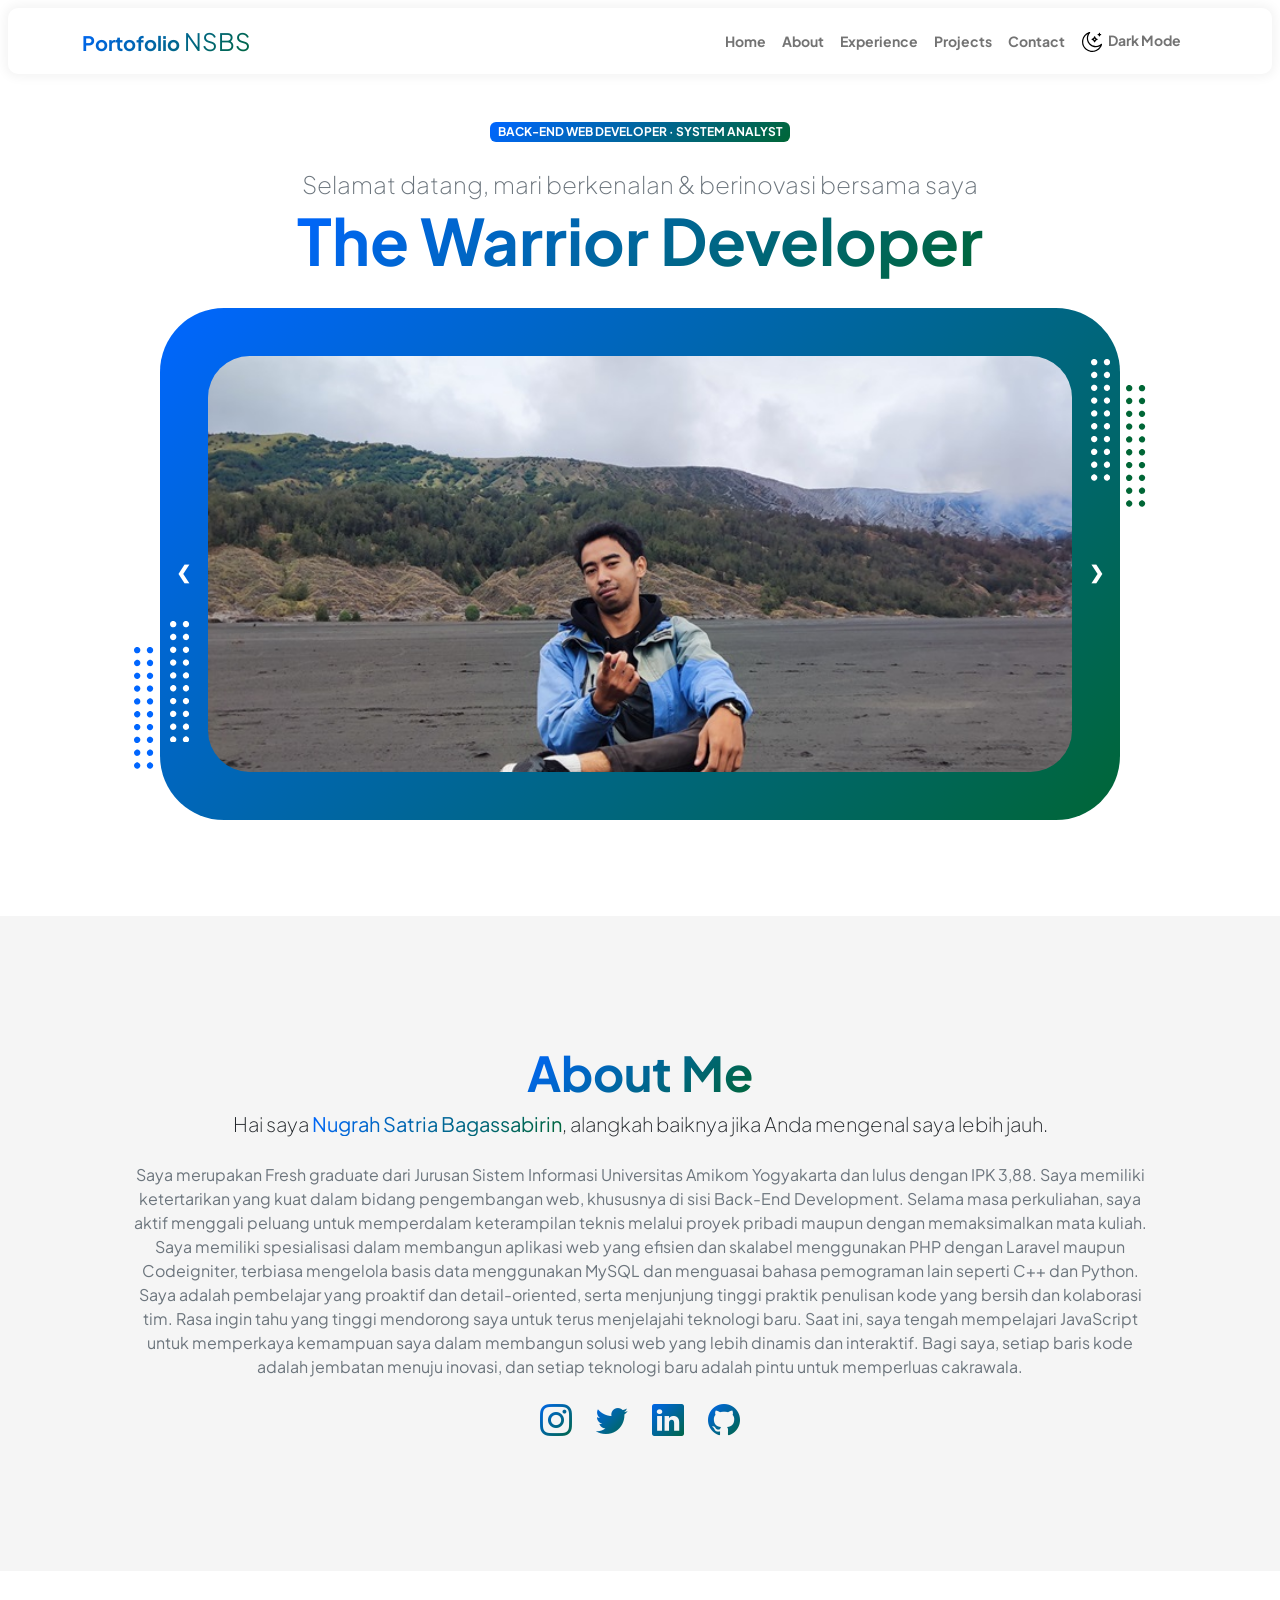
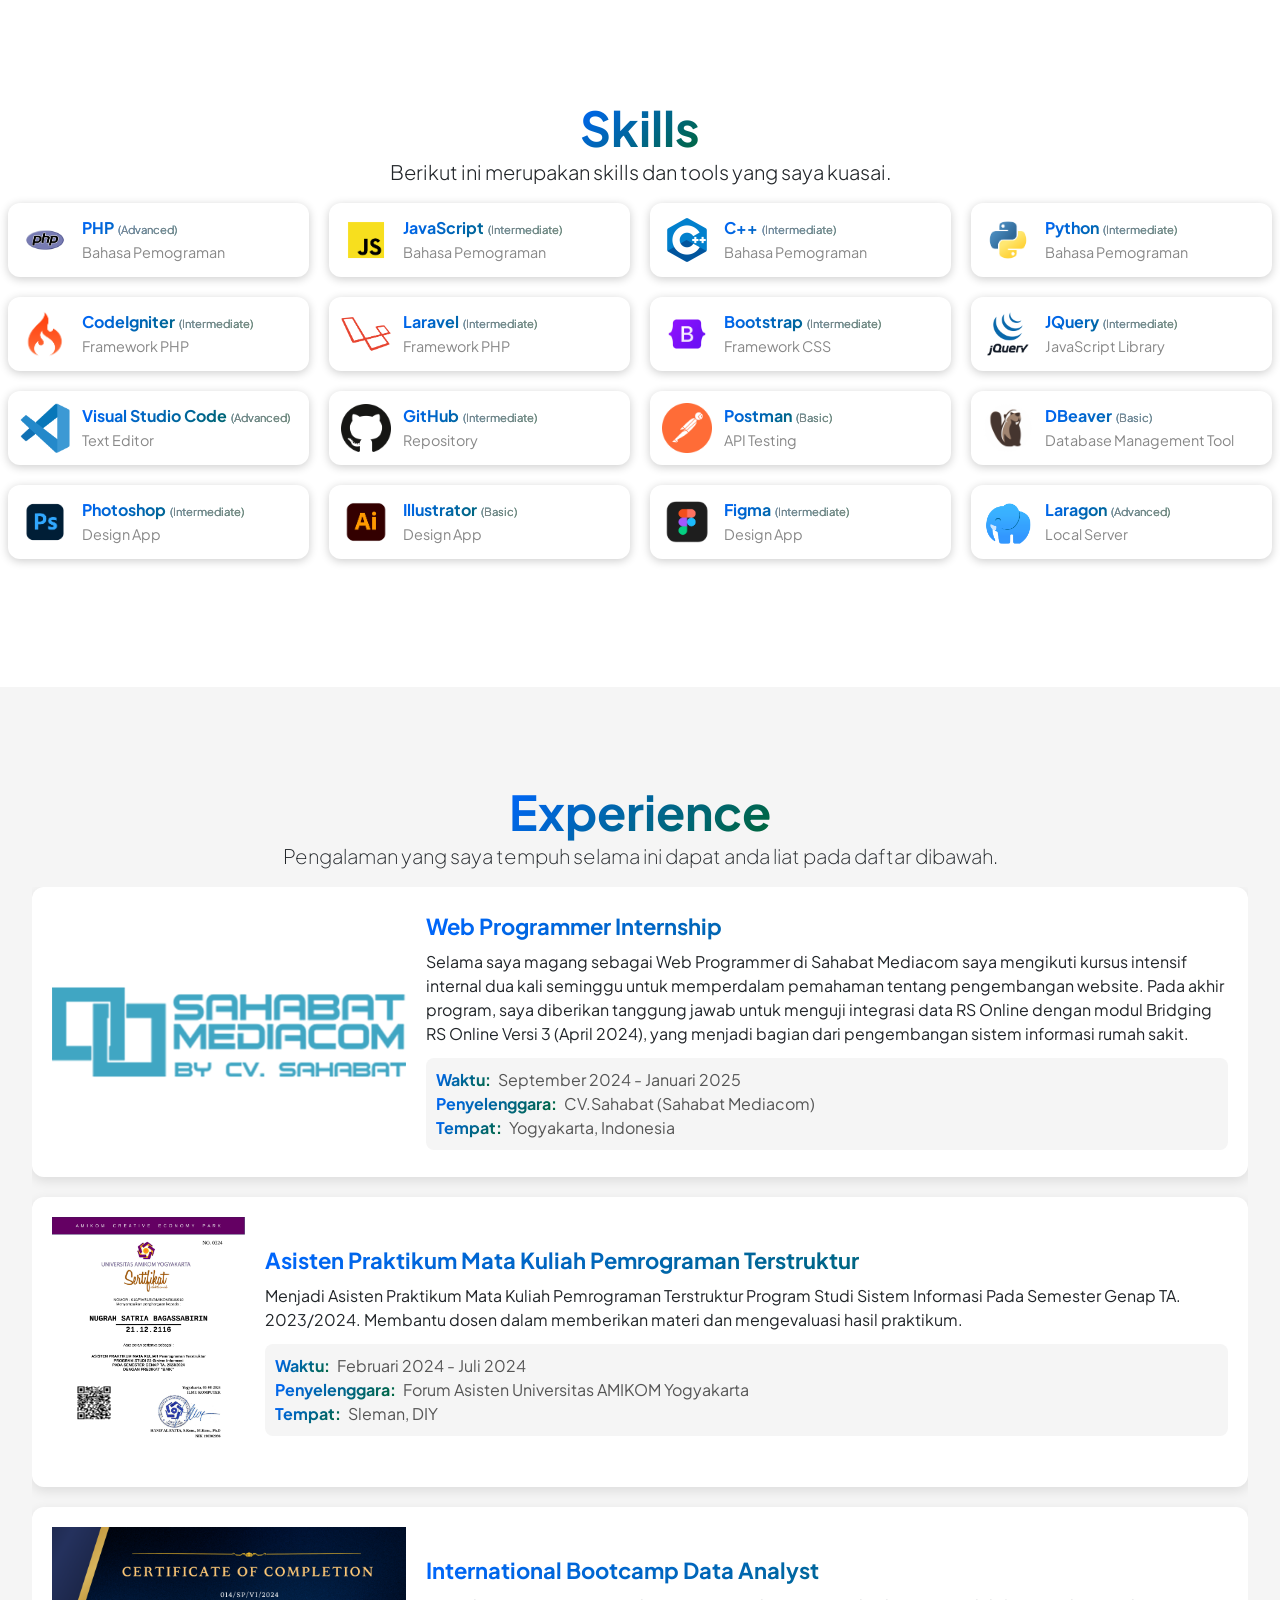
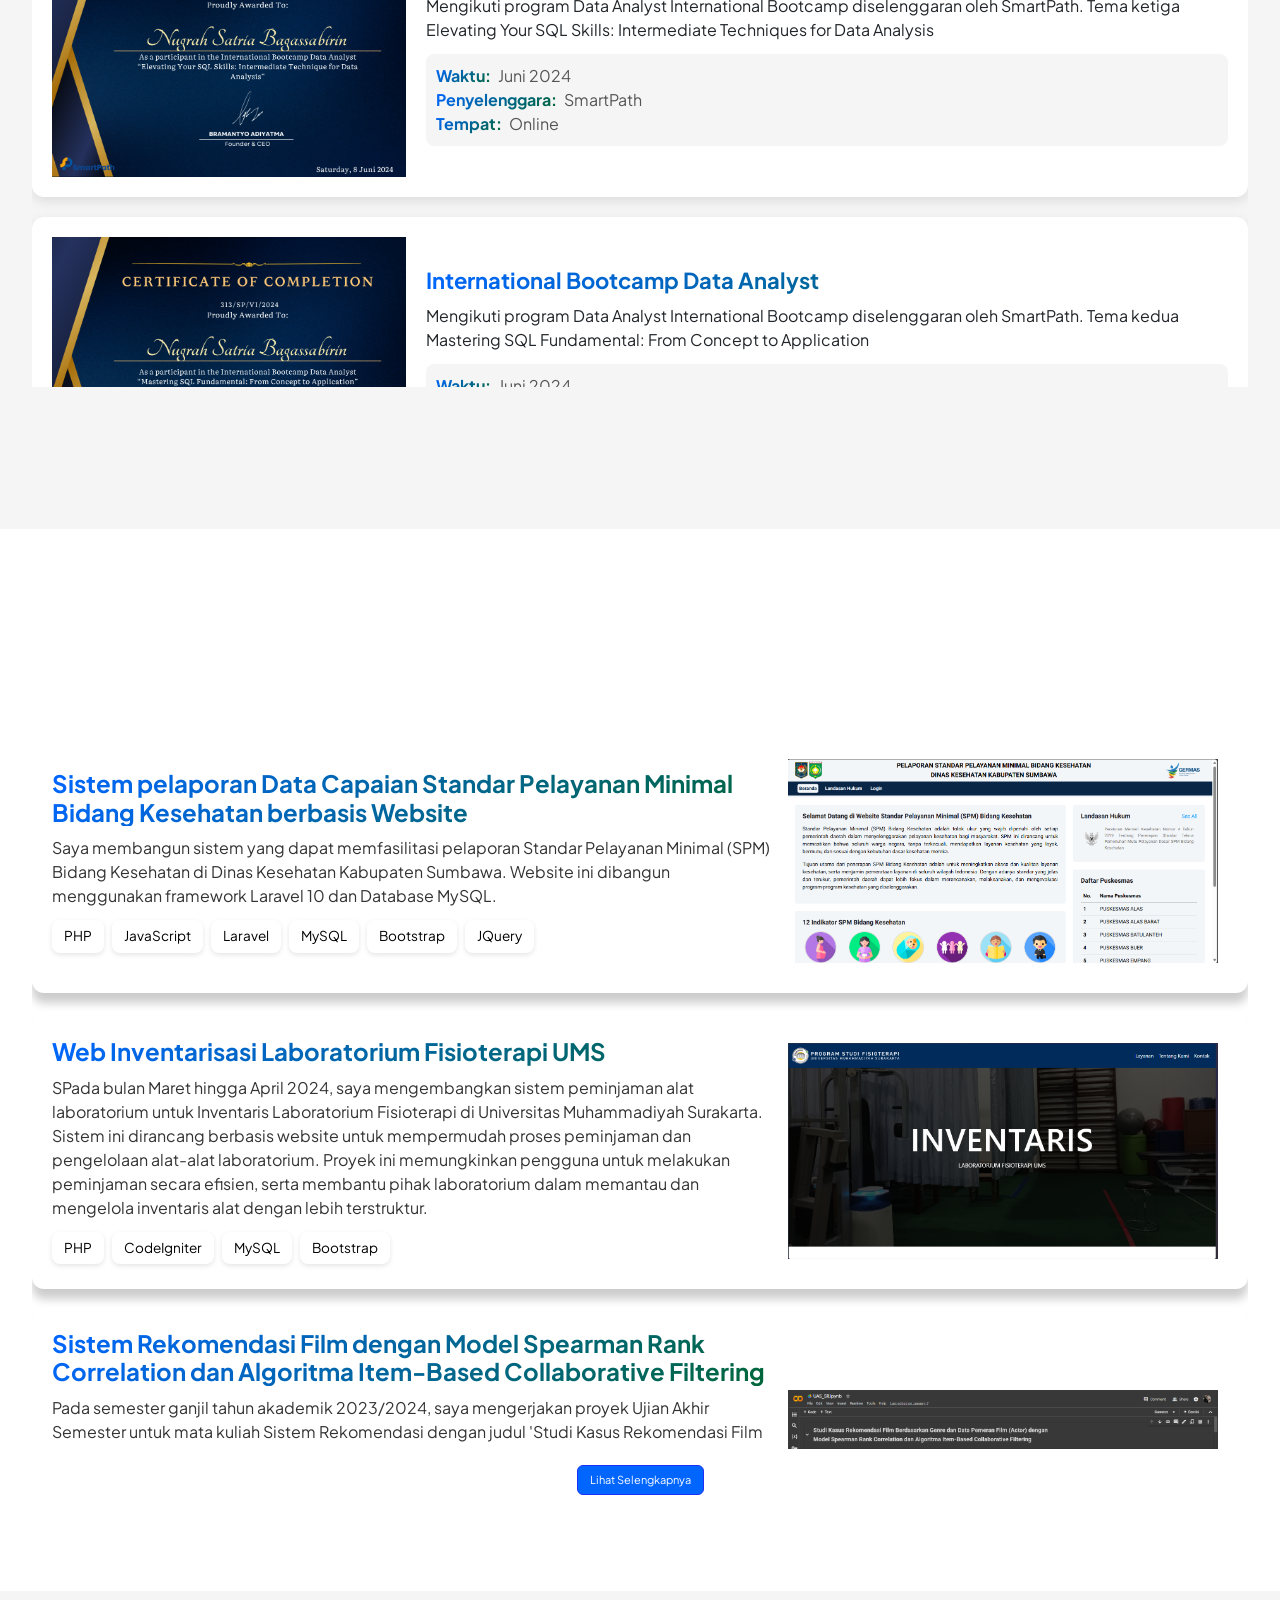
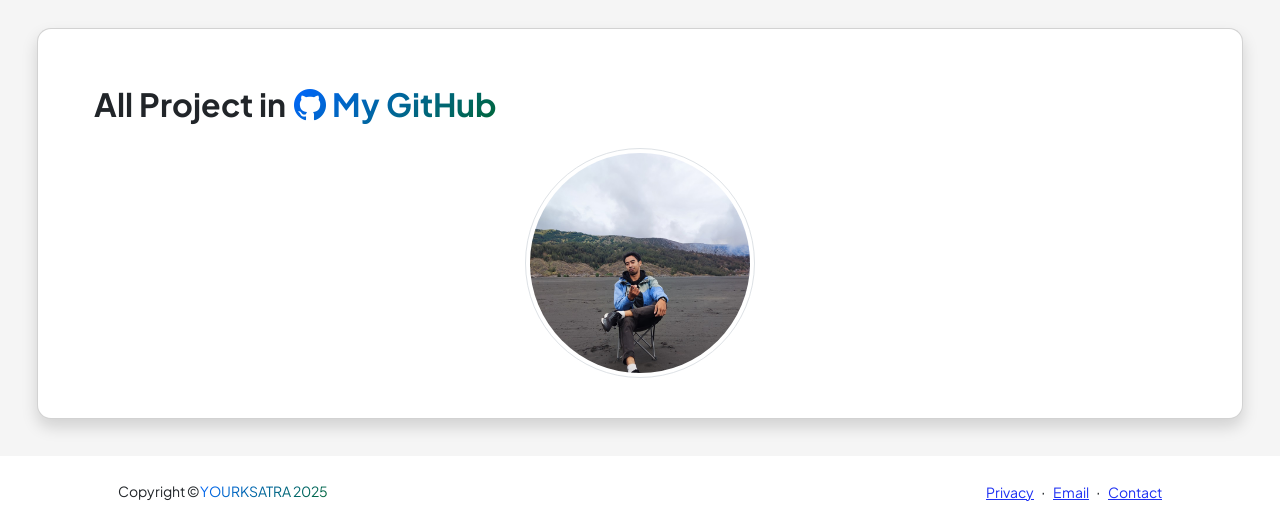
==== commit 37658aa6: "Update index.html" ====
--- a/index.html
+++ b/index.html
@@ -1,6 +1,5 @@
 <!DOCTYPE html>
 <html lang="en">
-
 <head>
     <meta charset="utf-8" />
     <meta name="viewport" content="width=device-width, initial-scale=1, shrink-to-fit=no" />
@@ -545,1083 +544,8 @@
     <!-- Core theme JS-->
     <script src="js/scripts.js"></script>
     <script src="js/scriptsData.js"></script>
+    <script src="js/scriptsMode.js"></script>
 </body>
 
 </html>
 
-=======
-<!DOCTYPE html>
-<html lang="en">
-
-<head>
-    <meta charset="utf-8" />
-    <meta name="viewport" content="width=device-width, initial-scale=1, shrink-to-fit=no" />
-    <title>Personal - Portofolio</title>
-    <!-- Favicon-->
-    <link rel="icon" type="image/x-icon" href="assets/favicon.png" />
-    <!-- Custom Google font-->
-    <link rel="preconnect" href="https://fonts.googleapis.com" />
-    <link rel="preconnect" href="https://fonts.gstatic.com" crossorigin />
-    <link
-        href="https://fonts.googleapis.com/css2?family=Plus+Jakarta+Sans:wght@100;200;300;400;500;600;700;800;900&amp;display=swap"
-        rel="stylesheet" />
-    <link href="https://cdn.jsdelivr.net/npm/bootstrap@5.3.3/dist/css/bootstrap.min.css" rel="stylesheet"
-        crossorigin="anonymous">
-    <!-- Bootstrap icons-->
-    <link href="https://cdn.jsdelivr.net/npm/bootstrap-icons@1.8.1/font/bootstrap-icons.css" rel="stylesheet" />
-    <!-- Core theme CSS (includes Bootstrap)-->
-    <link href="css/styles.css" rel="stylesheet" />
-</head>
-
-<body class="d-flex flex-column h-100" id="index">
-    <main class="flex-shrink-0">
-        <!-- Navigation-->
-        <nav class="navbar navbar-expand-lg navbar-light bg-white py-3">
-            <div class="container px-5">
-                <a class="navbar-brand text-gradient" href="index.html"><span class="fw-bolder text-primary">My Profile
-                        <span style="font-weight: lighter; font-size: larger;">NSBS</span> </span>
-                </a>
-                <button class="navbar-toggler" type="button" data-bs-toggle="collapse"
-                    data-bs-target="#navbarSupportedContent" aria-controls="navbarSupportedContent"
-                    aria-expanded="false" aria-label="Toggle navigation"><span
-                        class="navbar-toggler-icon"></span></button>
-                <div class="collapse navbar-collapse" id="navbarSupportedContent">
-                    <ul class="navbar-nav ms-auto mb-2 mb-lg-0 small fw-bolder">
-                        <li class="nav-item"><a class="nav-link" href="index.html">Home</a></li>
-                        <li class="nav-item"><a class="nav-link" href="#me">About</a></li>
-                        <li class="nav-item"><a class="nav-link" href="#resume">Resume</a></li>
-                        <li class="nav-item"><a class="nav-link" href="#projects">Projects</a></li>
-                    </ul>
-                </div>
-            </div>
-        </nav>
-        <!-- Header-->
-        <header class="py-5">
-            <div class="container px-5 pb-5">
-                <div class="row gx-5 align-items-center">
-                    <div class="col-xxl-5">
-                        <!-- Header text content-->
-                        <div class="text-center text-xxl-start">
-                            <div class="badge bg-gradient-primary-to-secondary text-white mb-4">
-                                <div class="text-uppercase">Data Analyst &middot; Web Development &middot;
-                                    Project Management</div>
-                            </div>
-                            <div class="fs-4 fw-light text-muted">Selamat datang, mari berkenalan & berinovasi bersama
-                                saya</div>
-                            <h1 class="display-3 fw-bolder mb-3"><span class="text-gradient d-inline">The Warrior
-                                    Developer</span></h1>
-                        </div>
-                    </div>
-                    <div class="col-xxl-7">
-                        <!-- Header profile picture-->
-                        <div class="d-flex justify-content-center mt-0 mt-xxl-0">
-                            <div class="profile bg-gradient-primary-to-secondary">
-                                <div class="slideshow-container">
-                                    <div class="mySlides">
-                                        <img src="assets/IMG_20230207_101952.jpg" class="profile-img">
-                                    </div>
-                                    <div class="mySlides">
-                                        <img src="assets/IMG-20240501-WA0015.jpg" class="profile-img">
-                                    </div>
-                                    <div class="mySlides">
-                                        <img src="assets/AsprakPT2223.JPG" class="profile-img">
-                                    </div>
-                                    <div class="mySlides">
-                                        <img src="assets/abc.jpg" class="profile-img">
-                                    </div>
-                                    <div class="mySlides">
-                                        <img src="assets/IMG_0242.JPG" class="profile-img">
-                                    </div>
-                                    <div class="mySlides">
-                                        <img src="assets/IMG-20240703-WA0003.jpg" class="profile-img">
-                                    </div>
-                                    <div class="mySlides">
-                                        <img src="assets/IMG-20240704-WA0015.jpg" class="profile-img">
-                                    </div>
-                                    <!-- Tambahkan lebih banyak slide jika diperlukan -->
-                                </div>
-                                <div class="dots-1">
-                                    <!-- SVG Dots-->
-                                    <svg version="1.1" xmlns="http://www.w3.org/2000/svg"
-                                        xmlns:xlink="http://www.w3.org/1999/xlink" x="0px" y="0px"
-                                        viewBox="0 0 191.6 1215.4" style="enable-background: new 0 0 191.6 1215.4"
-                                        xml:space="preserve">
-                                        <g transform="translate(0.000000,1280.000000) scale(0.100000,-0.100000)">
-                                            <path
-                                                d="M227.7,12788.6c-105-35-200-141-222-248c-43-206,163-412,369-369c155,32,275,190,260,339c-11,105-90,213-190,262        C383.7,12801.6,289.7,12808.6,227.7,12788.6z">
-                                            </path>
-                                            <path
-                                                d="M1507.7,12788.6c-151-50-253-216-222-362c25-119,136-230,254-255c194-41,395,142,375,339c-11,105-90,213-190,262        C1663.7,12801.6,1569.7,12808.6,1507.7,12788.6z">
-                                            </path>
-                                            <path
-                                                d="M227.7,11508.6c-105-35-200-141-222-248c-43-206,163-412,369-369c155,32,275,190,260,339c-11,105-90,213-190,262        C383.7,11521.6,289.7,11528.6,227.7,11508.6z">
-                                            </path>
-                                            <path
-                                                d="M1507.7,11508.6c-151-50-253-216-222-362c25-119,136-230,254-255c194-41,395,142,375,339c-11,105-90,213-190,262        C1663.7,11521.6,1569.7,11528.6,1507.7,11508.6z">
-                                            </path>
-                                            <path
-                                                d="M227.7,10228.6c-105-35-200-141-222-248c-43-206,163-412,369-369c155,32,275,190,260,339c-11,105-90,213-190,262        C383.7,10241.6,289.7,10248.6,227.7,10228.6z">
-                                            </path>
-                                            <path
-                                                d="M1507.7,10228.6c-105-35-200-141-222-248c-43-206,163-412,369-369c155,32,275,190,260,339c-11,105-90,213-190,262        C1663.7,10241.6,1569.7,10248.6,1507.7,10228.6z">
-                                            </path>
-                                            <path
-                                                d="M227.7,8948.6c-105-35-200-141-222-248c-43-206,163-412,369-369c155,32,275,190,260,339c-11,105-90,213-190,262        C383.7,8961.6,289.7,8968.6,227.7,8948.6z">
-                                            </path>
-                                            <path
-                                                d="M1507.7,8948.6c-105-35-200-141-222-248c-43-206,163-412,369-369c155,32,275,190,260,339c-11,105-90,213-190,262        C1663.7,8961.6,1569.7,8968.6,1507.7,8948.6z">
-                                            </path>
-                                            <path
-                                                d="M227.7,7668.6c-105-35-200-141-222-248c-43-206,163-412,369-369c155,32,275,190,260,339c-11,105-90,213-190,262        C383.7,7681.6,289.7,7688.6,227.7,7668.6z">
-                                            </path>
-                                            <path
-                                                d="M1507.7,7668.6c-105-35-200-141-222-248c-43-206,163-412,369-369c155,32,275,190,260,339c-11,105-90,213-190,262        C1663.7,7681.6,1569.7,7688.6,1507.7,7668.6z">
-                                            </path>
-                                            <path
-                                                d="M227.7,6388.6c-105-35-200-141-222-248c-43-206,163-412,369-369c155,32,275,190,260,339c-11,105-90,213-190,262        C383.7,6401.6,289.7,6408.6,227.7,6388.6z">
-                                            </path>
-                                            <path
-                                                d="M1507.7,6388.6c-105-35-200-141-222-248c-43-206,163-412,369-369c155,32,275,190,260,339c-11,105-90,213-190,262        C1663.7,6401.6,1569.7,6408.6,1507.7,6388.6z">
-                                            </path>
-                                            <path
-                                                d="M227.7,5108.6c-105-35-200-141-222-248c-43-206,163-412,369-369c155,32,275,190,260,339c-11,105-90,213-190,262        C383.7,5121.6,289.7,5128.6,227.7,5108.6z">
-                                            </path>
-                                            <path
-                                                d="M1507.7,5108.6c-105-35-200-141-222-248c-43-206,163-412,369-369c155,32,275,190,260,339c-11,105-90,213-190,262        C1663.7,5121.6,1569.7,5128.6,1507.7,5108.6z">
-                                            </path>
-                                            <path
-                                                d="M227.7,3828.6c-105-35-200-141-222-248c-43-206,163-412,369-369c155,32,275,190,260,339c-11,105-90,213-190,262        C383.7,3841.6,289.7,3848.6,227.7,3828.6z">
-                                            </path>
-                                            <path
-                                                d="M1507.7,3828.6c-105-35-200-141-222-248c-43-206,163-412,369-369c155,32,275,190,260,339c-11,105-90,213-190,262        C1663.7,3841.6,1569.7,3848.6,1507.7,3828.6z">
-                                            </path>
-                                            <path
-                                                d="M227.7,2548.6c-105-35-200-141-222-248c-43-206,163-412,369-369c155,32,275,190,260,339c-11,105-90,213-190,262        C383.7,2561.6,289.7,2568.6,227.7,2548.6z">
-                                            </path>
-                                            <path
-                                                d="M1507.7,2548.6c-105-35-200-141-222-248c-43-206,163-412,369-369c155,32,275,190,260,339c-11,105-90,213-190,262        C1663.7,2561.6,1569.7,2568.6,1507.7,2548.6z">
-                                            </path>
-                                            <path
-                                                d="M227.7,1268.6c-105-35-200-141-222-248c-43-206,163-412,369-369c155,32,275,190,260,339c-11,105-90,213-190,262        C383.7,1281.6,289.7,1288.6,227.7,1268.6z">
-                                            </path>
-                                            <path
-                                                d="M1507.7,1268.6c-105-35-200-141-222-248c-43-206,163-412,369-369c155,32,275,190,260,339c-11,105-90,213-190,262        C1663.7,1281.6,1569.7,1288.6,1507.7,1268.6z">
-                                            </path>
-                                        </g>
-                                    </svg>
-                                    <!-- END of SVG dots-->
-                                </div>
-                                <div class="dots-2">
-                                    <!-- SVG Dots-->
-                                    <svg version="1.1" xmlns="http://www.w3.org/2000/svg"
-                                        xmlns:xlink="http://www.w3.org/1999/xlink" x="0px" y="0px"
-                                        viewBox="0 0 191.6 1215.4" style="enable-background: new 0 0 191.6 1215.4"
-                                        xml:space="preserve">
-                                        <g transform="translate(0.000000,1280.000000) scale(0.100000,-0.100000)">
-                                            <path
-                                                d="M227.7,12788.6c-105-35-200-141-222-248c-43-206,163-412,369-369c155,32,275,190,260,339c-11,105-90,213-190,262        C383.7,12801.6,289.7,12808.6,227.7,12788.6z">
-                                            </path>
-                                            <path
-                                                d="M1507.7,12788.6c-151-50-253-216-222-362c25-119,136-230,254-255c194-41,395,142,375,339c-11,105-90,213-190,262        C1663.7,12801.6,1569.7,12808.6,1507.7,12788.6z">
-                                            </path>
-                                            <path
-                                                d="M227.7,11508.6c-105-35-200-141-222-248c-43-206,163-412,369-369c155,32,275,190,260,339c-11,105-90,213-190,262        C383.7,11521.6,289.7,11528.6,227.7,11508.6z">
-                                            </path>
-                                            <path
-                                                d="M1507.7,11508.6c-151-50-253-216-222-362c25-119,136-230,254-255c194-41,395,142,375,339c-11,105-90,213-190,262        C1663.7,11521.6,1569.7,11528.6,1507.7,11508.6z">
-                                            </path>
-                                            <path
-                                                d="M227.7,10228.6c-105-35-200-141-222-248c-43-206,163-412,369-369c155,32,275,190,260,339c-11,105-90,213-190,262        C383.7,10241.6,289.7,10248.6,227.7,10228.6z">
-                                            </path>
-                                            <path
-                                                d="M1507.7,10228.6c-105-35-200-141-222-248c-43-206,163-412,369-369c155,32,275,190,260,339c-11,105-90,213-190,262        C1663.7,10241.6,1569.7,10248.6,1507.7,10228.6z">
-                                            </path>
-                                            <path
-                                                d="M227.7,8948.6c-105-35-200-141-222-248c-43-206,163-412,369-369c155,32,275,190,260,339c-11,105-90,213-190,262        C383.7,8961.6,289.7,8968.6,227.7,8948.6z">
-                                            </path>
-                                            <path
-                                                d="M1507.7,8948.6c-105-35-200-141-222-248c-43-206,163-412,369-369c155,32,275,190,260,339c-11,105-90,213-190,262        C1663.7,8961.6,1569.7,8968.6,1507.7,8948.6z">
-                                            </path>
-                                            <path
-                                                d="M227.7,7668.6c-105-35-200-141-222-248c-43-206,163-412,369-369c155,32,275,190,260,339c-11,105-90,213-190,262        C383.7,7681.6,289.7,7688.6,227.7,7668.6z">
-                                            </path>
-                                            <path
-                                                d="M1507.7,7668.6c-105-35-200-141-222-248c-43-206,163-412,369-369c155,32,275,190,260,339c-11,105-90,213-190,262        C1663.7,7681.6,1569.7,7688.6,1507.7,7668.6z">
-                                            </path>
-                                            <path
-                                                d="M227.7,6388.6c-105-35-200-141-222-248c-43-206,163-412,369-369c155,32,275,190,260,339c-11,105-90,213-190,262        C383.7,6401.6,289.7,6408.6,227.7,6388.6z">
-                                            </path>
-                                            <path
-                                                d="M1507.7,6388.6c-105-35-200-141-222-248c-43-206,163-412,369-369c155,32,275,190,260,339c-11,105-90,213-190,262        C1663.7,6401.6,1569.7,6408.6,1507.7,6388.6z">
-                                            </path>
-                                            <path
-                                                d="M227.7,5108.6c-105-35-200-141-222-248c-43-206,163-412,369-369c155,32,275,190,260,339c-11,105-90,213-190,262        C383.7,5121.6,289.7,5128.6,227.7,5108.6z">
-                                            </path>
-                                            <path
-                                                d="M1507.7,5108.6c-105-35-200-141-222-248c-43-206,163-412,369-369c155,32,275,190,260,339c-11,105-90,213-190,262        C1663.7,5121.6,1569.7,5128.6,1507.7,5108.6z">
-                                            </path>
-                                            <path
-                                                d="M227.7,3828.6c-105-35-200-141-222-248c-43-206,163-412,369-369c155,32,275,190,260,339c-11,105-90,213-190,262        C383.7,3841.6,289.7,3848.6,227.7,3828.6z">
-                                            </path>
-                                            <path
-                                                d="M1507.7,3828.6c-105-35-200-141-222-248c-43-206,163-412,369-369c155,32,275,190,260,339c-11,105-90,213-190,262        C1663.7,3841.6,1569.7,3848.6,1507.7,3828.6z">
-                                            </path>
-                                            <path
-                                                d="M227.7,2548.6c-105-35-200-141-222-248c-43-206,163-412,369-369c155,32,275,190,260,339c-11,105-90,213-190,262        C383.7,2561.6,289.7,2568.6,227.7,2548.6z">
-                                            </path>
-                                            <path
-                                                d="M1507.7,2548.6c-105-35-200-141-222-248c-43-206,163-412,369-369c155,32,275,190,260,339c-11,105-90,213-190,262        C1663.7,2561.6,1569.7,2568.6,1507.7,2548.6z">
-                                            </path>
-                                            <path
-                                                d="M227.7,1268.6c-105-35-200-141-222-248c-43-206,163-412,369-369c155,32,275,190,260,339c-11,105-90,213-190,262        C383.7,1281.6,289.7,1288.6,227.7,1268.6z">
-                                            </path>
-                                            <path
-                                                d="M1507.7,1268.6c-105-35-200-141-222-248c-43-206,163-412,369-369c155,32,275,190,260,339c-11,105-90,213-190,262        C1663.7,1281.6,1569.7,1288.6,1507.7,1268.6z">
-                                            </path>
-                                        </g>
-                                    </svg>
-                                    <!-- END of SVG dots-->
-                                </div>
-                                <div class="dots-3">
-                                    <!-- SVG Dots-->
-                                    <svg version="1.1" xmlns="http://www.w3.org/2000/svg"
-                                        xmlns:xlink="http://www.w3.org/1999/xlink" x="0px" y="0px"
-                                        viewBox="0 0 191.6 1215.4" style="enable-background: new 0 0 191.6 1215.4"
-                                        xml:space="preserve">
-                                        <g transform="translate(0.000000,1280.000000) scale(0.100000,-0.100000)">
-                                            <path
-                                                d="M227.7,12788.6c-105-35-200-141-222-248c-43-206,163-412,369-369c155,32,275,190,260,339c-11,105-90,213-190,262        C383.7,12801.6,289.7,12808.6,227.7,12788.6z">
-                                            </path>
-                                            <path
-                                                d="M1507.7,12788.6c-151-50-253-216-222-362c25-119,136-230,254-255c194-41,395,142,375,339c-11,105-90,213-190,262        C1663.7,12801.6,1569.7,12808.6,1507.7,12788.6z">
-                                            </path>
-                                            <path
-                                                d="M227.7,11508.6c-105-35-200-141-222-248c-43-206,163-412,369-369c155,32,275,190,260,339c-11,105-90,213-190,262        C383.7,11521.6,289.7,11528.6,227.7,11508.6z">
-                                            </path>
-                                            <path
-                                                d="M1507.7,11508.6c-151-50-253-216-222-362c25-119,136-230,254-255c194-41,395,142,375,339c-11,105-90,213-190,262        C1663.7,11521.6,1569.7,11528.6,1507.7,11508.6z">
-                                            </path>
-                                            <path
-                                                d="M227.7,10228.6c-105-35-200-141-222-248c-43-206,163-412,369-369c155,32,275,190,260,339c-11,105-90,213-190,262        C383.7,10241.6,289.7,10248.6,227.7,10228.6z">
-                                            </path>
-                                            <path
-                                                d="M1507.7,10228.6c-105-35-200-141-222-248c-43-206,163-412,369-369c155,32,275,190,260,339c-11,105-90,213-190,262        C1663.7,10241.6,1569.7,10248.6,1507.7,10228.6z">
-                                            </path>
-                                            <path
-                                                d="M227.7,8948.6c-105-35-200-141-222-248c-43-206,163-412,369-369c155,32,275,190,260,339c-11,105-90,213-190,262        C383.7,8961.6,289.7,8968.6,227.7,8948.6z">
-                                            </path>
-                                            <path
-                                                d="M1507.7,8948.6c-105-35-200-141-222-248c-43-206,163-412,369-369c155,32,275,190,260,339c-11,105-90,213-190,262        C1663.7,8961.6,1569.7,8968.6,1507.7,8948.6z">
-                                            </path>
-                                            <path
-                                                d="M227.7,7668.6c-105-35-200-141-222-248c-43-206,163-412,369-369c155,32,275,190,260,339c-11,105-90,213-190,262        C383.7,7681.6,289.7,7688.6,227.7,7668.6z">
-                                            </path>
-                                            <path
-                                                d="M1507.7,7668.6c-105-35-200-141-222-248c-43-206,163-412,369-369c155,32,275,190,260,339c-11,105-90,213-190,262        C1663.7,7681.6,1569.7,7688.6,1507.7,7668.6z">
-                                            </path>
-                                            <path
-                                                d="M227.7,6388.6c-105-35-200-141-222-248c-43-206,163-412,369-369c155,32,275,190,260,339c-11,105-90,213-190,262        C383.7,6401.6,289.7,6408.6,227.7,6388.6z">
-                                            </path>
-                                            <path
-                                                d="M1507.7,6388.6c-105-35-200-141-222-248c-43-206,163-412,369-369c155,32,275,190,260,339c-11,105-90,213-190,262        C1663.7,6401.6,1569.7,6408.6,1507.7,6388.6z">
-                                            </path>
-                                            <path
-                                                d="M227.7,5108.6c-105-35-200-141-222-248c-43-206,163-412,369-369c155,32,275,190,260,339c-11,105-90,213-190,262        C383.7,5121.6,289.7,5128.6,227.7,5108.6z">
-                                            </path>
-                                            <path
-                                                d="M1507.7,5108.6c-105-35-200-141-222-248c-43-206,163-412,369-369c155,32,275,190,260,339c-11,105-90,213-190,262        C1663.7,5121.6,1569.7,5128.6,1507.7,5108.6z">
-                                            </path>
-                                            <path
-                                                d="M227.7,3828.6c-105-35-200-141-222-248c-43-206,163-412,369-369c155,32,275,190,260,339c-11,105-90,213-190,262        C383.7,3841.6,289.7,3848.6,227.7,3828.6z">
-                                            </path>
-                                            <path
-                                                d="M1507.7,3828.6c-105-35-200-141-222-248c-43-206,163-412,369-369c155,32,275,190,260,339c-11,105-90,213-190,262        C1663.7,3841.6,1569.7,3848.6,1507.7,3828.6z">
-                                            </path>
-                                            <path
-                                                d="M227.7,2548.6c-105-35-200-141-222-248c-43-206,163-412,369-369c155,32,275,190,260,339c-11,105-90,213-190,262        C383.7,2561.6,289.7,2568.6,227.7,2548.6z">
-                                            </path>
-                                            <path
-                                                d="M1507.7,2548.6c-105-35-200-141-222-248c-43-206,163-412,369-369c155,32,275,190,260,339c-11,105-90,213-190,262        C1663.7,2561.6,1569.7,2568.6,1507.7,2548.6z">
-                                            </path>
-                                            <path
-                                                d="M227.7,1268.6c-105-35-200-141-222-248c-43-206,163-412,369-369c155,32,275,190,260,339c-11,105-90,213-190,262        C383.7,1281.6,289.7,1288.6,227.7,1268.6z">
-                                            </path>
-                                            <path
-                                                d="M1507.7,1268.6c-105-35-200-141-222-248c-43-206,163-412,369-369c155,32,275,190,260,339c-11,105-90,213-190,262        C1663.7,1281.6,1569.7,1288.6,1507.7,1268.6z">
-                                            </path>
-                                        </g>
-                                    </svg>
-                                    <!-- END of SVG dots-->
-                                </div>
-                                <div class="dots-4">
-                                    <!-- SVG Dots-->
-                                    <svg version="1.1" xmlns="http://www.w3.org/2000/svg"
-                                        xmlns:xlink="http://www.w3.org/1999/xlink" x="0px" y="0px"
-                                        viewBox="0 0 191.6 1215.4" style="enable-background: new 0 0 191.6 1215.4"
-                                        xml:space="preserve">
-                                        <g transform="translate(0.000000,1280.000000) scale(0.100000,-0.100000)">
-                                            <path
-                                                d="M227.7,12788.6c-105-35-200-141-222-248c-43-206,163-412,369-369c155,32,275,190,260,339c-11,105-90,213-190,262        C383.7,12801.6,289.7,12808.6,227.7,12788.6z">
-                                            </path>
-                                            <path
-                                                d="M1507.7,12788.6c-151-50-253-216-222-362c25-119,136-230,254-255c194-41,395,142,375,339c-11,105-90,213-190,262        C1663.7,12801.6,1569.7,12808.6,1507.7,12788.6z">
-                                            </path>
-                                            <path
-                                                d="M227.7,11508.6c-105-35-200-141-222-248c-43-206,163-412,369-369c155,32,275,190,260,339c-11,105-90,213-190,262        C383.7,11521.6,289.7,11528.6,227.7,11508.6z">
-                                            </path>
-                                            <path
-                                                d="M1507.7,11508.6c-151-50-253-216-222-362c25-119,136-230,254-255c194-41,395,142,375,339c-11,105-90,213-190,262        C1663.7,11521.6,1569.7,11528.6,1507.7,11508.6z">
-                                            </path>
-                                            <path
-                                                d="M227.7,10228.6c-105-35-200-141-222-248c-43-206,163-412,369-369c155,32,275,190,260,339c-11,105-90,213-190,262        C383.7,10241.6,289.7,10248.6,227.7,10228.6z">
-                                            </path>
-                                            <path
-                                                d="M1507.7,10228.6c-105-35-200-141-222-248c-43-206,163-412,369-369c155,32,275,190,260,339c-11,105-90,213-190,262        C1663.7,10241.6,1569.7,10248.6,1507.7,10228.6z">
-                                            </path>
-                                            <path
-                                                d="M227.7,8948.6c-105-35-200-141-222-248c-43-206,163-412,369-369c155,32,275,190,260,339c-11,105-90,213-190,262        C383.7,8961.6,289.7,8968.6,227.7,8948.6z">
-                                            </path>
-                                            <path
-                                                d="M1507.7,8948.6c-105-35-200-141-222-248c-43-206,163-412,369-369c155,32,275,190,260,339c-11,105-90,213-190,262        C1663.7,8961.6,1569.7,8968.6,1507.7,8948.6z">
-                                            </path>
-                                            <path
-                                                d="M227.7,7668.6c-105-35-200-141-222-248c-43-206,163-412,369-369c155,32,275,190,260,339c-11,105-90,213-190,262        C383.7,7681.6,289.7,7688.6,227.7,7668.6z">
-                                            </path>
-                                            <path
-                                                d="M1507.7,7668.6c-105-35-200-141-222-248c-43-206,163-412,369-369c155,32,275,190,260,339c-11,105-90,213-190,262        C1663.7,7681.6,1569.7,7688.6,1507.7,7668.6z">
-                                            </path>
-                                            <path
-                                                d="M227.7,6388.6c-105-35-200-141-222-248c-43-206,163-412,369-369c155,32,275,190,260,339c-11,105-90,213-190,262        C383.7,6401.6,289.7,6408.6,227.7,6388.6z">
-                                            </path>
-                                            <path
-                                                d="M1507.7,6388.6c-105-35-200-141-222-248c-43-206,163-412,369-369c155,32,275,190,260,339c-11,105-90,213-190,262        C1663.7,6401.6,1569.7,6408.6,1507.7,6388.6z">
-                                            </path>
-                                            <path
-                                                d="M227.7,5108.6c-105-35-200-141-222-248c-43-206,163-412,369-369c155,32,275,190,260,339c-11,105-90,213-190,262        C383.7,5121.6,289.7,5128.6,227.7,5108.6z">
-                                            </path>
-                                            <path
-                                                d="M1507.7,5108.6c-105-35-200-141-222-248c-43-206,163-412,369-369c155,32,275,190,260,339c-11,105-90,213-190,262        C1663.7,5121.6,1569.7,5128.6,1507.7,5108.6z">
-                                            </path>
-                                            <path
-                                                d="M227.7,3828.6c-105-35-200-141-222-248c-43-206,163-412,369-369c155,32,275,190,260,339c-11,105-90,213-190,262        C383.7,3841.6,289.7,3848.6,227.7,3828.6z">
-                                            </path>
-                                            <path
-                                                d="M1507.7,3828.6c-105-35-200-141-222-248c-43-206,163-412,369-369c155,32,275,190,260,339c-11,105-90,213-190,262        C1663.7,3841.6,1569.7,3848.6,1507.7,3828.6z">
-                                            </path>
-                                            <path
-                                                d="M227.7,2548.6c-105-35-200-141-222-248c-43-206,163-412,369-369c155,32,275,190,260,339c-11,105-90,213-190,262        C383.7,2561.6,289.7,2568.6,227.7,2548.6z">
-                                            </path>
-                                            <path
-                                                d="M1507.7,2548.6c-105-35-200-141-222-248c-43-206,163-412,369-369c155,32,275,190,260,339c-11,105-90,213-190,262        C1663.7,2561.6,1569.7,2568.6,1507.7,2548.6z">
-                                            </path>
-                                            <path
-                                                d="M227.7,1268.6c-105-35-200-141-222-248c-43-206,163-412,369-369c155,32,275,190,260,339c-11,105-90,213-190,262        C383.7,1281.6,289.7,1288.6,227.7,1268.6z">
-                                            </path>
-                                            <path
-                                                d="M1507.7,1268.6c-105-35-200-141-222-248c-43-206,163-412,369-369c155,32,275,190,260,339c-11,105-90,213-190,262        C1663.7,1281.6,1569.7,1288.6,1507.7,1268.6z">
-                                            </path>
-                                        </g>
-                                    </svg>
-                                    <!-- END of SVG dots-->
-                                </div>
-                                <a class="prev" onclick="plusSlides(-1)">&#10094;</a>
-                                <a class="next" onclick="plusSlides(1)">&#10095;</a>
-                            </div>
-                        </div>
-                    </div>
-                </div>
-            </div>
-        </header>
-        <!-- About Section-->
-        <section class="bg-light py-5" id="me">
-            <div class="container px-5">
-                <div class="row gx-5 justify-content-center">
-                    <div class="col-xxl-8">
-                        <div class="text-center my-5">
-                            <h2 class="display-5 fw-bolder"><span class="text-gradient d-inline">About Me</span></h2>
-                            <p class="lead fw-light mb-4">Hai saya <span class="text-gradient fw-bolder">Nugrah Satria
-                                    Bagassabirin</span>, alangkah baiknya jika Anda mengenal saya lebih jauh.</p>
-                            <p class="text-muted">Saya adalah Mahasiswa Sistem Informasi di Universitas Amikom
-                                Yogyakarta. Setelah menyelesaikan enam semester kini saya bersiap untuk memasuki tahap
-                                berikutnya. Baik itu melanjutkan skripsi maupun mengambil kesempatan magang. Saya
-                                sangat tertarik pada Pengembangan Web, terutama Back-End Development. Saya aktif
-                                mengikuti berbagai program pelatihan dan memanfaatkan Ujian Akhir Semester untuk
-                                memperdalam keterampilan saya. Saya menguasai bahasa pemrograman PHP, Python, C++, serta
-                                ahli dalam menggunakan framework seperti CodeIgniter maupun Laravel, dan juga mengelola
-                                database menggunakan MySQL. Saya terdorong oleh minat yang mendalam untuk menciptakan
-                                solusi web yang efisien dan handal.</p>
-                            <div class="d-flex justify-content-center fs-2 gap-4">
-                                <a class="text-gradient" href="https://www.instagram.com/yourksatra"><i
-                                        class="bi bi-instagram"></i></a>
-                                <a class="text-gradient" href="https://x.com/satriabagass_"><i
-                                        class="bi bi-twitter"></i></a>
-                                <a class="text-gradient" href="www.linkedin.com/in/nugrahsatriabagassabirin"><i
-                                        class="bi bi-linkedin"></i></a>
-                                <a class="text-gradient" href="https://github.com/yourksatra"><i
-                                        class="bi bi-github"></i></a>
-                            </div>
-                        </div>
-                    </div>
-                </div>
-            </div>
-        </section>
-        <!-- Resume Content-->
-        <div class="container px-5 my-5 py-5" id="resume">
-            <div class="text-center mb-5">
-                <h1 class="display-5 fw-bolder mb-0"><span class="text-gradient d-inline">Resume</span></h1>
-            </div>
-            <div class="row gx-5 justify-content-center">
-                <div class="col-lg-11 col-xl-9 col-xxl-8">
-                    <!-- Experience Section-->
-                    <section>
-                        <div class="d-flex align-items-center justify-content-between mb-4">
-                            <h2 class="text-primary fw-bolder mb-0">Experience</h2>
-                            <a class="btn btn-primary resume px-4 py-3" href="assets/resume/NewCV.pdf" download>
-                                <div class="d-inline-block bi bi-download me-2"></div>
-                                Download Resume
-                            </a>
-                        </div>
-                        <div class="card shadow border-0 rounded-4 mb-5">
-                            <div class="card-body p-5">
-                                <div class="row align-items-center gx-5">
-                                    <div class="col text-center text-lg-start mb-4 mb-lg-0">
-                                        <a href="assets/SERTIP/KU.jpg" target="_blank">
-                                            <img src="assets/SERTIP/KU.jpg" alt="Experience Image"
-                                                class="img-fluid img-hover">
-                                        </a>
-                                    </div>
-                                    <div class="col-lg-8">
-                                        <div>Peserta Kuliah Umum Universitas AMIKOM Yogyakarta tahun 2021. Kuliah umum
-                                            bertujuan untuk memberikan wawasan dan motivasi kepada
-                                            mahasiswa baru mengenai kampus dan berbagai prestasinya.</div>
-                                        <br>
-                                        <div class="bg-light p-4 rounded-4">
-                                            <div class="text-primary fw-bolder mb-1">Juli 2021</div>
-                                            <span class="small text-muted">Universitas AMIKOM Yogyakarta</span><br>
-                                            <span class="small text-muted">Sleman, DIY</span>
-                                        </div>
-                                    </div>
-                                </div>
-                            </div>
-                        </div>
-                        <div class="card shadow border-0 rounded-4 mb-5">
-                            <div class="card-body p-5">
-                                <div class="row align-items-center gx-5">
-                                    <div class="col text-center text-lg-start mb-4 mb-lg-0">
-                                        <a href="assets/SERTIP/ITC21.jpg" target="_blank">
-                                            <img src="assets/SERTIP/ITC21.jpg" alt="Experience Image"
-                                                class="img-fluid img-hover">
-                                        </a>
-                                    </div>
-                                    <div class="col-lg-8">
-                                        <div>Mengikuti acara Introduction To Computer (ITC) pada tahun 2021 sebagai
-                                            peserta Computer Graphics.</div>
-                                        <br>
-                                        <div class="bg-light p-4 rounded-4">
-                                            <div class="text-primary fw-bolder mb-1">November 2021</div>
-                                            <span class="small fw-bolder">Introduction To Computer 2021</span><br>
-                                            <span class="small text-muted">Universitas AMIKOM Yogyakarta</span><br>
-                                            <span class="small text-muted">Sleman, DIY</span>
-                                        </div>
-                                    </div>
-                                </div>
-                            </div>
-                        </div>
-                        <div class="card shadow border-0 rounded-4 mb-5">
-                            <div class="card-body p-5">
-                                <div class="row align-items-center gx-5">
-                                    <div class="col text-center text-lg-start mb-4 mb-lg-0">
-                                        <a href="assets/SERTIP/AMCC2122.jpg" target="_blank">
-                                            <img src="assets/SERTIP/AMCC2122.jpg" alt="Experience Image"
-                                                class="img-fluid img-hover">
-                                        </a>
-                                    </div>
-                                    <div class="col-lg-8">
-                                        <div>Mengikuti program pelatihan member Amikom Computer Club pada tahun 2021
-                                            Divisi Web Programming.</div>
-                                        <br>
-                                        <div class="bg-light p-4 rounded-4">
-                                            <div class="text-primary fw-bolder mb-1">Januari 2022 - Juni 2022</div>
-                                            <span class="small fw-bolder">Pelatihan Member AMCC 2021/2022</span><br>
-                                            <span class="small text-muted">Amikom Computer Club</span><br>
-                                            <span class="small text-muted">Sleman, DIY</span>
-                                        </div>
-                                    </div>
-                                </div>
-                            </div>
-                        </div>
-                        <div class="card shadow border-0 rounded-4 mb-5">
-                            <div class="card-body p-5">
-                                <div class="row align-items-center gx-5">
-                                    <div class="col text-center text-lg-start mb-4 mb-lg-0">
-                                        <a href="assets/SERTIP/GEMASI2223.jpg" target="_blank">
-                                            <img src="assets/SERTIP/GEMASI2223.jpg" alt="Experience Image"
-                                                class="img-fluid img-hover">
-                                        </a>
-                                    </div>
-                                    <div class="col-lg-8">
-                                        <div>Mengikuti Gelar Karya Mahasiswa Sistem Informasi tahun 2022/2023 sebagai
-                                            non peserta.</div>
-                                        <br>
-                                        <div class="bg-light p-4 rounded-4">
-                                            <div class="text-primary fw-bolder mb-1">Februari 2023 - Maret 2023</div>
-                                            <span class="small fw-bolder">GEMASI 2022/2023 PRODI SISTEM INFORMASI
-                                                FAKULTAS ILMU KOMPUTER</span>
-                                            <br>
-                                            <span class="small text-muted">Universitas AMIKOM Yogyakarta</span><br>
-                                            <span class="small text-muted">Sleman, DIY</span>
-                                        </div>
-                                    </div>
-                                </div>
-                            </div>
-                        </div>
-                        <div class="card shadow border-0 rounded-4 mb-5">
-                            <div class="card-body p-5">
-                                <div class="row align-items-center gx-5">
-                                    <div class="col text-center text-lg-start mb-4 mb-lg-0">
-                                        <a href="assets/SERTIP/AsprakPT2223.jpg" target="_blank">
-                                            <img src="assets/SERTIP/AsprakPT2223.jpg" alt="Experience Image"
-                                                class="img-fluid img-hover">
-                                        </a>
-                                    </div>
-                                    <div class="col-lg-8">
-                                        <div>Menjadi Asisten Praktikum Mata Kuliah Pemrograman Terstruktur Program Studi
-                                            Sistem Informasi Pada Semester Genap TA. 2022/2023</div>
-                                        <br>
-                                        <div class="bg-light p-4 rounded-4">
-                                            <div class="text-primary fw-bolder mb-1">Maret 2023 - Juli 2023</div>
-                                            <span class="small text-muted">Forum Asisten Univesitas Amikom
-                                                Yogyakarta</span>
-                                            <br>
-                                            <span class="small text-muted">Sleman, DIY</span>
-                                        </div>
-                                    </div>
-                                </div>
-                            </div>
-                        </div>
-                        <div class="card shadow border-0 rounded-4 mb-5">
-                            <div class="card-body p-5">
-                                <div class="row align-items-center gx-5">
-                                    <div class="col text-center text-lg-start mb-4 mb-lg-0">
-                                        <a href="assets/SERTIP/Laravel.jpg" target="_blank">
-                                            <img src="assets/SERTIP/Laravel.jpg" alt="Experience Image"
-                                                class="img-fluid img-hover">
-                                        </a>
-                                    </div>
-                                    <div class="col-lg-8">
-                                        <div>Mengikuti program IFCAMP 2023 HIMA IF X Avip Syaifulloh sebagai peserta.
-                                            Acara berlangsung secara daring dengan Materi "Building Apps with Framework
-                                            Laravel"</div>
-                                        <br>
-                                        <div class="bg-light p-4 rounded-4">
-                                            <div class="text-primary fw-bolder mb-1">9 September 2023</div>
-                                            <span class="small fw-bolder">IFCAMP 2023 HIMA IF X Avip Syaifulloh</span>
-                                            <br>
-                                            <span class="small text-muted">Himpunan Mahasiswa S1-Informatika Universitas
-                                                TELKOM</span>
-                                        </div>
-                                    </div>
-                                </div>
-                            </div>
-                        </div>
-                        <div class="card shadow border-0 rounded-4 mb-5">
-                            <div class="card-body p-5">
-                                <div class="row align-items-center gx-5">
-                                    <div class="col text-center text-lg-start mb-4 mb-lg-0">
-                                        <a href="assets/SERTIP/AsprakSD2324.jpg" target="_blank">
-                                            <img src="assets/SERTIP/AsprakSD2324.jpg" alt="Experience Image"
-                                                class="img-fluid img-hover">
-                                        </a>
-                                    </div>
-                                    <div class="col-lg-8">
-                                        <div>Menjadi Asisten Praktikum Mata Kuliah Struktur Data Program Studi Sistem
-                                            Informasi Pada Semester Ganjil TA. 2023/2024</div>
-                                        <br>
-                                        <div class="bg-light p-4 rounded-4">
-                                            <div class="text-primary fw-bolder mb-1">September 2023 - Januari 2024</div>
-                                            <span class="small text-muted">Forum Asisten Univesitas Amikom
-                                                Yogyakarta</span>
-                                            <br>
-                                            <span class="small text-muted">Sleman, DIY</span>
-                                        </div>
-                                    </div>
-                                </div>
-                            </div>
-                        </div>
-                        <div class="card shadow border-0 rounded-4 mb-5">
-                            <div class="card-body p-5">
-                                <div class="row align-items-center gx-5">
-                                    <div class="col text-center text-lg-start mb-4 mb-lg-0">
-                                        <a href="assets/SERTIP/AsprakPT2324.jpg" target="_blank">
-                                            <img src="assets/SERTIP/AsprakPT2324.jpg" alt="Experience Image"
-                                                class="img-fluid img-hover">
-                                        </a>
-                                    </div>
-                                    <div class="col-lg-8">
-                                        <div>Menjadi Asisten Praktikum Mata Kuliah Pemrograman Terstruktur Program Studi
-                                            Sistem Informasi Pada Semester Genap TA. 2023/2024</div>
-                                        <br>
-                                        <div class="bg-light p-4 rounded-4">
-                                            <div class="text-primary fw-bolder mb-1">Februari 2024 - Juli 2024</div>
-                                            <span class="small text-muted">Forum Asisten Univesitas Amikom
-                                                Yogyakarta</span>
-                                            <br>
-                                            <span class="small text-muted">Sleman, DIY</span>
-                                        </div>
-                                    </div>
-                                </div>
-                            </div>
-                        </div>
-                        <div class="card shadow border-0 rounded-4 mb-5">
-                            <div class="card-body p-5">
-                                <div class="row align-items-center gx-5">
-                                    <div class="col text-center text-lg-start mb-4 mb-lg-0">
-                                        <a href="assets/SERTIP/DTanalis.png" target="_blank">
-                                            <img src="assets/SERTIP/DTanalis.png" alt="Experience Image"
-                                                class="img-fluid img-hover">
-                                        </a>
-                                    </div>
-                                    <div class="col-lg-8">
-                                        <div>Mengikuti program Data Analyst International Bootcamp diselenggaran oleh
-                                            SmartPath. Acara pertama bertema "Overview of Data Analysis, Career, and
-                                            Salary"</div>
-                                        <br>
-                                        <div class="bg-light p-4 rounded-4">
-                                            <div class="text-primary fw-bolder mb-1">25 Mei 2024</div>
-                                            <span class="small fw-bolder">Overview of Data Analysis, Career, and
-                                                Salary</span>
-                                            <br>
-                                            <span class="small text-muted">SmartPath</span>
-                                        </div>
-                                    </div>
-                                </div>
-                            </div>
-                        </div>
-                        <div class="card shadow border-0 rounded-4 mb-5">
-                            <div class="card-body p-5">
-                                <div class="row align-items-center gx-5">
-                                    <div class="col text-center text-lg-start mb-4 mb-lg-0">
-                                        <a href="assets/SERTIP/MSQL.png" target="_blank">
-                                            <img src="assets/SERTIP/MSQL.png" alt="Experience Image"
-                                                class="img-fluid img-hover">
-                                        </a>
-                                    </div>
-                                    <div class="col-lg-8">
-                                        <div>Mengikuti program Data Analyst International Bootcamp diselenggaran oleh
-                                            SmartPath. Tema kedua "Mastering SQL Fundamental: From Concept to
-                                            Application"</div>
-                                        <br>
-                                        <div class="bg-light p-4 rounded-4">
-                                            <div class="text-primary fw-bolder mb-1">2 Juni 2024</div>
-                                            <span class="small fw-bolder">Mastering Fundamental SQL: From Concept to
-                                                Application</span>
-                                            <br>
-                                            <span class="small text-muted">SmartPath</span>
-                                        </div>
-                                    </div>
-                                </div>
-                            </div>
-                        </div>
-                        <div class="card shadow border-0 rounded-4 mb-5">
-                            <div class="card-body p-5">
-                                <div class="row align-items-center gx-5">
-                                    <div class="col text-center text-lg-start mb-4 mb-lg-0">
-                                        <a href="assets/SERTIP/SQLSkill.png" target="_blank">
-                                            <img src="assets/SERTIP/SQLSkill.png" alt="Experience Image"
-                                                class="img-fluid img-hover">
-                                        </a>
-                                    </div>
-                                    <div class="col-lg-8">
-                                        <div>Mengikuti program Data Analyst International Bootcamp diselenggaran oleh
-                                            SmartPath. Tema ketiga "Elevating Your SQL Skills: Intermediate Techniques
-                                            for Data Analysis"</div>
-                                        <br>
-                                        <div class="bg-light p-4 rounded-4">
-                                            <div class="text-primary fw-bolder mb-1">8 Juni 2024</div>
-                                            <span class="small fw-bolder">Elevating Your SQL Skills: Intermediate
-                                                Techniques for Data Analysis</span>
-                                            <br>
-                                            <span class="small text-muted">SmartPath</span>
-                                        </div>
-                                    </div>
-                                </div>
-                            </div>
-                        </div>
-                    </section>
-                    <!-- Education Section-->
-                    <section>
-                        <h2 class="text-secondary fw-bolder mb-4">Education</h2>
-                        <!-- Education Card 2-->
-                        <div class="card shadow border-0 rounded-4 mb-5">
-                            <div class="card-body p-5">
-                                <div class="row align-items-center gx-5">
-                                    <div class="col text-center text-lg-start mb-4 mb-lg-0">
-                                        <div class="bg-light p-4 rounded-4">
-                                            <div class="text-secondary fw-bolder mb-2">September 2021 - Sekarang</div>
-                                            <div class="mb-2">
-                                                <div class="small fw-bolder">Universitas AMIKOM Yogyakarta</div>
-                                                <div class="small text-muted">Sleman, DIY</div>
-                                            </div>
-                                            <div class="fst-italic">
-                                                <div class="small text-muted">S1 - Sistem Informasi</div>
-                                                <div class="small text-muted">Fakultas Ilmu Komputer</div>
-                                            </div>
-                                        </div>
-                                    </div>
-                                    <div class="col-lg-6">
-                                        <div>Saat ini saya tengah menempuh pendidikan S1 di Universitas AMIKOM
-                                            Yogyakarta, jurusan Sistem Informasi sejak tahun 2021. Setelah
-                                            berhasil menyelesaikan semester 6 dengan IPK 3.87, serta menuntaskan seluruh
-                                            mata kuliah yang diperlukan, saya kini bersiap untuk memasuki tahap
-                                            berikutnya. Baik itu melanjutkan skripsi maupun mengambil kesempatan magang,
-                                            tujuan saya adalah untuk memperkaya pengalaman dan keterampilan praktis
-                                            sebelum mencapai kelulusan dan memulai karier profesional.</div>
-                                    </div>
-                                </div>
-                            </div>
-                        </div>
-                        <!-- Education Card 1-->
-                        <div class="card shadow border-0 rounded-4 mb-5">
-                            <div class="card-body p-5">
-                                <div class="row align-items-center gx-5">
-                                    <div class="col text-center text-lg-start mb-4 mb-lg-0">
-                                        <div class="bg-light p-4 rounded-4">
-                                            <div class="text-secondary fw-bolder mb-2">Juli 2018 - Juni 2021</div>
-                                            <div class="mb-2">
-                                                <div class="small fw-bolder">SMA NEGERI 1 SUMBAWA</div>
-                                                <div class="small text-muted">Sumbawa, NTB</div>
-                                            </div>
-                                            <div class="fst-italic">
-                                                <div class="small text-muted">Matematika dan</div>
-                                                <div class="small text-muted">Ilmu Pengetahuan Alam</div>
-                                            </div>
-                                        </div>
-                                    </div>
-                                    <div class="col-lg-6">
-                                        <div>Saya menempuh pendidikan menengah atas di SMAN 1 Sumbawa pada tahun
-                                            2018 hingga 2021, dengan mengambil jurusan MIPA. Selama masa studi, saya
-                                            berhasil meraih prestasi akademik yang baik, lulus dengan rata-rata
-                                            nilai 91,27.</div>
-                                    </div>
-                                </div>
-                            </div>
-                        </div>
-                    </section>
-                    <!-- Divider-->
-                    <div class="pb-5"></div>
-                    <!-- Skills Section-->
-                    <section>
-                        <!-- Skillset Card-->
-                        <div class="card shadow border-0 rounded-4 mb-5">
-                            <div class="card-body p-5">
-                                <!-- skills list-->
-                                <div class="mb-5">
-                                    <div class="d-flex align-items-center mb-4">
-                                        <div
-                                            class="feature bg-primary bg-gradient-primary-to-secondary text-white rounded-3 me-3">
-                                            <i class="bi bi-tools"></i>
-                                        </div>
-                                        <h3 class="fw-bolder mb-0"><span class="text-gradient d-inline">My
-                                                Skills</span></h3>
-                                    </div>
-                                    <div class="row row-cols-1 row-cols-md-3 mb-4">
-                                        <div class="col mb-4 mb-md-0">
-                                            <div class="d-flex align-items-center bg-light rounded-4 p-3 h-100">Project
-                                                Management</div>
-                                        </div>
-                                        <div class="col">
-                                            <div class="d-flex align-items-center bg-light rounded-4 p-3 h-100">Web
-                                                Development</div>
-                                        </div>
-                                        <div class="col mb-4 mb-md-0">
-                                            <div class="d-flex align-items-center bg-light rounded-4 p-3 h-100">
-                                                Data Analyst</div>
-                                        </div>
-                                    </div>
-                                    <div class="row row-cols-1 row-cols-md-3">
-                                        <div class="col mb-4 mb-md-0">
-                                            <div class="d-flex align-items-center bg-light rounded-4 p-3 h-100">
-                                                Proficient in Microsoft Office Suite</div>
-                                        </div>
-                                        <div class="col mb-4 mb-md-0">
-                                            <div class="d-flex align-items-center bg-light rounded-4 p-3 h-100">Skilled
-                                                in Adobe Photoshop & Illustrator</div>
-                                        </div>
-                                        <div class="col">
-                                            <div class="d-flex align-items-center bg-light rounded-4 p-3 h-100">
-                                                Experienced with AI Technology</div>
-                                        </div>
-                                    </div>
-                                </div>
-                                <!-- Languages list-->
-                                <div class="mb-5">
-                                    <div class="d-flex align-items-center mb-4">
-                                        <div
-                                            class="feature bg-primary bg-gradient-primary-to-secondary text-white rounded-3 me-3">
-                                            <i class="bi bi-code-slash"></i>
-                                        </div>
-                                        <h3 class="fw-bolder mb-0"><span class="text-gradient d-inline">Languages</span>
-                                        </h3>
-                                    </div>
-                                    <div class="row row-cols-1 row-cols-md-3 mb-4">
-                                        <div class="col mb-4 mb-md-0">
-                                            <div class="d-flex align-items-center bg-light rounded-4 p-3 h-100">HTML
-                                            </div>
-                                        </div>
-                                        <div class="col mb-4 mb-md-0">
-                                            <div class="d-flex align-items-center bg-light rounded-4 p-3 h-100">CSS
-                                            </div>
-                                        </div>
-                                        <div class="col">
-                                            <div class="d-flex align-items-center bg-light rounded-4 p-3 h-100">
-                                                JavaScript</div>
-                                        </div>
-                                    </div>
-                                    <div class="row row-cols-1 row-cols-md-3">
-                                        <div class="col mb-4 mb-md-0">
-                                            <div class="d-flex align-items-center bg-light rounded-4 p-3 h-100">Python
-                                            </div>
-                                        </div>
-                                        <div class="col mb-4 mb-md-0">
-                                            <div class="d-flex align-items-center bg-light rounded-4 p-3 h-100">PHP
-                                            </div>
-                                        </div>
-                                        <div class="col">
-                                            <div class="d-flex align-items-center bg-light rounded-4 p-3 h-100">C++
-                                            </div>
-                                        </div>
-                                    </div>
-                                </div>
-                                <!-- Other list-->
-                                <div class="mb-0">
-                                    <div class="d-flex align-items-center mb-4">
-                                        <div
-                                            class="feature bg-primary bg-gradient-primary-to-secondary text-white rounded-3 me-3">
-                                            <i class="bi bi-braces"></i>
-                                        </div>
-                                        <h3 class="fw-bolder mb-0"><span class="text-gradient d-inline">Other</span>
-                                        </h3>
-                                    </div>
-                                    <div class="row row-cols-1 row-cols-md-3 mb-4">
-                                        <div class="col mb-4 mb-md-0">
-                                            <div class="d-flex align-items-center bg-light rounded-4 p-3 h-100">Laravel
-                                                10
-                                            </div>
-                                        </div>
-                                        <div class="col mb-4 mb-md-0">
-                                            <div class="d-flex align-items-center bg-light rounded-4 p-3 h-100">Code
-                                                Igniter 3
-                                            </div>
-                                        </div>
-                                        <div class="col">
-                                            <div class="d-flex align-items-center bg-light rounded-4 p-3 h-100">
-                                                Bootstrap</div>
-                                        </div>
-                                    </div>
-                                    <div class="row row-cols-1 row-cols-md-3">
-                                        <div class="col mb-4 mb-md-0">
-                                            <div class="d-flex align-items-center bg-light rounded-4 p-3 h-100">jQuery
-                                            </div>
-                                        </div>
-                                        <div class="col mb-4 mb-md-0">
-                                            <div class="d-flex align-items-center bg-light rounded-4 p-3 h-100">MySQL
-                                            </div>
-                                        </div>
-                                    </div>
-                                </div>
-                            </div>
-                        </div>
-                    </section>
-                </div>
-            </div>
-        </div>
-        <!-- Projects Section-->
-        <section class="bg-light py-5" id="projects">
-            <div class="container px-5 mb-5">
-                <div class="text-center mb-5">
-                    <h1 class="display-5 fw-bolder mb-0"><span class="text-gradient d-inline">Projects</span></h1>
-                </div>
-                <div class="row gx-5 justify-content-center">
-                    <div class="col-lg-11 col-xl-11">
-                        <!-- Project Card 1 -->
-                        <div class="card overflow-hidden shadow rounded-4 border-0 mb-5" data-folder="project1"
-                            data-total-images="13">
-                            <div class="card-body p-0">
-                                <div class="d-flex align-items-center">
-                                    <div class="p-5">
-                                        <h2 class="fw-bolder">
-                                            Sistem pelaporan Data Capaian Standar Pelayanan Minimal Bidang Kesehatan
-                                            berbasis Website</h2>
-                                        <p>Membangun sistem yang dapat memfasilitasi pelaporan Standar Pelayanan Minimal
-                                            (SPM) Bidang Kesehatan studi kasus Dinas Kesehatan Kabupaten Sumbawa.
-                                            Website ini dibangun menggunakan framework Laravel 10 dan Databae MySQL.</p>
-                                    </div>
-                                    <img class="img-fluid img-hover pp" src="assets/project1/1.png"
-                                        alt="Project Image 1" onclick="openModal(this)" />
-                                </div>
-                            </div>
-                        </div>
-
-                        <!-- Project Card 2-->
-                        <div class="card overflow-hidden shadow rounded-4 border-0 mb-5" data-folder="project2"
-                            data-total-images="4">
-                            <div class="card-body p-0">
-                                <div class="d-flex align-items-center">
-                                    <div class="p-5">
-                                        <h2 class="fw-bolder">
-                                            Pengembangan Sistem Peminjaman Alat Laboratorium Fisoterapi</h2>
-                                        <p>Pada bulan Maret hingga April 2024, saya mengembangkan sistem peminjaman alat
-                                            laboratorium untuk Inventaris Laboratorium Fisioterapi di Universitas
-                                            Muhammadiyah Surakarta. Sistem ini dirancang berbasis website untuk
-                                            mempermudah proses peminjaman dan pengelolaan alat-alat laboratorium. Proyek
-                                            ini memungkinkan pengguna untuk melakukan peminjaman secara efisien, serta
-                                            membantu pihak laboratorium dalam memantau dan mengelola inventaris alat
-                                            dengan lebih terstruktur.</p>
-                                    </div>
-                                    <img class="img-fluid img-hover pp" src="assets/project2/1.png"
-                                        alt="Project Image 1" onclick="openModal(this)" />
-                                </div>
-                            </div>
-                        </div>
-
-                        <!-- Project Card 3-->
-                        <div class="card overflow-hidden shadow rounded-4 border-0 mb-5" data-folder="project3"
-                            data-total-images="5">
-                            <div class="card-body p-0">
-                                <div class="d-flex align-items-center">
-                                    <div class="p-5">
-                                        <h2 class="fw-bolder">
-                                            Ujian Akhir Semester Ganjil TA. 2023/2024 Matakuliah Sistem Rekomendasi</h2>
-                                        <p>Pada semester ganjil tahun akademik 2023/2024, saya mengerjakan proyek Ujian
-                                            Akhir Semester untuk mata kuliah Sistem Rekomendasi dengan judul "Studi
-                                            Kasus Rekomendasi Film Berdasarkan Genre dan Data Pemeran Film (Actor)
-                                            dengan Model Spearman Rank Correlation dan Algoritma Item-Based
-                                            Collaborative Filtering." Proyek ini dikembangkan menggunakan bahasa Python
-                                            dan memanfaatkan teknologi Google Colab. Dalam proyek ini, saya
-                                            mengimplementasikan model Spearman Rank Correlation dan algoritma Item-Based
-                                            Collaborative Filtering untuk membangun sistem rekomendasi film yang
-                                            mempertimbangkan preferensi genre dan aktor. Melalui proyek ini, saya
-                                            memperdalam pemahaman saya tentang teknik-teknik dalam sistem rekomendasi
-                                            dan penerapannya dalam dunia nyata.</p>
-                                    </div>
-                                    <img class="img-fluid img-hover pp" src="assets/project3/1.png"
-                                        alt="Project Image 1" onclick="openModal(this)" />
-                                </div>
-                            </div>
-                        </div>
-
-                        <!-- Project Card 4-->
-                        <div class="card overflow-hidden shadow rounded-4 border-0 mb-5" data-folder="project4"
-                            data-total-images="17">
-                            <div class="card-body p-0">
-                                <div class="d-flex align-items-center">
-                                    <div class="p-5">
-                                        <h2 class="fw-bolder">
-                                            FINAL PROJECT Sistem Infromasi Rekam Medis Berbasis Web, Matakuliah Digital
-                                            Bisnis</h2>
-                                        <p>Pada Ujian Akhir Semester Genap tahun akademik 2022/2023 untuk mata kuliah
-                                            Digital Bisnis, saya merancang dan mengembangkan sebuah website bernama
-                                            HealthyDoc menggunakan framework CodeIgniter 3. HealthyDoc adalah sebuah
-                                            platform Rekam Medis Elektronik yang dirancang sebagai fasilitas digital
-                                            untuk penyimpanan dan pengelolaan data kesehatan. Proyek ini bertujuan untuk
-                                            mempermudah akses dan manajemen informasi medis, sehingga dapat mendukung
-                                            efisiensi dalam dunia kesehatan. Melalui pengembangan ini, saya berhasil
-                                            mengintegrasikan pengetahuan teknis dengan kebutuhan bisnis digital yang
-                                            relevan di bidang kesehatan.</p>
-                                    </div>
-                                    <img class="img-fluid img-hover pp" src="assets/project4/1.png"
-                                        alt="Project Image 1" onclick="openModal(this)" />
-                                </div>
-                            </div>
-                        </div>
-
-                        <!-- Project Card 5-->
-                        <div class="card overflow-hidden shadow rounded-4 border-0 mb-5" data-folder="project5"
-                            data-total-images="11">
-                            <div class="card-body p-0">
-                                <div class="d-flex align-items-center">
-                                    <div class="p-5">
-                                        <h2 class="fw-bolder">
-                                            Program Kasir Rental atau Peminjaman Mobil. Menggunakan bahasa pemograman
-                                            C++</h2>
-                                        <p>Pada semester genap tahun akademik 2021/2022, saya mengembangkan sebuah
-                                            program kasir untuk rental mobil menggunakan bahasa pemrograman C++ sebagai
-                                            bagian dari Ujian Akhir Semester mata kuliah Pemrograman Terstruktur.
-                                            Melalui proyek ini, saya dapat mengaplikasikan konsep-konsep pemrograman
-                                            terstruktur yang telah dipelajari dan meningkatkan pemahaman saya dalam
-                                            membangun aplikasi berbasis C++.
-                                        </p>
-                                    </div>
-                                    <img class="img-fluid img-hover pp" src="assets/project5/1.png"
-                                        alt="Project Image 1" onclick="openModal(this)" />
-                                </div>
-                            </div>
-                        </div>
-
-                        <!-- Modal -->
-                        <div class="modal fade" id="projectModal" tabindex="-1" aria-labelledby="projectModalLabel"
-                            aria-hidden="true">
-                            <div class="modal-dialog modal-dialog-centered modal-lg">
-                                <div class="modal-content">
-                                    <div class="modal-header">
-                                        <h5 class="modal-title" id="projectModalLabel">Project Images</h5>
-                                        <button type="button" class="btn-close" data-bs-dismiss="modal"
-                                            aria-label="Close"></button>
-                                    </div>
-                                    <div class="modal-body">
-                                        <div id="modalCarousel" class="carousel slide carousel-fade"
-                                            data-bs-ride="carousel">
-                                            <div class="carousel-inner">
-                                                <!-- Modal slides akan di-insert secara dinamis -->
-                                            </div>
-                                            <button class="carousel-control-prev" type="button"
-                                                data-bs-target="#modalCarousel" data-bs-slide="prev">
-                                                <span class="carousel-control-prev-icon" aria-hidden="true"></span>
-                                                <span class="visually-hidden">Previous</span>
-                                            </button>
-                                            <button class="carousel-control-next" type="button"
-                                                data-bs-target="#modalCarousel" data-bs-slide="next">
-                                                <span class="carousel-control-next-icon" aria-hidden="true"></span>
-                                                <span class="visually-hidden">Next</span>
-                                            </button>
-                                        </div>
-                                    </div>
-                                    <div class="modal-footer d-flex justify-content-center">
-                                        <!-- Thumbnail akan di-insert secara dinamis -->
-                                    </div>
-                                </div>
-                            </div>
-                        </div>
-                    </div>
-                </div>
-            </div>
-        </section>
-    </main>
-
-    <button class="btn btn-primary back-to-top" id="backToTopBtn">↑</button>
-    <!-- Footer-->
-    <footer class="bg-white py-4 mt-auto">
-        <div class="container px-5">
-            <div class="row align-items-center justify-content-between flex-column flex-sm-row">
-                <div class="col-auto">
-                    <div class="small m-0">Copyright &copy; Your Website 2023</div>
-                </div>
-                <div class="col-auto">
-                    <a class="small" href="#!">Privacy</a>
-                    <span class="mx-1">&middot;</span>
-                    <a class="small" href="#!">Terms</a>
-                    <span class="mx-1">&middot;</span>
-                    <a class="small" href="#!">Contact</a>
-                </div>
-            </div>
-        </div>
-    </footer>
-    <!-- Bootstrap core JS-->
-    <script src="https://cdn.jsdelivr.net/npm/bootstrap@5.2.3/dist/js/bootstrap.bundle.min.js"></script>
-    <!-- Core theme JS-->
-    <script src="js/scripts.js"></script>
-    <script src="js/scriptsData.js"></script>
-    <script src="js/scriptsMode.js"></script>
-</body>
-
-</html>
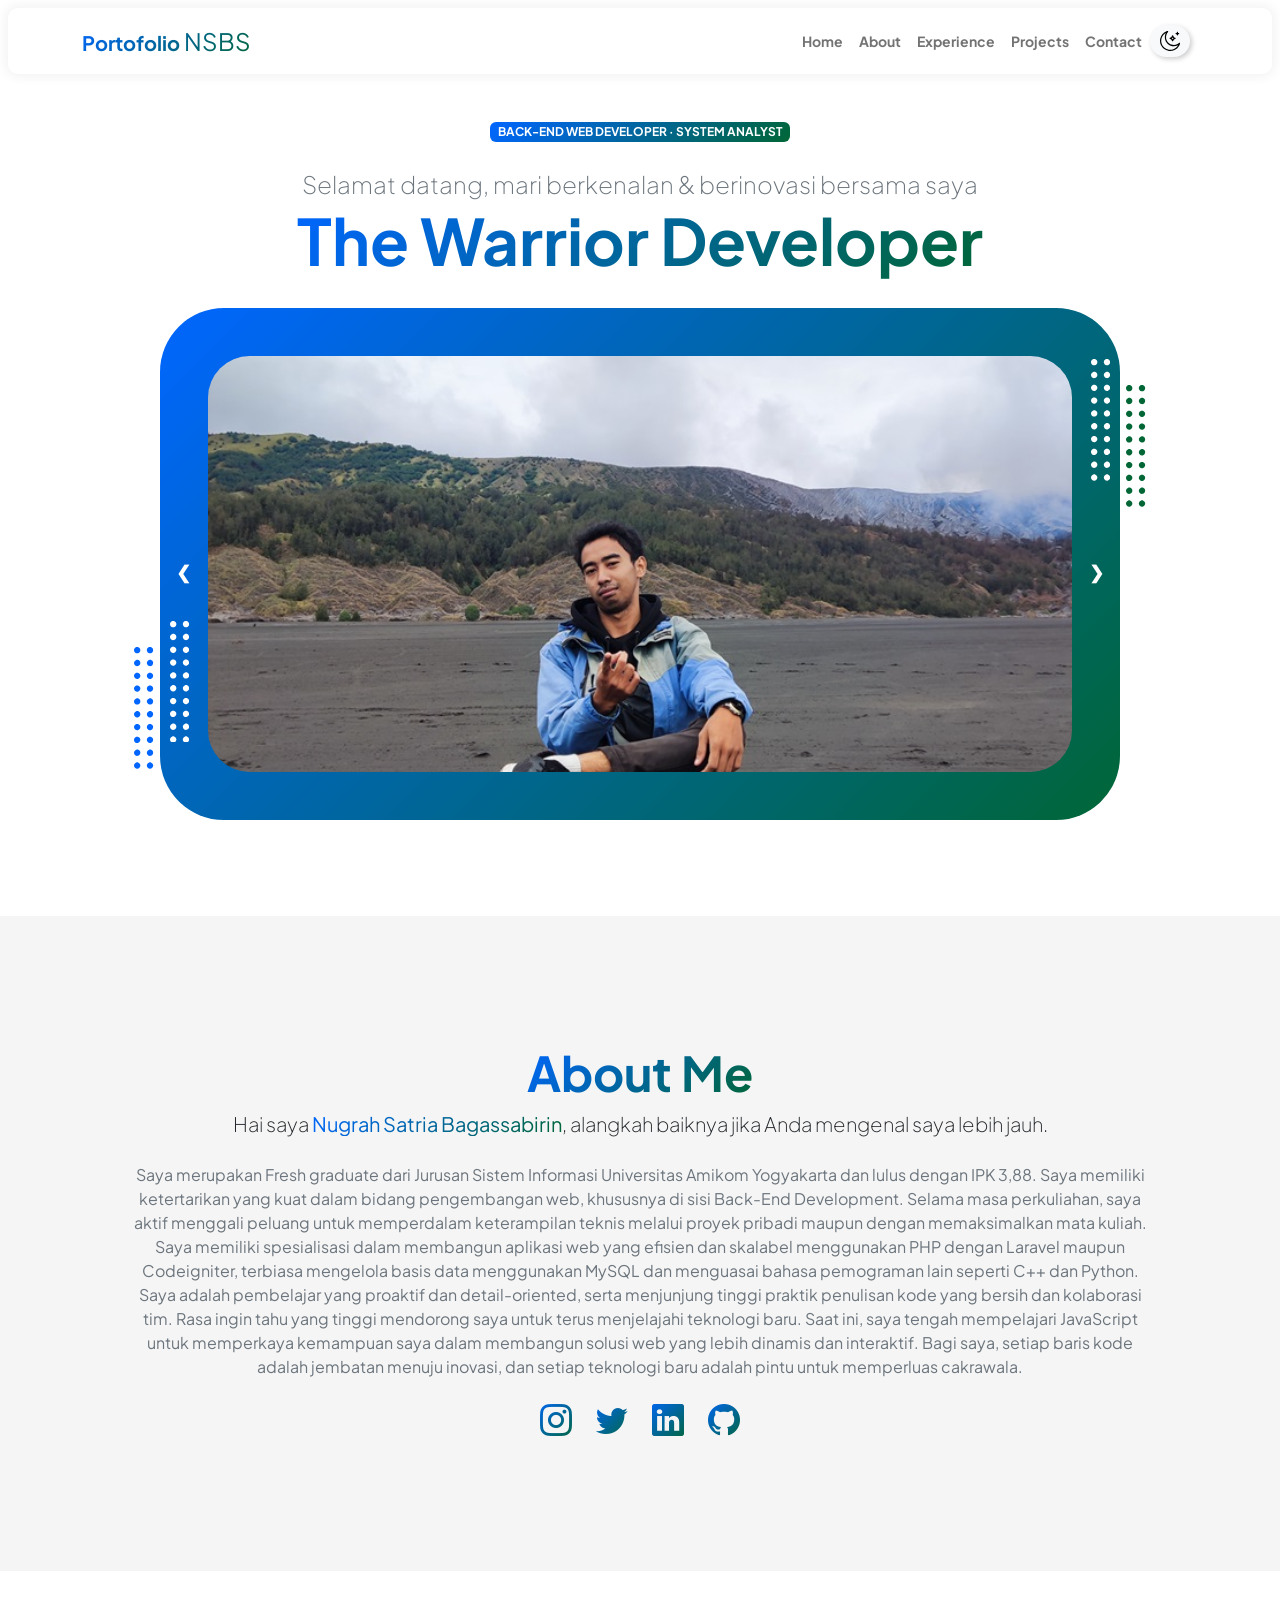
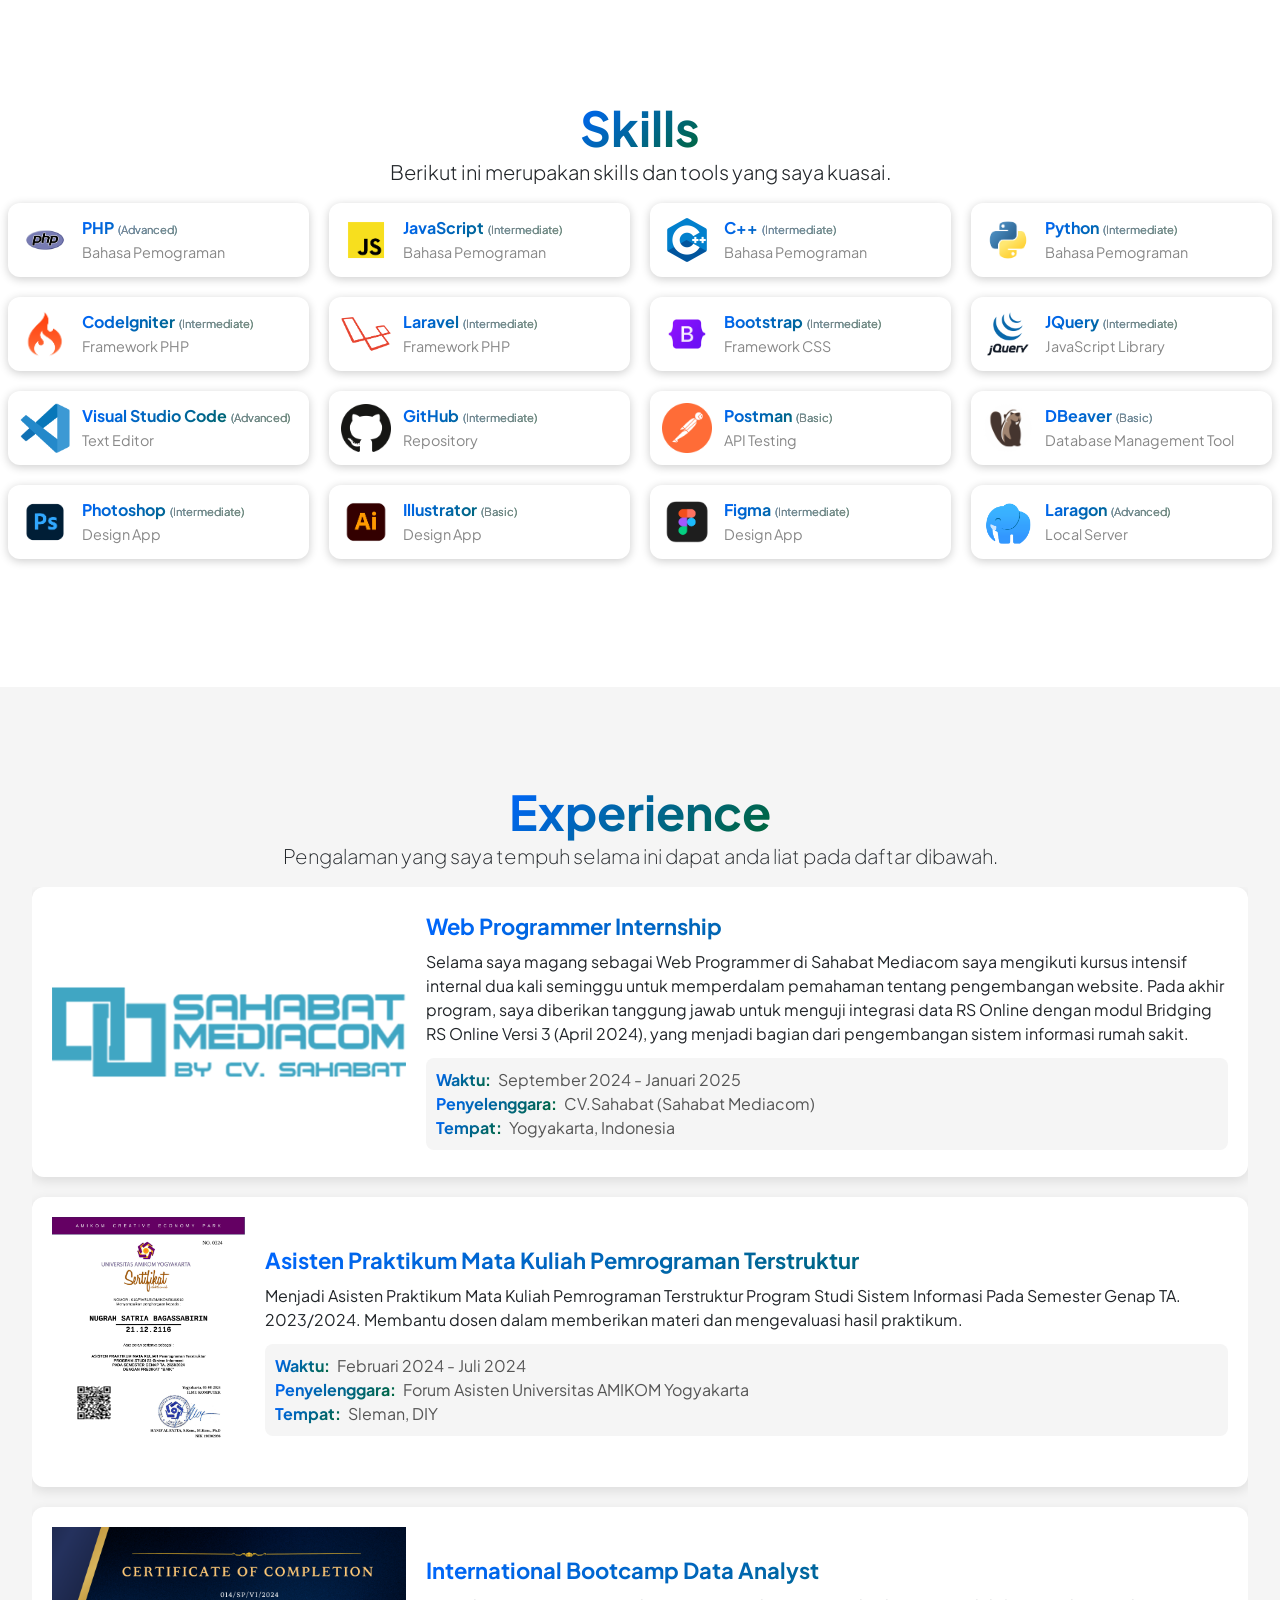
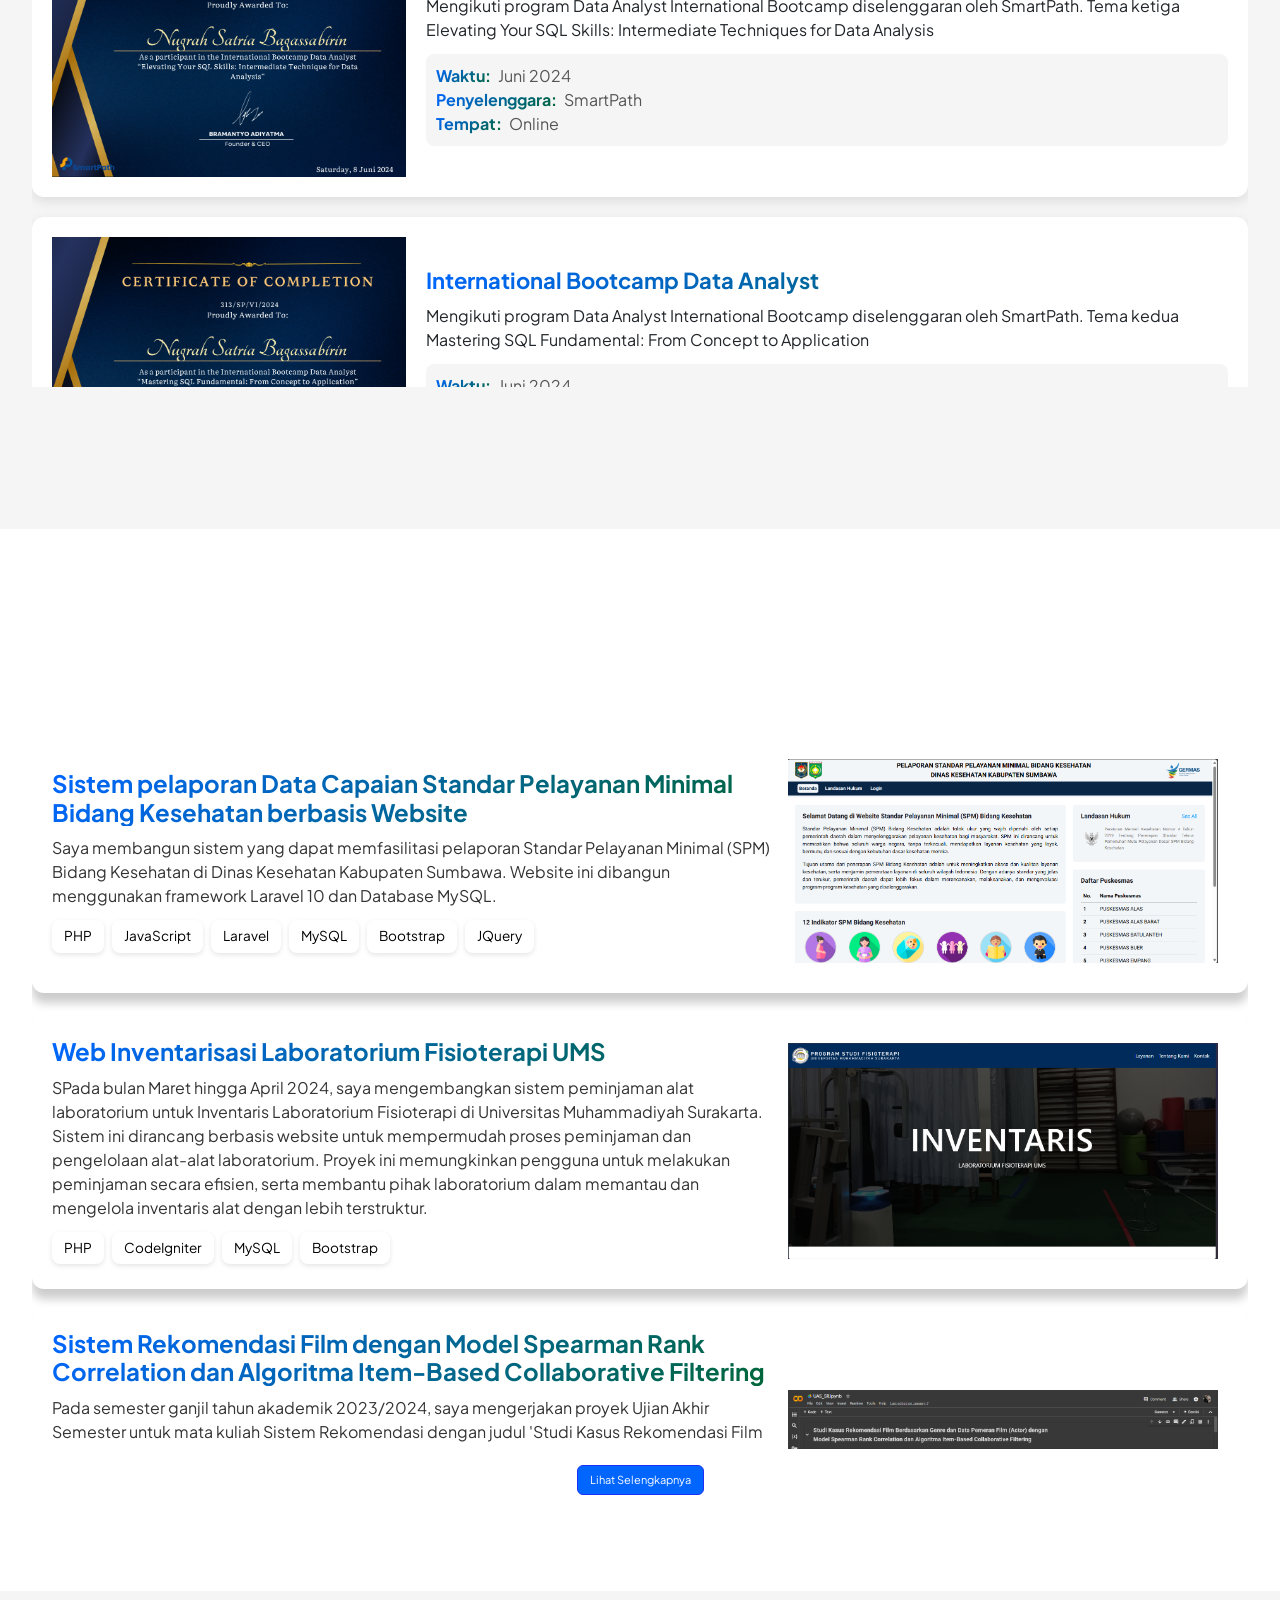
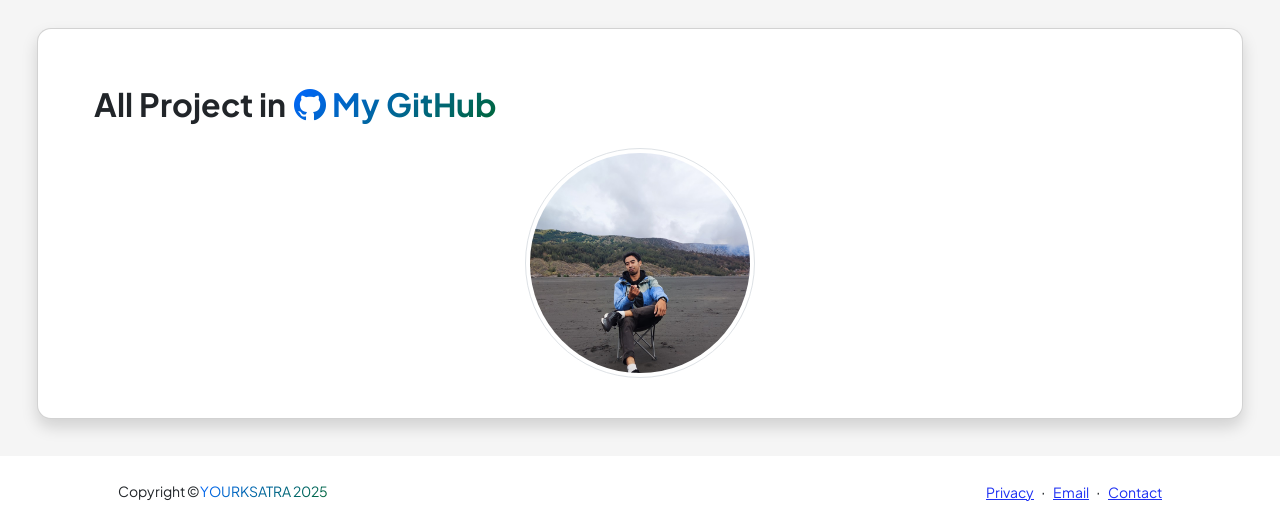
==== commit 198bf3a9: "Update Part" ====
--- a/index.html
+++ b/index.html
@@ -1,5 +1,6 @@
 <!DOCTYPE html>
 <html lang="en">
+
 <head>
     <meta charset="utf-8" />
     <meta name="viewport" content="width=device-width, initial-scale=1, shrink-to-fit=no" />
@@ -41,10 +42,12 @@
                         <li class="nav-item"><a class="nav-link" href="#experience">Experience</a></li>
                         <li class="nav-item"><a class="nav-link" href="#projects">Projects</a></li>
                         <li class="nav-item"><a class="nav-link" href="#contact">Contact</a></li>
-                        <button id="darkModeToggle" class="btn btn-sm nav-link me-2">
-                            <img id="toggleIcon" src="assets/moon.svg" alt="Toggle Dark Mode" width="20">
-                            <span class="ms-1">Dark Mode</span>
-                        </button>
+                        <li class="nav-item">
+                            <button id="darkModeToggle" class="btn btn-sm nav-link me-2">
+                                <img id="toggleIcon" src="assets/moon.svg" alt="Toggle Dark Mode" width="20">
+                                <span id="toggleText" class="ms-1">...</span>
+                            </button>
+                        </li>
                     </ul>
                 </div>
             </div>
@@ -55,7 +58,7 @@
                     <div class="col-xxl-5">
                         <!-- Header text content-->
                         <div class="text-center text-xxl-start">
-                            <div class="animate-slide-up badge bg-gradient-primary-to-secondary text-white mb-4">
+                            <div class="animate-slide-up badge bg-gradient-primary-to-secondary mb-4">
                                 <div class="text-uppercase">Back-End Web Developer &middot; System Analyst</div>
                             </div>
                             <div class="animate-slide-up fs-4 fw-light text-muted">Selamat datang, mari berkenalan &
@@ -547,5 +550,4 @@
     <script src="js/scriptsMode.js"></script>
 </body>
 
-</html>
-
+</html>
--- a/css/custom.css
+++ b/css/custom.css
@@ -40,6 +40,38 @@
     border-radius: 0;
 }
 
+#darkModeToggle {
+    border: none;
+    border-radius: 50px;
+    padding: 6px 10px;
+    display: flex;
+    align-items: center;
+    gap: 5px;
+    font-size: 0.85rem;
+    background-color: var(--bs-light);
+    box-shadow: 2px 2px 5px rgba(0, 0, 0, 0.2),
+        -2px -2px 5px rgba(255, 255, 255, 0.7);
+    transition: all 0.2s ease-in-out;
+}
+
+body.light-mode #darkModeToggle {
+    background-color: var(--bs-light);
+    color: #333;
+    box-shadow: 2px 2px 5px rgba(0, 0, 0, 0.2),
+        -2px -2px 5px rgba(255, 255, 255, 0.7);
+}
+
+body.dark-mode #darkModeToggle {
+    background-color: var(--bs-dark);
+    color: #eee;
+    box-shadow: inset 2px 2px 5px rgba(0, 0, 0, 0.6),
+        inset -2px -2px 5px rgba(255, 255, 255, 0.05);
+}
+
+#darkModeToggle img {
+    display: block;
+}
+
 main .home {
     margin-top: 70px;
 }
@@ -94,9 +126,6 @@
     font-size: 1rem;
     font-weight: bold;
     margin: 0;
-    background: -webkit-linear-gradient(315deg, #0066ff 0%, #006636 100%);
-    -webkit-background-clip: text;
-    -webkit-text-fill-color: transparent;
 }
 
 .skill-name .skill-level {
@@ -341,7 +370,24 @@
     align-items: center;
 }
 
+@media (min-width: 992px) {
+    #darkModeToggle span {
+        display: none;
+    }
+}
+
 @media (max-width: 576px) {
+    #darkModeToggle {
+        border-radius: 8px;
+        /* Lebih kotak biar rapi di list */
+        width: 100%;
+        justify-content: flex-start;
+    }
+
+    #darkModeToggle span {
+        display: inline;
+    }
+
     .about-section {
         padding-inline: 1rem;
         padding-block: 6rem;
--- a/css/dark.css
+++ b/css/dark.css
@@ -54,6 +54,7 @@
 .navbar-light .navbar-toggler-icon {
     background-image: url("data:image/svg+xml;charset=utf8,%3Csvg viewBox='0 0 30 30' xmlns='http://www.w3.org/2000/svg'%3E%3Cpath stroke='rgba%280,0,0,0.7%29' stroke-width='2' stroke-linecap='round' stroke-miterlimit='10' d='M4 7h22M4 15h22M4 23h22'/%3E%3C/svg%3E");
 }
+
 .navbar-dark .navbar-toggler-icon {
     background-image: url("data:image/svg+xml;charset=utf8,%3Csvg viewBox='0 0 30 30' xmlns='http://www.w3.org/2000/svg'%3E%3Cpath stroke='rgba%28255,255,255,0.85%29' stroke-width='2' stroke-linecap='round' stroke-miterlimit='10' d='M4 7h22M4 15h22M4 23h22'/%3E%3C/svg%3E");
 }
@@ -97,9 +98,9 @@
 }
 
 .dark-mode .text-gradient {
-  background: -webkit-linear-gradient(315deg, #3399ff 0%, #33cc99 100%);
-  -webkit-background-clip: text;
-  -webkit-text-fill-color: transparent;
+    background: -webkit-linear-gradient(315deg, #3399ff 0%, #33cc99 100%);
+    -webkit-background-clip: text;
+    -webkit-text-fill-color: transparent;
 }
 
 /* Card */
@@ -116,7 +117,7 @@
     background-color: #2a2a2a;
 }
 
-.dark-mode #exprModal .modal-body, 
+.dark-mode #exprModal .modal-body,
 .dark-mode #projectModal .modal-header,
 .dark-mode #projectModal .modal-body,
 .dark-mode #projectModal .modal-footer {
@@ -135,4 +136,4 @@
 .dark-mode input::placeholder,
 .dark-mode textarea::placeholder {
     color: #999999 !important;
-}
+}
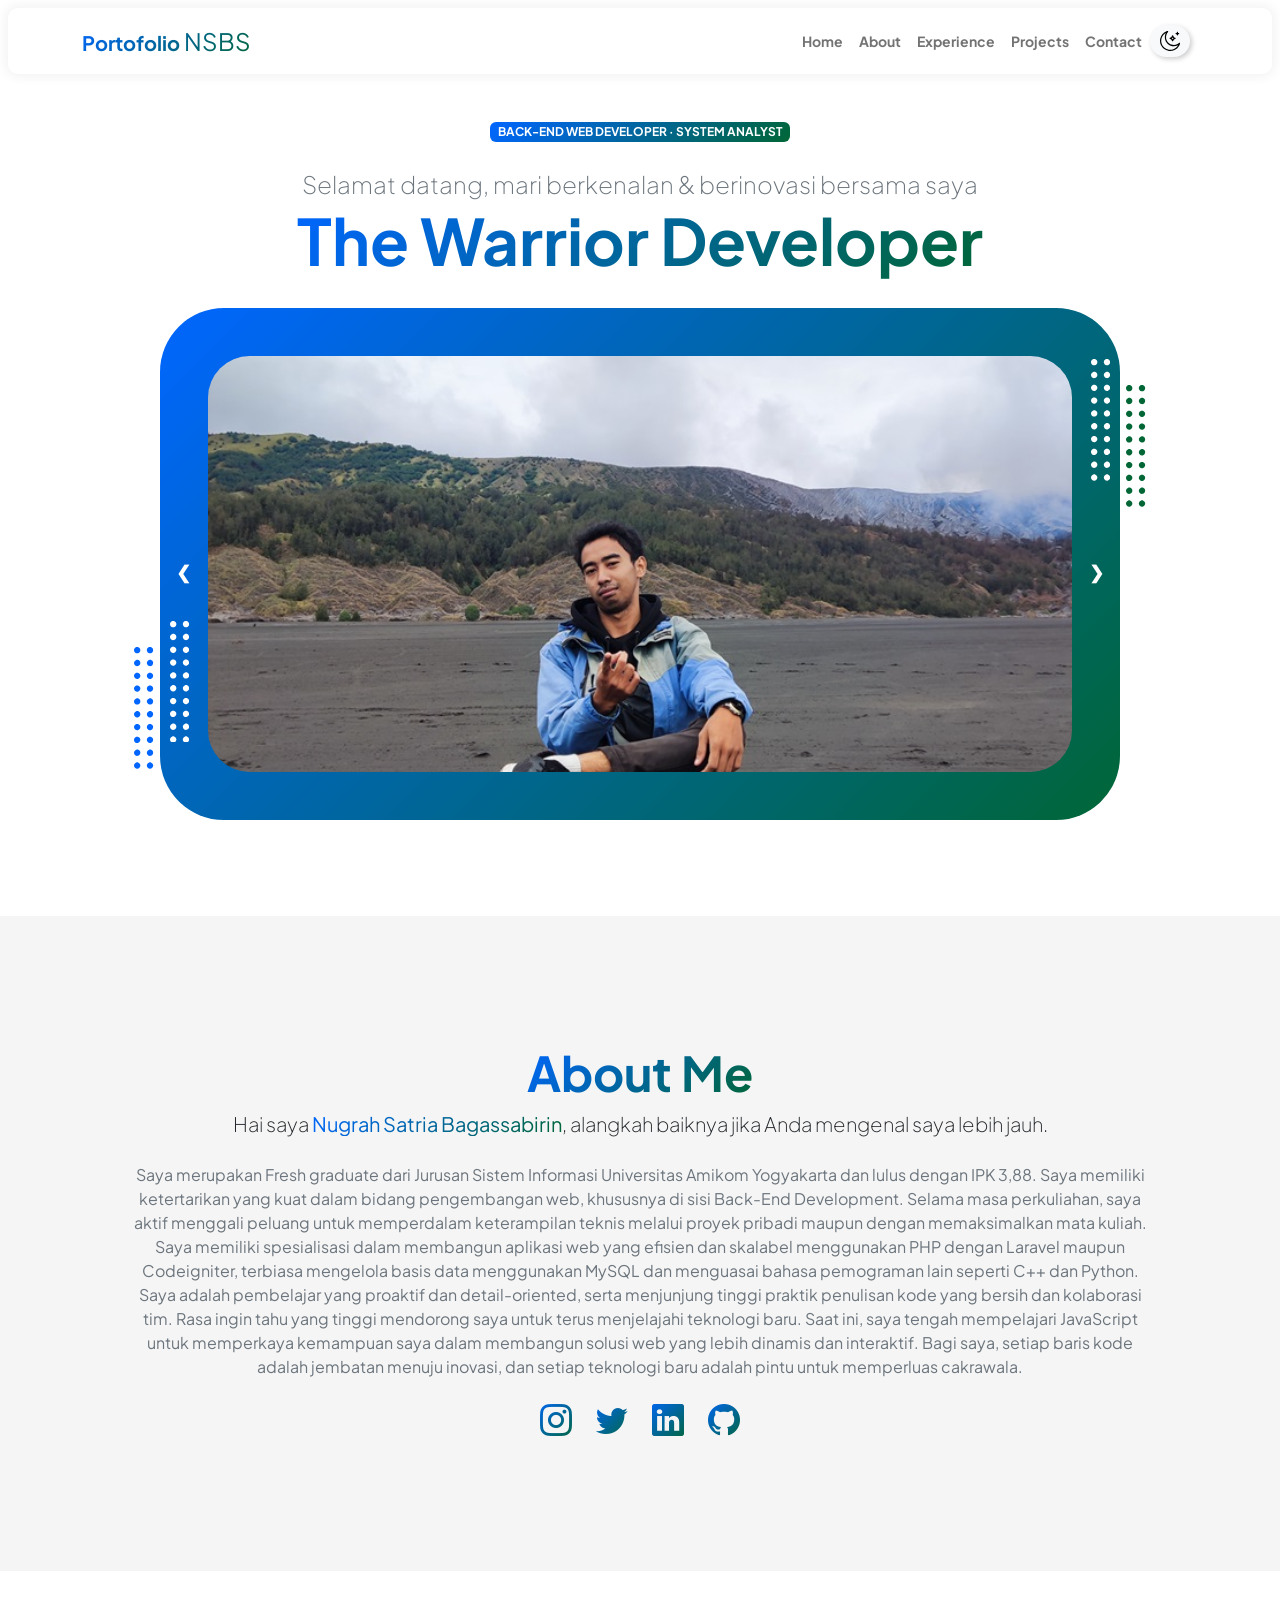
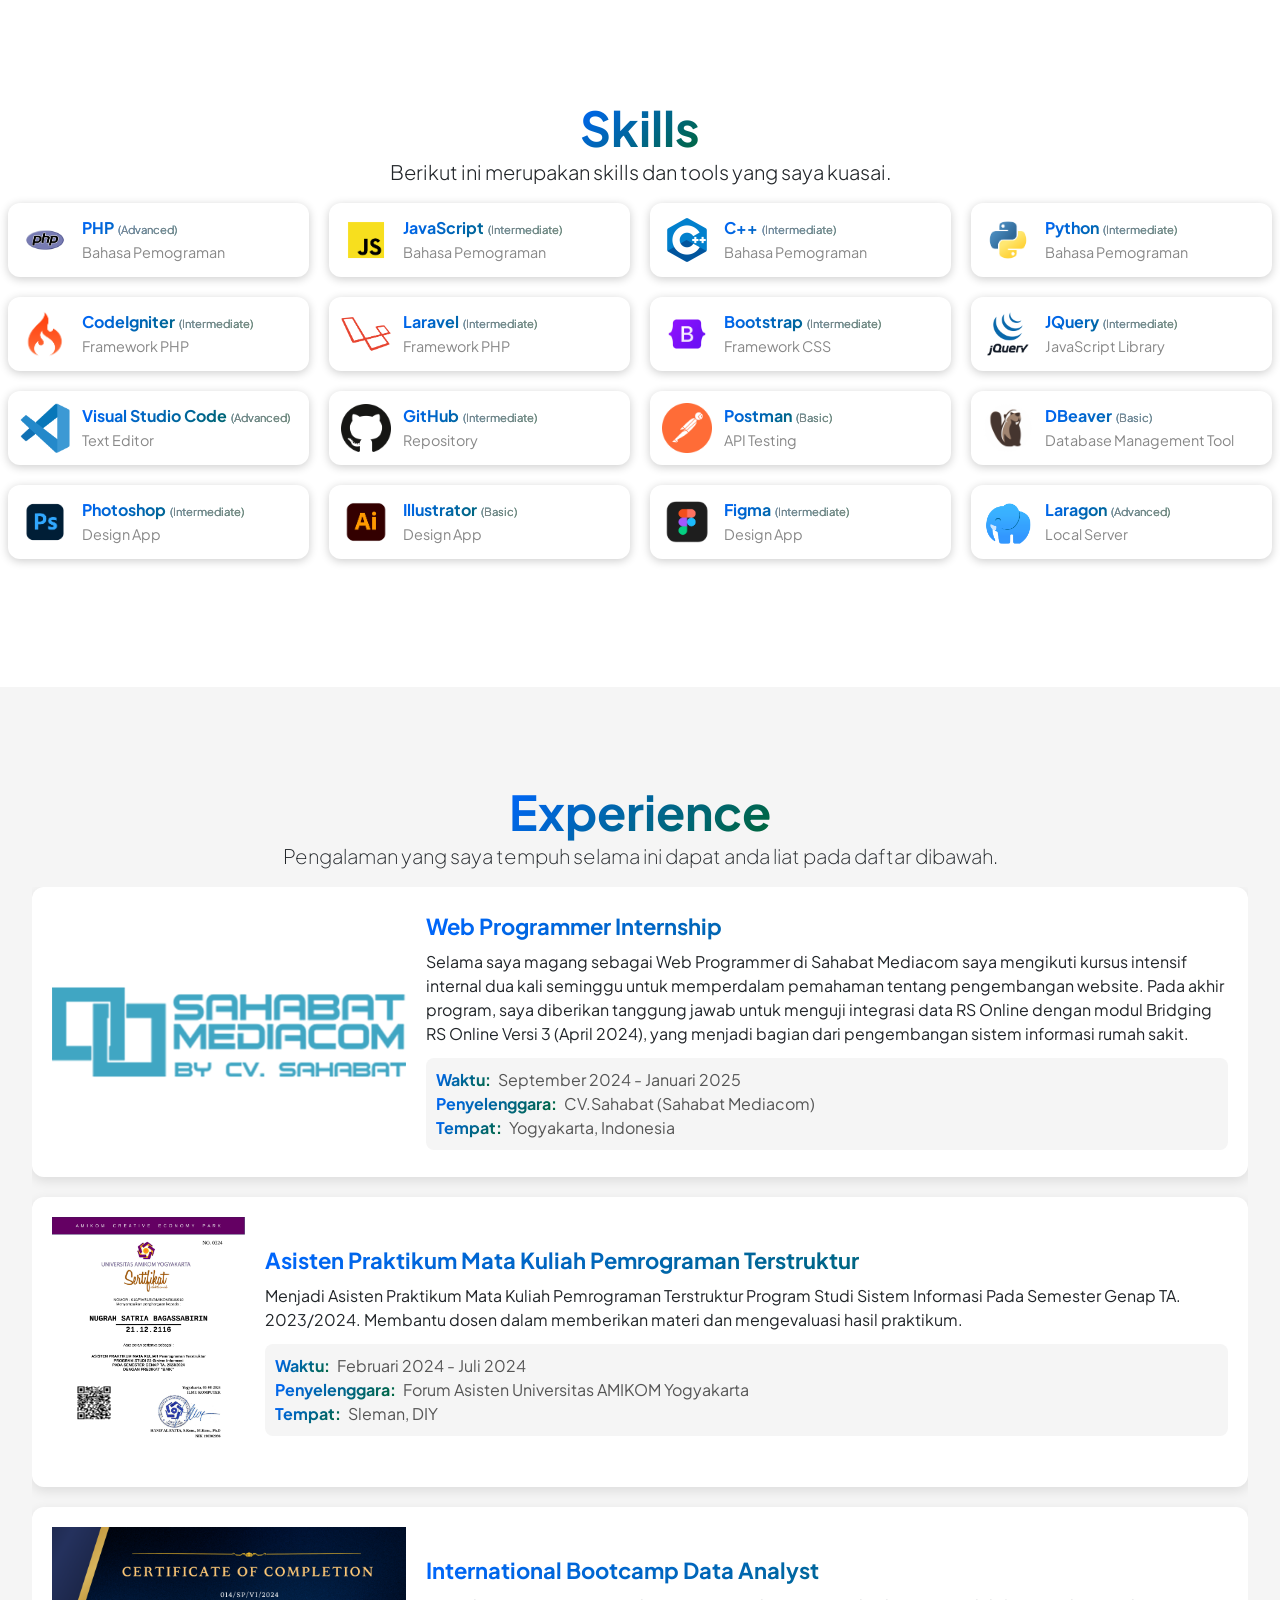
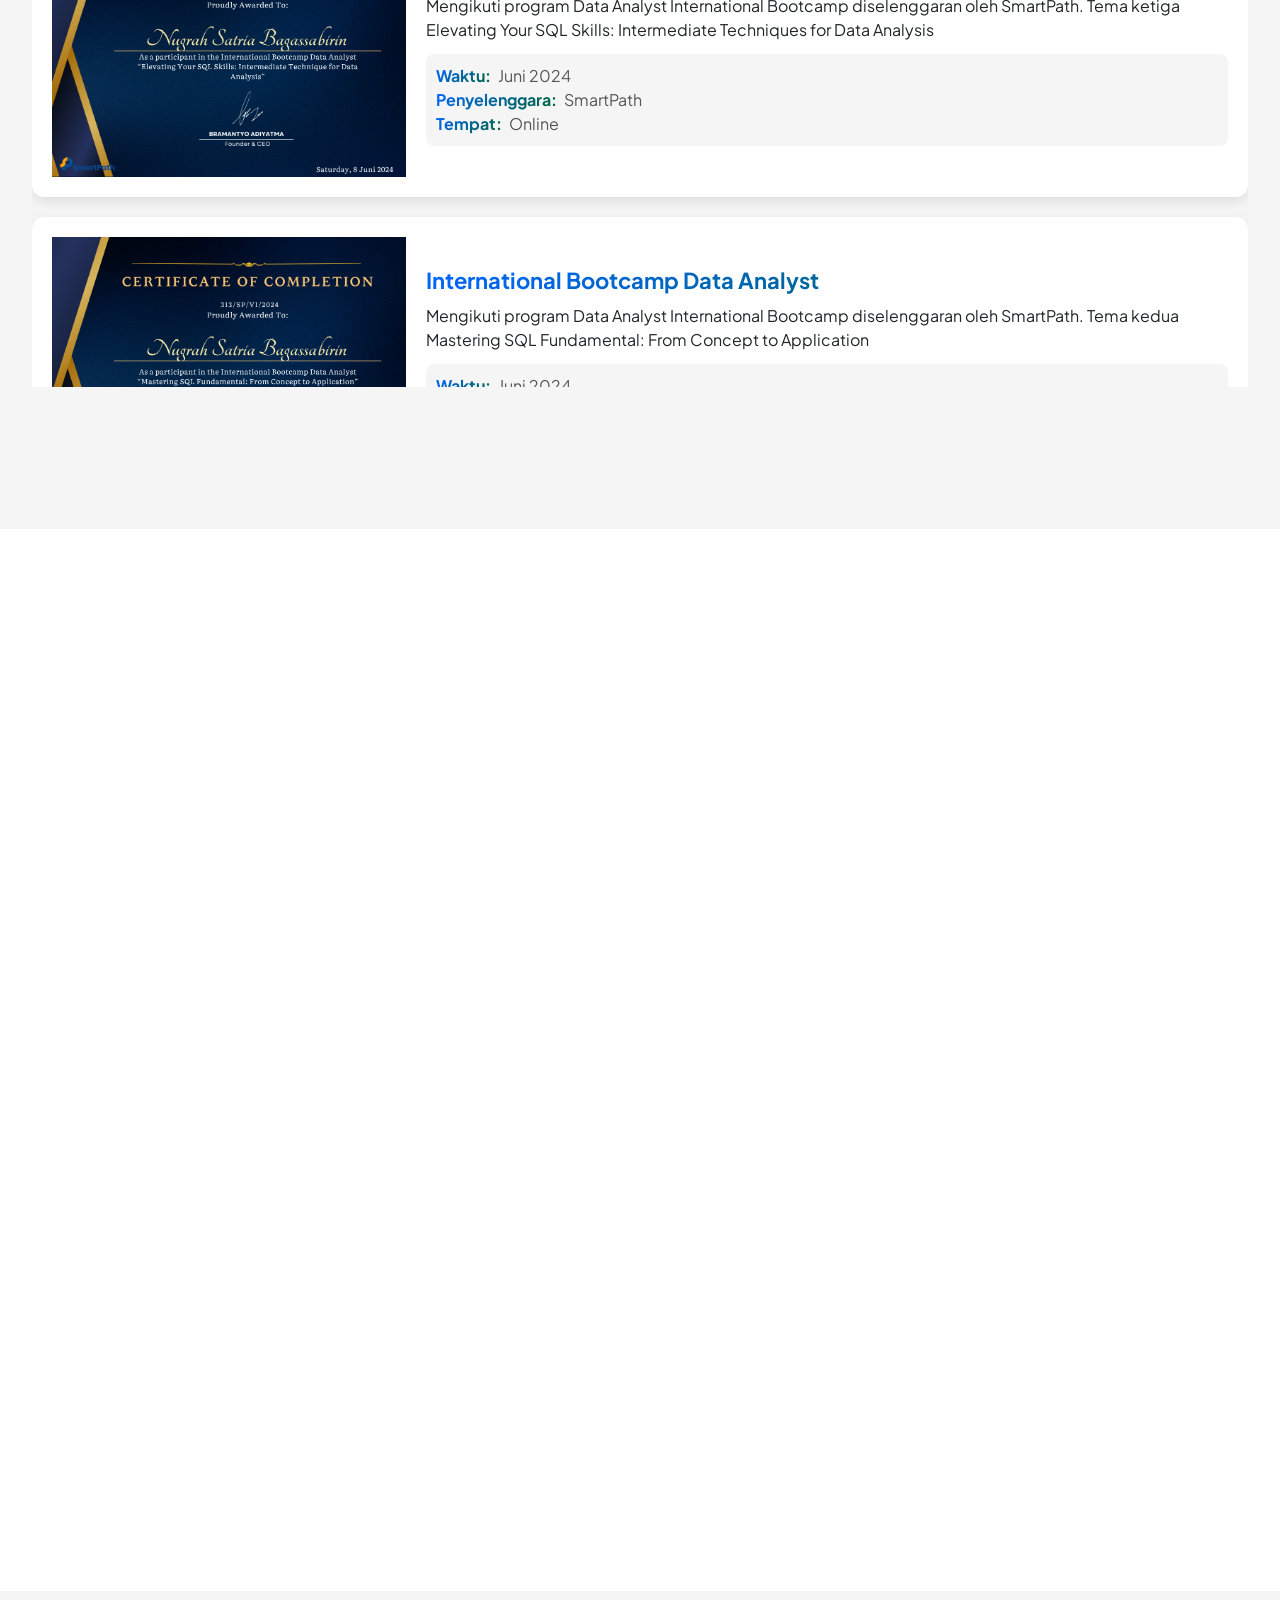
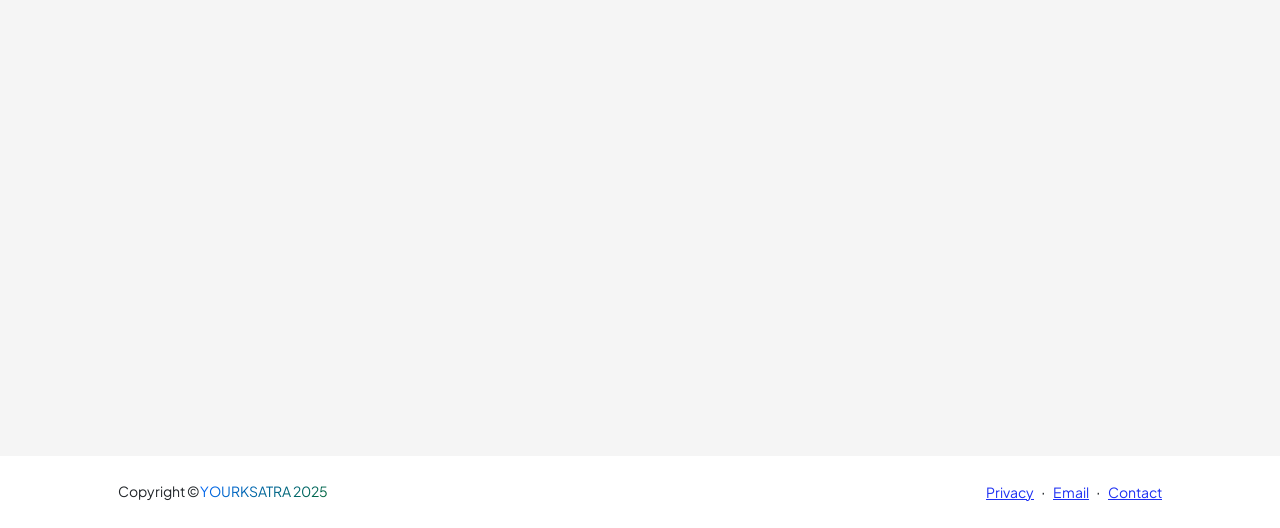
==== commit e60b72a3: "Merge branch 'main' of github.com:yourksatra/yourksatra.github.io" ====
--- a/index.html
+++ b/index.html
@@ -1,6 +1,5 @@
 <!DOCTYPE html>
 <html lang="en">
-
 <head>
     <meta charset="utf-8" />
     <meta name="viewport" content="width=device-width, initial-scale=1, shrink-to-fit=no" />
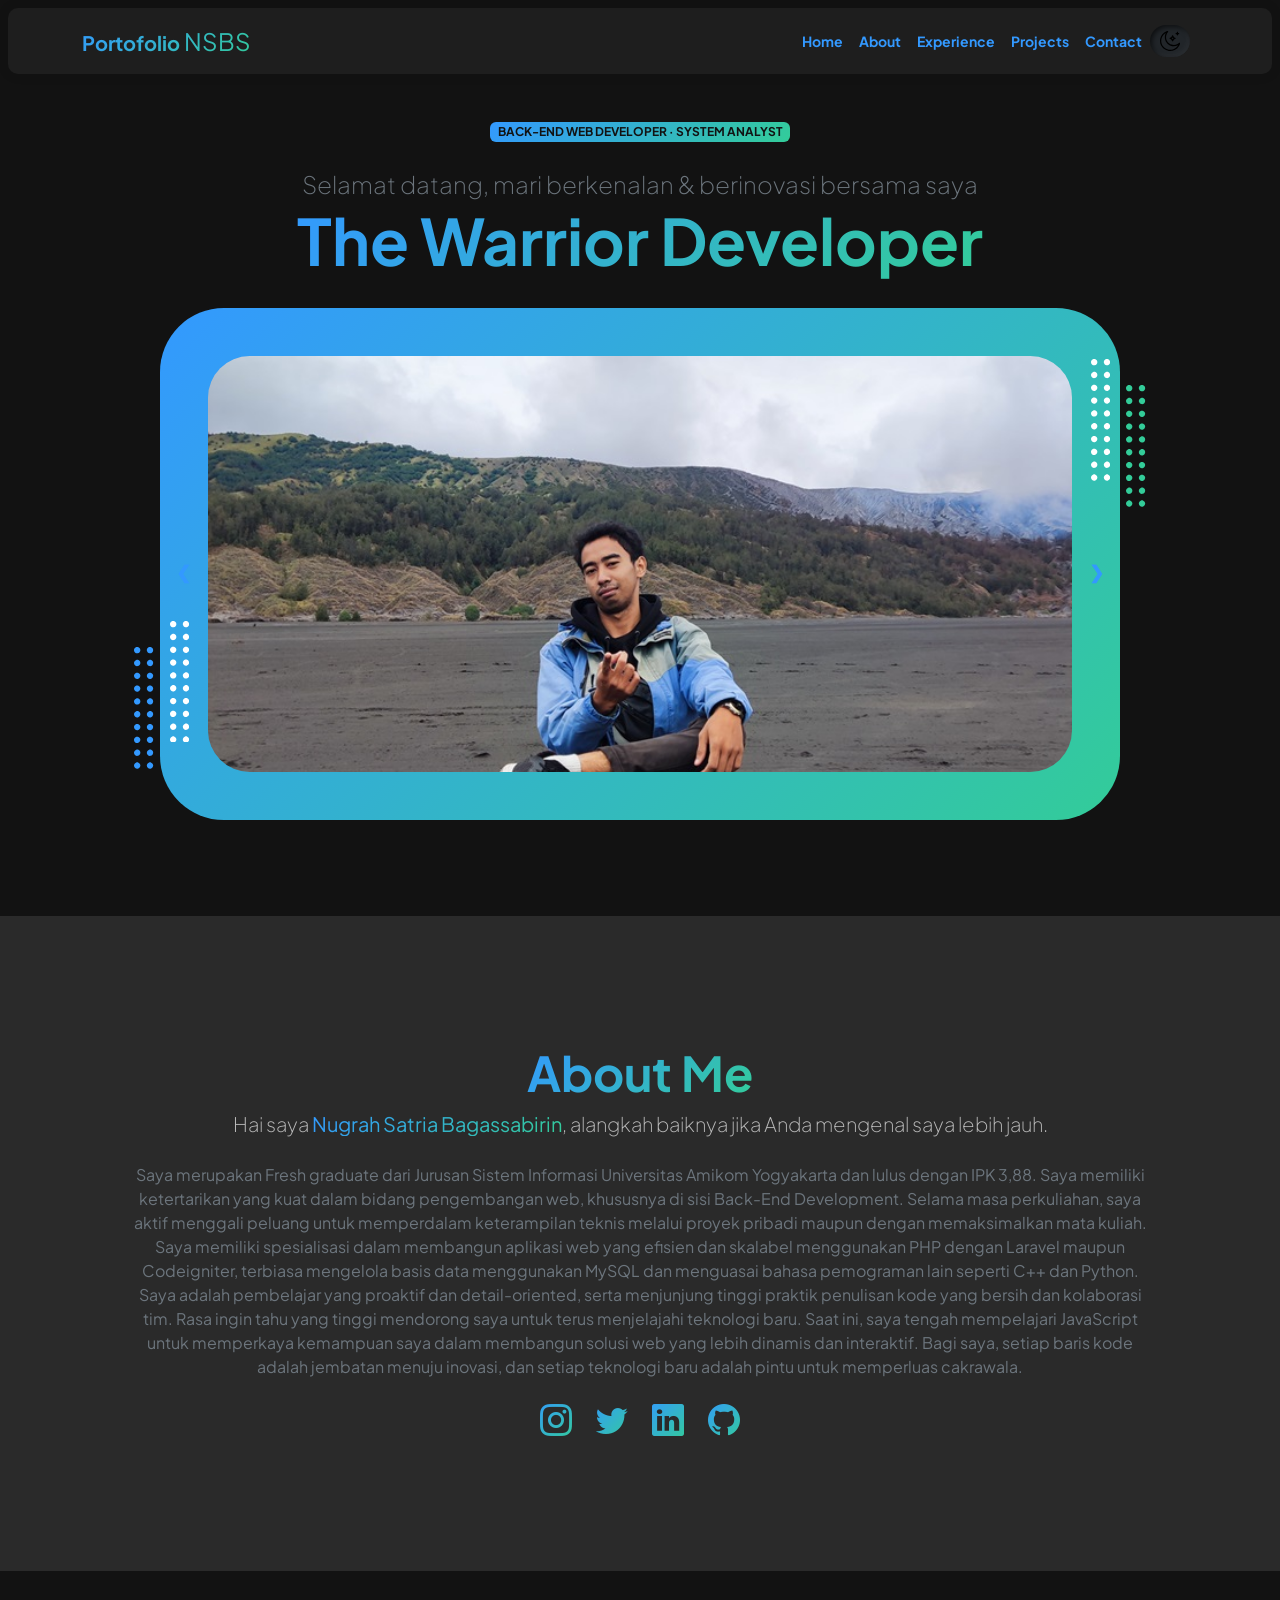
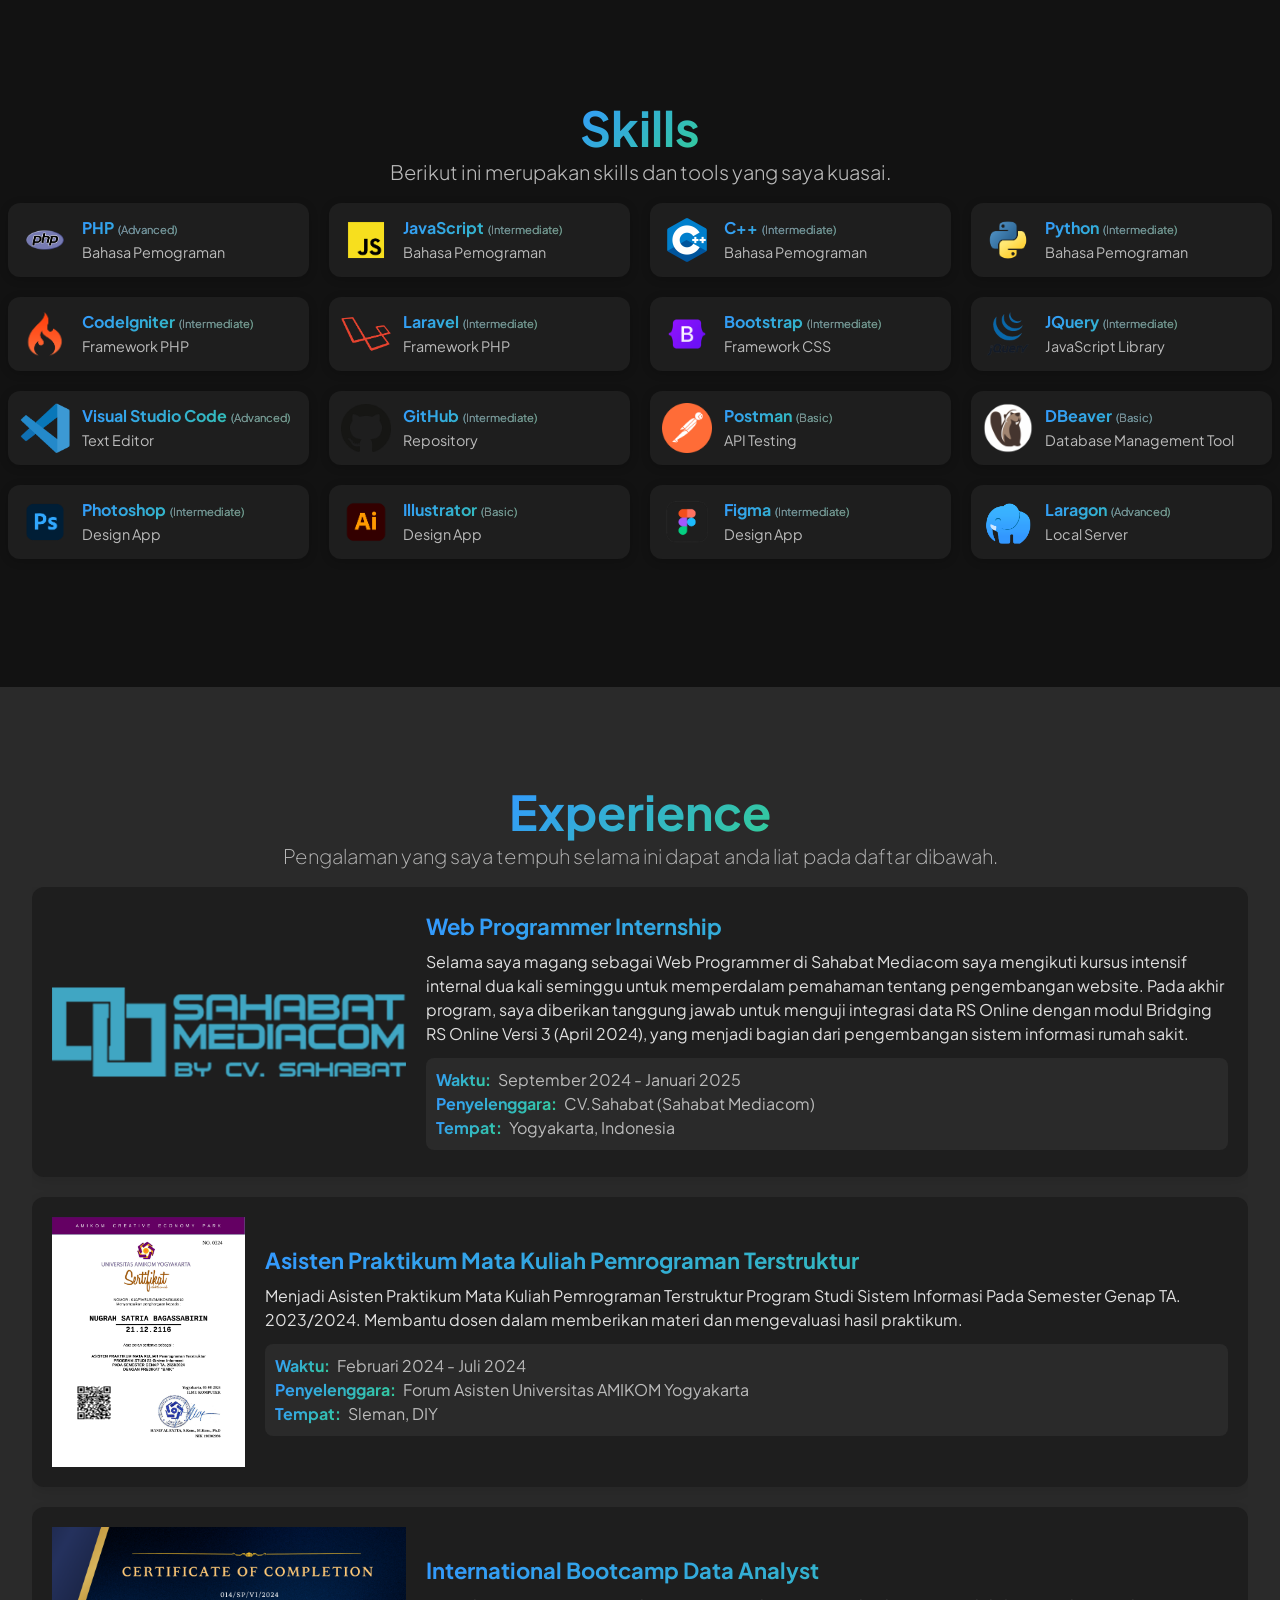
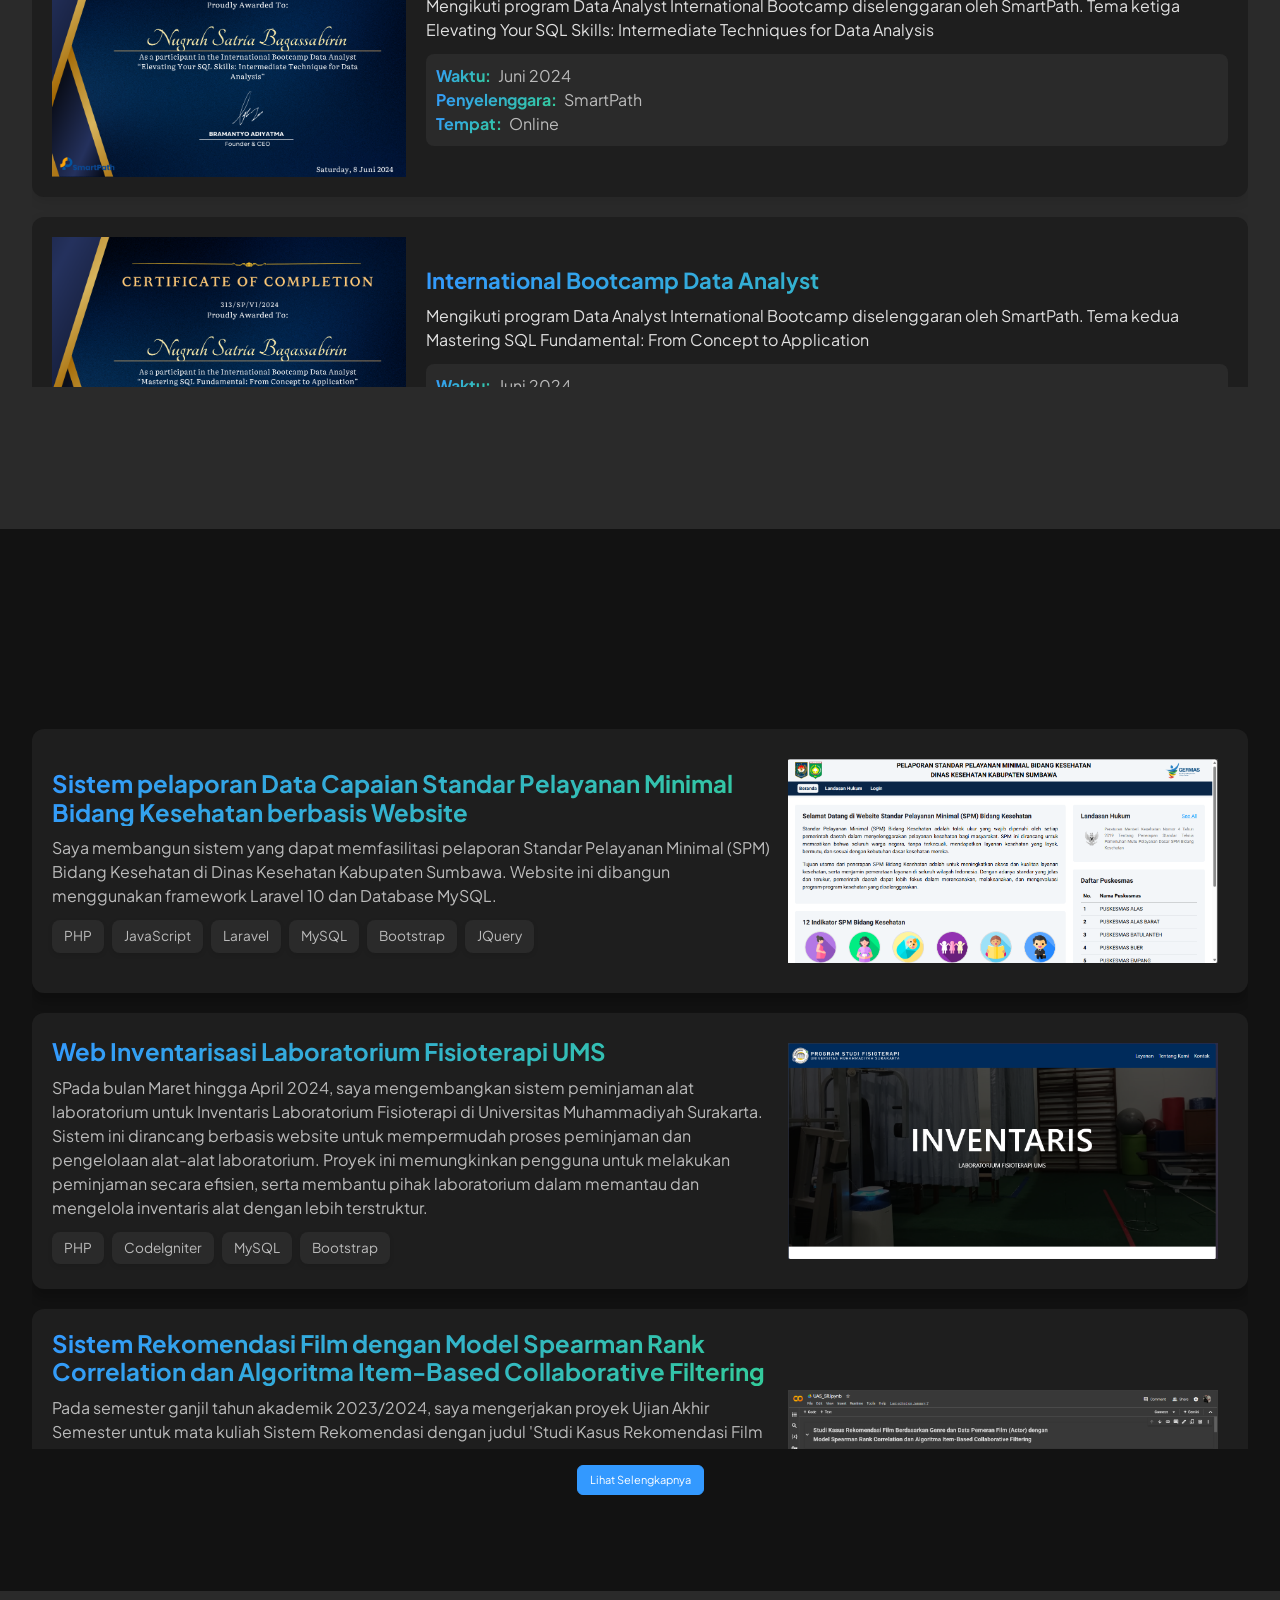
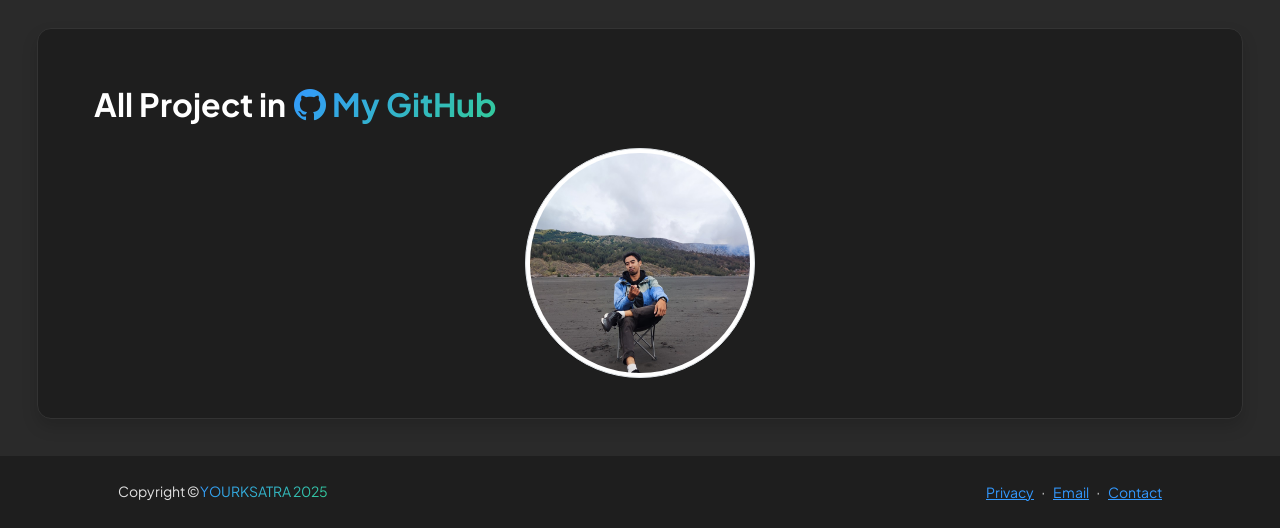
==== commit 0d7862ce: "Update index.html" ====
--- a/index.html
+++ b/index.html
@@ -22,7 +22,7 @@
     <link href="css/dark.css" rel="stylesheet" />
 </head>
 
-<body class="d-flex flex-column h-100" id="index">
+<body class="d-flex flex-column h-100 dark-mode" id="index">
     <main class="flex-shrink-0">
         <!-- Navigation-->
         <nav class="navbar navbar-expand-lg" id="navigationBar">
@@ -549,4 +549,5 @@
     <script src="js/scriptsMode.js"></script>
 </body>
 
-</html>+
+</html>
--- a/css/dark.css
+++ b/css/dark.css
@@ -103,6 +103,14 @@
     -webkit-text-fill-color: transparent;
 }
 
+.dark-mode .profile .dots-2 svg {
+  fill: #33cc99;
+}
+
+.dark-mode .profile .dots-4 svg {
+  fill: #3399ff;
+}
+
 /* Card */
 .dark-mode .card,
 .dark-mode .skill-card,
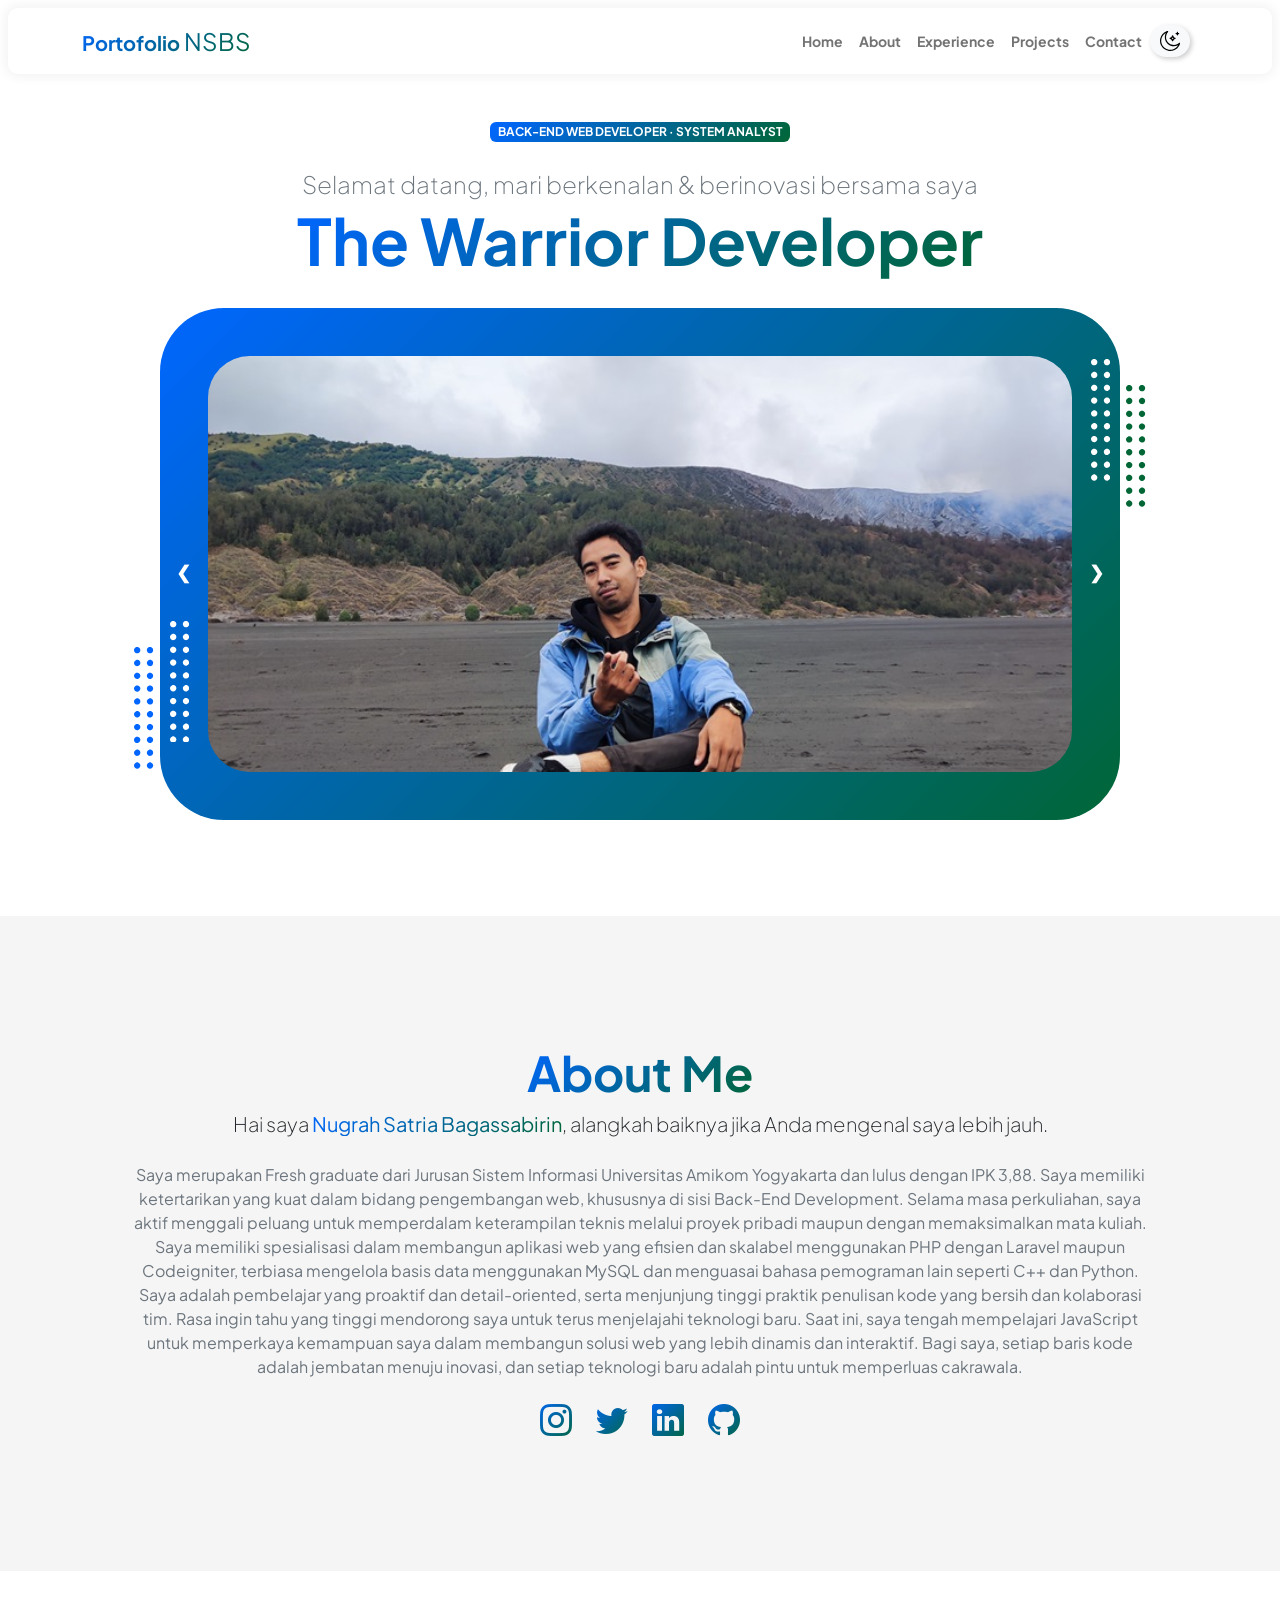
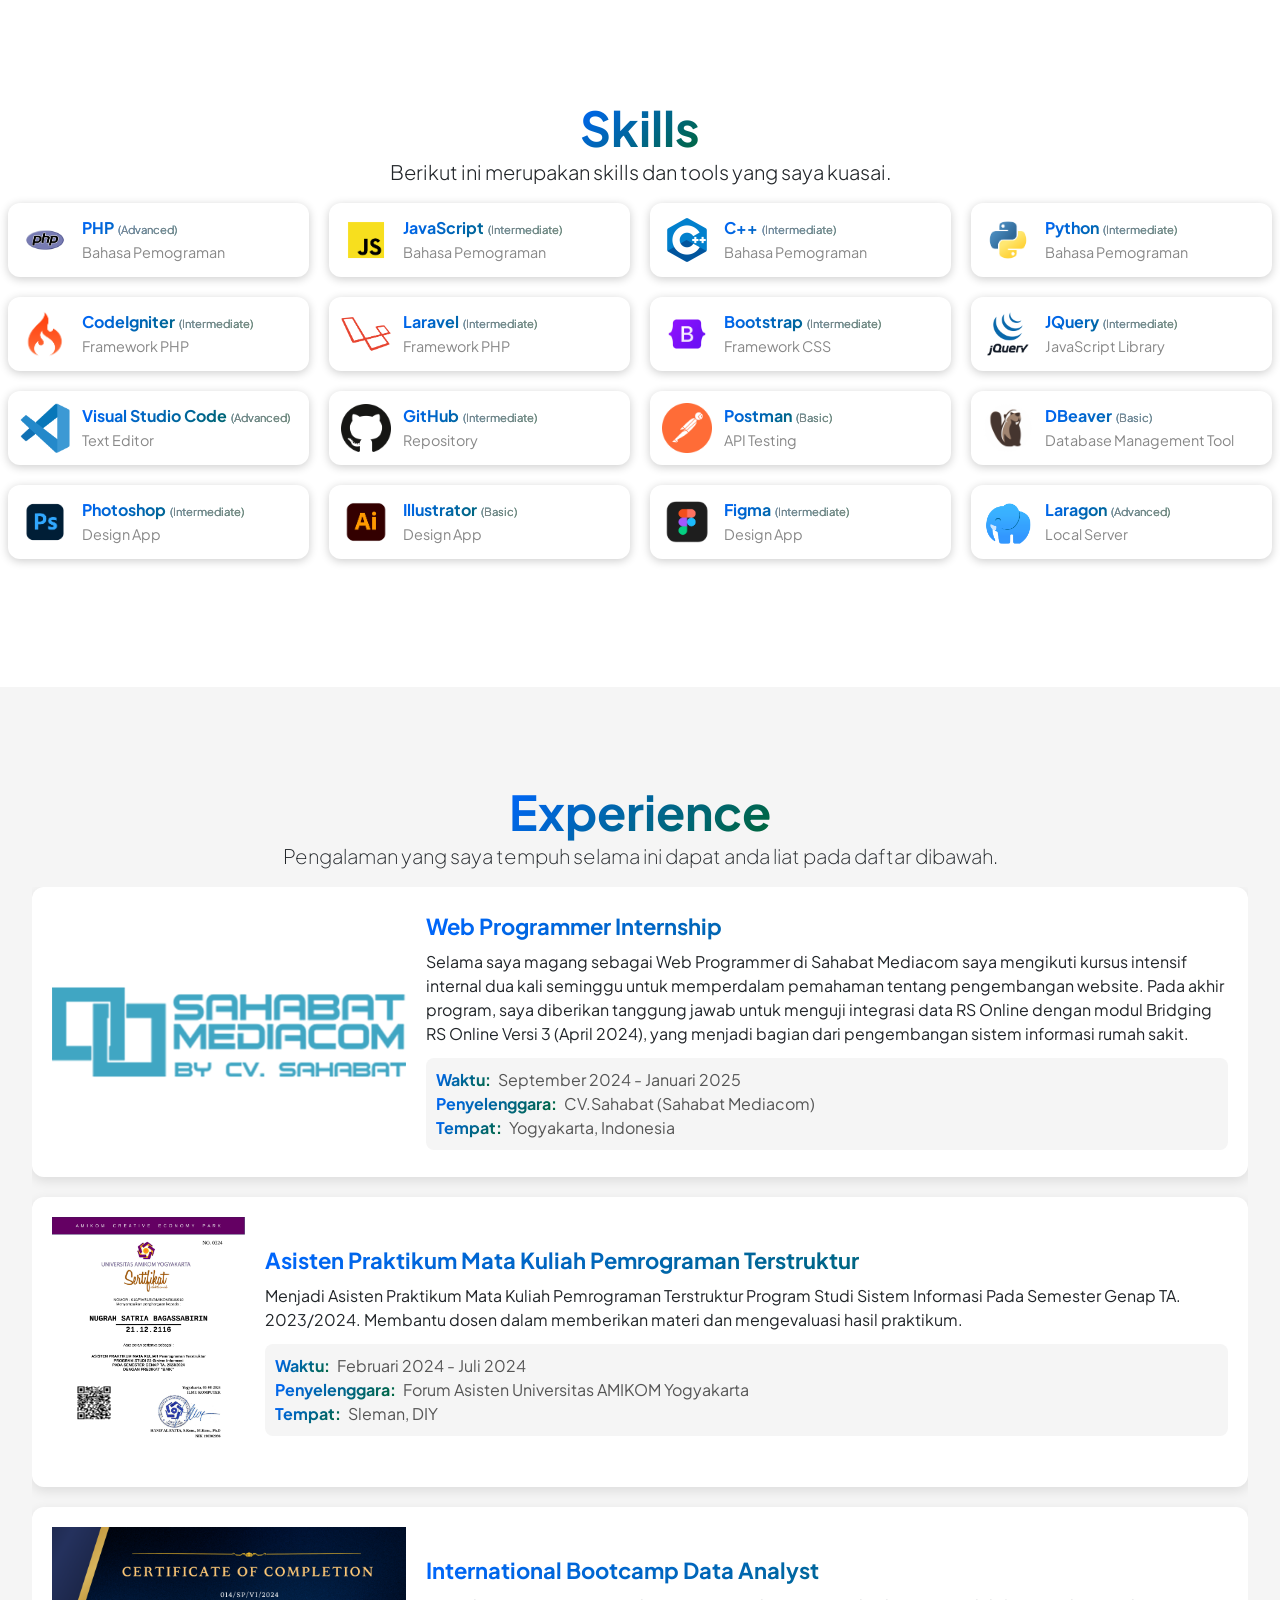
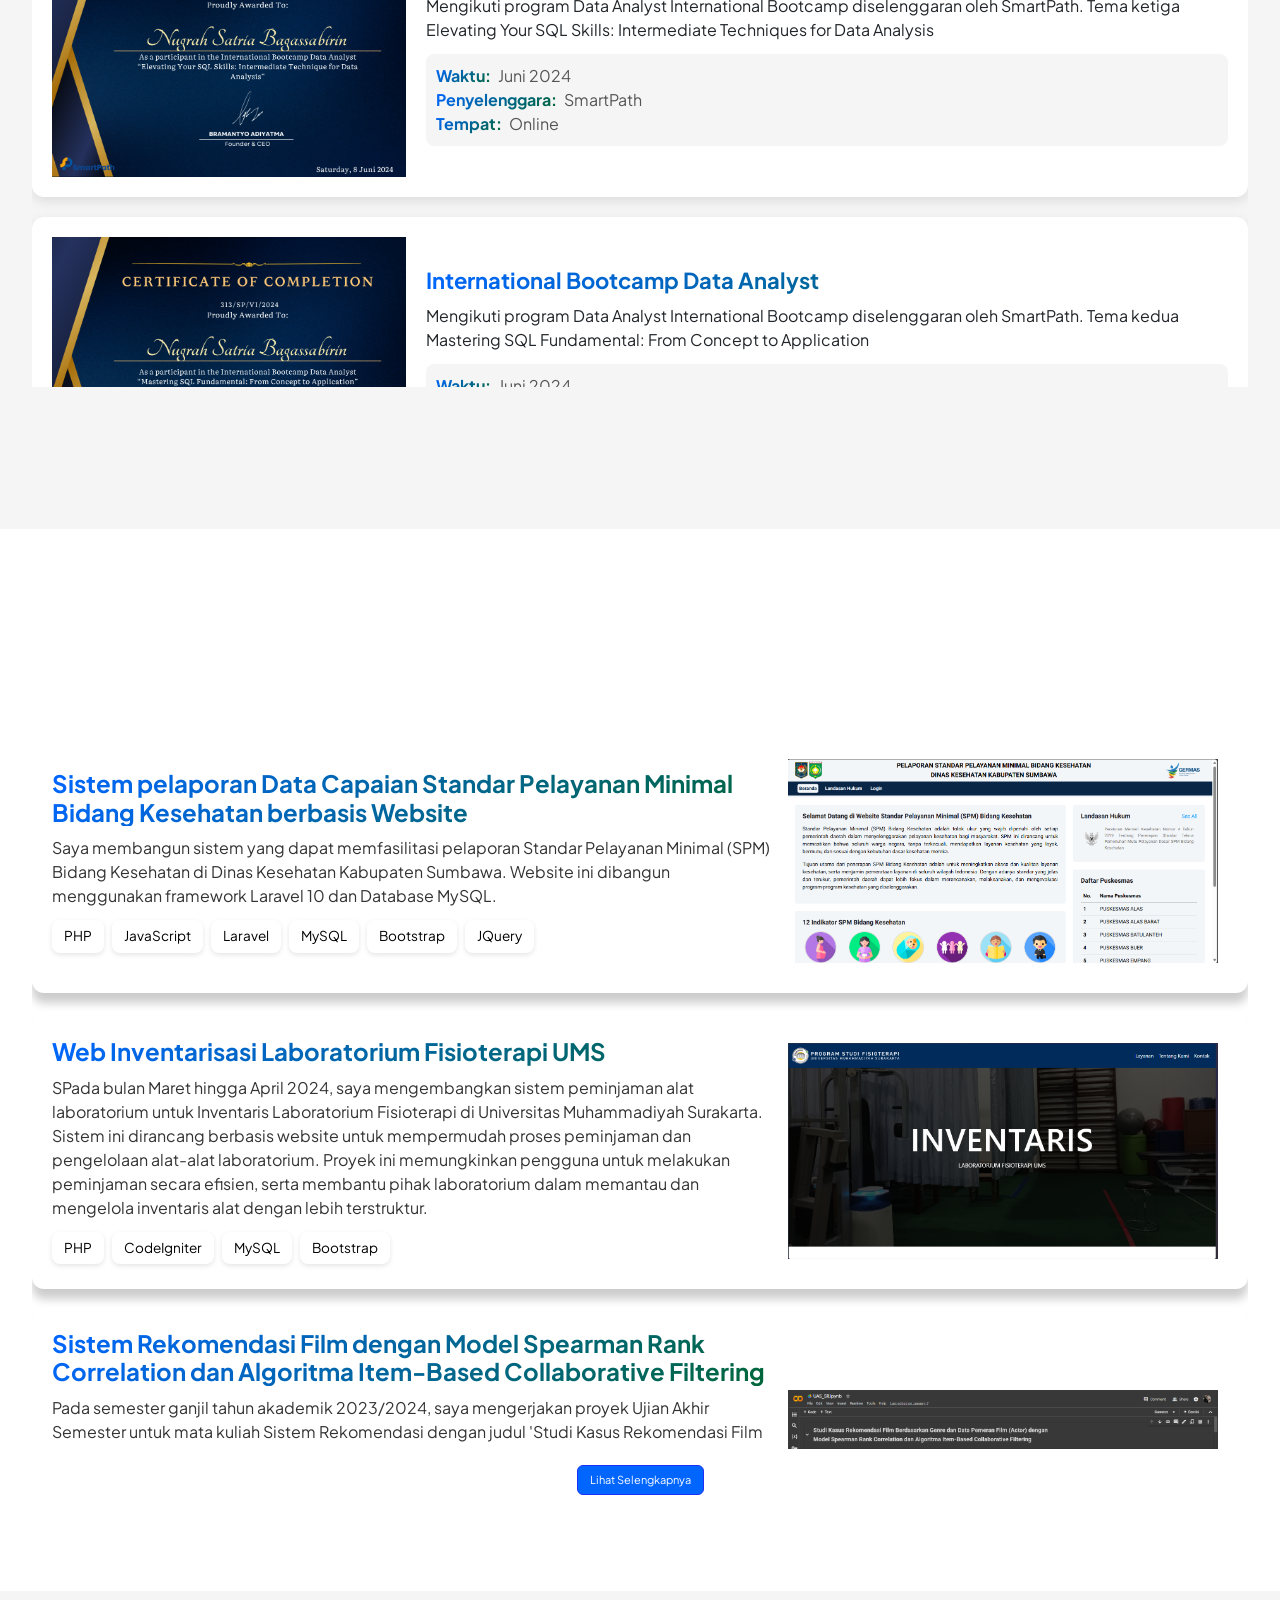
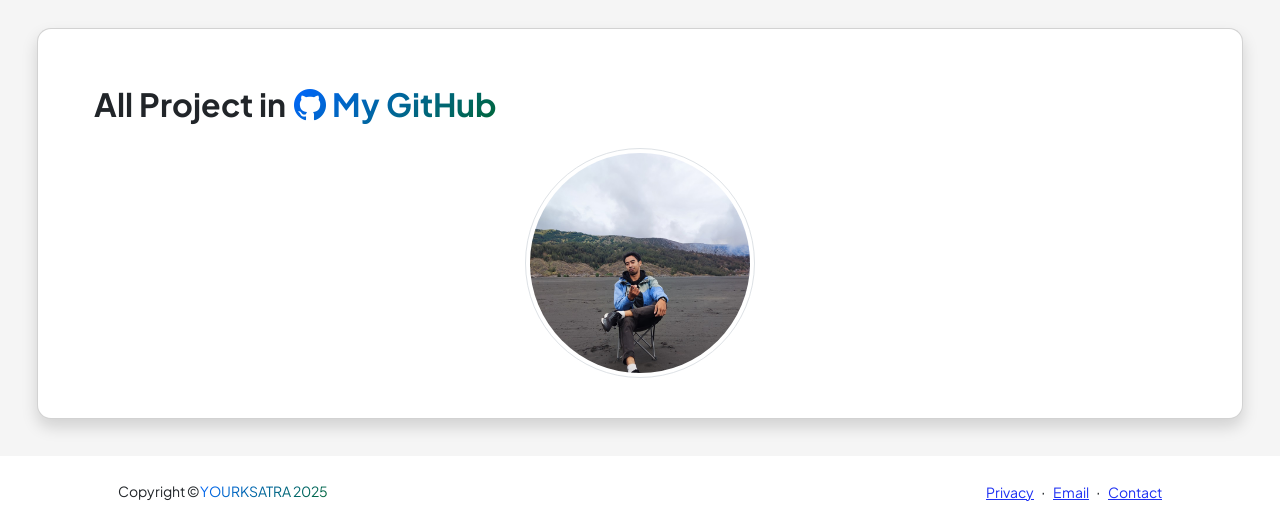
==== commit a0e66c33: "Update index.html" ====
--- a/index.html
+++ b/index.html
@@ -22,7 +22,7 @@
     <link href="css/dark.css" rel="stylesheet" />
 </head>
 
-<body class="d-flex flex-column h-100 dark-mode" id="index">
+<body class="d-flex flex-column h-100" id="index">
     <main class="flex-shrink-0">
         <!-- Navigation-->
         <nav class="navbar navbar-expand-lg" id="navigationBar">
@@ -551,3 +551,4 @@
 
 
 </html>
+
